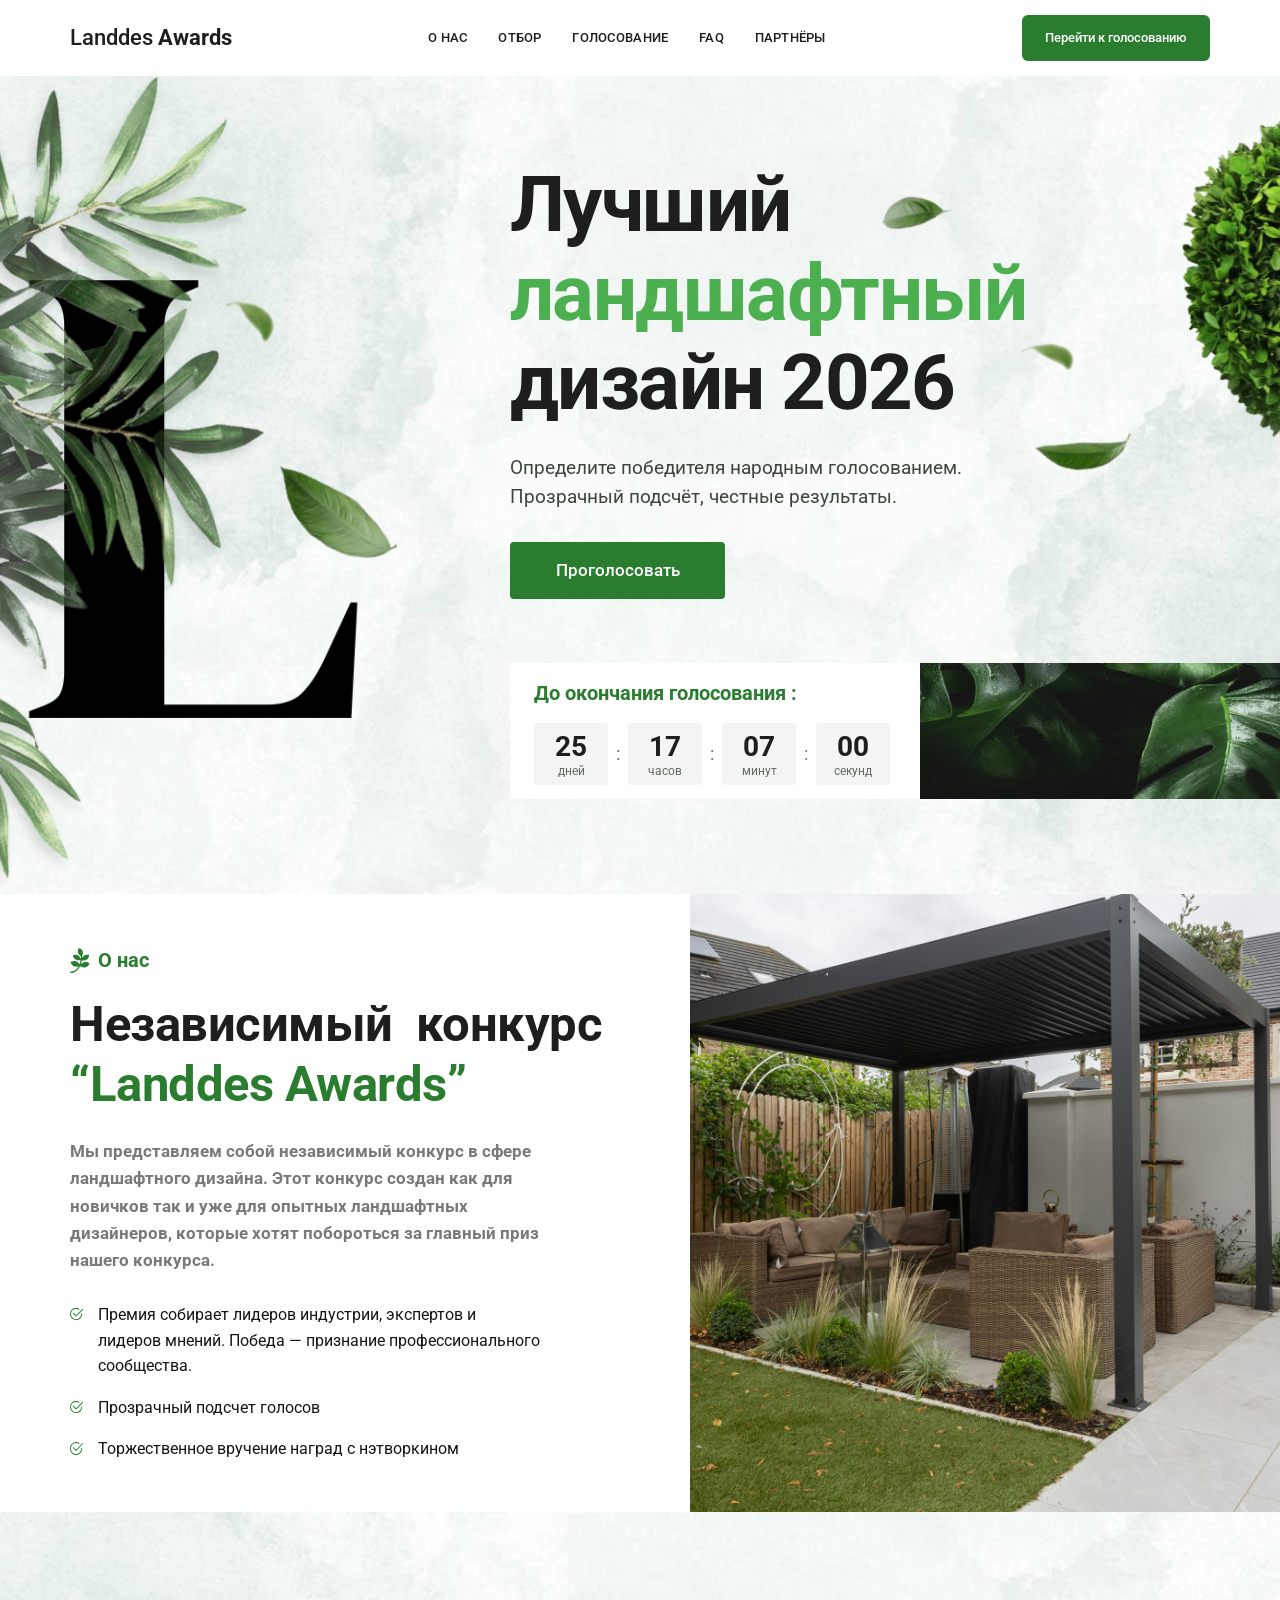
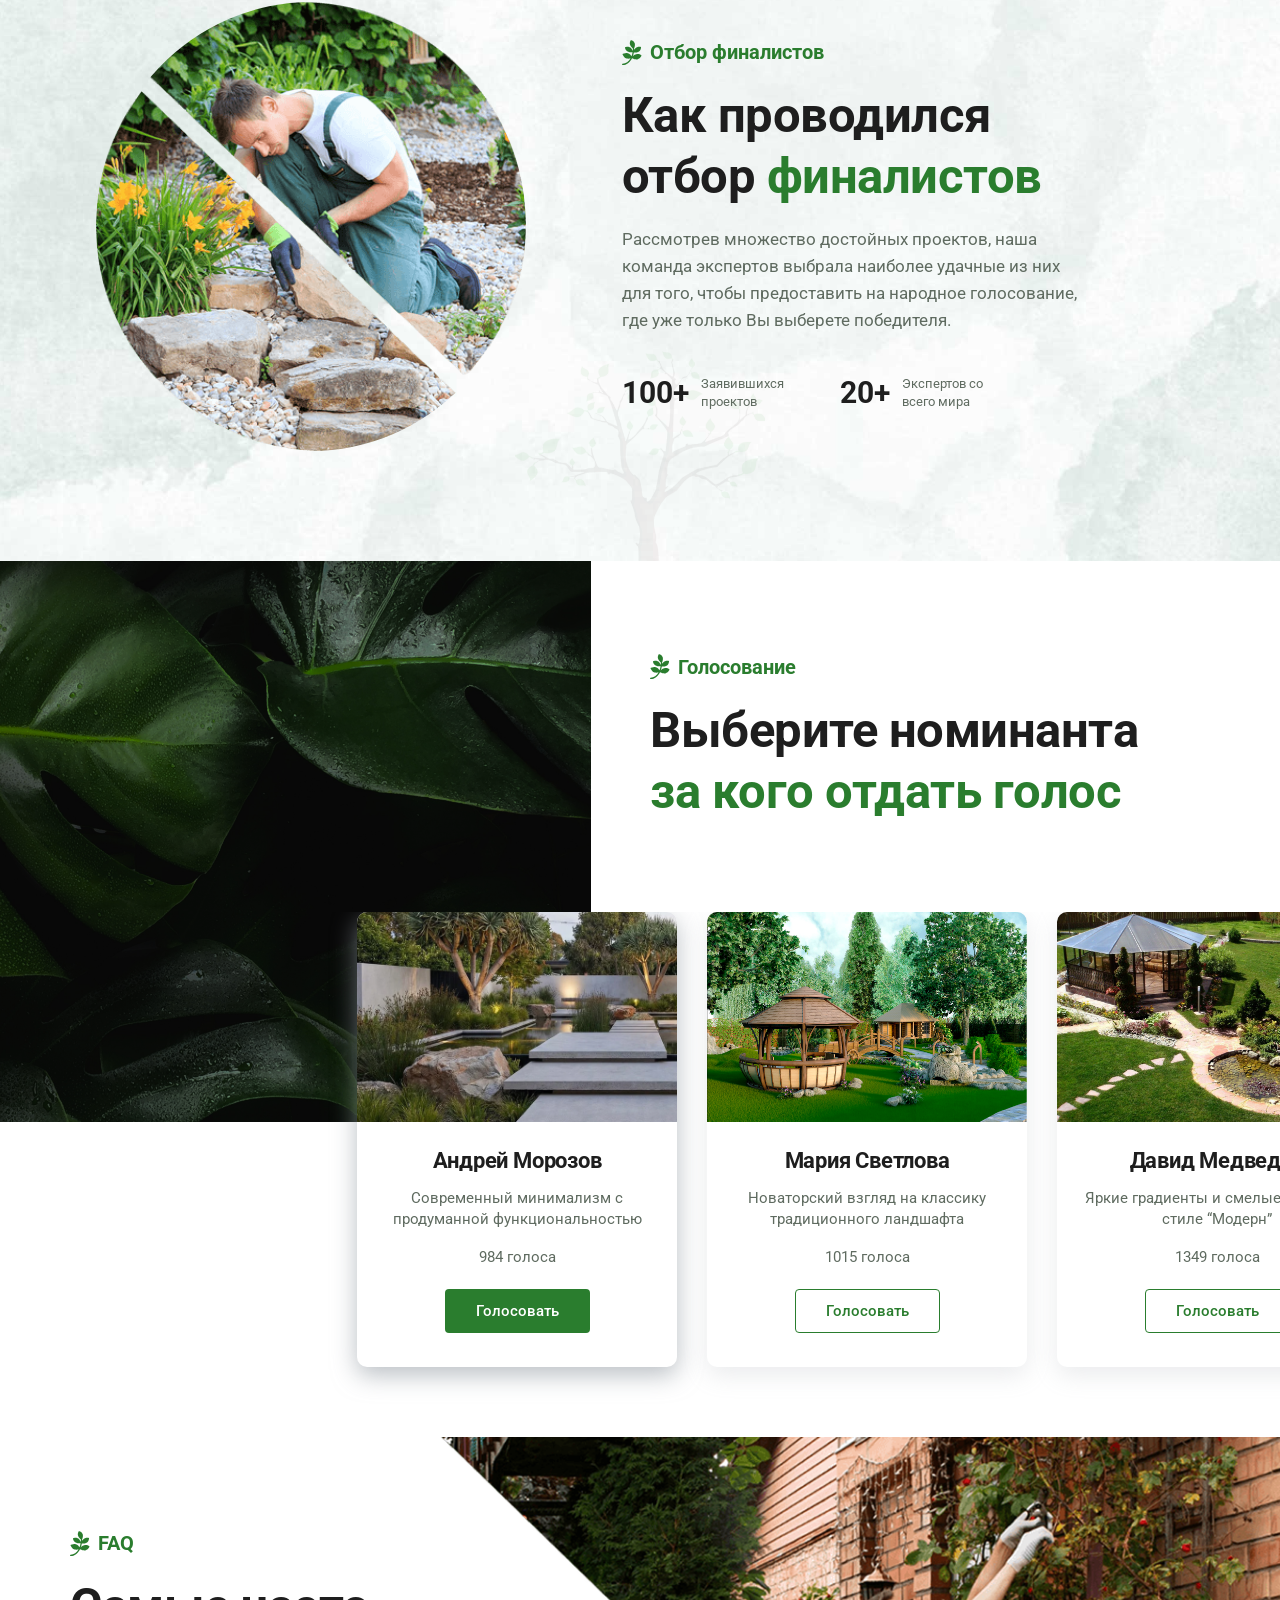
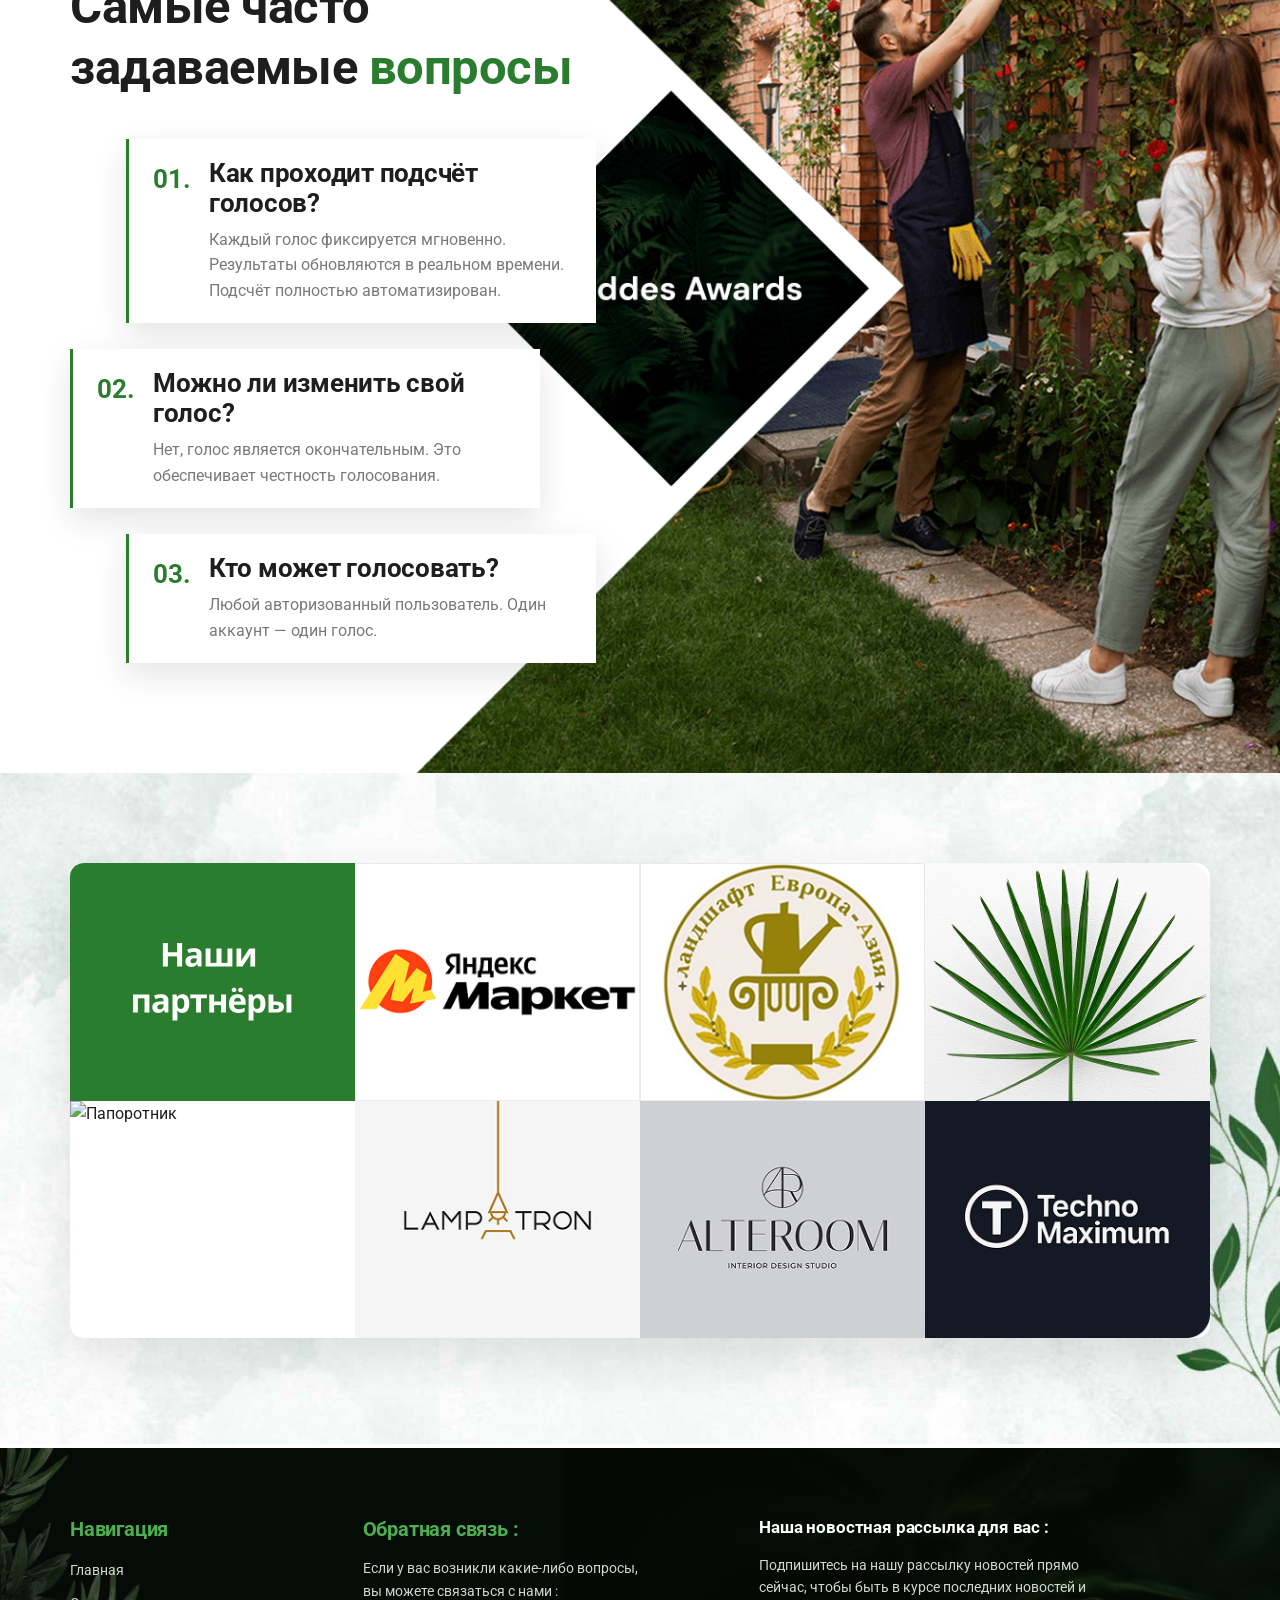
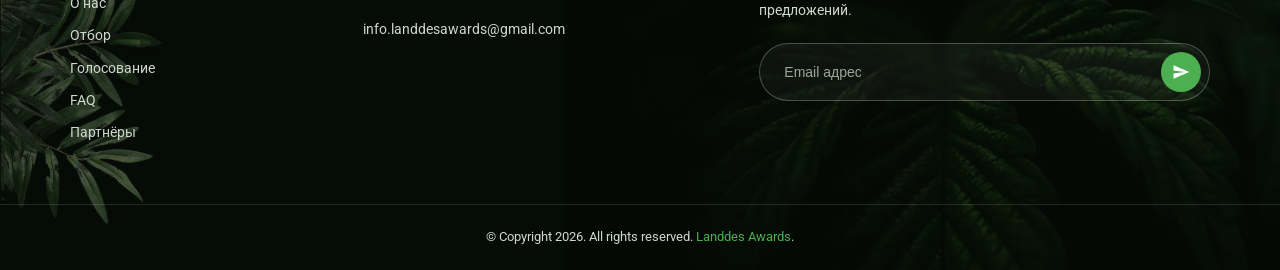
==== index.html @ a13f9a9d "build 2" ====
<!DOCTYPE html><html  lang="ru"><head><meta charset="utf-8"><meta name="viewport" content="width=device-width, initial-scale=1"><title>Landdes Awards — Лучший ландшафтный дизайн 2026</title><script type="importmap">{"imports":{"#entry":"/_nuxt/BQQz75aR.js"}}</script><style>.header[data-v-dc4923e3]{z-index:20;background:#fff;position:sticky;top:0}.header__inner[data-v-dc4923e3]{justify-content:space-between;align-items:center;gap:32px;height:76px;display:flex}.logo[data-v-dc4923e3]{white-space:nowrap;font-family:Roboto,sans-serif;font-size:clamp(18px,2vw,22px);font-weight:500}.logo b[data-v-dc4923e3]{font-weight:700}.nav[data-v-dc4923e3]{text-transform:uppercase;letter-spacing:.02em;gap:clamp(16px,2.4vw,34px);font-family:Roboto,sans-serif;font-size:13px;font-weight:500;display:flex}.nav a[data-v-dc4923e3]:hover{color:var(--green)}.header__cta[data-v-dc4923e3]{white-space:nowrap;padding:12px 22px;font-size:13px}.burger[data-v-dc4923e3]{cursor:pointer;background:0 0;border:none;flex-direction:column;justify-content:center;gap:5px;width:40px;height:40px;padding:0;display:none}.burger__bar[data-v-dc4923e3]{background:var(--dark);width:24px;height:2px;margin-inline:auto;transition:transform .2s,opacity .2s}.burger__bar--open[data-v-dc4923e3]{transform:translateY(7px)rotate(45deg)}.burger__bar--open-2[data-v-dc4923e3]{transform:translateY(-7px)rotate(-45deg)}.burger__bar--hidden[data-v-dc4923e3]{opacity:0}.mobile-nav[data-v-dc4923e3]{border-top:1px solid var(--line);background:#fff;padding:16px 0 24px;box-shadow:0 18px 30px #18281a1a}.mobile-nav .container[data-v-dc4923e3]{gap:14px;font-family:Roboto,sans-serif;font-size:15px;font-weight:500;display:grid}.mobile-nav .btn[data-v-dc4923e3]{justify-self:start;margin-top:6px}@media (width<=1100px){.nav[data-v-dc4923e3]{display:none}.burger[data-v-dc4923e3]{display:flex}}@media (width<=700px){.header__cta[data-v-dc4923e3]{display:none}.header__inner[data-v-dc4923e3]{gap:12px;height:64px}}@media (width>=1101px){.mobile-nav[data-v-dc4923e3]{display:none!important}}</style><style>.hero[data-v-5b3c4f36]{--hero-offset:500px}.hero>.container[data-v-5b3c4f36]{background:url(/images/background-home.png) 50%/cover no-repeat;padding-top:84px;padding-bottom:95px;position:relative}@media (width<=990px){.hero>.container[data-v-5b3c4f36]{background:url(/images/background-home-mobile.png) 100%/cover no-repeat}}@media (width<=680px){.hero>.container[data-v-5b3c4f36]{background:url(/images/background-home-mobile-2.png) 100%/cover no-repeat}}@media (width<=610px){.hero>.container[data-v-5b3c4f36]{background:url(/images/sources/background-white.jpg) 100%/cover no-repeat}}.hero>.container[data-v-5b3c4f36]:after,.hero>.container[data-v-5b3c4f36]:before{content:"";width:50px;height:100%;position:absolute;top:0;bottom:0}@media (width<=1440px){.hero>.container[data-v-5b3c4f36]:after,.hero>.container[data-v-5b3c4f36]:before{display:none}}.hero>.container[data-v-5b3c4f36]:before{background:linear-gradient(90deg,#fff 0,#fff0);left:0}.hero>.container[data-v-5b3c4f36]:after{background:linear-gradient(270deg,#fff 0,#fff0);right:0}.hero-holder[data-v-5b3c4f36]{flex-flow:column;justify-content:flex-start;align-items:flex-end;gap:24px;display:flex}.hero-holder .hero__inner[data-v-5b3c4f36]{width:100%;max-width:735px}@media (width<=1280px){.hero-holder .hero__inner[data-v-5b3c4f36]{max-width:700px}}@media (width<=1100px){.hero-holder .hero__inner[data-v-5b3c4f36]{max-width:660px}}@media (width<=990px){.hero-holder .hero__inner[data-v-5b3c4f36]{max-width:none}}.hero-holder .container--flush[data-v-5b3c4f36]{width:100%;max-width:805px;right:calc(var(--gutter)*-1);position:relative}@media (width<=1280px){.hero-holder .container--flush[data-v-5b3c4f36]{max-width:770px}}@media (width<=1200px){.hero-holder .container--flush[data-v-5b3c4f36]{right:calc(var(--gutter)*-1)}}@media (width<=1100px){.hero-holder .container--flush[data-v-5b3c4f36]{max-width:700px}}@media (width<=990px){.hero-holder .container--flush[data-v-5b3c4f36]{max-width:none}}.hero__content[data-v-5b3c4f36]{text-align:left}.hero__title[data-v-5b3c4f36]{letter-spacing:-.02em;font-size:clamp(38px,6.1vw,88px);font-weight:700;line-height:1.14}.hero__title span[data-v-5b3c4f36]{color:var(--green-light)}.hero__text[data-v-5b3c4f36]{color:#3c463d;margin-top:26px;font-size:19px;line-height:1.55}.hero__content .btn[data-v-5b3c4f36]{border-radius:4px;min-width:215px;margin-top:30px;padding:14px 30px;font-size:17px}.timer[data-v-5b3c4f36]{align-items:stretch;gap:0;margin-top:40px;display:flex;overflow:hidden}.timer__card[data-v-5b3c4f36]{background:#fff;flex:1;padding:14px 24px}.timer__title[data-v-5b3c4f36]{color:var(--green);font-family:Roboto,sans-serif;font-size:20px;font-weight:700}.timer__values[data-v-5b3c4f36]{gap:8px;margin-top:14px}.timer__unit[data-v-5b3c4f36],.timer__values[data-v-5b3c4f36]{align-items:center;display:flex}.timer__unit[data-v-5b3c4f36]{background:#f4f4f4;border-radius:4px;flex-direction:column;min-width:74px;padding:6px 10px 8px}.timer__number[data-v-5b3c4f36]{font-family:Roboto,sans-serif;font-size:28px;font-weight:700;line-height:1.3}.timer__label[data-v-5b3c4f36]{color:var(--muted);font-size:12px;line-height:1}.timer__colon[data-v-5b3c4f36]{color:var(--muted);font-size:18px}.timer__image[data-v-5b3c4f36]{background:url(/images/background-timer.png) 50%/contain no-repeat;min-width:360px}@media (width<=900px){.timer__image[data-v-5b3c4f36]{max-width:100%}}@media (width<=600px){.timer__image[data-v-5b3c4f36]{display:none}}@media (width<=1100px){.hero[data-v-5b3c4f36]{--hero-offset:0px}}@media (width<=900px){.hero[data-v-5b3c4f36]{padding-bottom:40px}.hero__text[data-v-5b3c4f36]{font-size:16px}}@media (width<=600px){.hero__content .btn[data-v-5b3c4f36],.hero__text[data-v-5b3c4f36],.hero__title[data-v-5b3c4f36]{text-align:left}.hero__text br[data-v-5b3c4f36]{display:none}.timer__card[data-v-5b3c4f36]{padding:18px 16px}.timer__values[data-v-5b3c4f36]{gap:6px}.timer__unit[data-v-5b3c4f36]{flex:1;min-width:0;padding:8px 4px}.timer__number[data-v-5b3c4f36]{font-size:18px}.timer__label[data-v-5b3c4f36]{font-size:10px}}</style><style>.about[data-v-9ba22b28]{background:#fff}.about__content[data-v-9ba22b28]{padding:50px 0}.about__inner[data-v-9ba22b28]{grid-template-columns:1fr 1fr;align-items:stretch;gap:30px;padding-right:0;display:grid}.about__text[data-v-9ba22b28]{color:#797979;margin-top:22px;font-size:17px;font-weight:700}.about__list[data-v-9ba22b28]{gap:16px;margin-top:28px;display:grid}.about__list[data-v-9ba22b28],.about__text[data-v-9ba22b28]{padding-right:120px}.about__list li[data-v-9ba22b28]{color:#151515;grid-template-columns:18px 1fr;gap:10px;font-size:16px;display:grid}.about__list img[data-v-9ba22b28]{width:14px;margin-top:6px}.about__media img[data-v-9ba22b28]{-o-object-fit:cover;object-fit:cover;width:100%;height:100%}@media (width<=900px){.about__inner[data-v-9ba22b28]{padding-right:var(--gutter);grid-template-columns:1fr;gap:0}.about__content[data-v-9ba22b28]{padding-top:0}.about__list li[data-v-9ba22b28],.about__text[data-v-9ba22b28]{max-width:none}.about__list[data-v-9ba22b28],.about__text[data-v-9ba22b28]{padding-right:0}.about__media[data-v-9ba22b28]{margin:0 calc(var(--gutter)*-1)}.about__media img[data-v-9ba22b28]{max-height:320px}}</style><style>.selection[data-v-3a606032]{background:url(/images/background-home-2.png) 50%/cover no-repeat;padding:90px 0 110px}.selection__inner[data-v-3a606032]{grid-template-columns:.9fr 1.1fr;align-items:center;gap:70px;display:grid}.selection__media img[data-v-3a606032]{border-radius:50%;width:100%;max-width:430px;margin-inline:auto}@media (width<=900px){.selection__media img[data-v-3a606032]{display:none}}.stats[data-v-3a606032]{gap:56px;margin-top:34px;display:flex}.stat[data-v-3a606032]{align-items:center;gap:12px;display:flex}.stat__value[data-v-3a606032]{font-family:Roboto,sans-serif;font-size:30px;font-weight:700}.stat__label[data-v-3a606032]{color:var(--muted);font-size:13px;line-height:1.35}@media (width<=900px){.selection[data-v-3a606032]{padding:50px 0}.selection__inner[data-v-3a606032]{grid-template-columns:1fr;gap:0}.selection__media img[data-v-3a606032]{max-width:320px}}@media (width<=600px){.stats[data-v-3a606032]{flex-direction:column;gap:18px}}</style><style>.voting[data-v-464b6d8e]{--overlap:210px;--card-width:320px;background:#fff}.voting__head[data-v-464b6d8e]{padding:90px var(--gutter) 90px 50.8%;flex-direction:column;justify-content:center;min-height:330px;display:flex;position:relative}.voting__media[data-v-464b6d8e]{width:46.2%;height:calc(100% + var(--overlap));background:url(/images/leaves.png) 50%/cover no-repeat;position:absolute;top:0;left:0}.slider[data-v-464b6d8e]{z-index:1;position:relative}.slider__track[data-v-464b6d8e]{padding-inline:calc(50% - var(--card-width)/2);scroll-snap-type:x mandatory;scrollbar-width:none;overscroll-behavior-x:contain;align-items:flex-start;gap:30px;padding-bottom:70px;display:flex;overflow-x:auto}.slider__track[data-v-464b6d8e]::-webkit-scrollbar{display:none}.card[data-v-464b6d8e]{flex:0 0 var(--card-width);scroll-snap-align:center;cursor:pointer;background:#fff;border-radius:10px;flex-direction:column;transition:box-shadow .3s;display:flex;overflow:hidden;box-shadow:0 8px 24px #959da533}.card--current[data-v-464b6d8e]{cursor:default;box-shadow:0 8px 24px #959da5a6}.card--voted[data-v-464b6d8e]{outline:2px solid var(--green);outline-offset:-2px}.card__image[data-v-464b6d8e]{width:100%;height:var(--overlap);-o-object-fit:cover;object-fit:cover}.card__body[data-v-464b6d8e]{text-align:center;flex-direction:column;flex:1;align-items:center;gap:14px;padding:26px 24px 34px;display:flex}.card__name[data-v-464b6d8e]{font-size:22px;font-weight:700}.card__description[data-v-464b6d8e]{line-height:1.45}.card__description[data-v-464b6d8e],.card__votes[data-v-464b6d8e]{color:var(--muted);font-size:15px}.card__votes[data-v-464b6d8e]{margin-top:auto}.card .btn[data-v-464b6d8e]{border-radius:4px;margin-top:6px;padding:12px 30px;font-size:15px}.card .btn[data-v-464b6d8e]:disabled{opacity:.5;cursor:not-allowed}@media (width<=900px){.voting[data-v-464b6d8e]{--overlap:0px;--card-width:min(320px, 82vw);padding-bottom:0}.voting__head[data-v-464b6d8e]{min-height:0;padding:0 0 28px}.voting__media[data-v-464b6d8e]{width:100%;height:320px;position:static}.voting__intro[data-v-464b6d8e]{padding:28px var(--gutter) 0}.card__image[data-v-464b6d8e]{height:210px}}@media (prefers-reduced-motion:reduce){.card[data-v-464b6d8e]{transition:none}}</style><style>.faq[data-v-1c8bd1ee]{background:#fff;padding:90px 0 110px;position:relative;overflow:hidden}.faq__image[data-v-1c8bd1ee]{-o-object-fit:cover;object-fit:cover;height:100%;position:absolute;top:0;right:0}.faq__inner[data-v-1c8bd1ee]{z-index:1;position:relative}.faq__content[data-v-1c8bd1ee]{max-width:620px}.faq__list[data-v-1c8bd1ee]{gap:26px;margin-top:40px;display:grid}.faq__item[data-v-1c8bd1ee]{border-left:3px solid var(--green);background:#fff;grid-template-columns:44px 1fr;gap:12px;max-width:470px;padding:20px 24px;display:grid;box-shadow:0 12px 30px #18281a1f}.faq__number[data-v-1c8bd1ee]{color:var(--green);font-family:Roboto,sans-serif}.faq__number[data-v-1c8bd1ee],.faq__question[data-v-1c8bd1ee]{font-size:26px;font-weight:700}.faq__answer[data-v-1c8bd1ee]{color:#797979;margin-top:8px;font-size:16px}@media (width<=1100px){.faq[data-v-1c8bd1ee]{padding-top:0;padding-bottom:70px}.faq__image[data-v-1c8bd1ee]{display:none}.faq__content[data-v-1c8bd1ee],.faq__item[data-v-1c8bd1ee]{max-width:none}.faq__item[data-v-1c8bd1ee]{margin-left:0!important}}@media (width<=600px){.faq__item[data-v-1c8bd1ee]{grid-template-columns:34px 1fr;padding:16px 18px}}</style><style>.partners[data-v-606c5801]{background:url(/images/background-home-3.png) 50%/cover no-repeat;padding:90px 0 110px}.partners__grid[data-v-606c5801]{background:var(--line);border-radius:14px;grid-template-columns:repeat(4,1fr);display:grid;overflow:hidden;box-shadow:0 18px 50px #18281a1f}.partners__cell[data-v-606c5801]{aspect-ratio:6/5;background:#fff;justify-content:center;align-items:center;display:flex}.partners__cell--logo img[data-v-606c5801]{-o-object-fit:contain;object-fit:contain;width:100%;height:100%}.partners__cell--dark img[data-v-606c5801],.partners__cell--photo img[data-v-606c5801]{-o-object-fit:cover;object-fit:cover;width:100%;height:100%}.partners__cell--title[data-v-606c5801]{background:var(--green);padding:24px}.partners__cell--title img[data-v-606c5801]{-o-object-fit:contain;object-fit:contain;width:auto;max-width:100%;max-height:60%}@media (width<=900px){.partners[data-v-606c5801]{padding:64px 0 70px}.partners__grid[data-v-606c5801]{grid-template-columns:repeat(2,1fr)}}@media (width<=480px){.partners__cell[data-v-606c5801]{aspect-ratio:4/3}}</style><style>.footer[data-v-b96eca60]{color:#e7ece7;background:#101510 url(/images/background-dark.jpg) 50%/cover no-repeat;position:relative}.footer[data-v-b96eca60]:before{content:"";background:#090e09a6;position:absolute;inset:0}.footer[data-v-b96eca60]>*{position:relative}.footer__inner[data-v-b96eca60]{padding:70px var(--gutter) 60px;grid-template-columns:.7fr 1fr 1.3fr;gap:50px;display:grid}.footer__title[data-v-b96eca60]{color:var(--green-light);font-size:20px;font-weight:700}.footer__title--light[data-v-b96eca60]{color:#fff;font-size:17px}.footer__nav[data-v-b96eca60]{color:#cfd8cf;gap:10px;margin-top:18px;font-size:14px;display:grid}.footer__nav a[data-v-b96eca60]:hover{color:var(--green-light)}.footer__text[data-v-b96eca60]{max-width:46ch}.footer__mail[data-v-b96eca60],.footer__text[data-v-b96eca60]{color:#cfd8cf;margin-top:16px;font-size:14px}.footer__mail[data-v-b96eca60]{display:inline-block}.subscribe[data-v-b96eca60]{background:#ffffff0a;border:1px solid #ffffff40;border-radius:999px;align-items:center;gap:10px;max-width:520px;margin-top:22px;padding:8px 8px 8px 22px;display:flex}.subscribe input[data-v-b96eca60]{color:#fff;background:0 0;border:none;outline:none;flex:1;font-size:14px}.subscribe input[data-v-b96eca60]::placeholder{color:#9aa79a}.subscribe button[data-v-b96eca60]{background:var(--green-light);color:#fff;cursor:pointer;border:none;border-radius:50%;place-items:center;width:40px;height:40px;display:grid}.subscribe__done[data-v-b96eca60]{color:var(--green-light);margin-top:10px;font-size:13px}.footer__bottom[data-v-b96eca60]{text-align:center;color:#cfd8cf;border-top:1px solid #ffffff1f;padding:22px 0;font-size:13px}.footer__bottom span[data-v-b96eca60]{color:var(--green-light)}@media (width<=1100px){.footer__inner[data-v-b96eca60]{grid-template-columns:1fr 1fr;gap:40px}.footer-subscribe[data-v-b96eca60]{grid-column:1/3}.footer-subscribe form[data-v-b96eca60],.footer-subscribe p[data-v-b96eca60]{max-width:none}}@media (width<=900px){.footer__inner[data-v-b96eca60]{grid-template-columns:1fr;gap:32px}.footer__text[data-v-b96eca60]{max-width:none}.footer__text br[data-v-b96eca60]{display:none}}@media (width<=600px){.subscribe[data-v-b96eca60]{padding-left:16px}.footer__mail[data-v-b96eca60]{word-break:break-all}}</style><link rel="stylesheet" href="/_nuxt/entry.EcX6cOQs.css" crossorigin><link rel="preload" as="fetch" crossorigin="anonymous" href="/_payload.json?_b=9a06eee6-d10e-4f73-b62c-2b2a1539cd68"><link rel="modulepreload" as="script" crossorigin href="/_nuxt/BQQz75aR.js"><link rel="modulepreload" as="script" crossorigin href="/_nuxt/Dq4jYd32.js"><link rel="modulepreload" as="script" crossorigin href="/_nuxt/DKOKXO7L.js"><link rel="modulepreload" as="script" crossorigin href="/_nuxt/jAQB5YOQ.js"><script type="module" src="/_nuxt/BQQz75aR.js" crossorigin></script><link rel="prefetch" as="script" crossorigin href="/_nuxt/DcgBJ-4U.js"><link rel="prefetch" as="script" crossorigin href="/_nuxt/CgiiPdsq.js"><meta name="description" content="Независимый конкурс в сфере ландшафтного дизайна. Определите победителя народным голосованием."></head><body><div id="__nuxt"><div><header class="header" data-v-dc4923e3><div class="container header__inner" data-v-dc4923e3><a class="logo" href="#top" data-v-dc4923e3>Landdes <b data-v-dc4923e3>Awards</b></a><nav class="nav" data-v-dc4923e3><!--[--><a href="#about" data-v-dc4923e3>О нас</a><a href="#selection" data-v-dc4923e3>Отбор</a><a href="#voting" data-v-dc4923e3>Голосование</a><a href="#faq" data-v-dc4923e3>FAQ</a><a href="#partners" data-v-dc4923e3>Партнёры</a><!--]--></nav><a class="btn btn--primary header__cta" href="#voting" data-v-dc4923e3>Перейти к голосованию</a><button class="burger" type="button" aria-expanded="false" aria-label="Меню" data-v-dc4923e3><span class="burger__bar" data-v-dc4923e3></span><span class="burger__bar" data-v-dc4923e3></span><span class="burger__bar" data-v-dc4923e3></span></button></div><nav class="mobile-nav" style="display:none;" data-v-dc4923e3><div class="container" data-v-dc4923e3><!--[--><a href="#about" data-v-dc4923e3>О нас</a><a href="#selection" data-v-dc4923e3>Отбор</a><a href="#voting" data-v-dc4923e3>Голосование</a><a href="#faq" data-v-dc4923e3>FAQ</a><a href="#partners" data-v-dc4923e3>Партнёры</a><!--]--><a class="btn btn--primary" href="#voting" data-v-dc4923e3> Перейти к голосованию </a></div></nav></header><main><section id="top" class="hero" data-v-5b3c4f36><div class="container" data-v-5b3c4f36><div class="hero-holder" data-v-5b3c4f36><div class="hero__inner" data-v-5b3c4f36><div class="hero__content" data-v-5b3c4f36><h1 class="hero__title" data-v-5b3c4f36> Лучший<br data-v-5b3c4f36><span data-v-5b3c4f36>ландшафтный</span><br data-v-5b3c4f36> дизайн 2026 </h1><p class="hero__text" data-v-5b3c4f36> Определите победителя народным голосованием.<br data-v-5b3c4f36> Прозрачный подсчёт, честные результаты. </p><a class="btn btn--primary" href="#voting" data-v-5b3c4f36>Проголосовать</a></div></div><div class="container--flush" data-v-5b3c4f36><div class="timer" data-v-5b3c4f36><div class="timer__card" data-v-5b3c4f36><p class="timer__title" data-v-5b3c4f36>До окончания голосования :</p><div class="timer__values" data-v-5b3c4f36><div class="timer__unit" data-v-5b3c4f36><span class="timer__number" data-v-5b3c4f36>00</span><span class="timer__label" data-v-5b3c4f36>дней</span></div><span class="timer__colon" data-v-5b3c4f36>:</span><div class="timer__unit" data-v-5b3c4f36><span class="timer__number" data-v-5b3c4f36>00</span><span class="timer__label" data-v-5b3c4f36>часов</span></div><span class="timer__colon" data-v-5b3c4f36>:</span><div class="timer__unit" data-v-5b3c4f36><span class="timer__number" data-v-5b3c4f36>00</span><span class="timer__label" data-v-5b3c4f36>минут</span></div><span class="timer__colon" data-v-5b3c4f36>:</span><div class="timer__unit" data-v-5b3c4f36><span class="timer__number" data-v-5b3c4f36>00</span><span class="timer__label" data-v-5b3c4f36>секунд</span></div></div></div><div class="timer__image" data-v-5b3c4f36></div></div></div></div></div></section><section id="about" class="about" data-v-9ba22b28><div class="container about__inner" data-v-9ba22b28><div class="about__content" data-v-9ba22b28><span class="eyebrow" data-v-9ba22b28><img src="/images/icons/branch.svg" alt="" data-v-9ba22b28> О нас </span><h2 class="section-title" data-v-9ba22b28> Независимый  конкурс<br data-v-9ba22b28><span data-v-9ba22b28>“Landdes Awards”</span></h2><p class="about__text" data-v-9ba22b28> Мы представляем собой независимый конкурс в сфере ландшафтного дизайна. Этот конкурс создан как для новичков так и уже для опытных ландшафтных дизайнеров, которые хотят побороться за главный приз нашего конкурса. </p><ul class="about__list" data-v-9ba22b28><!--[--><li data-v-9ba22b28><img src="/images/icons/check.svg" alt="" data-v-9ba22b28><span data-v-9ba22b28>Премия собирает лидеров индустрии, экспертов и лидеров мнений. Победа — признание профессионального сообщества.</span></li><li data-v-9ba22b28><img src="/images/icons/check.svg" alt="" data-v-9ba22b28><span data-v-9ba22b28>Прозрачный подсчет голосов</span></li><li data-v-9ba22b28><img src="/images/icons/check.svg" alt="" data-v-9ba22b28><span data-v-9ba22b28>Торжественное вручение наград с нэтворкином</span></li><!--]--></ul></div><div class="about__media" data-v-9ba22b28><img src="/images/landscape-1.png" alt="Ландшафтный проект с перголой" data-v-9ba22b28></div></div></section><section id="selection" class="selection" data-v-3a606032><div class="container selection__inner" data-v-3a606032><div class="selection__media" data-v-3a606032><img src="/images/man-working.png" alt="Ландшафтный дизайнер за работой" data-v-3a606032></div><div class="selection__content" data-v-3a606032><span class="eyebrow" data-v-3a606032><img src="/images/icons/branch.svg" alt="" data-v-3a606032> Отбор финалистов </span><h2 class="section-title" data-v-3a606032> Как проводился<br data-v-3a606032> отбор <span data-v-3a606032>финалистов</span></h2><p class="lead" data-v-3a606032> Рассмотрев множество достойных проектов, наша команда экспертов выбрала наиболее удачные из них для того, чтобы предоставить на народное голосование, где уже только Вы выберете победителя. </p><div class="stats" data-v-3a606032><div class="stat" data-v-3a606032><span class="stat__value" data-v-3a606032>100+</span><span class="stat__label" data-v-3a606032>Заявившихся<br data-v-3a606032>проектов</span></div><div class="stat" data-v-3a606032><span class="stat__value" data-v-3a606032>20+</span><span class="stat__label" data-v-3a606032>Экспертов со<br data-v-3a606032>всего мира</span></div></div></div></div></section><section id="voting" class="voting" data-v-464b6d8e><div class="voting__head" data-v-464b6d8e><div class="voting__media" data-v-464b6d8e></div><div class="voting__intro" data-v-464b6d8e><span class="eyebrow" data-v-464b6d8e><img src="/images/icons/branch.svg" alt="" data-v-464b6d8e> Голосование </span><h2 class="section-title" data-v-464b6d8e> Выберите номинанта<br data-v-464b6d8e><span data-v-464b6d8e>за кого отдать голос</span></h2></div></div><div class="slider" data-v-464b6d8e><div class="slider__track" data-v-464b6d8e><!--[--><article class="card" data-v-464b6d8e><img class="card__image" src="/images/slider/3.png" alt="Андрей Морозов" data-v-464b6d8e><div class="card__body" data-v-464b6d8e><h3 class="card__name" data-v-464b6d8e>Андрей Морозов</h3><p class="card__description" data-v-464b6d8e>Современный минимализм с продуманной функциональностью</p><p class="card__votes" data-v-464b6d8e>984 голоса</p><button class="btn--outline btn" type="button" data-v-464b6d8e>Голосовать</button></div></article><article class="card" data-v-464b6d8e><img class="card__image" src="/images/slider/4.png" alt="Мария Светлова" data-v-464b6d8e><div class="card__body" data-v-464b6d8e><h3 class="card__name" data-v-464b6d8e>Мария Светлова</h3><p class="card__description" data-v-464b6d8e>Новаторский взгляд на классику традиционного ландшафта</p><p class="card__votes" data-v-464b6d8e>1015 голоса</p><button class="btn--outline btn" type="button" data-v-464b6d8e>Голосовать</button></div></article><article class="card--current card" data-v-464b6d8e><img class="card__image" src="/images/slider/1.png" alt="Давид Медведев" data-v-464b6d8e><div class="card__body" data-v-464b6d8e><h3 class="card__name" data-v-464b6d8e>Давид Медведев</h3><p class="card__description" data-v-464b6d8e>Яркие градиенты и смелые формы в стиле “Модерн”</p><p class="card__votes" data-v-464b6d8e>1349 голоса</p><button class="btn--primary btn" type="button" data-v-464b6d8e>Голосовать</button></div></article><article class="card" data-v-464b6d8e><img class="card__image" src="/images/slider/2.png" alt="Ольга Мазур" data-v-464b6d8e><div class="card__body" data-v-464b6d8e><h3 class="card__name" data-v-464b6d8e>Ольга Мазур</h3><p class="card__description" data-v-464b6d8e>Классический скандинавский стиль с элементами модерна</p><p class="card__votes" data-v-464b6d8e>1089 голоса</p><button class="btn--outline btn" type="button" data-v-464b6d8e>Голосовать</button></div></article><article class="card" data-v-464b6d8e><img class="card__image" src="/images/slider/3.png" alt="Фёдор Белов" data-v-464b6d8e><div class="card__body" data-v-464b6d8e><h3 class="card__name" data-v-464b6d8e>Фёдор Белов</h3><p class="card__description" data-v-464b6d8e>Премиальный подход с акцентом на хвойные композиции</p><p class="card__votes" data-v-464b6d8e>1737 голоса</p><button class="btn--outline btn" type="button" data-v-464b6d8e>Голосовать</button></div></article><!--]--></div></div></section><section id="faq" class="faq" data-v-1c8bd1ee><img class="faq__image" src="/images/landscape-2.png" alt="Участники конкурса в саду" data-v-1c8bd1ee><div class="container faq__inner" data-v-1c8bd1ee><div class="faq__content" data-v-1c8bd1ee><span class="eyebrow" data-v-1c8bd1ee><img src="/images/icons/branch.svg" alt="" data-v-1c8bd1ee> FAQ </span><h2 class="section-title" data-v-1c8bd1ee> Самые часто<br data-v-1c8bd1ee> задаваемые <span data-v-1c8bd1ee>вопросы</span></h2><div class="faq__list" data-v-1c8bd1ee><!--[--><article class="faq__item" style="margin-left:56px;" data-v-1c8bd1ee><span class="faq__number" data-v-1c8bd1ee>01.</span><div data-v-1c8bd1ee><h3 class="faq__question" data-v-1c8bd1ee>Как проходит подсчёт голосов?</h3><p class="faq__answer" data-v-1c8bd1ee>Каждый голос фиксируется мгновенно. Результаты обновляются в реальном времени. Подсчёт полностью автоматизирован.</p></div></article><article class="faq__item" style="margin-left:0;" data-v-1c8bd1ee><span class="faq__number" data-v-1c8bd1ee>02.</span><div data-v-1c8bd1ee><h3 class="faq__question" data-v-1c8bd1ee>Можно ли изменить свой голос?</h3><p class="faq__answer" data-v-1c8bd1ee>Нет, голос является окончательным. Это обеспечивает честность голосования.</p></div></article><article class="faq__item" style="margin-left:56px;" data-v-1c8bd1ee><span class="faq__number" data-v-1c8bd1ee>03.</span><div data-v-1c8bd1ee><h3 class="faq__question" data-v-1c8bd1ee>Кто может голосовать?</h3><p class="faq__answer" data-v-1c8bd1ee>Любой авторизованный пользователь. Один аккаунт — один голос.</p></div></article><!--]--></div></div></div></section><section id="partners" class="partners" data-v-606c5801><div class="container" data-v-606c5801><div class="partners__grid" data-v-606c5801><!--[--><div class="partners__cell--title partners__cell" data-v-606c5801><img src="/images/partners/our-partners.png" alt="Наши партнёры" loading="lazy" data-v-606c5801></div><div class="partners__cell--logo partners__cell" data-v-606c5801><img src="/images/partners/yandex.png" alt="Яндекс Маркет" loading="lazy" data-v-606c5801></div><div class="partners__cell--logo partners__cell" data-v-606c5801><img src="/images/partners/landscape-asia.png" alt="Ландшафт Европа-Азия" loading="lazy" data-v-606c5801></div><div class="partners__cell--photo partners__cell" data-v-606c5801><img src="/images/partners/branch.png" alt="Пальмовый лист" loading="lazy" data-v-606c5801></div><div class="partners__cell--photo partners__cell" data-v-606c5801><img src="/images/partners/bush.jpg" alt="Папоротник" loading="lazy" data-v-606c5801></div><div class="partners__cell--logo partners__cell" data-v-606c5801><img src="/images/partners/lamptron.png" alt="LAMPTRON" loading="lazy" data-v-606c5801></div><div class="partners__cell--logo partners__cell" data-v-606c5801><img src="/images/partners/alteroom.png" alt="ALTEROOM" loading="lazy" data-v-606c5801></div><div class="partners__cell--logo partners__cell--dark partners__cell" data-v-606c5801><img src="/images/partners/techno-maximum.png" alt="Techno Maximum" loading="lazy" data-v-606c5801></div><!--]--></div></div></section></main><footer class="footer" data-v-b96eca60><div class="container footer__inner" data-v-b96eca60><div data-v-b96eca60><h3 class="footer__title" data-v-b96eca60>Навигация</h3><ul class="footer__nav" data-v-b96eca60><!--[--><li data-v-b96eca60><a href="#top" data-v-b96eca60>Главная</a></li><li data-v-b96eca60><a href="#about" data-v-b96eca60>О нас</a></li><li data-v-b96eca60><a href="#selection" data-v-b96eca60>Отбор</a></li><li data-v-b96eca60><a href="#voting" data-v-b96eca60>Голосование</a></li><li data-v-b96eca60><a href="#faq" data-v-b96eca60>FAQ</a></li><li data-v-b96eca60><a href="#partners" data-v-b96eca60>Партнёры</a></li><!--]--></ul></div><div data-v-b96eca60><h3 class="footer__title" data-v-b96eca60>Обратная связь :</h3><p class="footer__text" data-v-b96eca60> Если у вас возникли какие-либо вопросы,<br data-v-b96eca60> вы можете связаться с нами : </p><a class="footer__mail" href="mailto:info.landdesawards@gmail.com" data-v-b96eca60> info.landdesawards@gmail.com </a></div><div class="footer-subscribe" data-v-b96eca60><h3 class="footer__title footer__title--light" data-v-b96eca60>Наша новостная рассылка для вас :</h3><p class="footer__text" data-v-b96eca60> Подпишитесь на нашу рассылку новостей прямо сейчас, чтобы быть в курсе последних новостей и предложений. </p><form class="subscribe" data-v-b96eca60><input value="" type="email" placeholder="Email адрес" aria-label="Email адрес" data-v-b96eca60><button type="submit" aria-label="Подписаться" data-v-b96eca60><svg viewBox="0 0 24 24" width="18" height="18" fill="currentColor" data-v-b96eca60><path d="M2 21l21-9L2 3v7l15 2-15 2v7z" data-v-b96eca60></path></svg></button></form><!----></div></div><div class="footer__bottom" data-v-b96eca60> © Copyright 2026. All rights reserved. <span data-v-b96eca60>Landdes Awards</span>. </div></footer></div></div><div id="teleports"></div><script>window.__NUXT__={};window.__NUXT__.config={public:{},app:{baseURL:"/",buildId:"9a06eee6-d10e-4f73-b62c-2b2a1539cd68",buildAssetsDir:"/_nuxt/",cdnURL:""}}</script><script type="application/json" data-nuxt-data="nuxt-app" data-ssr="true" id="__NUXT_DATA__" data-src="/_payload.json?_b=9a06eee6-d10e-4f73-b62c-2b2a1539cd68">[{"state":1,"once":3,"_errors":4,"serverRendered":6,"path":7,"prerenderedAt":8},["Reactive",2],{},["Set"],["ShallowReactive",5],{},true,"\u002F",1787325636078]</script></body></html>
---- _nuxt/entry.EcX6cOQs.css ----
@import "https://fonts.googleapis.com/css2?family=Roboto:wght@300;400;500;700;900&display=swap";:root{--green:#2a7d2e;--green-light:#4caf50;--dark:#1e1e1e;--muted:#5f6b60;--line:#e4eae5;--container:1440px;--gutter:70px;--radius:12px}*,:after,:before{box-sizing:border-box}html{scroll-behavior:smooth}body{color:var(--dark);background:#fff;font-size:16px;line-height:1.6}body,h1,h2,h3,h4{margin:0;font-family:Roboto,system-ui,sans-serif}h1,h2,h3,h4{letter-spacing:-.01em;line-height:1.15}p{margin:0}a{color:inherit;text-decoration:none}img{max-width:100%;display:block}ul{margin:0;padding:0;list-style:none}.container{width:100%;max-width:var(--container);padding-inline:var(--gutter);margin-inline:auto}.container--flush{padding-inline:0}.btn{cursor:pointer;border:1px solid #0000;border-radius:6px;justify-content:center;align-items:center;gap:8px;padding:12px 26px;font-family:Roboto,sans-serif;font-size:15px;font-weight:500;transition:background-color .2s,color .2s,border-color .2s;display:inline-flex}.btn--primary{background:var(--green);color:#fff}.btn--primary:hover{background:#22682a}.btn--outline{color:var(--green);border-color:var(--green);background:#fff}.btn--outline:hover{background:var(--green);color:#fff}.section{padding:96px 0;position:relative}.eyebrow{color:var(--green);align-items:center;gap:8px;font-family:Roboto,sans-serif;font-size:20px;font-weight:700;display:inline-flex}.eyebrow img{width:20px}.section-title{margin-top:14px;font-size:clamp(30px,3.8vw,54px);font-weight:700;line-height:1.25}.section-title span{color:var(--green)}.lead{color:var(--muted);max-width:46ch;margin-top:18px;font-size:17px}@media (width<=1200px){:root{--gutter:40px}}@media (width<=900px){:root{--gutter:24px}.section{padding:64px 0}.lead{max-width:none}}@media (width<=600px){:root{--gutter:16px}body{font-size:15px}.section{padding:48px 0}.btn{padding:12px 20px;font-size:14px}}
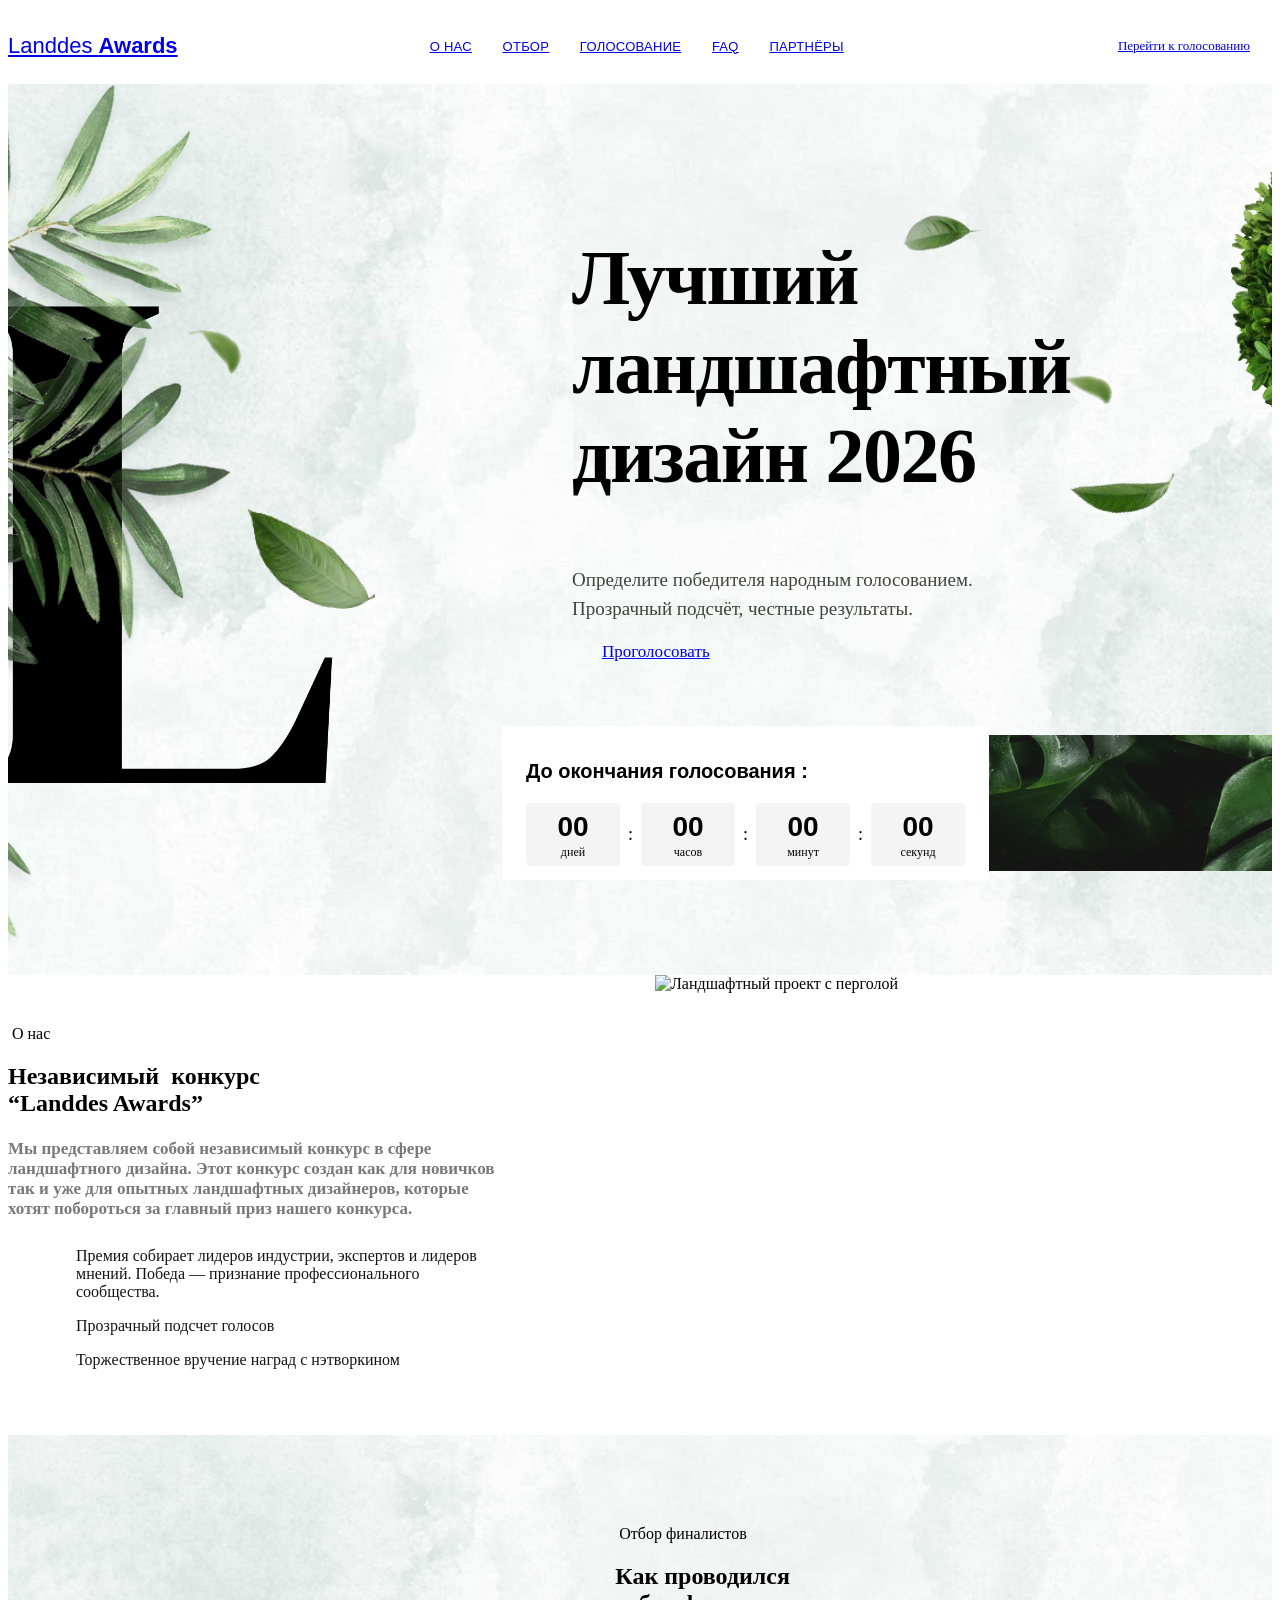
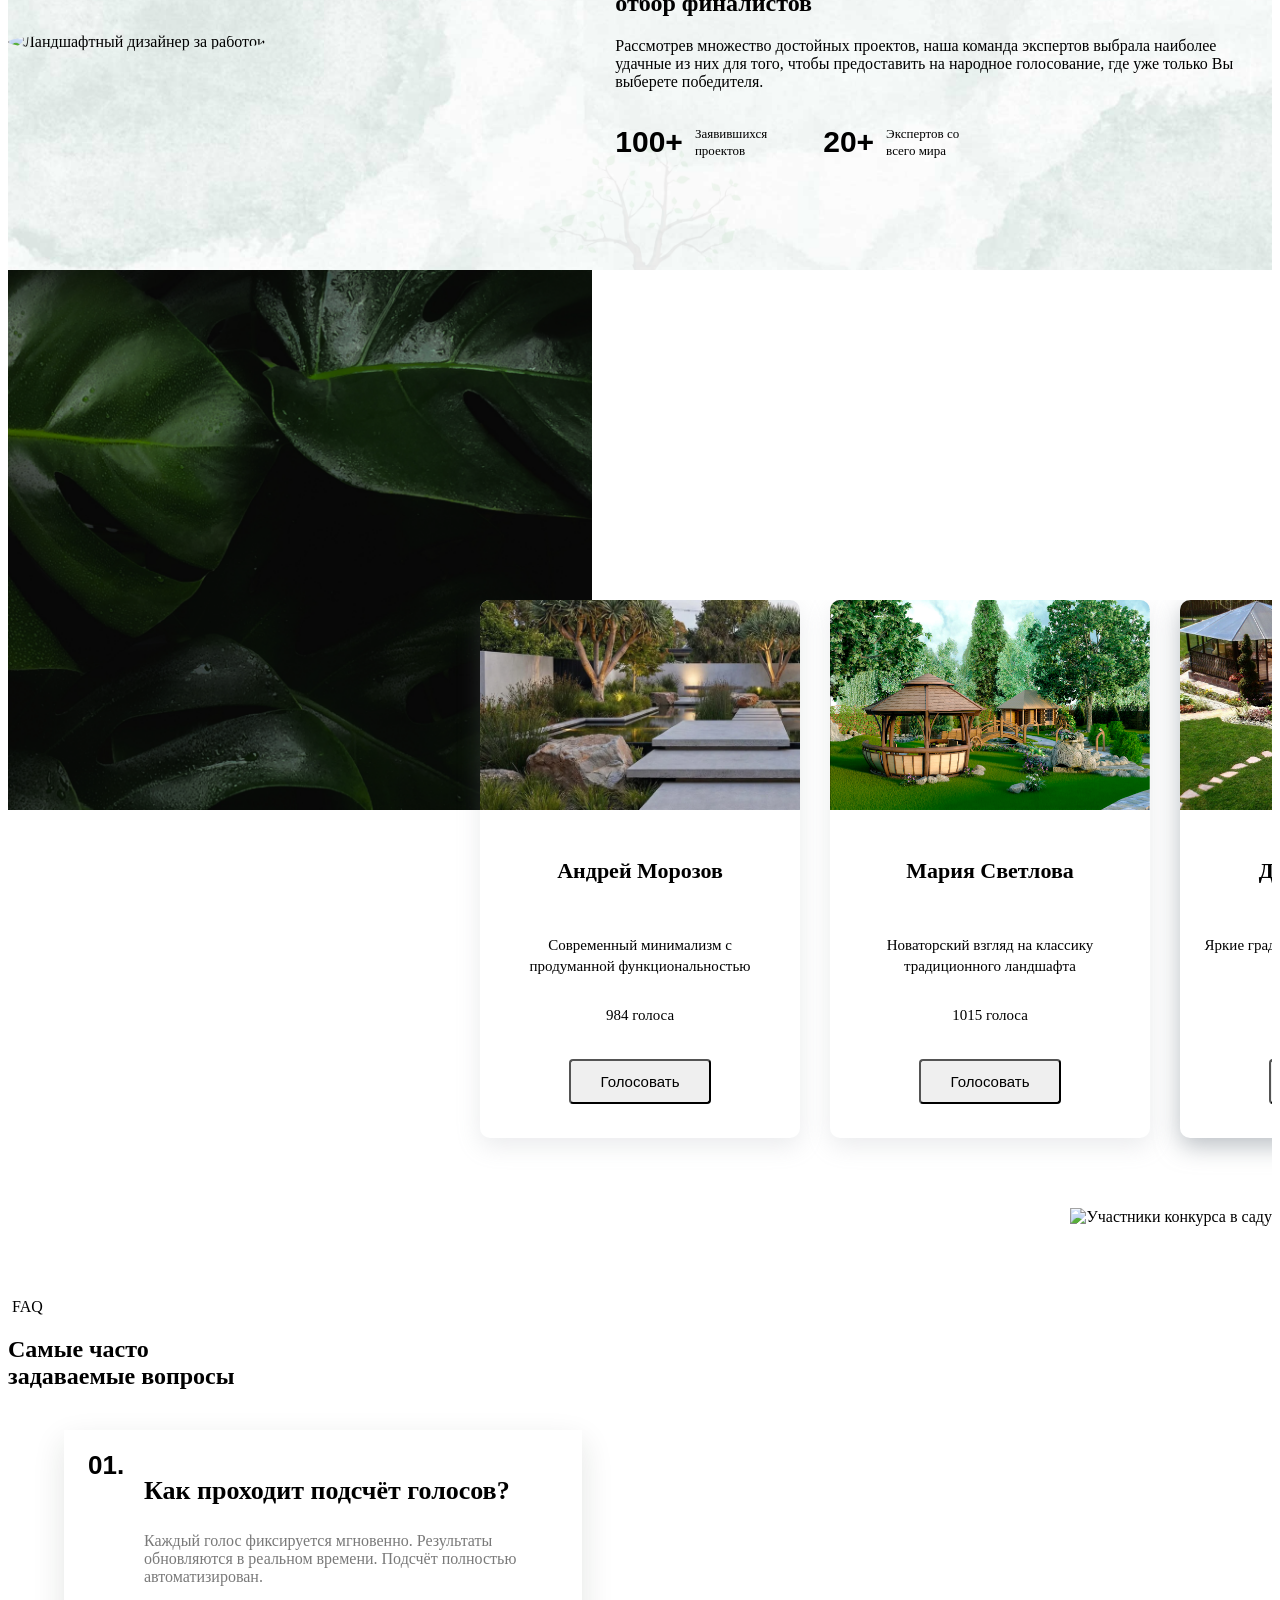
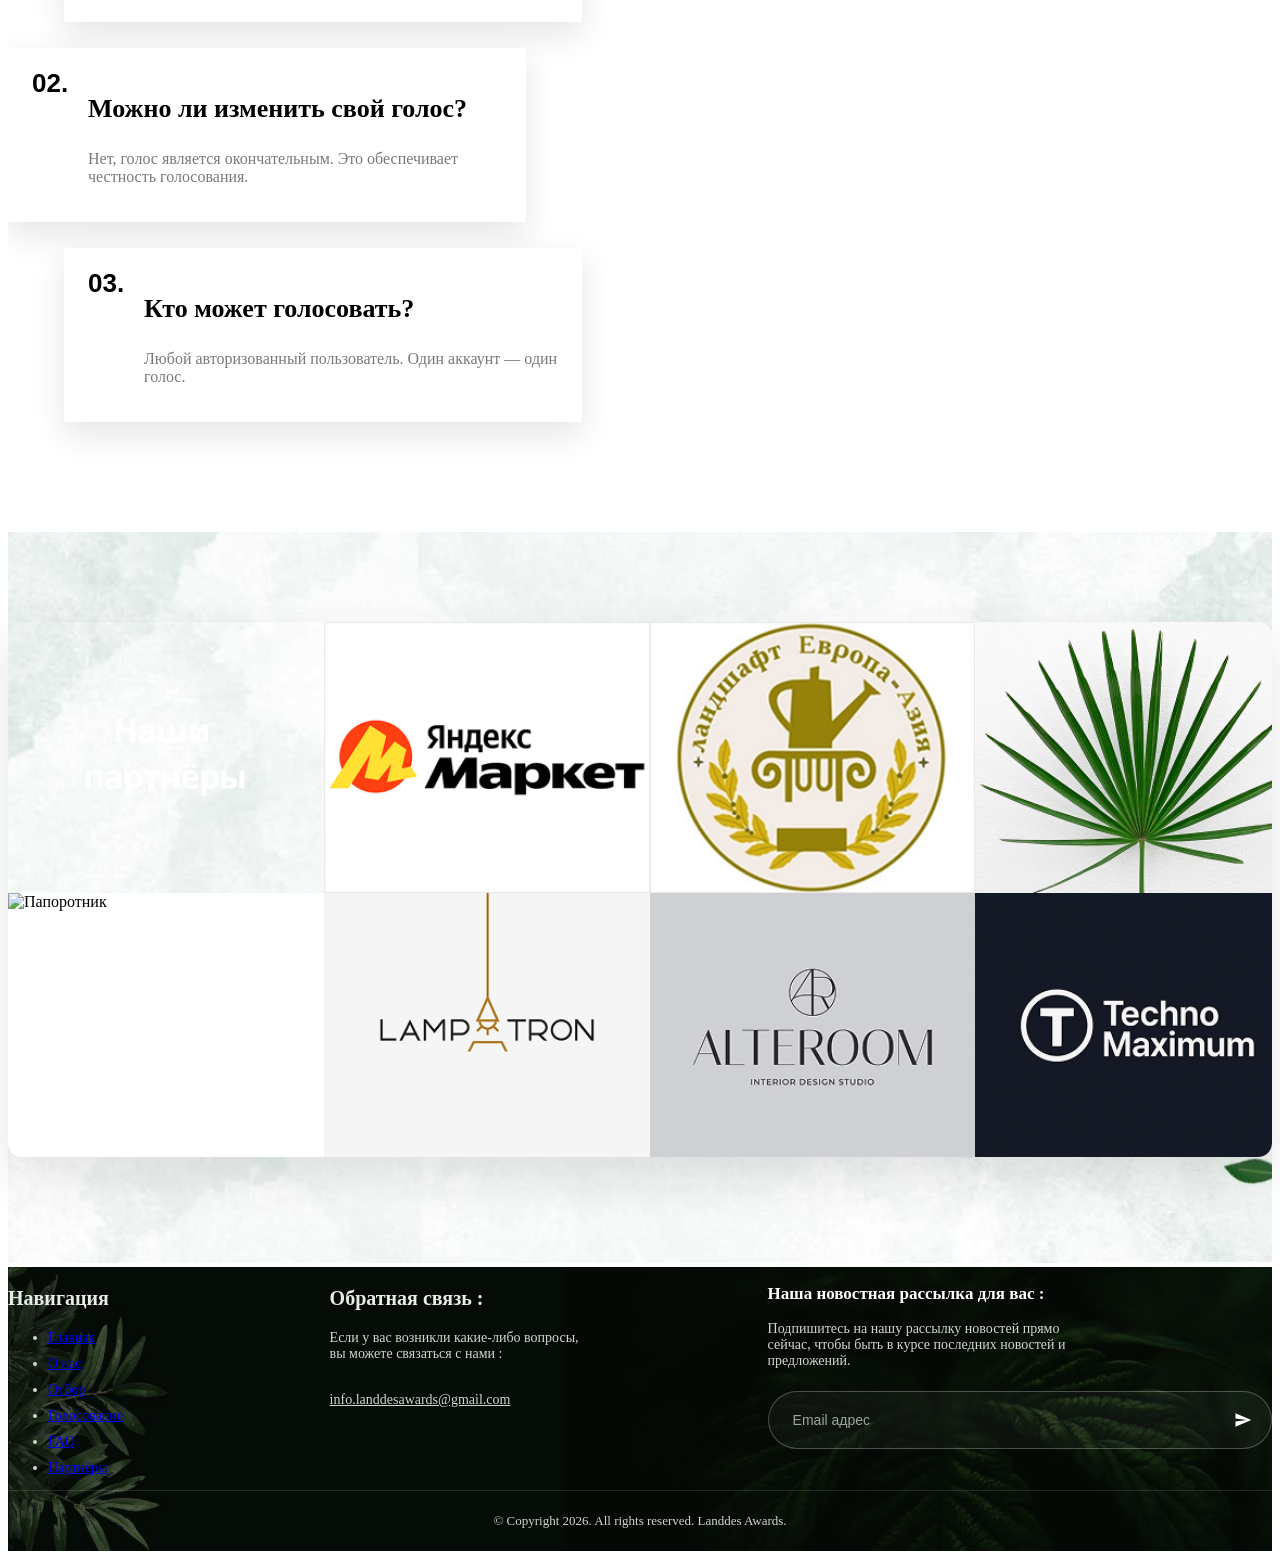
==== commit 926e57fd: "build_3" ====
--- a/index.html
+++ b/index.html
@@ -1 +1 @@
-<!DOCTYPE html><html  lang="ru"><head><meta charset="utf-8"><meta name="viewport" content="width=device-width, initial-scale=1"><title>Landdes Awards — Лучший ландшафтный дизайн 2026</title><script type="importmap">{"imports":{"#entry":"/_nuxt/BQQz75aR.js"}}</script><style>.header[data-v-dc4923e3]{z-index:20;background:#fff;position:sticky;top:0}.header__inner[data-v-dc4923e3]{justify-content:space-between;align-items:center;gap:32px;height:76px;display:flex}.logo[data-v-dc4923e3]{white-space:nowrap;font-family:Roboto,sans-serif;font-size:clamp(18px,2vw,22px);font-weight:500}.logo b[data-v-dc4923e3]{font-weight:700}.nav[data-v-dc4923e3]{text-transform:uppercase;letter-spacing:.02em;gap:clamp(16px,2.4vw,34px);font-family:Roboto,sans-serif;font-size:13px;font-weight:500;display:flex}.nav a[data-v-dc4923e3]:hover{color:var(--green)}.header__cta[data-v-dc4923e3]{white-space:nowrap;padding:12px 22px;font-size:13px}.burger[data-v-dc4923e3]{cursor:pointer;background:0 0;border:none;flex-direction:column;justify-content:center;gap:5px;width:40px;height:40px;padding:0;display:none}.burger__bar[data-v-dc4923e3]{background:var(--dark);width:24px;height:2px;margin-inline:auto;transition:transform .2s,opacity .2s}.burger__bar--open[data-v-dc4923e3]{transform:translateY(7px)rotate(45deg)}.burger__bar--open-2[data-v-dc4923e3]{transform:translateY(-7px)rotate(-45deg)}.burger__bar--hidden[data-v-dc4923e3]{opacity:0}.mobile-nav[data-v-dc4923e3]{border-top:1px solid var(--line);background:#fff;padding:16px 0 24px;box-shadow:0 18px 30px #18281a1a}.mobile-nav .container[data-v-dc4923e3]{gap:14px;font-family:Roboto,sans-serif;font-size:15px;font-weight:500;display:grid}.mobile-nav .btn[data-v-dc4923e3]{justify-self:start;margin-top:6px}@media (width<=1100px){.nav[data-v-dc4923e3]{display:none}.burger[data-v-dc4923e3]{display:flex}}@media (width<=700px){.header__cta[data-v-dc4923e3]{display:none}.header__inner[data-v-dc4923e3]{gap:12px;height:64px}}@media (width>=1101px){.mobile-nav[data-v-dc4923e3]{display:none!important}}</style><style>.hero[data-v-5b3c4f36]{--hero-offset:500px}.hero>.container[data-v-5b3c4f36]{background:url(/images/background-home.png) 50%/cover no-repeat;padding-top:84px;padding-bottom:95px;position:relative}@media (width<=990px){.hero>.container[data-v-5b3c4f36]{background:url(/images/background-home-mobile.png) 100%/cover no-repeat}}@media (width<=680px){.hero>.container[data-v-5b3c4f36]{background:url(/images/background-home-mobile-2.png) 100%/cover no-repeat}}@media (width<=610px){.hero>.container[data-v-5b3c4f36]{background:url(/images/sources/background-white.jpg) 100%/cover no-repeat}}.hero>.container[data-v-5b3c4f36]:after,.hero>.container[data-v-5b3c4f36]:before{content:"";width:50px;height:100%;position:absolute;top:0;bottom:0}@media (width<=1440px){.hero>.container[data-v-5b3c4f36]:after,.hero>.container[data-v-5b3c4f36]:before{display:none}}.hero>.container[data-v-5b3c4f36]:before{background:linear-gradient(90deg,#fff 0,#fff0);left:0}.hero>.container[data-v-5b3c4f36]:after{background:linear-gradient(270deg,#fff 0,#fff0);right:0}.hero-holder[data-v-5b3c4f36]{flex-flow:column;justify-content:flex-start;align-items:flex-end;gap:24px;display:flex}.hero-holder .hero__inner[data-v-5b3c4f36]{width:100%;max-width:735px}@media (width<=1280px){.hero-holder .hero__inner[data-v-5b3c4f36]{max-width:700px}}@media (width<=1100px){.hero-holder .hero__inner[data-v-5b3c4f36]{max-width:660px}}@media (width<=990px){.hero-holder .hero__inner[data-v-5b3c4f36]{max-width:none}}.hero-holder .container--flush[data-v-5b3c4f36]{width:100%;max-width:805px;right:calc(var(--gutter)*-1);position:relative}@media (width<=1280px){.hero-holder .container--flush[data-v-5b3c4f36]{max-width:770px}}@media (width<=1200px){.hero-holder .container--flush[data-v-5b3c4f36]{right:calc(var(--gutter)*-1)}}@media (width<=1100px){.hero-holder .container--flush[data-v-5b3c4f36]{max-width:700px}}@media (width<=990px){.hero-holder .container--flush[data-v-5b3c4f36]{max-width:none}}.hero__content[data-v-5b3c4f36]{text-align:left}.hero__title[data-v-5b3c4f36]{letter-spacing:-.02em;font-size:clamp(38px,6.1vw,88px);font-weight:700;line-height:1.14}.hero__title span[data-v-5b3c4f36]{color:var(--green-light)}.hero__text[data-v-5b3c4f36]{color:#3c463d;margin-top:26px;font-size:19px;line-height:1.55}.hero__content .btn[data-v-5b3c4f36]{border-radius:4px;min-width:215px;margin-top:30px;padding:14px 30px;font-size:17px}.timer[data-v-5b3c4f36]{align-items:stretch;gap:0;margin-top:40px;display:flex;overflow:hidden}.timer__card[data-v-5b3c4f36]{background:#fff;flex:1;padding:14px 24px}.timer__title[data-v-5b3c4f36]{color:var(--green);font-family:Roboto,sans-serif;font-size:20px;font-weight:700}.timer__values[data-v-5b3c4f36]{gap:8px;margin-top:14px}.timer__unit[data-v-5b3c4f36],.timer__values[data-v-5b3c4f36]{align-items:center;display:flex}.timer__unit[data-v-5b3c4f36]{background:#f4f4f4;border-radius:4px;flex-direction:column;min-width:74px;padding:6px 10px 8px}.timer__number[data-v-5b3c4f36]{font-family:Roboto,sans-serif;font-size:28px;font-weight:700;line-height:1.3}.timer__label[data-v-5b3c4f36]{color:var(--muted);font-size:12px;line-height:1}.timer__colon[data-v-5b3c4f36]{color:var(--muted);font-size:18px}.timer__image[data-v-5b3c4f36]{background:url(/images/background-timer.png) 50%/contain no-repeat;min-width:360px}@media (width<=900px){.timer__image[data-v-5b3c4f36]{max-width:100%}}@media (width<=600px){.timer__image[data-v-5b3c4f36]{display:none}}@media (width<=1100px){.hero[data-v-5b3c4f36]{--hero-offset:0px}}@media (width<=900px){.hero[data-v-5b3c4f36]{padding-bottom:40px}.hero__text[data-v-5b3c4f36]{font-size:16px}}@media (width<=600px){.hero__content .btn[data-v-5b3c4f36],.hero__text[data-v-5b3c4f36],.hero__title[data-v-5b3c4f36]{text-align:left}.hero__text br[data-v-5b3c4f36]{display:none}.timer__card[data-v-5b3c4f36]{padding:18px 16px}.timer__values[data-v-5b3c4f36]{gap:6px}.timer__unit[data-v-5b3c4f36]{flex:1;min-width:0;padding:8px 4px}.timer__number[data-v-5b3c4f36]{font-size:18px}.timer__label[data-v-5b3c4f36]{font-size:10px}}</style><style>.about[data-v-9ba22b28]{background:#fff}.about__content[data-v-9ba22b28]{padding:50px 0}.about__inner[data-v-9ba22b28]{grid-template-columns:1fr 1fr;align-items:stretch;gap:30px;padding-right:0;display:grid}.about__text[data-v-9ba22b28]{color:#797979;margin-top:22px;font-size:17px;font-weight:700}.about__list[data-v-9ba22b28]{gap:16px;margin-top:28px;display:grid}.about__list[data-v-9ba22b28],.about__text[data-v-9ba22b28]{padding-right:120px}.about__list li[data-v-9ba22b28]{color:#151515;grid-template-columns:18px 1fr;gap:10px;font-size:16px;display:grid}.about__list img[data-v-9ba22b28]{width:14px;margin-top:6px}.about__media img[data-v-9ba22b28]{-o-object-fit:cover;object-fit:cover;width:100%;height:100%}@media (width<=900px){.about__inner[data-v-9ba22b28]{padding-right:var(--gutter);grid-template-columns:1fr;gap:0}.about__content[data-v-9ba22b28]{padding-top:0}.about__list li[data-v-9ba22b28],.about__text[data-v-9ba22b28]{max-width:none}.about__list[data-v-9ba22b28],.about__text[data-v-9ba22b28]{padding-right:0}.about__media[data-v-9ba22b28]{margin:0 calc(var(--gutter)*-1)}.about__media img[data-v-9ba22b28]{max-height:320px}}</style><style>.selection[data-v-3a606032]{background:url(/images/background-home-2.png) 50%/cover no-repeat;padding:90px 0 110px}.selection__inner[data-v-3a606032]{grid-template-columns:.9fr 1.1fr;align-items:center;gap:70px;display:grid}.selection__media img[data-v-3a606032]{border-radius:50%;width:100%;max-width:430px;margin-inline:auto}@media (width<=900px){.selection__media img[data-v-3a606032]{display:none}}.stats[data-v-3a606032]{gap:56px;margin-top:34px;display:flex}.stat[data-v-3a606032]{align-items:center;gap:12px;display:flex}.stat__value[data-v-3a606032]{font-family:Roboto,sans-serif;font-size:30px;font-weight:700}.stat__label[data-v-3a606032]{color:var(--muted);font-size:13px;line-height:1.35}@media (width<=900px){.selection[data-v-3a606032]{padding:50px 0}.selection__inner[data-v-3a606032]{grid-template-columns:1fr;gap:0}.selection__media img[data-v-3a606032]{max-width:320px}}@media (width<=600px){.stats[data-v-3a606032]{flex-direction:column;gap:18px}}</style><style>.voting[data-v-464b6d8e]{--overlap:210px;--card-width:320px;background:#fff}.voting__head[data-v-464b6d8e]{padding:90px var(--gutter) 90px 50.8%;flex-direction:column;justify-content:center;min-height:330px;display:flex;position:relative}.voting__media[data-v-464b6d8e]{width:46.2%;height:calc(100% + var(--overlap));background:url(/images/leaves.png) 50%/cover no-repeat;position:absolute;top:0;left:0}.slider[data-v-464b6d8e]{z-index:1;position:relative}.slider__track[data-v-464b6d8e]{padding-inline:calc(50% - var(--card-width)/2);scroll-snap-type:x mandatory;scrollbar-width:none;overscroll-behavior-x:contain;align-items:flex-start;gap:30px;padding-bottom:70px;display:flex;overflow-x:auto}.slider__track[data-v-464b6d8e]::-webkit-scrollbar{display:none}.card[data-v-464b6d8e]{flex:0 0 var(--card-width);scroll-snap-align:center;cursor:pointer;background:#fff;border-radius:10px;flex-direction:column;transition:box-shadow .3s;display:flex;overflow:hidden;box-shadow:0 8px 24px #959da533}.card--current[data-v-464b6d8e]{cursor:default;box-shadow:0 8px 24px #959da5a6}.card--voted[data-v-464b6d8e]{outline:2px solid var(--green);outline-offset:-2px}.card__image[data-v-464b6d8e]{width:100%;height:var(--overlap);-o-object-fit:cover;object-fit:cover}.card__body[data-v-464b6d8e]{text-align:center;flex-direction:column;flex:1;align-items:center;gap:14px;padding:26px 24px 34px;display:flex}.card__name[data-v-464b6d8e]{font-size:22px;font-weight:700}.card__description[data-v-464b6d8e]{line-height:1.45}.card__description[data-v-464b6d8e],.card__votes[data-v-464b6d8e]{color:var(--muted);font-size:15px}.card__votes[data-v-464b6d8e]{margin-top:auto}.card .btn[data-v-464b6d8e]{border-radius:4px;margin-top:6px;padding:12px 30px;font-size:15px}.card .btn[data-v-464b6d8e]:disabled{opacity:.5;cursor:not-allowed}@media (width<=900px){.voting[data-v-464b6d8e]{--overlap:0px;--card-width:min(320px, 82vw);padding-bottom:0}.voting__head[data-v-464b6d8e]{min-height:0;padding:0 0 28px}.voting__media[data-v-464b6d8e]{width:100%;height:320px;position:static}.voting__intro[data-v-464b6d8e]{padding:28px var(--gutter) 0}.card__image[data-v-464b6d8e]{height:210px}}@media (prefers-reduced-motion:reduce){.card[data-v-464b6d8e]{transition:none}}</style><style>.faq[data-v-1c8bd1ee]{background:#fff;padding:90px 0 110px;position:relative;overflow:hidden}.faq__image[data-v-1c8bd1ee]{-o-object-fit:cover;object-fit:cover;height:100%;position:absolute;top:0;right:0}.faq__inner[data-v-1c8bd1ee]{z-index:1;position:relative}.faq__content[data-v-1c8bd1ee]{max-width:620px}.faq__list[data-v-1c8bd1ee]{gap:26px;margin-top:40px;display:grid}.faq__item[data-v-1c8bd1ee]{border-left:3px solid var(--green);background:#fff;grid-template-columns:44px 1fr;gap:12px;max-width:470px;padding:20px 24px;display:grid;box-shadow:0 12px 30px #18281a1f}.faq__number[data-v-1c8bd1ee]{color:var(--green);font-family:Roboto,sans-serif}.faq__number[data-v-1c8bd1ee],.faq__question[data-v-1c8bd1ee]{font-size:26px;font-weight:700}.faq__answer[data-v-1c8bd1ee]{color:#797979;margin-top:8px;font-size:16px}@media (width<=1100px){.faq[data-v-1c8bd1ee]{padding-top:0;padding-bottom:70px}.faq__image[data-v-1c8bd1ee]{display:none}.faq__content[data-v-1c8bd1ee],.faq__item[data-v-1c8bd1ee]{max-width:none}.faq__item[data-v-1c8bd1ee]{margin-left:0!important}}@media (width<=600px){.faq__item[data-v-1c8bd1ee]{grid-template-columns:34px 1fr;padding:16px 18px}}</style><style>.partners[data-v-606c5801]{background:url(/images/background-home-3.png) 50%/cover no-repeat;padding:90px 0 110px}.partners__grid[data-v-606c5801]{background:var(--line);border-radius:14px;grid-template-columns:repeat(4,1fr);display:grid;overflow:hidden;box-shadow:0 18px 50px #18281a1f}.partners__cell[data-v-606c5801]{aspect-ratio:6/5;background:#fff;justify-content:center;align-items:center;display:flex}.partners__cell--logo img[data-v-606c5801]{-o-object-fit:contain;object-fit:contain;width:100%;height:100%}.partners__cell--dark img[data-v-606c5801],.partners__cell--photo img[data-v-606c5801]{-o-object-fit:cover;object-fit:cover;width:100%;height:100%}.partners__cell--title[data-v-606c5801]{background:var(--green);padding:24px}.partners__cell--title img[data-v-606c5801]{-o-object-fit:contain;object-fit:contain;width:auto;max-width:100%;max-height:60%}@media (width<=900px){.partners[data-v-606c5801]{padding:64px 0 70px}.partners__grid[data-v-606c5801]{grid-template-columns:repeat(2,1fr)}}@media (width<=480px){.partners__cell[data-v-606c5801]{aspect-ratio:4/3}}</style><style>.footer[data-v-b96eca60]{color:#e7ece7;background:#101510 url(/images/background-dark.jpg) 50%/cover no-repeat;position:relative}.footer[data-v-b96eca60]:before{content:"";background:#090e09a6;position:absolute;inset:0}.footer[data-v-b96eca60]>*{position:relative}.footer__inner[data-v-b96eca60]{padding:70px var(--gutter) 60px;grid-template-columns:.7fr 1fr 1.3fr;gap:50px;display:grid}.footer__title[data-v-b96eca60]{color:var(--green-light);font-size:20px;font-weight:700}.footer__title--light[data-v-b96eca60]{color:#fff;font-size:17px}.footer__nav[data-v-b96eca60]{color:#cfd8cf;gap:10px;margin-top:18px;font-size:14px;display:grid}.footer__nav a[data-v-b96eca60]:hover{color:var(--green-light)}.footer__text[data-v-b96eca60]{max-width:46ch}.footer__mail[data-v-b96eca60],.footer__text[data-v-b96eca60]{color:#cfd8cf;margin-top:16px;font-size:14px}.footer__mail[data-v-b96eca60]{display:inline-block}.subscribe[data-v-b96eca60]{background:#ffffff0a;border:1px solid #ffffff40;border-radius:999px;align-items:center;gap:10px;max-width:520px;margin-top:22px;padding:8px 8px 8px 22px;display:flex}.subscribe input[data-v-b96eca60]{color:#fff;background:0 0;border:none;outline:none;flex:1;font-size:14px}.subscribe input[data-v-b96eca60]::placeholder{color:#9aa79a}.subscribe button[data-v-b96eca60]{background:var(--green-light);color:#fff;cursor:pointer;border:none;border-radius:50%;place-items:center;width:40px;height:40px;display:grid}.subscribe__done[data-v-b96eca60]{color:var(--green-light);margin-top:10px;font-size:13px}.footer__bottom[data-v-b96eca60]{text-align:center;color:#cfd8cf;border-top:1px solid #ffffff1f;padding:22px 0;font-size:13px}.footer__bottom span[data-v-b96eca60]{color:var(--green-light)}@media (width<=1100px){.footer__inner[data-v-b96eca60]{grid-template-columns:1fr 1fr;gap:40px}.footer-subscribe[data-v-b96eca60]{grid-column:1/3}.footer-subscribe form[data-v-b96eca60],.footer-subscribe p[data-v-b96eca60]{max-width:none}}@media (width<=900px){.footer__inner[data-v-b96eca60]{grid-template-columns:1fr;gap:32px}.footer__text[data-v-b96eca60]{max-width:none}.footer__text br[data-v-b96eca60]{display:none}}@media (width<=600px){.subscribe[data-v-b96eca60]{padding-left:16px}.footer__mail[data-v-b96eca60]{word-break:break-all}}</style><link rel="stylesheet" href="/_nuxt/entry.EcX6cOQs.css" crossorigin><link rel="preload" as="fetch" crossorigin="anonymous" href="/_payload.json?_b=9a06eee6-d10e-4f73-b62c-2b2a1539cd68"><link rel="modulepreload" as="script" crossorigin href="/_nuxt/BQQz75aR.js"><link rel="modulepreload" as="script" crossorigin href="/_nuxt/Dq4jYd32.js"><link rel="modulepreload" as="script" crossorigin href="/_nuxt/DKOKXO7L.js"><link rel="modulepreload" as="script" crossorigin href="/_nuxt/jAQB5YOQ.js"><script type="module" src="/_nuxt/BQQz75aR.js" crossorigin></script><link rel="prefetch" as="script" crossorigin href="/_nuxt/DcgBJ-4U.js"><link rel="prefetch" as="script" crossorigin href="/_nuxt/CgiiPdsq.js"><meta name="description" content="Независимый конкурс в сфере ландшафтного дизайна. Определите победителя народным голосованием."></head><body><div id="__nuxt"><div><header class="header" data-v-dc4923e3><div class="container header__inner" data-v-dc4923e3><a class="logo" href="#top" data-v-dc4923e3>Landdes <b data-v-dc4923e3>Awards</b></a><nav class="nav" data-v-dc4923e3><!--[--><a href="#about" data-v-dc4923e3>О нас</a><a href="#selection" data-v-dc4923e3>Отбор</a><a href="#voting" data-v-dc4923e3>Голосование</a><a href="#faq" data-v-dc4923e3>FAQ</a><a href="#partners" data-v-dc4923e3>Партнёры</a><!--]--></nav><a class="btn btn--primary header__cta" href="#voting" data-v-dc4923e3>Перейти к голосованию</a><button class="burger" type="button" aria-expanded="false" aria-label="Меню" data-v-dc4923e3><span class="burger__bar" data-v-dc4923e3></span><span class="burger__bar" data-v-dc4923e3></span><span class="burger__bar" data-v-dc4923e3></span></button></div><nav class="mobile-nav" style="display:none;" data-v-dc4923e3><div class="container" data-v-dc4923e3><!--[--><a href="#about" data-v-dc4923e3>О нас</a><a href="#selection" data-v-dc4923e3>Отбор</a><a href="#voting" data-v-dc4923e3>Голосование</a><a href="#faq" data-v-dc4923e3>FAQ</a><a href="#partners" data-v-dc4923e3>Партнёры</a><!--]--><a class="btn btn--primary" href="#voting" data-v-dc4923e3> Перейти к голосованию </a></div></nav></header><main><section id="top" class="hero" data-v-5b3c4f36><div class="container" data-v-5b3c4f36><div class="hero-holder" data-v-5b3c4f36><div class="hero__inner" data-v-5b3c4f36><div class="hero__content" data-v-5b3c4f36><h1 class="hero__title" data-v-5b3c4f36> Лучший<br data-v-5b3c4f36><span data-v-5b3c4f36>ландшафтный</span><br data-v-5b3c4f36> дизайн 2026 </h1><p class="hero__text" data-v-5b3c4f36> Определите победителя народным голосованием.<br data-v-5b3c4f36> Прозрачный подсчёт, честные результаты. </p><a class="btn btn--primary" href="#voting" data-v-5b3c4f36>Проголосовать</a></div></div><div class="container--flush" data-v-5b3c4f36><div class="timer" data-v-5b3c4f36><div class="timer__card" data-v-5b3c4f36><p class="timer__title" data-v-5b3c4f36>До окончания голосования :</p><div class="timer__values" data-v-5b3c4f36><div class="timer__unit" data-v-5b3c4f36><span class="timer__number" data-v-5b3c4f36>00</span><span class="timer__label" data-v-5b3c4f36>дней</span></div><span class="timer__colon" data-v-5b3c4f36>:</span><div class="timer__unit" data-v-5b3c4f36><span class="timer__number" data-v-5b3c4f36>00</span><span class="timer__label" data-v-5b3c4f36>часов</span></div><span class="timer__colon" data-v-5b3c4f36>:</span><div class="timer__unit" data-v-5b3c4f36><span class="timer__number" data-v-5b3c4f36>00</span><span class="timer__label" data-v-5b3c4f36>минут</span></div><span class="timer__colon" data-v-5b3c4f36>:</span><div class="timer__unit" data-v-5b3c4f36><span class="timer__number" data-v-5b3c4f36>00</span><span class="timer__label" data-v-5b3c4f36>секунд</span></div></div></div><div class="timer__image" data-v-5b3c4f36></div></div></div></div></div></section><section id="about" class="about" data-v-9ba22b28><div class="container about__inner" data-v-9ba22b28><div class="about__content" data-v-9ba22b28><span class="eyebrow" data-v-9ba22b28><img src="/images/icons/branch.svg" alt="" data-v-9ba22b28> О нас </span><h2 class="section-title" data-v-9ba22b28> Независимый  конкурс<br data-v-9ba22b28><span data-v-9ba22b28>“Landdes Awards”</span></h2><p class="about__text" data-v-9ba22b28> Мы представляем собой независимый конкурс в сфере ландшафтного дизайна. Этот конкурс создан как для новичков так и уже для опытных ландшафтных дизайнеров, которые хотят побороться за главный приз нашего конкурса. </p><ul class="about__list" data-v-9ba22b28><!--[--><li data-v-9ba22b28><img src="/images/icons/check.svg" alt="" data-v-9ba22b28><span data-v-9ba22b28>Премия собирает лидеров индустрии, экспертов и лидеров мнений. Победа — признание профессионального сообщества.</span></li><li data-v-9ba22b28><img src="/images/icons/check.svg" alt="" data-v-9ba22b28><span data-v-9ba22b28>Прозрачный подсчет голосов</span></li><li data-v-9ba22b28><img src="/images/icons/check.svg" alt="" data-v-9ba22b28><span data-v-9ba22b28>Торжественное вручение наград с нэтворкином</span></li><!--]--></ul></div><div class="about__media" data-v-9ba22b28><img src="/images/landscape-1.png" alt="Ландшафтный проект с перголой" data-v-9ba22b28></div></div></section><section id="selection" class="selection" data-v-3a606032><div class="container selection__inner" data-v-3a606032><div class="selection__media" data-v-3a606032><img src="/images/man-working.png" alt="Ландшафтный дизайнер за работой" data-v-3a606032></div><div class="selection__content" data-v-3a606032><span class="eyebrow" data-v-3a606032><img src="/images/icons/branch.svg" alt="" data-v-3a606032> Отбор финалистов </span><h2 class="section-title" data-v-3a606032> Как проводился<br data-v-3a606032> отбор <span data-v-3a606032>финалистов</span></h2><p class="lead" data-v-3a606032> Рассмотрев множество достойных проектов, наша команда экспертов выбрала наиболее удачные из них для того, чтобы предоставить на народное голосование, где уже только Вы выберете победителя. </p><div class="stats" data-v-3a606032><div class="stat" data-v-3a606032><span class="stat__value" data-v-3a606032>100+</span><span class="stat__label" data-v-3a606032>Заявившихся<br data-v-3a606032>проектов</span></div><div class="stat" data-v-3a606032><span class="stat__value" data-v-3a606032>20+</span><span class="stat__label" data-v-3a606032>Экспертов со<br data-v-3a606032>всего мира</span></div></div></div></div></section><section id="voting" class="voting" data-v-464b6d8e><div class="voting__head" data-v-464b6d8e><div class="voting__media" data-v-464b6d8e></div><div class="voting__intro" data-v-464b6d8e><span class="eyebrow" data-v-464b6d8e><img src="/images/icons/branch.svg" alt="" data-v-464b6d8e> Голосование </span><h2 class="section-title" data-v-464b6d8e> Выберите номинанта<br data-v-464b6d8e><span data-v-464b6d8e>за кого отдать голос</span></h2></div></div><div class="slider" data-v-464b6d8e><div class="slider__track" data-v-464b6d8e><!--[--><article class="card" data-v-464b6d8e><img class="card__image" src="/images/slider/3.png" alt="Андрей Морозов" data-v-464b6d8e><div class="card__body" data-v-464b6d8e><h3 class="card__name" data-v-464b6d8e>Андрей Морозов</h3><p class="card__description" data-v-464b6d8e>Современный минимализм с продуманной функциональностью</p><p class="card__votes" data-v-464b6d8e>984 голоса</p><button class="btn--outline btn" type="button" data-v-464b6d8e>Голосовать</button></div></article><article class="card" data-v-464b6d8e><img class="card__image" src="/images/slider/4.png" alt="Мария Светлова" data-v-464b6d8e><div class="card__body" data-v-464b6d8e><h3 class="card__name" data-v-464b6d8e>Мария Светлова</h3><p class="card__description" data-v-464b6d8e>Новаторский взгляд на классику традиционного ландшафта</p><p class="card__votes" data-v-464b6d8e>1015 голоса</p><button class="btn--outline btn" type="button" data-v-464b6d8e>Голосовать</button></div></article><article class="card--current card" data-v-464b6d8e><img class="card__image" src="/images/slider/1.png" alt="Давид Медведев" data-v-464b6d8e><div class="card__body" data-v-464b6d8e><h3 class="card__name" data-v-464b6d8e>Давид Медведев</h3><p class="card__description" data-v-464b6d8e>Яркие градиенты и смелые формы в стиле “Модерн”</p><p class="card__votes" data-v-464b6d8e>1349 голоса</p><button class="btn--primary btn" type="button" data-v-464b6d8e>Голосовать</button></div></article><article class="card" data-v-464b6d8e><img class="card__image" src="/images/slider/2.png" alt="Ольга Мазур" data-v-464b6d8e><div class="card__body" data-v-464b6d8e><h3 class="card__name" data-v-464b6d8e>Ольга Мазур</h3><p class="card__description" data-v-464b6d8e>Классический скандинавский стиль с элементами модерна</p><p class="card__votes" data-v-464b6d8e>1089 голоса</p><button class="btn--outline btn" type="button" data-v-464b6d8e>Голосовать</button></div></article><article class="card" data-v-464b6d8e><img class="card__image" src="/images/slider/3.png" alt="Фёдор Белов" data-v-464b6d8e><div class="card__body" data-v-464b6d8e><h3 class="card__name" data-v-464b6d8e>Фёдор Белов</h3><p class="card__description" data-v-464b6d8e>Премиальный подход с акцентом на хвойные композиции</p><p class="card__votes" data-v-464b6d8e>1737 голоса</p><button class="btn--outline btn" type="button" data-v-464b6d8e>Голосовать</button></div></article><!--]--></div></div></section><section id="faq" class="faq" data-v-1c8bd1ee><img class="faq__image" src="/images/landscape-2.png" alt="Участники конкурса в саду" data-v-1c8bd1ee><div class="container faq__inner" data-v-1c8bd1ee><div class="faq__content" data-v-1c8bd1ee><span class="eyebrow" data-v-1c8bd1ee><img src="/images/icons/branch.svg" alt="" data-v-1c8bd1ee> FAQ </span><h2 class="section-title" data-v-1c8bd1ee> Самые часто<br data-v-1c8bd1ee> задаваемые <span data-v-1c8bd1ee>вопросы</span></h2><div class="faq__list" data-v-1c8bd1ee><!--[--><article class="faq__item" style="margin-left:56px;" data-v-1c8bd1ee><span class="faq__number" data-v-1c8bd1ee>01.</span><div data-v-1c8bd1ee><h3 class="faq__question" data-v-1c8bd1ee>Как проходит подсчёт голосов?</h3><p class="faq__answer" data-v-1c8bd1ee>Каждый голос фиксируется мгновенно. Результаты обновляются в реальном времени. Подсчёт полностью автоматизирован.</p></div></article><article class="faq__item" style="margin-left:0;" data-v-1c8bd1ee><span class="faq__number" data-v-1c8bd1ee>02.</span><div data-v-1c8bd1ee><h3 class="faq__question" data-v-1c8bd1ee>Можно ли изменить свой голос?</h3><p class="faq__answer" data-v-1c8bd1ee>Нет, голос является окончательным. Это обеспечивает честность голосования.</p></div></article><article class="faq__item" style="margin-left:56px;" data-v-1c8bd1ee><span class="faq__number" data-v-1c8bd1ee>03.</span><div data-v-1c8bd1ee><h3 class="faq__question" data-v-1c8bd1ee>Кто может голосовать?</h3><p class="faq__answer" data-v-1c8bd1ee>Любой авторизованный пользователь. Один аккаунт — один голос.</p></div></article><!--]--></div></div></div></section><section id="partners" class="partners" data-v-606c5801><div class="container" data-v-606c5801><div class="partners__grid" data-v-606c5801><!--[--><div class="partners__cell--title partners__cell" data-v-606c5801><img src="/images/partners/our-partners.png" alt="Наши партнёры" loading="lazy" data-v-606c5801></div><div class="partners__cell--logo partners__cell" data-v-606c5801><img src="/images/partners/yandex.png" alt="Яндекс Маркет" loading="lazy" data-v-606c5801></div><div class="partners__cell--logo partners__cell" data-v-606c5801><img src="/images/partners/landscape-asia.png" alt="Ландшафт Европа-Азия" loading="lazy" data-v-606c5801></div><div class="partners__cell--photo partners__cell" data-v-606c5801><img src="/images/partners/branch.png" alt="Пальмовый лист" loading="lazy" data-v-606c5801></div><div class="partners__cell--photo partners__cell" data-v-606c5801><img src="/images/partners/bush.jpg" alt="Папоротник" loading="lazy" data-v-606c5801></div><div class="partners__cell--logo partners__cell" data-v-606c5801><img src="/images/partners/lamptron.png" alt="LAMPTRON" loading="lazy" data-v-606c5801></div><div class="partners__cell--logo partners__cell" data-v-606c5801><img src="/images/partners/alteroom.png" alt="ALTEROOM" loading="lazy" data-v-606c5801></div><div class="partners__cell--logo partners__cell--dark partners__cell" data-v-606c5801><img src="/images/partners/techno-maximum.png" alt="Techno Maximum" loading="lazy" data-v-606c5801></div><!--]--></div></div></section></main><footer class="footer" data-v-b96eca60><div class="container footer__inner" data-v-b96eca60><div data-v-b96eca60><h3 class="footer__title" data-v-b96eca60>Навигация</h3><ul class="footer__nav" data-v-b96eca60><!--[--><li data-v-b96eca60><a href="#top" data-v-b96eca60>Главная</a></li><li data-v-b96eca60><a href="#about" data-v-b96eca60>О нас</a></li><li data-v-b96eca60><a href="#selection" data-v-b96eca60>Отбор</a></li><li data-v-b96eca60><a href="#voting" data-v-b96eca60>Голосование</a></li><li data-v-b96eca60><a href="#faq" data-v-b96eca60>FAQ</a></li><li data-v-b96eca60><a href="#partners" data-v-b96eca60>Партнёры</a></li><!--]--></ul></div><div data-v-b96eca60><h3 class="footer__title" data-v-b96eca60>Обратная связь :</h3><p class="footer__text" data-v-b96eca60> Если у вас возникли какие-либо вопросы,<br data-v-b96eca60> вы можете связаться с нами : </p><a class="footer__mail" href="mailto:info.landdesawards@gmail.com" data-v-b96eca60> info.landdesawards@gmail.com </a></div><div class="footer-subscribe" data-v-b96eca60><h3 class="footer__title footer__title--light" data-v-b96eca60>Наша новостная рассылка для вас :</h3><p class="footer__text" data-v-b96eca60> Подпишитесь на нашу рассылку новостей прямо сейчас, чтобы быть в курсе последних новостей и предложений. </p><form class="subscribe" data-v-b96eca60><input value="" type="email" placeholder="Email адрес" aria-label="Email адрес" data-v-b96eca60><button type="submit" aria-label="Подписаться" data-v-b96eca60><svg viewBox="0 0 24 24" width="18" height="18" fill="currentColor" data-v-b96eca60><path d="M2 21l21-9L2 3v7l15 2-15 2v7z" data-v-b96eca60></path></svg></button></form><!----></div></div><div class="footer__bottom" data-v-b96eca60> © Copyright 2026. All rights reserved. <span data-v-b96eca60>Landdes Awards</span>. </div></footer></div></div><div id="teleports"></div><script>window.__NUXT__={};window.__NUXT__.config={public:{},app:{baseURL:"/",buildId:"9a06eee6-d10e-4f73-b62c-2b2a1539cd68",buildAssetsDir:"/_nuxt/",cdnURL:""}}</script><script type="application/json" data-nuxt-data="nuxt-app" data-ssr="true" id="__NUXT_DATA__" data-src="/_payload.json?_b=9a06eee6-d10e-4f73-b62c-2b2a1539cd68">[{"state":1,"once":3,"_errors":4,"serverRendered":6,"path":7,"prerenderedAt":8},["Reactive",2],{},["Set"],["ShallowReactive",5],{},true,"\u002F",1787325636078]</script></body></html>+<!DOCTYPE html><html  lang="ru"><head><meta charset="utf-8"><meta name="viewport" content="width=device-width, initial-scale=1"><title>Landdes Awards — Лучший ландшафтный дизайн 2026</title><script type="importmap">{"imports":{"#entry":"/landscape_preview/_nuxt/BQQz75aR.js"}}</script><style>.header[data-v-dc4923e3]{z-index:20;background:#fff;position:sticky;top:0}.header__inner[data-v-dc4923e3]{justify-content:space-between;align-items:center;gap:32px;height:76px;display:flex}.logo[data-v-dc4923e3]{white-space:nowrap;font-family:Roboto,sans-serif;font-size:clamp(18px,2vw,22px);font-weight:500}.logo b[data-v-dc4923e3]{font-weight:700}.nav[data-v-dc4923e3]{text-transform:uppercase;letter-spacing:.02em;gap:clamp(16px,2.4vw,34px);font-family:Roboto,sans-serif;font-size:13px;font-weight:500;display:flex}.nav a[data-v-dc4923e3]:hover{color:var(--green)}.header__cta[data-v-dc4923e3]{white-space:nowrap;padding:12px 22px;font-size:13px}.burger[data-v-dc4923e3]{cursor:pointer;background:0 0;border:none;flex-direction:column;justify-content:center;gap:5px;width:40px;height:40px;padding:0;display:none}.burger__bar[data-v-dc4923e3]{background:var(--dark);width:24px;height:2px;margin-inline:auto;transition:transform .2s,opacity .2s}.burger__bar--open[data-v-dc4923e3]{transform:translateY(7px)rotate(45deg)}.burger__bar--open-2[data-v-dc4923e3]{transform:translateY(-7px)rotate(-45deg)}.burger__bar--hidden[data-v-dc4923e3]{opacity:0}.mobile-nav[data-v-dc4923e3]{border-top:1px solid var(--line);background:#fff;padding:16px 0 24px;box-shadow:0 18px 30px #18281a1a}.mobile-nav .container[data-v-dc4923e3]{gap:14px;font-family:Roboto,sans-serif;font-size:15px;font-weight:500;display:grid}.mobile-nav .btn[data-v-dc4923e3]{justify-self:start;margin-top:6px}@media (width<=1100px){.nav[data-v-dc4923e3]{display:none}.burger[data-v-dc4923e3]{display:flex}}@media (width<=700px){.header__cta[data-v-dc4923e3]{display:none}.header__inner[data-v-dc4923e3]{gap:12px;height:64px}}@media (width>=1101px){.mobile-nav[data-v-dc4923e3]{display:none!important}}</style><style>.hero[data-v-5b3c4f36]{--hero-offset:500px}.hero>.container[data-v-5b3c4f36]{background:url(/images/background-home.png) 50%/cover no-repeat;padding-top:84px;padding-bottom:95px;position:relative}@media (width<=990px){.hero>.container[data-v-5b3c4f36]{background:url(/images/background-home-mobile.png) 100%/cover no-repeat}}@media (width<=680px){.hero>.container[data-v-5b3c4f36]{background:url(/images/background-home-mobile-2.png) 100%/cover no-repeat}}@media (width<=610px){.hero>.container[data-v-5b3c4f36]{background:url(/images/sources/background-white.jpg) 100%/cover no-repeat}}.hero>.container[data-v-5b3c4f36]:after,.hero>.container[data-v-5b3c4f36]:before{content:"";width:50px;height:100%;position:absolute;top:0;bottom:0}@media (width<=1440px){.hero>.container[data-v-5b3c4f36]:after,.hero>.container[data-v-5b3c4f36]:before{display:none}}.hero>.container[data-v-5b3c4f36]:before{background:linear-gradient(90deg,#fff 0,#fff0);left:0}.hero>.container[data-v-5b3c4f36]:after{background:linear-gradient(270deg,#fff 0,#fff0);right:0}.hero-holder[data-v-5b3c4f36]{flex-flow:column;justify-content:flex-start;align-items:flex-end;gap:24px;display:flex}.hero-holder .hero__inner[data-v-5b3c4f36]{width:100%;max-width:735px}@media (width<=1280px){.hero-holder .hero__inner[data-v-5b3c4f36]{max-width:700px}}@media (width<=1100px){.hero-holder .hero__inner[data-v-5b3c4f36]{max-width:660px}}@media (width<=990px){.hero-holder .hero__inner[data-v-5b3c4f36]{max-width:none}}.hero-holder .container--flush[data-v-5b3c4f36]{width:100%;max-width:805px;right:calc(var(--gutter)*-1);position:relative}@media (width<=1280px){.hero-holder .container--flush[data-v-5b3c4f36]{max-width:770px}}@media (width<=1200px){.hero-holder .container--flush[data-v-5b3c4f36]{right:calc(var(--gutter)*-1)}}@media (width<=1100px){.hero-holder .container--flush[data-v-5b3c4f36]{max-width:700px}}@media (width<=990px){.hero-holder .container--flush[data-v-5b3c4f36]{max-width:none}}.hero__content[data-v-5b3c4f36]{text-align:left}.hero__title[data-v-5b3c4f36]{letter-spacing:-.02em;font-size:clamp(38px,6.1vw,88px);font-weight:700;line-height:1.14}.hero__title span[data-v-5b3c4f36]{color:var(--green-light)}.hero__text[data-v-5b3c4f36]{color:#3c463d;margin-top:26px;font-size:19px;line-height:1.55}.hero__content .btn[data-v-5b3c4f36]{border-radius:4px;min-width:215px;margin-top:30px;padding:14px 30px;font-size:17px}.timer[data-v-5b3c4f36]{align-items:stretch;gap:0;margin-top:40px;display:flex;overflow:hidden}.timer__card[data-v-5b3c4f36]{background:#fff;flex:1;padding:14px 24px}.timer__title[data-v-5b3c4f36]{color:var(--green);font-family:Roboto,sans-serif;font-size:20px;font-weight:700}.timer__values[data-v-5b3c4f36]{gap:8px;margin-top:14px}.timer__unit[data-v-5b3c4f36],.timer__values[data-v-5b3c4f36]{align-items:center;display:flex}.timer__unit[data-v-5b3c4f36]{background:#f4f4f4;border-radius:4px;flex-direction:column;min-width:74px;padding:6px 10px 8px}.timer__number[data-v-5b3c4f36]{font-family:Roboto,sans-serif;font-size:28px;font-weight:700;line-height:1.3}.timer__label[data-v-5b3c4f36]{color:var(--muted);font-size:12px;line-height:1}.timer__colon[data-v-5b3c4f36]{color:var(--muted);font-size:18px}.timer__image[data-v-5b3c4f36]{background:url(/images/background-timer.png) 50%/contain no-repeat;min-width:360px}@media (width<=900px){.timer__image[data-v-5b3c4f36]{max-width:100%}}@media (width<=600px){.timer__image[data-v-5b3c4f36]{display:none}}@media (width<=1100px){.hero[data-v-5b3c4f36]{--hero-offset:0px}}@media (width<=900px){.hero[data-v-5b3c4f36]{padding-bottom:40px}.hero__text[data-v-5b3c4f36]{font-size:16px}}@media (width<=600px){.hero__content .btn[data-v-5b3c4f36],.hero__text[data-v-5b3c4f36],.hero__title[data-v-5b3c4f36]{text-align:left}.hero__text br[data-v-5b3c4f36]{display:none}.timer__card[data-v-5b3c4f36]{padding:18px 16px}.timer__values[data-v-5b3c4f36]{gap:6px}.timer__unit[data-v-5b3c4f36]{flex:1;min-width:0;padding:8px 4px}.timer__number[data-v-5b3c4f36]{font-size:18px}.timer__label[data-v-5b3c4f36]{font-size:10px}}</style><style>.about[data-v-9ba22b28]{background:#fff}.about__content[data-v-9ba22b28]{padding:50px 0}.about__inner[data-v-9ba22b28]{grid-template-columns:1fr 1fr;align-items:stretch;gap:30px;padding-right:0;display:grid}.about__text[data-v-9ba22b28]{color:#797979;margin-top:22px;font-size:17px;font-weight:700}.about__list[data-v-9ba22b28]{gap:16px;margin-top:28px;display:grid}.about__list[data-v-9ba22b28],.about__text[data-v-9ba22b28]{padding-right:120px}.about__list li[data-v-9ba22b28]{color:#151515;grid-template-columns:18px 1fr;gap:10px;font-size:16px;display:grid}.about__list img[data-v-9ba22b28]{width:14px;margin-top:6px}.about__media img[data-v-9ba22b28]{-o-object-fit:cover;object-fit:cover;width:100%;height:100%}@media (width<=900px){.about__inner[data-v-9ba22b28]{padding-right:var(--gutter);grid-template-columns:1fr;gap:0}.about__content[data-v-9ba22b28]{padding-top:0}.about__list li[data-v-9ba22b28],.about__text[data-v-9ba22b28]{max-width:none}.about__list[data-v-9ba22b28],.about__text[data-v-9ba22b28]{padding-right:0}.about__media[data-v-9ba22b28]{margin:0 calc(var(--gutter)*-1)}.about__media img[data-v-9ba22b28]{max-height:320px}}</style><style>.selection[data-v-3a606032]{background:url(/images/background-home-2.png) 50%/cover no-repeat;padding:90px 0 110px}.selection__inner[data-v-3a606032]{grid-template-columns:.9fr 1.1fr;align-items:center;gap:70px;display:grid}.selection__media img[data-v-3a606032]{border-radius:50%;width:100%;max-width:430px;margin-inline:auto}@media (width<=900px){.selection__media img[data-v-3a606032]{display:none}}.stats[data-v-3a606032]{gap:56px;margin-top:34px;display:flex}.stat[data-v-3a606032]{align-items:center;gap:12px;display:flex}.stat__value[data-v-3a606032]{font-family:Roboto,sans-serif;font-size:30px;font-weight:700}.stat__label[data-v-3a606032]{color:var(--muted);font-size:13px;line-height:1.35}@media (width<=900px){.selection[data-v-3a606032]{padding:50px 0}.selection__inner[data-v-3a606032]{grid-template-columns:1fr;gap:0}.selection__media img[data-v-3a606032]{max-width:320px}}@media (width<=600px){.stats[data-v-3a606032]{flex-direction:column;gap:18px}}</style><style>.voting[data-v-464b6d8e]{--overlap:210px;--card-width:320px;background:#fff}.voting__head[data-v-464b6d8e]{padding:90px var(--gutter) 90px 50.8%;flex-direction:column;justify-content:center;min-height:330px;display:flex;position:relative}.voting__media[data-v-464b6d8e]{width:46.2%;height:calc(100% + var(--overlap));background:url(/images/leaves.png) 50%/cover no-repeat;position:absolute;top:0;left:0}.slider[data-v-464b6d8e]{z-index:1;position:relative}.slider__track[data-v-464b6d8e]{padding-inline:calc(50% - var(--card-width)/2);scroll-snap-type:x mandatory;scrollbar-width:none;overscroll-behavior-x:contain;align-items:flex-start;gap:30px;padding-bottom:70px;display:flex;overflow-x:auto}.slider__track[data-v-464b6d8e]::-webkit-scrollbar{display:none}.card[data-v-464b6d8e]{flex:0 0 var(--card-width);scroll-snap-align:center;cursor:pointer;background:#fff;border-radius:10px;flex-direction:column;transition:box-shadow .3s;display:flex;overflow:hidden;box-shadow:0 8px 24px #959da533}.card--current[data-v-464b6d8e]{cursor:default;box-shadow:0 8px 24px #959da5a6}.card--voted[data-v-464b6d8e]{outline:2px solid var(--green);outline-offset:-2px}.card__image[data-v-464b6d8e]{width:100%;height:var(--overlap);-o-object-fit:cover;object-fit:cover}.card__body[data-v-464b6d8e]{text-align:center;flex-direction:column;flex:1;align-items:center;gap:14px;padding:26px 24px 34px;display:flex}.card__name[data-v-464b6d8e]{font-size:22px;font-weight:700}.card__description[data-v-464b6d8e]{line-height:1.45}.card__description[data-v-464b6d8e],.card__votes[data-v-464b6d8e]{color:var(--muted);font-size:15px}.card__votes[data-v-464b6d8e]{margin-top:auto}.card .btn[data-v-464b6d8e]{border-radius:4px;margin-top:6px;padding:12px 30px;font-size:15px}.card .btn[data-v-464b6d8e]:disabled{opacity:.5;cursor:not-allowed}@media (width<=900px){.voting[data-v-464b6d8e]{--overlap:0px;--card-width:min(320px, 82vw);padding-bottom:0}.voting__head[data-v-464b6d8e]{min-height:0;padding:0 0 28px}.voting__media[data-v-464b6d8e]{width:100%;height:320px;position:static}.voting__intro[data-v-464b6d8e]{padding:28px var(--gutter) 0}.card__image[data-v-464b6d8e]{height:210px}}@media (prefers-reduced-motion:reduce){.card[data-v-464b6d8e]{transition:none}}</style><style>.faq[data-v-1c8bd1ee]{background:#fff;padding:90px 0 110px;position:relative;overflow:hidden}.faq__image[data-v-1c8bd1ee]{-o-object-fit:cover;object-fit:cover;height:100%;position:absolute;top:0;right:0}.faq__inner[data-v-1c8bd1ee]{z-index:1;position:relative}.faq__content[data-v-1c8bd1ee]{max-width:620px}.faq__list[data-v-1c8bd1ee]{gap:26px;margin-top:40px;display:grid}.faq__item[data-v-1c8bd1ee]{border-left:3px solid var(--green);background:#fff;grid-template-columns:44px 1fr;gap:12px;max-width:470px;padding:20px 24px;display:grid;box-shadow:0 12px 30px #18281a1f}.faq__number[data-v-1c8bd1ee]{color:var(--green);font-family:Roboto,sans-serif}.faq__number[data-v-1c8bd1ee],.faq__question[data-v-1c8bd1ee]{font-size:26px;font-weight:700}.faq__answer[data-v-1c8bd1ee]{color:#797979;margin-top:8px;font-size:16px}@media (width<=1100px){.faq[data-v-1c8bd1ee]{padding-top:0;padding-bottom:70px}.faq__image[data-v-1c8bd1ee]{display:none}.faq__content[data-v-1c8bd1ee],.faq__item[data-v-1c8bd1ee]{max-width:none}.faq__item[data-v-1c8bd1ee]{margin-left:0!important}}@media (width<=600px){.faq__item[data-v-1c8bd1ee]{grid-template-columns:34px 1fr;padding:16px 18px}}</style><style>.partners[data-v-606c5801]{background:url(/images/background-home-3.png) 50%/cover no-repeat;padding:90px 0 110px}.partners__grid[data-v-606c5801]{background:var(--line);border-radius:14px;grid-template-columns:repeat(4,1fr);display:grid;overflow:hidden;box-shadow:0 18px 50px #18281a1f}.partners__cell[data-v-606c5801]{aspect-ratio:6/5;background:#fff;justify-content:center;align-items:center;display:flex}.partners__cell--logo img[data-v-606c5801]{-o-object-fit:contain;object-fit:contain;width:100%;height:100%}.partners__cell--dark img[data-v-606c5801],.partners__cell--photo img[data-v-606c5801]{-o-object-fit:cover;object-fit:cover;width:100%;height:100%}.partners__cell--title[data-v-606c5801]{background:var(--green);padding:24px}.partners__cell--title img[data-v-606c5801]{-o-object-fit:contain;object-fit:contain;width:auto;max-width:100%;max-height:60%}@media (width<=900px){.partners[data-v-606c5801]{padding:64px 0 70px}.partners__grid[data-v-606c5801]{grid-template-columns:repeat(2,1fr)}}@media (width<=480px){.partners__cell[data-v-606c5801]{aspect-ratio:4/3}}</style><style>.footer[data-v-b96eca60]{color:#e7ece7;background:#101510 url(/images/background-dark.jpg) 50%/cover no-repeat;position:relative}.footer[data-v-b96eca60]:before{content:"";background:#090e09a6;position:absolute;inset:0}.footer[data-v-b96eca60]>*{position:relative}.footer__inner[data-v-b96eca60]{padding:70px var(--gutter) 60px;grid-template-columns:.7fr 1fr 1.3fr;gap:50px;display:grid}.footer__title[data-v-b96eca60]{color:var(--green-light);font-size:20px;font-weight:700}.footer__title--light[data-v-b96eca60]{color:#fff;font-size:17px}.footer__nav[data-v-b96eca60]{color:#cfd8cf;gap:10px;margin-top:18px;font-size:14px;display:grid}.footer__nav a[data-v-b96eca60]:hover{color:var(--green-light)}.footer__text[data-v-b96eca60]{max-width:46ch}.footer__mail[data-v-b96eca60],.footer__text[data-v-b96eca60]{color:#cfd8cf;margin-top:16px;font-size:14px}.footer__mail[data-v-b96eca60]{display:inline-block}.subscribe[data-v-b96eca60]{background:#ffffff0a;border:1px solid #ffffff40;border-radius:999px;align-items:center;gap:10px;max-width:520px;margin-top:22px;padding:8px 8px 8px 22px;display:flex}.subscribe input[data-v-b96eca60]{color:#fff;background:0 0;border:none;outline:none;flex:1;font-size:14px}.subscribe input[data-v-b96eca60]::placeholder{color:#9aa79a}.subscribe button[data-v-b96eca60]{background:var(--green-light);color:#fff;cursor:pointer;border:none;border-radius:50%;place-items:center;width:40px;height:40px;display:grid}.subscribe__done[data-v-b96eca60]{color:var(--green-light);margin-top:10px;font-size:13px}.footer__bottom[data-v-b96eca60]{text-align:center;color:#cfd8cf;border-top:1px solid #ffffff1f;padding:22px 0;font-size:13px}.footer__bottom span[data-v-b96eca60]{color:var(--green-light)}@media (width<=1100px){.footer__inner[data-v-b96eca60]{grid-template-columns:1fr 1fr;gap:40px}.footer-subscribe[data-v-b96eca60]{grid-column:1/3}.footer-subscribe form[data-v-b96eca60],.footer-subscribe p[data-v-b96eca60]{max-width:none}}@media (width<=900px){.footer__inner[data-v-b96eca60]{grid-template-columns:1fr;gap:32px}.footer__text[data-v-b96eca60]{max-width:none}.footer__text br[data-v-b96eca60]{display:none}}@media (width<=600px){.subscribe[data-v-b96eca60]{padding-left:16px}.footer__mail[data-v-b96eca60]{word-break:break-all}}</style><link rel="stylesheet" href="/landscape_preview/_nuxt/entry.EcX6cOQs.css" crossorigin><link rel="preload" as="fetch" crossorigin="anonymous" href="/landscape_preview/_payload.json?_b=11275106-c9f3-47a9-a45b-8c27ac40d244"><link rel="modulepreload" as="script" crossorigin href="/landscape_preview/_nuxt/BQQz75aR.js"><link rel="modulepreload" as="script" crossorigin href="/landscape_preview/_nuxt/Dq4jYd32.js"><link rel="modulepreload" as="script" crossorigin href="/landscape_preview/_nuxt/DKOKXO7L.js"><link rel="modulepreload" as="script" crossorigin href="/landscape_preview/_nuxt/jAQB5YOQ.js"><script type="module" src="/landscape_preview/_nuxt/BQQz75aR.js" crossorigin></script><link rel="prefetch" as="script" crossorigin href="/landscape_preview/_nuxt/DcgBJ-4U.js"><link rel="prefetch" as="script" crossorigin href="/landscape_preview/_nuxt/CgiiPdsq.js"><meta name="description" content="Независимый конкурс в сфере ландшафтного дизайна. Определите победителя народным голосованием."></head><body><div id="__nuxt"><div><header class="header" data-v-dc4923e3><div class="container header__inner" data-v-dc4923e3><a class="logo" href="#top" data-v-dc4923e3>Landdes <b data-v-dc4923e3>Awards</b></a><nav class="nav" data-v-dc4923e3><!--[--><a href="#about" data-v-dc4923e3>О нас</a><a href="#selection" data-v-dc4923e3>Отбор</a><a href="#voting" data-v-dc4923e3>Голосование</a><a href="#faq" data-v-dc4923e3>FAQ</a><a href="#partners" data-v-dc4923e3>Партнёры</a><!--]--></nav><a class="btn btn--primary header__cta" href="#voting" data-v-dc4923e3>Перейти к голосованию</a><button class="burger" type="button" aria-expanded="false" aria-label="Меню" data-v-dc4923e3><span class="burger__bar" data-v-dc4923e3></span><span class="burger__bar" data-v-dc4923e3></span><span class="burger__bar" data-v-dc4923e3></span></button></div><nav class="mobile-nav" style="display:none;" data-v-dc4923e3><div class="container" data-v-dc4923e3><!--[--><a href="#about" data-v-dc4923e3>О нас</a><a href="#selection" data-v-dc4923e3>Отбор</a><a href="#voting" data-v-dc4923e3>Голосование</a><a href="#faq" data-v-dc4923e3>FAQ</a><a href="#partners" data-v-dc4923e3>Партнёры</a><!--]--><a class="btn btn--primary" href="#voting" data-v-dc4923e3> Перейти к голосованию </a></div></nav></header><main><section id="top" class="hero" data-v-5b3c4f36><div class="container" data-v-5b3c4f36><div class="hero-holder" data-v-5b3c4f36><div class="hero__inner" data-v-5b3c4f36><div class="hero__content" data-v-5b3c4f36><h1 class="hero__title" data-v-5b3c4f36> Лучший<br data-v-5b3c4f36><span data-v-5b3c4f36>ландшафтный</span><br data-v-5b3c4f36> дизайн 2026 </h1><p class="hero__text" data-v-5b3c4f36> Определите победителя народным голосованием.<br data-v-5b3c4f36> Прозрачный подсчёт, честные результаты. </p><a class="btn btn--primary" href="#voting" data-v-5b3c4f36>Проголосовать</a></div></div><div class="container--flush" data-v-5b3c4f36><div class="timer" data-v-5b3c4f36><div class="timer__card" data-v-5b3c4f36><p class="timer__title" data-v-5b3c4f36>До окончания голосования :</p><div class="timer__values" data-v-5b3c4f36><div class="timer__unit" data-v-5b3c4f36><span class="timer__number" data-v-5b3c4f36>00</span><span class="timer__label" data-v-5b3c4f36>дней</span></div><span class="timer__colon" data-v-5b3c4f36>:</span><div class="timer__unit" data-v-5b3c4f36><span class="timer__number" data-v-5b3c4f36>00</span><span class="timer__label" data-v-5b3c4f36>часов</span></div><span class="timer__colon" data-v-5b3c4f36>:</span><div class="timer__unit" data-v-5b3c4f36><span class="timer__number" data-v-5b3c4f36>00</span><span class="timer__label" data-v-5b3c4f36>минут</span></div><span class="timer__colon" data-v-5b3c4f36>:</span><div class="timer__unit" data-v-5b3c4f36><span class="timer__number" data-v-5b3c4f36>00</span><span class="timer__label" data-v-5b3c4f36>секунд</span></div></div></div><div class="timer__image" data-v-5b3c4f36></div></div></div></div></div></section><section id="about" class="about" data-v-9ba22b28><div class="container about__inner" data-v-9ba22b28><div class="about__content" data-v-9ba22b28><span class="eyebrow" data-v-9ba22b28><img src="/landscape_preview/images/icons/branch.svg" alt="" data-v-9ba22b28> О нас </span><h2 class="section-title" data-v-9ba22b28> Независимый  конкурс<br data-v-9ba22b28><span data-v-9ba22b28>“Landdes Awards”</span></h2><p class="about__text" data-v-9ba22b28> Мы представляем собой независимый конкурс в сфере ландшафтного дизайна. Этот конкурс создан как для новичков так и уже для опытных ландшафтных дизайнеров, которые хотят побороться за главный приз нашего конкурса. </p><ul class="about__list" data-v-9ba22b28><!--[--><li data-v-9ba22b28><img src="/landscape_preview/images/icons/check.svg" alt="" data-v-9ba22b28><span data-v-9ba22b28>Премия собирает лидеров индустрии, экспертов и лидеров мнений. Победа — признание профессионального сообщества.</span></li><li data-v-9ba22b28><img src="/landscape_preview/images/icons/check.svg" alt="" data-v-9ba22b28><span data-v-9ba22b28>Прозрачный подсчет голосов</span></li><li data-v-9ba22b28><img src="/landscape_preview/images/icons/check.svg" alt="" data-v-9ba22b28><span data-v-9ba22b28>Торжественное вручение наград с нэтворкином</span></li><!--]--></ul></div><div class="about__media" data-v-9ba22b28><img src="/landscape_preview/images/landscape-1.png" alt="Ландшафтный проект с перголой" data-v-9ba22b28></div></div></section><section id="selection" class="selection" data-v-3a606032><div class="container selection__inner" data-v-3a606032><div class="selection__media" data-v-3a606032><img src="/landscape_preview/images/man-working.png" alt="Ландшафтный дизайнер за работой" data-v-3a606032></div><div class="selection__content" data-v-3a606032><span class="eyebrow" data-v-3a606032><img src="/landscape_preview/images/icons/branch.svg" alt="" data-v-3a606032> Отбор финалистов </span><h2 class="section-title" data-v-3a606032> Как проводился<br data-v-3a606032> отбор <span data-v-3a606032>финалистов</span></h2><p class="lead" data-v-3a606032> Рассмотрев множество достойных проектов, наша команда экспертов выбрала наиболее удачные из них для того, чтобы предоставить на народное голосование, где уже только Вы выберете победителя. </p><div class="stats" data-v-3a606032><div class="stat" data-v-3a606032><span class="stat__value" data-v-3a606032>100+</span><span class="stat__label" data-v-3a606032>Заявившихся<br data-v-3a606032>проектов</span></div><div class="stat" data-v-3a606032><span class="stat__value" data-v-3a606032>20+</span><span class="stat__label" data-v-3a606032>Экспертов со<br data-v-3a606032>всего мира</span></div></div></div></div></section><section id="voting" class="voting" data-v-464b6d8e><div class="voting__head" data-v-464b6d8e><div class="voting__media" data-v-464b6d8e></div><div class="voting__intro" data-v-464b6d8e><span class="eyebrow" data-v-464b6d8e><img src="/landscape_preview/images/icons/branch.svg" alt="" data-v-464b6d8e> Голосование </span><h2 class="section-title" data-v-464b6d8e> Выберите номинанта<br data-v-464b6d8e><span data-v-464b6d8e>за кого отдать голос</span></h2></div></div><div class="slider" data-v-464b6d8e><div class="slider__track" data-v-464b6d8e><!--[--><article class="card" data-v-464b6d8e><img class="card__image" src="/images/slider/3.png" alt="Андрей Морозов" data-v-464b6d8e><div class="card__body" data-v-464b6d8e><h3 class="card__name" data-v-464b6d8e>Андрей Морозов</h3><p class="card__description" data-v-464b6d8e>Современный минимализм с продуманной функциональностью</p><p class="card__votes" data-v-464b6d8e>984 голоса</p><button class="btn--outline btn" type="button" data-v-464b6d8e>Голосовать</button></div></article><article class="card" data-v-464b6d8e><img class="card__image" src="/images/slider/4.png" alt="Мария Светлова" data-v-464b6d8e><div class="card__body" data-v-464b6d8e><h3 class="card__name" data-v-464b6d8e>Мария Светлова</h3><p class="card__description" data-v-464b6d8e>Новаторский взгляд на классику традиционного ландшафта</p><p class="card__votes" data-v-464b6d8e>1015 голоса</p><button class="btn--outline btn" type="button" data-v-464b6d8e>Голосовать</button></div></article><article class="card--current card" data-v-464b6d8e><img class="card__image" src="/images/slider/1.png" alt="Давид Медведев" data-v-464b6d8e><div class="card__body" data-v-464b6d8e><h3 class="card__name" data-v-464b6d8e>Давид Медведев</h3><p class="card__description" data-v-464b6d8e>Яркие градиенты и смелые формы в стиле “Модерн”</p><p class="card__votes" data-v-464b6d8e>1349 голоса</p><button class="btn--primary btn" type="button" data-v-464b6d8e>Голосовать</button></div></article><article class="card" data-v-464b6d8e><img class="card__image" src="/images/slider/2.png" alt="Ольга Мазур" data-v-464b6d8e><div class="card__body" data-v-464b6d8e><h3 class="card__name" data-v-464b6d8e>Ольга Мазур</h3><p class="card__description" data-v-464b6d8e>Классический скандинавский стиль с элементами модерна</p><p class="card__votes" data-v-464b6d8e>1089 голоса</p><button class="btn--outline btn" type="button" data-v-464b6d8e>Голосовать</button></div></article><article class="card" data-v-464b6d8e><img class="card__image" src="/images/slider/3.png" alt="Фёдор Белов" data-v-464b6d8e><div class="card__body" data-v-464b6d8e><h3 class="card__name" data-v-464b6d8e>Фёдор Белов</h3><p class="card__description" data-v-464b6d8e>Премиальный подход с акцентом на хвойные композиции</p><p class="card__votes" data-v-464b6d8e>1737 голоса</p><button class="btn--outline btn" type="button" data-v-464b6d8e>Голосовать</button></div></article><!--]--></div></div></section><section id="faq" class="faq" data-v-1c8bd1ee><img class="faq__image" src="/landscape_preview/images/landscape-2.png" alt="Участники конкурса в саду" data-v-1c8bd1ee><div class="container faq__inner" data-v-1c8bd1ee><div class="faq__content" data-v-1c8bd1ee><span class="eyebrow" data-v-1c8bd1ee><img src="/landscape_preview/images/icons/branch.svg" alt="" data-v-1c8bd1ee> FAQ </span><h2 class="section-title" data-v-1c8bd1ee> Самые часто<br data-v-1c8bd1ee> задаваемые <span data-v-1c8bd1ee>вопросы</span></h2><div class="faq__list" data-v-1c8bd1ee><!--[--><article class="faq__item" style="margin-left:56px;" data-v-1c8bd1ee><span class="faq__number" data-v-1c8bd1ee>01.</span><div data-v-1c8bd1ee><h3 class="faq__question" data-v-1c8bd1ee>Как проходит подсчёт голосов?</h3><p class="faq__answer" data-v-1c8bd1ee>Каждый голос фиксируется мгновенно. Результаты обновляются в реальном времени. Подсчёт полностью автоматизирован.</p></div></article><article class="faq__item" style="margin-left:0;" data-v-1c8bd1ee><span class="faq__number" data-v-1c8bd1ee>02.</span><div data-v-1c8bd1ee><h3 class="faq__question" data-v-1c8bd1ee>Можно ли изменить свой голос?</h3><p class="faq__answer" data-v-1c8bd1ee>Нет, голос является окончательным. Это обеспечивает честность голосования.</p></div></article><article class="faq__item" style="margin-left:56px;" data-v-1c8bd1ee><span class="faq__number" data-v-1c8bd1ee>03.</span><div data-v-1c8bd1ee><h3 class="faq__question" data-v-1c8bd1ee>Кто может голосовать?</h3><p class="faq__answer" data-v-1c8bd1ee>Любой авторизованный пользователь. Один аккаунт — один голос.</p></div></article><!--]--></div></div></div></section><section id="partners" class="partners" data-v-606c5801><div class="container" data-v-606c5801><div class="partners__grid" data-v-606c5801><!--[--><div class="partners__cell--title partners__cell" data-v-606c5801><img src="/images/partners/our-partners.png" alt="Наши партнёры" loading="lazy" data-v-606c5801></div><div class="partners__cell--logo partners__cell" data-v-606c5801><img src="/images/partners/yandex.png" alt="Яндекс Маркет" loading="lazy" data-v-606c5801></div><div class="partners__cell--logo partners__cell" data-v-606c5801><img src="/images/partners/landscape-asia.png" alt="Ландшафт Европа-Азия" loading="lazy" data-v-606c5801></div><div class="partners__cell--photo partners__cell" data-v-606c5801><img src="/images/partners/branch.png" alt="Пальмовый лист" loading="lazy" data-v-606c5801></div><div class="partners__cell--photo partners__cell" data-v-606c5801><img src="/images/partners/bush.jpg" alt="Папоротник" loading="lazy" data-v-606c5801></div><div class="partners__cell--logo partners__cell" data-v-606c5801><img src="/images/partners/lamptron.png" alt="LAMPTRON" loading="lazy" data-v-606c5801></div><div class="partners__cell--logo partners__cell" data-v-606c5801><img src="/images/partners/alteroom.png" alt="ALTEROOM" loading="lazy" data-v-606c5801></div><div class="partners__cell--logo partners__cell--dark partners__cell" data-v-606c5801><img src="/images/partners/techno-maximum.png" alt="Techno Maximum" loading="lazy" data-v-606c5801></div><!--]--></div></div></section></main><footer class="footer" data-v-b96eca60><div class="container footer__inner" data-v-b96eca60><div data-v-b96eca60><h3 class="footer__title" data-v-b96eca60>Навигация</h3><ul class="footer__nav" data-v-b96eca60><!--[--><li data-v-b96eca60><a href="#top" data-v-b96eca60>Главная</a></li><li data-v-b96eca60><a href="#about" data-v-b96eca60>О нас</a></li><li data-v-b96eca60><a href="#selection" data-v-b96eca60>Отбор</a></li><li data-v-b96eca60><a href="#voting" data-v-b96eca60>Голосование</a></li><li data-v-b96eca60><a href="#faq" data-v-b96eca60>FAQ</a></li><li data-v-b96eca60><a href="#partners" data-v-b96eca60>Партнёры</a></li><!--]--></ul></div><div data-v-b96eca60><h3 class="footer__title" data-v-b96eca60>Обратная связь :</h3><p class="footer__text" data-v-b96eca60> Если у вас возникли какие-либо вопросы,<br data-v-b96eca60> вы можете связаться с нами : </p><a class="footer__mail" href="mailto:info.landdesawards@gmail.com" data-v-b96eca60> info.landdesawards@gmail.com </a></div><div class="footer-subscribe" data-v-b96eca60><h3 class="footer__title footer__title--light" data-v-b96eca60>Наша новостная рассылка для вас :</h3><p class="footer__text" data-v-b96eca60> Подпишитесь на нашу рассылку новостей прямо сейчас, чтобы быть в курсе последних новостей и предложений. </p><form class="subscribe" data-v-b96eca60><input value="" type="email" placeholder="Email адрес" aria-label="Email адрес" data-v-b96eca60><button type="submit" aria-label="Подписаться" data-v-b96eca60><svg viewBox="0 0 24 24" width="18" height="18" fill="currentColor" data-v-b96eca60><path d="M2 21l21-9L2 3v7l15 2-15 2v7z" data-v-b96eca60></path></svg></button></form><!----></div></div><div class="footer__bottom" data-v-b96eca60> © Copyright 2026. All rights reserved. <span data-v-b96eca60>Landdes Awards</span>. </div></footer></div></div><div id="teleports"></div><script>window.__NUXT__={};window.__NUXT__.config={public:{},app:{baseURL:"/landscape_preview",buildId:"11275106-c9f3-47a9-a45b-8c27ac40d244",buildAssetsDir:"/_nuxt/",cdnURL:""}}</script><script type="application/json" data-nuxt-data="nuxt-app" data-ssr="true" id="__NUXT_DATA__" data-src="/landscape_preview/_payload.json?_b=11275106-c9f3-47a9-a45b-8c27ac40d244">[{"state":1,"once":3,"_errors":4,"serverRendered":6,"path":7,"prerenderedAt":8},["Reactive",2],{},["Set"],["ShallowReactive",5],{},true,"\u002F",1787326136516]</script></body></html>
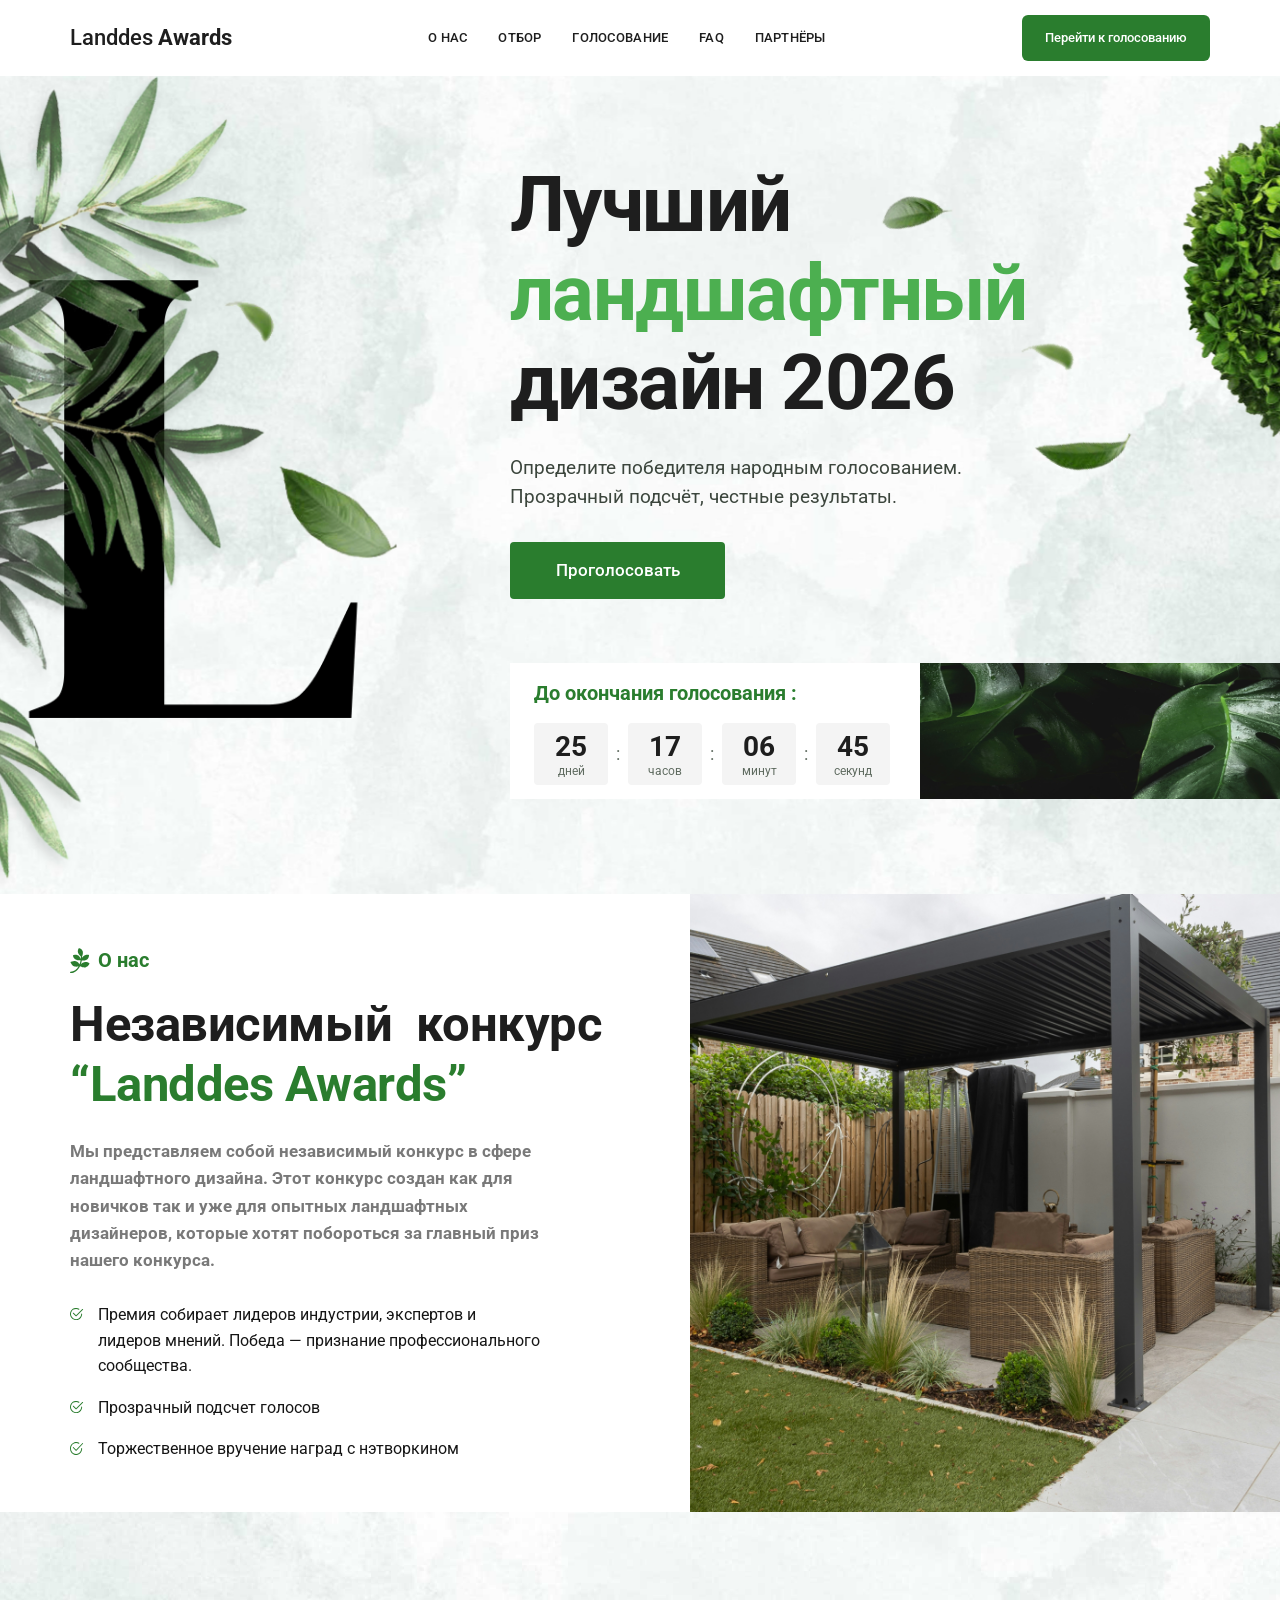
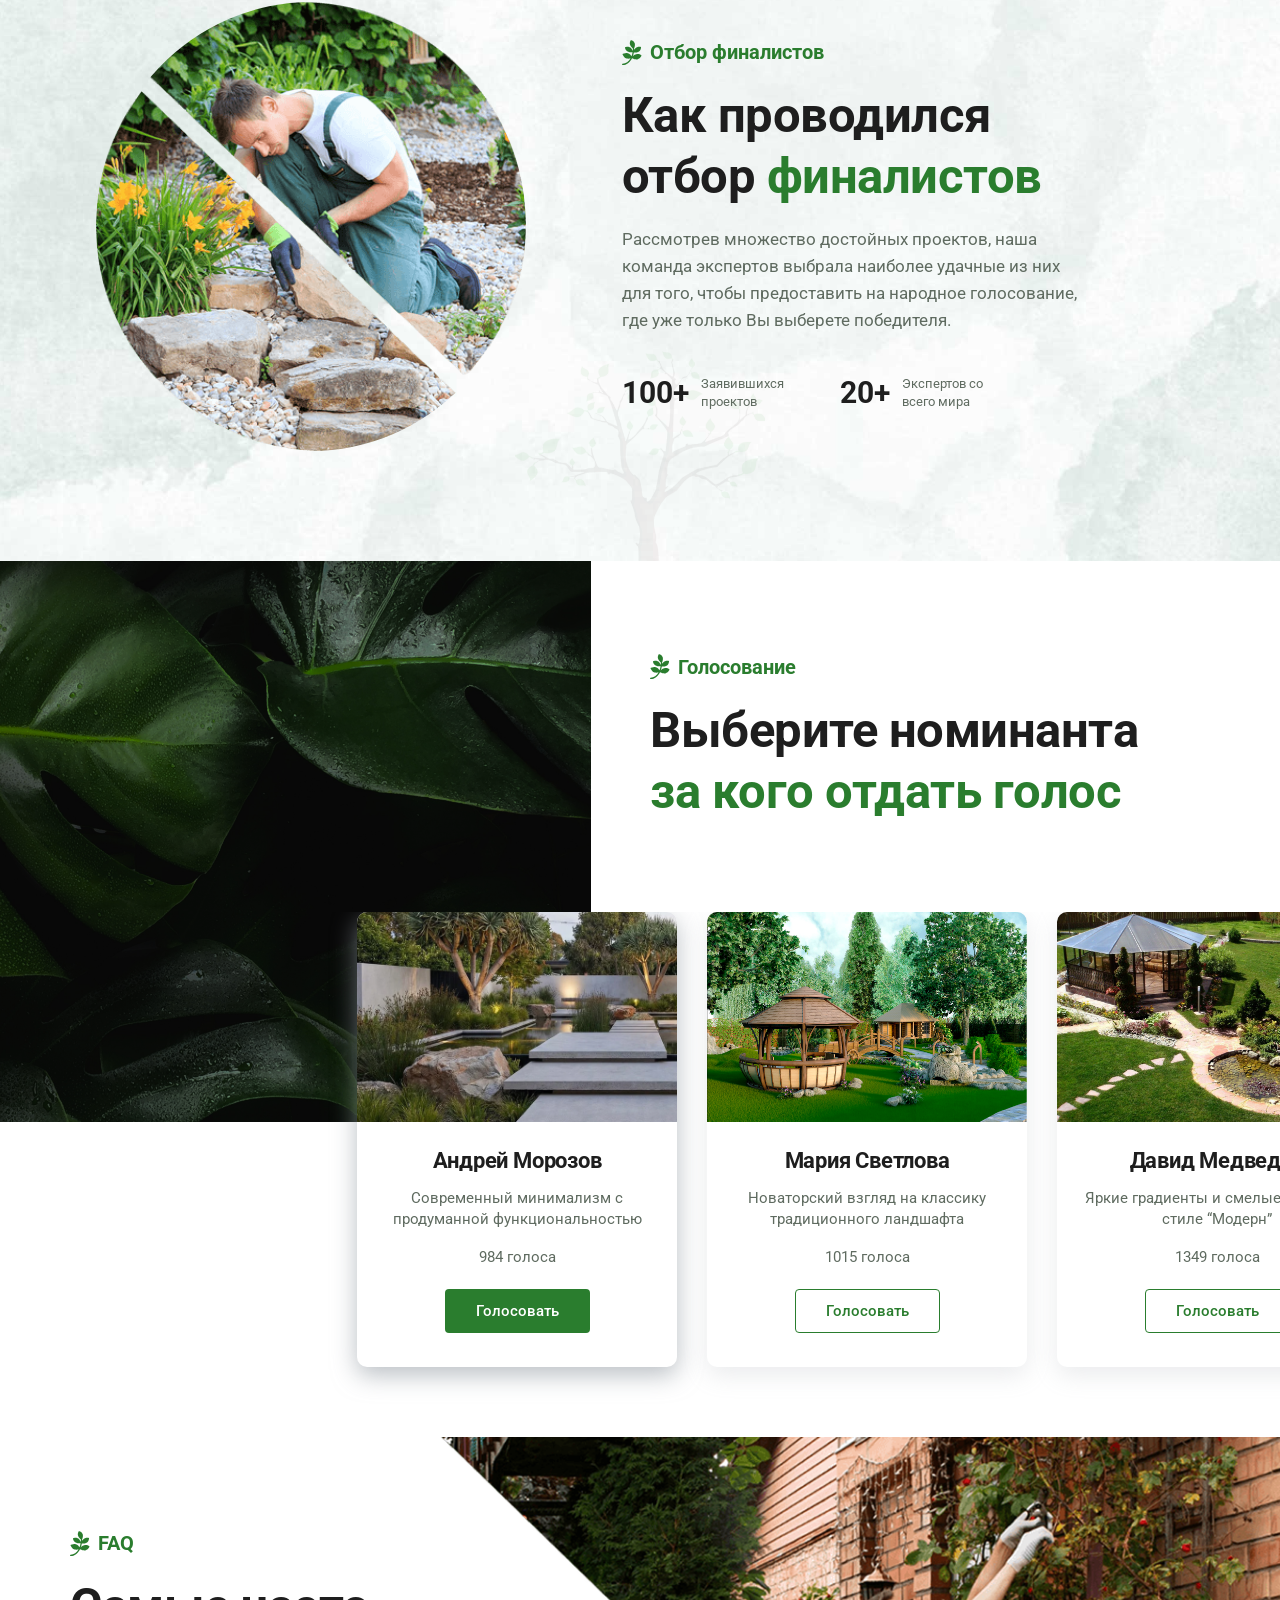
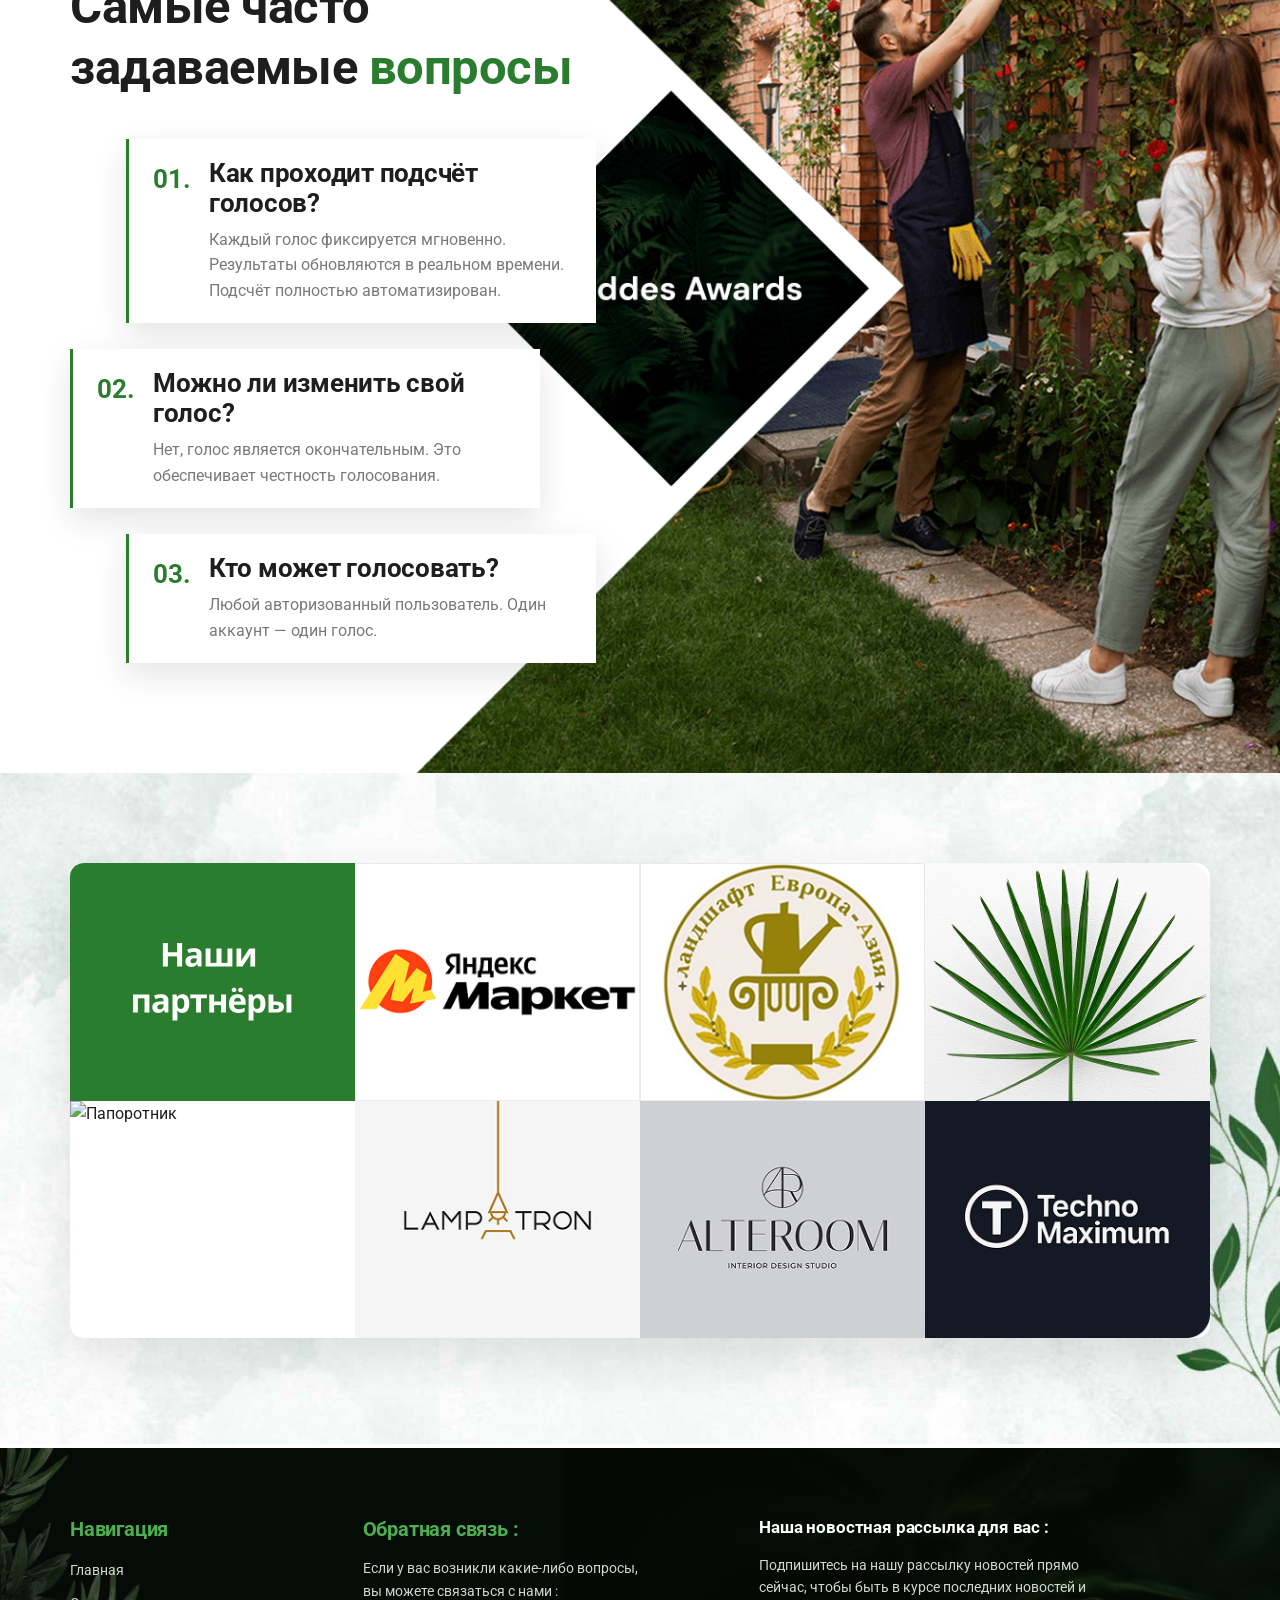
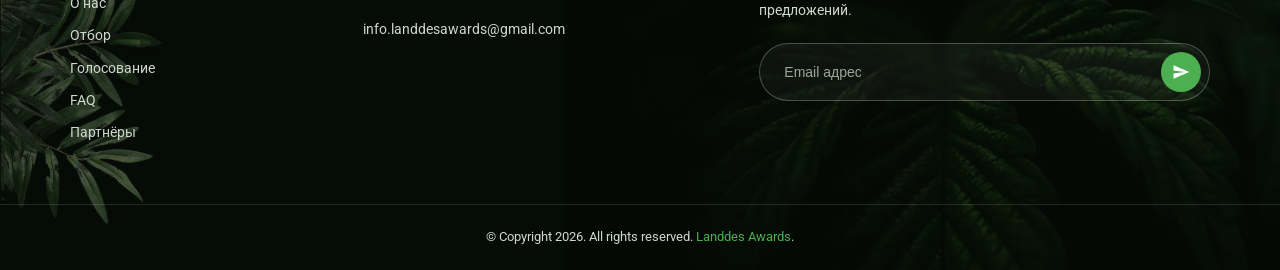
==== commit efbd7858: "build_4" ====
--- a/index.html
+++ b/index.html
@@ -1 +1 @@
-<!DOCTYPE html><html  lang="ru"><head><meta charset="utf-8"><meta name="viewport" content="width=device-width, initial-scale=1"><title>Landdes Awards — Лучший ландшафтный дизайн 2026</title><script type="importmap">{"imports":{"#entry":"/landscape_preview/_nuxt/BQQz75aR.js"}}</script><style>.header[data-v-dc4923e3]{z-index:20;background:#fff;position:sticky;top:0}.header__inner[data-v-dc4923e3]{justify-content:space-between;align-items:center;gap:32px;height:76px;display:flex}.logo[data-v-dc4923e3]{white-space:nowrap;font-family:Roboto,sans-serif;font-size:clamp(18px,2vw,22px);font-weight:500}.logo b[data-v-dc4923e3]{font-weight:700}.nav[data-v-dc4923e3]{text-transform:uppercase;letter-spacing:.02em;gap:clamp(16px,2.4vw,34px);font-family:Roboto,sans-serif;font-size:13px;font-weight:500;display:flex}.nav a[data-v-dc4923e3]:hover{color:var(--green)}.header__cta[data-v-dc4923e3]{white-space:nowrap;padding:12px 22px;font-size:13px}.burger[data-v-dc4923e3]{cursor:pointer;background:0 0;border:none;flex-direction:column;justify-content:center;gap:5px;width:40px;height:40px;padding:0;display:none}.burger__bar[data-v-dc4923e3]{background:var(--dark);width:24px;height:2px;margin-inline:auto;transition:transform .2s,opacity .2s}.burger__bar--open[data-v-dc4923e3]{transform:translateY(7px)rotate(45deg)}.burger__bar--open-2[data-v-dc4923e3]{transform:translateY(-7px)rotate(-45deg)}.burger__bar--hidden[data-v-dc4923e3]{opacity:0}.mobile-nav[data-v-dc4923e3]{border-top:1px solid var(--line);background:#fff;padding:16px 0 24px;box-shadow:0 18px 30px #18281a1a}.mobile-nav .container[data-v-dc4923e3]{gap:14px;font-family:Roboto,sans-serif;font-size:15px;font-weight:500;display:grid}.mobile-nav .btn[data-v-dc4923e3]{justify-self:start;margin-top:6px}@media (width<=1100px){.nav[data-v-dc4923e3]{display:none}.burger[data-v-dc4923e3]{display:flex}}@media (width<=700px){.header__cta[data-v-dc4923e3]{display:none}.header__inner[data-v-dc4923e3]{gap:12px;height:64px}}@media (width>=1101px){.mobile-nav[data-v-dc4923e3]{display:none!important}}</style><style>.hero[data-v-5b3c4f36]{--hero-offset:500px}.hero>.container[data-v-5b3c4f36]{background:url(/images/background-home.png) 50%/cover no-repeat;padding-top:84px;padding-bottom:95px;position:relative}@media (width<=990px){.hero>.container[data-v-5b3c4f36]{background:url(/images/background-home-mobile.png) 100%/cover no-repeat}}@media (width<=680px){.hero>.container[data-v-5b3c4f36]{background:url(/images/background-home-mobile-2.png) 100%/cover no-repeat}}@media (width<=610px){.hero>.container[data-v-5b3c4f36]{background:url(/images/sources/background-white.jpg) 100%/cover no-repeat}}.hero>.container[data-v-5b3c4f36]:after,.hero>.container[data-v-5b3c4f36]:before{content:"";width:50px;height:100%;position:absolute;top:0;bottom:0}@media (width<=1440px){.hero>.container[data-v-5b3c4f36]:after,.hero>.container[data-v-5b3c4f36]:before{display:none}}.hero>.container[data-v-5b3c4f36]:before{background:linear-gradient(90deg,#fff 0,#fff0);left:0}.hero>.container[data-v-5b3c4f36]:after{background:linear-gradient(270deg,#fff 0,#fff0);right:0}.hero-holder[data-v-5b3c4f36]{flex-flow:column;justify-content:flex-start;align-items:flex-end;gap:24px;display:flex}.hero-holder .hero__inner[data-v-5b3c4f36]{width:100%;max-width:735px}@media (width<=1280px){.hero-holder .hero__inner[data-v-5b3c4f36]{max-width:700px}}@media (width<=1100px){.hero-holder .hero__inner[data-v-5b3c4f36]{max-width:660px}}@media (width<=990px){.hero-holder .hero__inner[data-v-5b3c4f36]{max-width:none}}.hero-holder .container--flush[data-v-5b3c4f36]{width:100%;max-width:805px;right:calc(var(--gutter)*-1);position:relative}@media (width<=1280px){.hero-holder .container--flush[data-v-5b3c4f36]{max-width:770px}}@media (width<=1200px){.hero-holder .container--flush[data-v-5b3c4f36]{right:calc(var(--gutter)*-1)}}@media (width<=1100px){.hero-holder .container--flush[data-v-5b3c4f36]{max-width:700px}}@media (width<=990px){.hero-holder .container--flush[data-v-5b3c4f36]{max-width:none}}.hero__content[data-v-5b3c4f36]{text-align:left}.hero__title[data-v-5b3c4f36]{letter-spacing:-.02em;font-size:clamp(38px,6.1vw,88px);font-weight:700;line-height:1.14}.hero__title span[data-v-5b3c4f36]{color:var(--green-light)}.hero__text[data-v-5b3c4f36]{color:#3c463d;margin-top:26px;font-size:19px;line-height:1.55}.hero__content .btn[data-v-5b3c4f36]{border-radius:4px;min-width:215px;margin-top:30px;padding:14px 30px;font-size:17px}.timer[data-v-5b3c4f36]{align-items:stretch;gap:0;margin-top:40px;display:flex;overflow:hidden}.timer__card[data-v-5b3c4f36]{background:#fff;flex:1;padding:14px 24px}.timer__title[data-v-5b3c4f36]{color:var(--green);font-family:Roboto,sans-serif;font-size:20px;font-weight:700}.timer__values[data-v-5b3c4f36]{gap:8px;margin-top:14px}.timer__unit[data-v-5b3c4f36],.timer__values[data-v-5b3c4f36]{align-items:center;display:flex}.timer__unit[data-v-5b3c4f36]{background:#f4f4f4;border-radius:4px;flex-direction:column;min-width:74px;padding:6px 10px 8px}.timer__number[data-v-5b3c4f36]{font-family:Roboto,sans-serif;font-size:28px;font-weight:700;line-height:1.3}.timer__label[data-v-5b3c4f36]{color:var(--muted);font-size:12px;line-height:1}.timer__colon[data-v-5b3c4f36]{color:var(--muted);font-size:18px}.timer__image[data-v-5b3c4f36]{background:url(/images/background-timer.png) 50%/contain no-repeat;min-width:360px}@media (width<=900px){.timer__image[data-v-5b3c4f36]{max-width:100%}}@media (width<=600px){.timer__image[data-v-5b3c4f36]{display:none}}@media (width<=1100px){.hero[data-v-5b3c4f36]{--hero-offset:0px}}@media (width<=900px){.hero[data-v-5b3c4f36]{padding-bottom:40px}.hero__text[data-v-5b3c4f36]{font-size:16px}}@media (width<=600px){.hero__content .btn[data-v-5b3c4f36],.hero__text[data-v-5b3c4f36],.hero__title[data-v-5b3c4f36]{text-align:left}.hero__text br[data-v-5b3c4f36]{display:none}.timer__card[data-v-5b3c4f36]{padding:18px 16px}.timer__values[data-v-5b3c4f36]{gap:6px}.timer__unit[data-v-5b3c4f36]{flex:1;min-width:0;padding:8px 4px}.timer__number[data-v-5b3c4f36]{font-size:18px}.timer__label[data-v-5b3c4f36]{font-size:10px}}</style><style>.about[data-v-9ba22b28]{background:#fff}.about__content[data-v-9ba22b28]{padding:50px 0}.about__inner[data-v-9ba22b28]{grid-template-columns:1fr 1fr;align-items:stretch;gap:30px;padding-right:0;display:grid}.about__text[data-v-9ba22b28]{color:#797979;margin-top:22px;font-size:17px;font-weight:700}.about__list[data-v-9ba22b28]{gap:16px;margin-top:28px;display:grid}.about__list[data-v-9ba22b28],.about__text[data-v-9ba22b28]{padding-right:120px}.about__list li[data-v-9ba22b28]{color:#151515;grid-template-columns:18px 1fr;gap:10px;font-size:16px;display:grid}.about__list img[data-v-9ba22b28]{width:14px;margin-top:6px}.about__media img[data-v-9ba22b28]{-o-object-fit:cover;object-fit:cover;width:100%;height:100%}@media (width<=900px){.about__inner[data-v-9ba22b28]{padding-right:var(--gutter);grid-template-columns:1fr;gap:0}.about__content[data-v-9ba22b28]{padding-top:0}.about__list li[data-v-9ba22b28],.about__text[data-v-9ba22b28]{max-width:none}.about__list[data-v-9ba22b28],.about__text[data-v-9ba22b28]{padding-right:0}.about__media[data-v-9ba22b28]{margin:0 calc(var(--gutter)*-1)}.about__media img[data-v-9ba22b28]{max-height:320px}}</style><style>.selection[data-v-3a606032]{background:url(/images/background-home-2.png) 50%/cover no-repeat;padding:90px 0 110px}.selection__inner[data-v-3a606032]{grid-template-columns:.9fr 1.1fr;align-items:center;gap:70px;display:grid}.selection__media img[data-v-3a606032]{border-radius:50%;width:100%;max-width:430px;margin-inline:auto}@media (width<=900px){.selection__media img[data-v-3a606032]{display:none}}.stats[data-v-3a606032]{gap:56px;margin-top:34px;display:flex}.stat[data-v-3a606032]{align-items:center;gap:12px;display:flex}.stat__value[data-v-3a606032]{font-family:Roboto,sans-serif;font-size:30px;font-weight:700}.stat__label[data-v-3a606032]{color:var(--muted);font-size:13px;line-height:1.35}@media (width<=900px){.selection[data-v-3a606032]{padding:50px 0}.selection__inner[data-v-3a606032]{grid-template-columns:1fr;gap:0}.selection__media img[data-v-3a606032]{max-width:320px}}@media (width<=600px){.stats[data-v-3a606032]{flex-direction:column;gap:18px}}</style><style>.voting[data-v-464b6d8e]{--overlap:210px;--card-width:320px;background:#fff}.voting__head[data-v-464b6d8e]{padding:90px var(--gutter) 90px 50.8%;flex-direction:column;justify-content:center;min-height:330px;display:flex;position:relative}.voting__media[data-v-464b6d8e]{width:46.2%;height:calc(100% + var(--overlap));background:url(/images/leaves.png) 50%/cover no-repeat;position:absolute;top:0;left:0}.slider[data-v-464b6d8e]{z-index:1;position:relative}.slider__track[data-v-464b6d8e]{padding-inline:calc(50% - var(--card-width)/2);scroll-snap-type:x mandatory;scrollbar-width:none;overscroll-behavior-x:contain;align-items:flex-start;gap:30px;padding-bottom:70px;display:flex;overflow-x:auto}.slider__track[data-v-464b6d8e]::-webkit-scrollbar{display:none}.card[data-v-464b6d8e]{flex:0 0 var(--card-width);scroll-snap-align:center;cursor:pointer;background:#fff;border-radius:10px;flex-direction:column;transition:box-shadow .3s;display:flex;overflow:hidden;box-shadow:0 8px 24px #959da533}.card--current[data-v-464b6d8e]{cursor:default;box-shadow:0 8px 24px #959da5a6}.card--voted[data-v-464b6d8e]{outline:2px solid var(--green);outline-offset:-2px}.card__image[data-v-464b6d8e]{width:100%;height:var(--overlap);-o-object-fit:cover;object-fit:cover}.card__body[data-v-464b6d8e]{text-align:center;flex-direction:column;flex:1;align-items:center;gap:14px;padding:26px 24px 34px;display:flex}.card__name[data-v-464b6d8e]{font-size:22px;font-weight:700}.card__description[data-v-464b6d8e]{line-height:1.45}.card__description[data-v-464b6d8e],.card__votes[data-v-464b6d8e]{color:var(--muted);font-size:15px}.card__votes[data-v-464b6d8e]{margin-top:auto}.card .btn[data-v-464b6d8e]{border-radius:4px;margin-top:6px;padding:12px 30px;font-size:15px}.card .btn[data-v-464b6d8e]:disabled{opacity:.5;cursor:not-allowed}@media (width<=900px){.voting[data-v-464b6d8e]{--overlap:0px;--card-width:min(320px, 82vw);padding-bottom:0}.voting__head[data-v-464b6d8e]{min-height:0;padding:0 0 28px}.voting__media[data-v-464b6d8e]{width:100%;height:320px;position:static}.voting__intro[data-v-464b6d8e]{padding:28px var(--gutter) 0}.card__image[data-v-464b6d8e]{height:210px}}@media (prefers-reduced-motion:reduce){.card[data-v-464b6d8e]{transition:none}}</style><style>.faq[data-v-1c8bd1ee]{background:#fff;padding:90px 0 110px;position:relative;overflow:hidden}.faq__image[data-v-1c8bd1ee]{-o-object-fit:cover;object-fit:cover;height:100%;position:absolute;top:0;right:0}.faq__inner[data-v-1c8bd1ee]{z-index:1;position:relative}.faq__content[data-v-1c8bd1ee]{max-width:620px}.faq__list[data-v-1c8bd1ee]{gap:26px;margin-top:40px;display:grid}.faq__item[data-v-1c8bd1ee]{border-left:3px solid var(--green);background:#fff;grid-template-columns:44px 1fr;gap:12px;max-width:470px;padding:20px 24px;display:grid;box-shadow:0 12px 30px #18281a1f}.faq__number[data-v-1c8bd1ee]{color:var(--green);font-family:Roboto,sans-serif}.faq__number[data-v-1c8bd1ee],.faq__question[data-v-1c8bd1ee]{font-size:26px;font-weight:700}.faq__answer[data-v-1c8bd1ee]{color:#797979;margin-top:8px;font-size:16px}@media (width<=1100px){.faq[data-v-1c8bd1ee]{padding-top:0;padding-bottom:70px}.faq__image[data-v-1c8bd1ee]{display:none}.faq__content[data-v-1c8bd1ee],.faq__item[data-v-1c8bd1ee]{max-width:none}.faq__item[data-v-1c8bd1ee]{margin-left:0!important}}@media (width<=600px){.faq__item[data-v-1c8bd1ee]{grid-template-columns:34px 1fr;padding:16px 18px}}</style><style>.partners[data-v-606c5801]{background:url(/images/background-home-3.png) 50%/cover no-repeat;padding:90px 0 110px}.partners__grid[data-v-606c5801]{background:var(--line);border-radius:14px;grid-template-columns:repeat(4,1fr);display:grid;overflow:hidden;box-shadow:0 18px 50px #18281a1f}.partners__cell[data-v-606c5801]{aspect-ratio:6/5;background:#fff;justify-content:center;align-items:center;display:flex}.partners__cell--logo img[data-v-606c5801]{-o-object-fit:contain;object-fit:contain;width:100%;height:100%}.partners__cell--dark img[data-v-606c5801],.partners__cell--photo img[data-v-606c5801]{-o-object-fit:cover;object-fit:cover;width:100%;height:100%}.partners__cell--title[data-v-606c5801]{background:var(--green);padding:24px}.partners__cell--title img[data-v-606c5801]{-o-object-fit:contain;object-fit:contain;width:auto;max-width:100%;max-height:60%}@media (width<=900px){.partners[data-v-606c5801]{padding:64px 0 70px}.partners__grid[data-v-606c5801]{grid-template-columns:repeat(2,1fr)}}@media (width<=480px){.partners__cell[data-v-606c5801]{aspect-ratio:4/3}}</style><style>.footer[data-v-b96eca60]{color:#e7ece7;background:#101510 url(/images/background-dark.jpg) 50%/cover no-repeat;position:relative}.footer[data-v-b96eca60]:before{content:"";background:#090e09a6;position:absolute;inset:0}.footer[data-v-b96eca60]>*{position:relative}.footer__inner[data-v-b96eca60]{padding:70px var(--gutter) 60px;grid-template-columns:.7fr 1fr 1.3fr;gap:50px;display:grid}.footer__title[data-v-b96eca60]{color:var(--green-light);font-size:20px;font-weight:700}.footer__title--light[data-v-b96eca60]{color:#fff;font-size:17px}.footer__nav[data-v-b96eca60]{color:#cfd8cf;gap:10px;margin-top:18px;font-size:14px;display:grid}.footer__nav a[data-v-b96eca60]:hover{color:var(--green-light)}.footer__text[data-v-b96eca60]{max-width:46ch}.footer__mail[data-v-b96eca60],.footer__text[data-v-b96eca60]{color:#cfd8cf;margin-top:16px;font-size:14px}.footer__mail[data-v-b96eca60]{display:inline-block}.subscribe[data-v-b96eca60]{background:#ffffff0a;border:1px solid #ffffff40;border-radius:999px;align-items:center;gap:10px;max-width:520px;margin-top:22px;padding:8px 8px 8px 22px;display:flex}.subscribe input[data-v-b96eca60]{color:#fff;background:0 0;border:none;outline:none;flex:1;font-size:14px}.subscribe input[data-v-b96eca60]::placeholder{color:#9aa79a}.subscribe button[data-v-b96eca60]{background:var(--green-light);color:#fff;cursor:pointer;border:none;border-radius:50%;place-items:center;width:40px;height:40px;display:grid}.subscribe__done[data-v-b96eca60]{color:var(--green-light);margin-top:10px;font-size:13px}.footer__bottom[data-v-b96eca60]{text-align:center;color:#cfd8cf;border-top:1px solid #ffffff1f;padding:22px 0;font-size:13px}.footer__bottom span[data-v-b96eca60]{color:var(--green-light)}@media (width<=1100px){.footer__inner[data-v-b96eca60]{grid-template-columns:1fr 1fr;gap:40px}.footer-subscribe[data-v-b96eca60]{grid-column:1/3}.footer-subscribe form[data-v-b96eca60],.footer-subscribe p[data-v-b96eca60]{max-width:none}}@media (width<=900px){.footer__inner[data-v-b96eca60]{grid-template-columns:1fr;gap:32px}.footer__text[data-v-b96eca60]{max-width:none}.footer__text br[data-v-b96eca60]{display:none}}@media (width<=600px){.subscribe[data-v-b96eca60]{padding-left:16px}.footer__mail[data-v-b96eca60]{word-break:break-all}}</style><link rel="stylesheet" href="/landscape_preview/_nuxt/entry.EcX6cOQs.css" crossorigin><link rel="preload" as="fetch" crossorigin="anonymous" href="/landscape_preview/_payload.json?_b=11275106-c9f3-47a9-a45b-8c27ac40d244"><link rel="modulepreload" as="script" crossorigin href="/landscape_preview/_nuxt/BQQz75aR.js"><link rel="modulepreload" as="script" crossorigin href="/landscape_preview/_nuxt/Dq4jYd32.js"><link rel="modulepreload" as="script" crossorigin href="/landscape_preview/_nuxt/DKOKXO7L.js"><link rel="modulepreload" as="script" crossorigin href="/landscape_preview/_nuxt/jAQB5YOQ.js"><script type="module" src="/landscape_preview/_nuxt/BQQz75aR.js" crossorigin></script><link rel="prefetch" as="script" crossorigin href="/landscape_preview/_nuxt/DcgBJ-4U.js"><link rel="prefetch" as="script" crossorigin href="/landscape_preview/_nuxt/CgiiPdsq.js"><meta name="description" content="Независимый конкурс в сфере ландшафтного дизайна. Определите победителя народным голосованием."></head><body><div id="__nuxt"><div><header class="header" data-v-dc4923e3><div class="container header__inner" data-v-dc4923e3><a class="logo" href="#top" data-v-dc4923e3>Landdes <b data-v-dc4923e3>Awards</b></a><nav class="nav" data-v-dc4923e3><!--[--><a href="#about" data-v-dc4923e3>О нас</a><a href="#selection" data-v-dc4923e3>Отбор</a><a href="#voting" data-v-dc4923e3>Голосование</a><a href="#faq" data-v-dc4923e3>FAQ</a><a href="#partners" data-v-dc4923e3>Партнёры</a><!--]--></nav><a class="btn btn--primary header__cta" href="#voting" data-v-dc4923e3>Перейти к голосованию</a><button class="burger" type="button" aria-expanded="false" aria-label="Меню" data-v-dc4923e3><span class="burger__bar" data-v-dc4923e3></span><span class="burger__bar" data-v-dc4923e3></span><span class="burger__bar" data-v-dc4923e3></span></button></div><nav class="mobile-nav" style="display:none;" data-v-dc4923e3><div class="container" data-v-dc4923e3><!--[--><a href="#about" data-v-dc4923e3>О нас</a><a href="#selection" data-v-dc4923e3>Отбор</a><a href="#voting" data-v-dc4923e3>Голосование</a><a href="#faq" data-v-dc4923e3>FAQ</a><a href="#partners" data-v-dc4923e3>Партнёры</a><!--]--><a class="btn btn--primary" href="#voting" data-v-dc4923e3> Перейти к голосованию </a></div></nav></header><main><section id="top" class="hero" data-v-5b3c4f36><div class="container" data-v-5b3c4f36><div class="hero-holder" data-v-5b3c4f36><div class="hero__inner" data-v-5b3c4f36><div class="hero__content" data-v-5b3c4f36><h1 class="hero__title" data-v-5b3c4f36> Лучший<br data-v-5b3c4f36><span data-v-5b3c4f36>ландшафтный</span><br data-v-5b3c4f36> дизайн 2026 </h1><p class="hero__text" data-v-5b3c4f36> Определите победителя народным голосованием.<br data-v-5b3c4f36> Прозрачный подсчёт, честные результаты. </p><a class="btn btn--primary" href="#voting" data-v-5b3c4f36>Проголосовать</a></div></div><div class="container--flush" data-v-5b3c4f36><div class="timer" data-v-5b3c4f36><div class="timer__card" data-v-5b3c4f36><p class="timer__title" data-v-5b3c4f36>До окончания голосования :</p><div class="timer__values" data-v-5b3c4f36><div class="timer__unit" data-v-5b3c4f36><span class="timer__number" data-v-5b3c4f36>00</span><span class="timer__label" data-v-5b3c4f36>дней</span></div><span class="timer__colon" data-v-5b3c4f36>:</span><div class="timer__unit" data-v-5b3c4f36><span class="timer__number" data-v-5b3c4f36>00</span><span class="timer__label" data-v-5b3c4f36>часов</span></div><span class="timer__colon" data-v-5b3c4f36>:</span><div class="timer__unit" data-v-5b3c4f36><span class="timer__number" data-v-5b3c4f36>00</span><span class="timer__label" data-v-5b3c4f36>минут</span></div><span class="timer__colon" data-v-5b3c4f36>:</span><div class="timer__unit" data-v-5b3c4f36><span class="timer__number" data-v-5b3c4f36>00</span><span class="timer__label" data-v-5b3c4f36>секунд</span></div></div></div><div class="timer__image" data-v-5b3c4f36></div></div></div></div></div></section><section id="about" class="about" data-v-9ba22b28><div class="container about__inner" data-v-9ba22b28><div class="about__content" data-v-9ba22b28><span class="eyebrow" data-v-9ba22b28><img src="/landscape_preview/images/icons/branch.svg" alt="" data-v-9ba22b28> О нас </span><h2 class="section-title" data-v-9ba22b28> Независимый  конкурс<br data-v-9ba22b28><span data-v-9ba22b28>“Landdes Awards”</span></h2><p class="about__text" data-v-9ba22b28> Мы представляем собой независимый конкурс в сфере ландшафтного дизайна. Этот конкурс создан как для новичков так и уже для опытных ландшафтных дизайнеров, которые хотят побороться за главный приз нашего конкурса. </p><ul class="about__list" data-v-9ba22b28><!--[--><li data-v-9ba22b28><img src="/landscape_preview/images/icons/check.svg" alt="" data-v-9ba22b28><span data-v-9ba22b28>Премия собирает лидеров индустрии, экспертов и лидеров мнений. Победа — признание профессионального сообщества.</span></li><li data-v-9ba22b28><img src="/landscape_preview/images/icons/check.svg" alt="" data-v-9ba22b28><span data-v-9ba22b28>Прозрачный подсчет голосов</span></li><li data-v-9ba22b28><img src="/landscape_preview/images/icons/check.svg" alt="" data-v-9ba22b28><span data-v-9ba22b28>Торжественное вручение наград с нэтворкином</span></li><!--]--></ul></div><div class="about__media" data-v-9ba22b28><img src="/landscape_preview/images/landscape-1.png" alt="Ландшафтный проект с перголой" data-v-9ba22b28></div></div></section><section id="selection" class="selection" data-v-3a606032><div class="container selection__inner" data-v-3a606032><div class="selection__media" data-v-3a606032><img src="/landscape_preview/images/man-working.png" alt="Ландшафтный дизайнер за работой" data-v-3a606032></div><div class="selection__content" data-v-3a606032><span class="eyebrow" data-v-3a606032><img src="/landscape_preview/images/icons/branch.svg" alt="" data-v-3a606032> Отбор финалистов </span><h2 class="section-title" data-v-3a606032> Как проводился<br data-v-3a606032> отбор <span data-v-3a606032>финалистов</span></h2><p class="lead" data-v-3a606032> Рассмотрев множество достойных проектов, наша команда экспертов выбрала наиболее удачные из них для того, чтобы предоставить на народное голосование, где уже только Вы выберете победителя. </p><div class="stats" data-v-3a606032><div class="stat" data-v-3a606032><span class="stat__value" data-v-3a606032>100+</span><span class="stat__label" data-v-3a606032>Заявившихся<br data-v-3a606032>проектов</span></div><div class="stat" data-v-3a606032><span class="stat__value" data-v-3a606032>20+</span><span class="stat__label" data-v-3a606032>Экспертов со<br data-v-3a606032>всего мира</span></div></div></div></div></section><section id="voting" class="voting" data-v-464b6d8e><div class="voting__head" data-v-464b6d8e><div class="voting__media" data-v-464b6d8e></div><div class="voting__intro" data-v-464b6d8e><span class="eyebrow" data-v-464b6d8e><img src="/landscape_preview/images/icons/branch.svg" alt="" data-v-464b6d8e> Голосование </span><h2 class="section-title" data-v-464b6d8e> Выберите номинанта<br data-v-464b6d8e><span data-v-464b6d8e>за кого отдать голос</span></h2></div></div><div class="slider" data-v-464b6d8e><div class="slider__track" data-v-464b6d8e><!--[--><article class="card" data-v-464b6d8e><img class="card__image" src="/images/slider/3.png" alt="Андрей Морозов" data-v-464b6d8e><div class="card__body" data-v-464b6d8e><h3 class="card__name" data-v-464b6d8e>Андрей Морозов</h3><p class="card__description" data-v-464b6d8e>Современный минимализм с продуманной функциональностью</p><p class="card__votes" data-v-464b6d8e>984 голоса</p><button class="btn--outline btn" type="button" data-v-464b6d8e>Голосовать</button></div></article><article class="card" data-v-464b6d8e><img class="card__image" src="/images/slider/4.png" alt="Мария Светлова" data-v-464b6d8e><div class="card__body" data-v-464b6d8e><h3 class="card__name" data-v-464b6d8e>Мария Светлова</h3><p class="card__description" data-v-464b6d8e>Новаторский взгляд на классику традиционного ландшафта</p><p class="card__votes" data-v-464b6d8e>1015 голоса</p><button class="btn--outline btn" type="button" data-v-464b6d8e>Голосовать</button></div></article><article class="card--current card" data-v-464b6d8e><img class="card__image" src="/images/slider/1.png" alt="Давид Медведев" data-v-464b6d8e><div class="card__body" data-v-464b6d8e><h3 class="card__name" data-v-464b6d8e>Давид Медведев</h3><p class="card__description" data-v-464b6d8e>Яркие градиенты и смелые формы в стиле “Модерн”</p><p class="card__votes" data-v-464b6d8e>1349 голоса</p><button class="btn--primary btn" type="button" data-v-464b6d8e>Голосовать</button></div></article><article class="card" data-v-464b6d8e><img class="card__image" src="/images/slider/2.png" alt="Ольга Мазур" data-v-464b6d8e><div class="card__body" data-v-464b6d8e><h3 class="card__name" data-v-464b6d8e>Ольга Мазур</h3><p class="card__description" data-v-464b6d8e>Классический скандинавский стиль с элементами модерна</p><p class="card__votes" data-v-464b6d8e>1089 голоса</p><button class="btn--outline btn" type="button" data-v-464b6d8e>Голосовать</button></div></article><article class="card" data-v-464b6d8e><img class="card__image" src="/images/slider/3.png" alt="Фёдор Белов" data-v-464b6d8e><div class="card__body" data-v-464b6d8e><h3 class="card__name" data-v-464b6d8e>Фёдор Белов</h3><p class="card__description" data-v-464b6d8e>Премиальный подход с акцентом на хвойные композиции</p><p class="card__votes" data-v-464b6d8e>1737 голоса</p><button class="btn--outline btn" type="button" data-v-464b6d8e>Голосовать</button></div></article><!--]--></div></div></section><section id="faq" class="faq" data-v-1c8bd1ee><img class="faq__image" src="/landscape_preview/images/landscape-2.png" alt="Участники конкурса в саду" data-v-1c8bd1ee><div class="container faq__inner" data-v-1c8bd1ee><div class="faq__content" data-v-1c8bd1ee><span class="eyebrow" data-v-1c8bd1ee><img src="/landscape_preview/images/icons/branch.svg" alt="" data-v-1c8bd1ee> FAQ </span><h2 class="section-title" data-v-1c8bd1ee> Самые часто<br data-v-1c8bd1ee> задаваемые <span data-v-1c8bd1ee>вопросы</span></h2><div class="faq__list" data-v-1c8bd1ee><!--[--><article class="faq__item" style="margin-left:56px;" data-v-1c8bd1ee><span class="faq__number" data-v-1c8bd1ee>01.</span><div data-v-1c8bd1ee><h3 class="faq__question" data-v-1c8bd1ee>Как проходит подсчёт голосов?</h3><p class="faq__answer" data-v-1c8bd1ee>Каждый голос фиксируется мгновенно. Результаты обновляются в реальном времени. Подсчёт полностью автоматизирован.</p></div></article><article class="faq__item" style="margin-left:0;" data-v-1c8bd1ee><span class="faq__number" data-v-1c8bd1ee>02.</span><div data-v-1c8bd1ee><h3 class="faq__question" data-v-1c8bd1ee>Можно ли изменить свой голос?</h3><p class="faq__answer" data-v-1c8bd1ee>Нет, голос является окончательным. Это обеспечивает честность голосования.</p></div></article><article class="faq__item" style="margin-left:56px;" data-v-1c8bd1ee><span class="faq__number" data-v-1c8bd1ee>03.</span><div data-v-1c8bd1ee><h3 class="faq__question" data-v-1c8bd1ee>Кто может голосовать?</h3><p class="faq__answer" data-v-1c8bd1ee>Любой авторизованный пользователь. Один аккаунт — один голос.</p></div></article><!--]--></div></div></div></section><section id="partners" class="partners" data-v-606c5801><div class="container" data-v-606c5801><div class="partners__grid" data-v-606c5801><!--[--><div class="partners__cell--title partners__cell" data-v-606c5801><img src="/images/partners/our-partners.png" alt="Наши партнёры" loading="lazy" data-v-606c5801></div><div class="partners__cell--logo partners__cell" data-v-606c5801><img src="/images/partners/yandex.png" alt="Яндекс Маркет" loading="lazy" data-v-606c5801></div><div class="partners__cell--logo partners__cell" data-v-606c5801><img src="/images/partners/landscape-asia.png" alt="Ландшафт Европа-Азия" loading="lazy" data-v-606c5801></div><div class="partners__cell--photo partners__cell" data-v-606c5801><img src="/images/partners/branch.png" alt="Пальмовый лист" loading="lazy" data-v-606c5801></div><div class="partners__cell--photo partners__cell" data-v-606c5801><img src="/images/partners/bush.jpg" alt="Папоротник" loading="lazy" data-v-606c5801></div><div class="partners__cell--logo partners__cell" data-v-606c5801><img src="/images/partners/lamptron.png" alt="LAMPTRON" loading="lazy" data-v-606c5801></div><div class="partners__cell--logo partners__cell" data-v-606c5801><img src="/images/partners/alteroom.png" alt="ALTEROOM" loading="lazy" data-v-606c5801></div><div class="partners__cell--logo partners__cell--dark partners__cell" data-v-606c5801><img src="/images/partners/techno-maximum.png" alt="Techno Maximum" loading="lazy" data-v-606c5801></div><!--]--></div></div></section></main><footer class="footer" data-v-b96eca60><div class="container footer__inner" data-v-b96eca60><div data-v-b96eca60><h3 class="footer__title" data-v-b96eca60>Навигация</h3><ul class="footer__nav" data-v-b96eca60><!--[--><li data-v-b96eca60><a href="#top" data-v-b96eca60>Главная</a></li><li data-v-b96eca60><a href="#about" data-v-b96eca60>О нас</a></li><li data-v-b96eca60><a href="#selection" data-v-b96eca60>Отбор</a></li><li data-v-b96eca60><a href="#voting" data-v-b96eca60>Голосование</a></li><li data-v-b96eca60><a href="#faq" data-v-b96eca60>FAQ</a></li><li data-v-b96eca60><a href="#partners" data-v-b96eca60>Партнёры</a></li><!--]--></ul></div><div data-v-b96eca60><h3 class="footer__title" data-v-b96eca60>Обратная связь :</h3><p class="footer__text" data-v-b96eca60> Если у вас возникли какие-либо вопросы,<br data-v-b96eca60> вы можете связаться с нами : </p><a class="footer__mail" href="mailto:info.landdesawards@gmail.com" data-v-b96eca60> info.landdesawards@gmail.com </a></div><div class="footer-subscribe" data-v-b96eca60><h3 class="footer__title footer__title--light" data-v-b96eca60>Наша новостная рассылка для вас :</h3><p class="footer__text" data-v-b96eca60> Подпишитесь на нашу рассылку новостей прямо сейчас, чтобы быть в курсе последних новостей и предложений. </p><form class="subscribe" data-v-b96eca60><input value="" type="email" placeholder="Email адрес" aria-label="Email адрес" data-v-b96eca60><button type="submit" aria-label="Подписаться" data-v-b96eca60><svg viewBox="0 0 24 24" width="18" height="18" fill="currentColor" data-v-b96eca60><path d="M2 21l21-9L2 3v7l15 2-15 2v7z" data-v-b96eca60></path></svg></button></form><!----></div></div><div class="footer__bottom" data-v-b96eca60> © Copyright 2026. All rights reserved. <span data-v-b96eca60>Landdes Awards</span>. </div></footer></div></div><div id="teleports"></div><script>window.__NUXT__={};window.__NUXT__.config={public:{},app:{baseURL:"/landscape_preview",buildId:"11275106-c9f3-47a9-a45b-8c27ac40d244",buildAssetsDir:"/_nuxt/",cdnURL:""}}</script><script type="application/json" data-nuxt-data="nuxt-app" data-ssr="true" id="__NUXT_DATA__" data-src="/landscape_preview/_payload.json?_b=11275106-c9f3-47a9-a45b-8c27ac40d244">[{"state":1,"once":3,"_errors":4,"serverRendered":6,"path":7,"prerenderedAt":8},["Reactive",2],{},["Set"],["ShallowReactive",5],{},true,"\u002F",1787326136516]</script></body></html>+<!DOCTYPE html><html  lang="ru"><head><meta charset="utf-8"><meta name="viewport" content="width=device-width, initial-scale=1"><title>Landdes Awards — Лучший ландшафтный дизайн 2026</title><script type="importmap">{"imports":{"#entry":"/_nuxt/BQQz75aR.js"}}</script><style>.header[data-v-dc4923e3]{z-index:20;background:#fff;position:sticky;top:0}.header__inner[data-v-dc4923e3]{justify-content:space-between;align-items:center;gap:32px;height:76px;display:flex}.logo[data-v-dc4923e3]{white-space:nowrap;font-family:Roboto,sans-serif;font-size:clamp(18px,2vw,22px);font-weight:500}.logo b[data-v-dc4923e3]{font-weight:700}.nav[data-v-dc4923e3]{text-transform:uppercase;letter-spacing:.02em;gap:clamp(16px,2.4vw,34px);font-family:Roboto,sans-serif;font-size:13px;font-weight:500;display:flex}.nav a[data-v-dc4923e3]:hover{color:var(--green)}.header__cta[data-v-dc4923e3]{white-space:nowrap;padding:12px 22px;font-size:13px}.burger[data-v-dc4923e3]{cursor:pointer;background:0 0;border:none;flex-direction:column;justify-content:center;gap:5px;width:40px;height:40px;padding:0;display:none}.burger__bar[data-v-dc4923e3]{background:var(--dark);width:24px;height:2px;margin-inline:auto;transition:transform .2s,opacity .2s}.burger__bar--open[data-v-dc4923e3]{transform:translateY(7px)rotate(45deg)}.burger__bar--open-2[data-v-dc4923e3]{transform:translateY(-7px)rotate(-45deg)}.burger__bar--hidden[data-v-dc4923e3]{opacity:0}.mobile-nav[data-v-dc4923e3]{border-top:1px solid var(--line);background:#fff;padding:16px 0 24px;box-shadow:0 18px 30px #18281a1a}.mobile-nav .container[data-v-dc4923e3]{gap:14px;font-family:Roboto,sans-serif;font-size:15px;font-weight:500;display:grid}.mobile-nav .btn[data-v-dc4923e3]{justify-self:start;margin-top:6px}@media (width<=1100px){.nav[data-v-dc4923e3]{display:none}.burger[data-v-dc4923e3]{display:flex}}@media (width<=700px){.header__cta[data-v-dc4923e3]{display:none}.header__inner[data-v-dc4923e3]{gap:12px;height:64px}}@media (width>=1101px){.mobile-nav[data-v-dc4923e3]{display:none!important}}</style><style>.hero[data-v-5b3c4f36]{--hero-offset:500px}.hero>.container[data-v-5b3c4f36]{background:url(/images/background-home.png) 50%/cover no-repeat;padding-top:84px;padding-bottom:95px;position:relative}@media (width<=990px){.hero>.container[data-v-5b3c4f36]{background:url(/images/background-home-mobile.png) 100%/cover no-repeat}}@media (width<=680px){.hero>.container[data-v-5b3c4f36]{background:url(/images/background-home-mobile-2.png) 100%/cover no-repeat}}@media (width<=610px){.hero>.container[data-v-5b3c4f36]{background:url(/images/sources/background-white.jpg) 100%/cover no-repeat}}.hero>.container[data-v-5b3c4f36]:after,.hero>.container[data-v-5b3c4f36]:before{content:"";width:50px;height:100%;position:absolute;top:0;bottom:0}@media (width<=1440px){.hero>.container[data-v-5b3c4f36]:after,.hero>.container[data-v-5b3c4f36]:before{display:none}}.hero>.container[data-v-5b3c4f36]:before{background:linear-gradient(90deg,#fff 0,#fff0);left:0}.hero>.container[data-v-5b3c4f36]:after{background:linear-gradient(270deg,#fff 0,#fff0);right:0}.hero-holder[data-v-5b3c4f36]{flex-flow:column;justify-content:flex-start;align-items:flex-end;gap:24px;display:flex}.hero-holder .hero__inner[data-v-5b3c4f36]{width:100%;max-width:735px}@media (width<=1280px){.hero-holder .hero__inner[data-v-5b3c4f36]{max-width:700px}}@media (width<=1100px){.hero-holder .hero__inner[data-v-5b3c4f36]{max-width:660px}}@media (width<=990px){.hero-holder .hero__inner[data-v-5b3c4f36]{max-width:none}}.hero-holder .container--flush[data-v-5b3c4f36]{width:100%;max-width:805px;right:calc(var(--gutter)*-1);position:relative}@media (width<=1280px){.hero-holder .container--flush[data-v-5b3c4f36]{max-width:770px}}@media (width<=1200px){.hero-holder .container--flush[data-v-5b3c4f36]{right:calc(var(--gutter)*-1)}}@media (width<=1100px){.hero-holder .container--flush[data-v-5b3c4f36]{max-width:700px}}@media (width<=990px){.hero-holder .container--flush[data-v-5b3c4f36]{max-width:none}}.hero__content[data-v-5b3c4f36]{text-align:left}.hero__title[data-v-5b3c4f36]{letter-spacing:-.02em;font-size:clamp(38px,6.1vw,88px);font-weight:700;line-height:1.14}.hero__title span[data-v-5b3c4f36]{color:var(--green-light)}.hero__text[data-v-5b3c4f36]{color:#3c463d;margin-top:26px;font-size:19px;line-height:1.55}.hero__content .btn[data-v-5b3c4f36]{border-radius:4px;min-width:215px;margin-top:30px;padding:14px 30px;font-size:17px}.timer[data-v-5b3c4f36]{align-items:stretch;gap:0;margin-top:40px;display:flex;overflow:hidden}.timer__card[data-v-5b3c4f36]{background:#fff;flex:1;padding:14px 24px}.timer__title[data-v-5b3c4f36]{color:var(--green);font-family:Roboto,sans-serif;font-size:20px;font-weight:700}.timer__values[data-v-5b3c4f36]{gap:8px;margin-top:14px}.timer__unit[data-v-5b3c4f36],.timer__values[data-v-5b3c4f36]{align-items:center;display:flex}.timer__unit[data-v-5b3c4f36]{background:#f4f4f4;border-radius:4px;flex-direction:column;min-width:74px;padding:6px 10px 8px}.timer__number[data-v-5b3c4f36]{font-family:Roboto,sans-serif;font-size:28px;font-weight:700;line-height:1.3}.timer__label[data-v-5b3c4f36]{color:var(--muted);font-size:12px;line-height:1}.timer__colon[data-v-5b3c4f36]{color:var(--muted);font-size:18px}.timer__image[data-v-5b3c4f36]{background:url(/images/background-timer.png) 50%/contain no-repeat;min-width:360px}@media (width<=900px){.timer__image[data-v-5b3c4f36]{max-width:100%}}@media (width<=600px){.timer__image[data-v-5b3c4f36]{display:none}}@media (width<=1100px){.hero[data-v-5b3c4f36]{--hero-offset:0px}}@media (width<=900px){.hero[data-v-5b3c4f36]{padding-bottom:40px}.hero__text[data-v-5b3c4f36]{font-size:16px}}@media (width<=600px){.hero__content .btn[data-v-5b3c4f36],.hero__text[data-v-5b3c4f36],.hero__title[data-v-5b3c4f36]{text-align:left}.hero__text br[data-v-5b3c4f36]{display:none}.timer__card[data-v-5b3c4f36]{padding:18px 16px}.timer__values[data-v-5b3c4f36]{gap:6px}.timer__unit[data-v-5b3c4f36]{flex:1;min-width:0;padding:8px 4px}.timer__number[data-v-5b3c4f36]{font-size:18px}.timer__label[data-v-5b3c4f36]{font-size:10px}}</style><style>.about[data-v-9ba22b28]{background:#fff}.about__content[data-v-9ba22b28]{padding:50px 0}.about__inner[data-v-9ba22b28]{grid-template-columns:1fr 1fr;align-items:stretch;gap:30px;padding-right:0;display:grid}.about__text[data-v-9ba22b28]{color:#797979;margin-top:22px;font-size:17px;font-weight:700}.about__list[data-v-9ba22b28]{gap:16px;margin-top:28px;display:grid}.about__list[data-v-9ba22b28],.about__text[data-v-9ba22b28]{padding-right:120px}.about__list li[data-v-9ba22b28]{color:#151515;grid-template-columns:18px 1fr;gap:10px;font-size:16px;display:grid}.about__list img[data-v-9ba22b28]{width:14px;margin-top:6px}.about__media img[data-v-9ba22b28]{-o-object-fit:cover;object-fit:cover;width:100%;height:100%}@media (width<=900px){.about__inner[data-v-9ba22b28]{padding-right:var(--gutter);grid-template-columns:1fr;gap:0}.about__content[data-v-9ba22b28]{padding-top:0}.about__list li[data-v-9ba22b28],.about__text[data-v-9ba22b28]{max-width:none}.about__list[data-v-9ba22b28],.about__text[data-v-9ba22b28]{padding-right:0}.about__media[data-v-9ba22b28]{margin:0 calc(var(--gutter)*-1)}.about__media img[data-v-9ba22b28]{max-height:320px}}</style><style>.selection[data-v-3a606032]{background:url(/images/background-home-2.png) 50%/cover no-repeat;padding:90px 0 110px}.selection__inner[data-v-3a606032]{grid-template-columns:.9fr 1.1fr;align-items:center;gap:70px;display:grid}.selection__media img[data-v-3a606032]{border-radius:50%;width:100%;max-width:430px;margin-inline:auto}@media (width<=900px){.selection__media img[data-v-3a606032]{display:none}}.stats[data-v-3a606032]{gap:56px;margin-top:34px;display:flex}.stat[data-v-3a606032]{align-items:center;gap:12px;display:flex}.stat__value[data-v-3a606032]{font-family:Roboto,sans-serif;font-size:30px;font-weight:700}.stat__label[data-v-3a606032]{color:var(--muted);font-size:13px;line-height:1.35}@media (width<=900px){.selection[data-v-3a606032]{padding:50px 0}.selection__inner[data-v-3a606032]{grid-template-columns:1fr;gap:0}.selection__media img[data-v-3a606032]{max-width:320px}}@media (width<=600px){.stats[data-v-3a606032]{flex-direction:column;gap:18px}}</style><style>.voting[data-v-464b6d8e]{--overlap:210px;--card-width:320px;background:#fff}.voting__head[data-v-464b6d8e]{padding:90px var(--gutter) 90px 50.8%;flex-direction:column;justify-content:center;min-height:330px;display:flex;position:relative}.voting__media[data-v-464b6d8e]{width:46.2%;height:calc(100% + var(--overlap));background:url(/images/leaves.png) 50%/cover no-repeat;position:absolute;top:0;left:0}.slider[data-v-464b6d8e]{z-index:1;position:relative}.slider__track[data-v-464b6d8e]{padding-inline:calc(50% - var(--card-width)/2);scroll-snap-type:x mandatory;scrollbar-width:none;overscroll-behavior-x:contain;align-items:flex-start;gap:30px;padding-bottom:70px;display:flex;overflow-x:auto}.slider__track[data-v-464b6d8e]::-webkit-scrollbar{display:none}.card[data-v-464b6d8e]{flex:0 0 var(--card-width);scroll-snap-align:center;cursor:pointer;background:#fff;border-radius:10px;flex-direction:column;transition:box-shadow .3s;display:flex;overflow:hidden;box-shadow:0 8px 24px #959da533}.card--current[data-v-464b6d8e]{cursor:default;box-shadow:0 8px 24px #959da5a6}.card--voted[data-v-464b6d8e]{outline:2px solid var(--green);outline-offset:-2px}.card__image[data-v-464b6d8e]{width:100%;height:var(--overlap);-o-object-fit:cover;object-fit:cover}.card__body[data-v-464b6d8e]{text-align:center;flex-direction:column;flex:1;align-items:center;gap:14px;padding:26px 24px 34px;display:flex}.card__name[data-v-464b6d8e]{font-size:22px;font-weight:700}.card__description[data-v-464b6d8e]{line-height:1.45}.card__description[data-v-464b6d8e],.card__votes[data-v-464b6d8e]{color:var(--muted);font-size:15px}.card__votes[data-v-464b6d8e]{margin-top:auto}.card .btn[data-v-464b6d8e]{border-radius:4px;margin-top:6px;padding:12px 30px;font-size:15px}.card .btn[data-v-464b6d8e]:disabled{opacity:.5;cursor:not-allowed}@media (width<=900px){.voting[data-v-464b6d8e]{--overlap:0px;--card-width:min(320px, 82vw);padding-bottom:0}.voting__head[data-v-464b6d8e]{min-height:0;padding:0 0 28px}.voting__media[data-v-464b6d8e]{width:100%;height:320px;position:static}.voting__intro[data-v-464b6d8e]{padding:28px var(--gutter) 0}.card__image[data-v-464b6d8e]{height:210px}}@media (prefers-reduced-motion:reduce){.card[data-v-464b6d8e]{transition:none}}</style><style>.faq[data-v-1c8bd1ee]{background:#fff;padding:90px 0 110px;position:relative;overflow:hidden}.faq__image[data-v-1c8bd1ee]{-o-object-fit:cover;object-fit:cover;height:100%;position:absolute;top:0;right:0}.faq__inner[data-v-1c8bd1ee]{z-index:1;position:relative}.faq__content[data-v-1c8bd1ee]{max-width:620px}.faq__list[data-v-1c8bd1ee]{gap:26px;margin-top:40px;display:grid}.faq__item[data-v-1c8bd1ee]{border-left:3px solid var(--green);background:#fff;grid-template-columns:44px 1fr;gap:12px;max-width:470px;padding:20px 24px;display:grid;box-shadow:0 12px 30px #18281a1f}.faq__number[data-v-1c8bd1ee]{color:var(--green);font-family:Roboto,sans-serif}.faq__number[data-v-1c8bd1ee],.faq__question[data-v-1c8bd1ee]{font-size:26px;font-weight:700}.faq__answer[data-v-1c8bd1ee]{color:#797979;margin-top:8px;font-size:16px}@media (width<=1100px){.faq[data-v-1c8bd1ee]{padding-top:0;padding-bottom:70px}.faq__image[data-v-1c8bd1ee]{display:none}.faq__content[data-v-1c8bd1ee],.faq__item[data-v-1c8bd1ee]{max-width:none}.faq__item[data-v-1c8bd1ee]{margin-left:0!important}}@media (width<=600px){.faq__item[data-v-1c8bd1ee]{grid-template-columns:34px 1fr;padding:16px 18px}}</style><style>.partners[data-v-606c5801]{background:url(/images/background-home-3.png) 50%/cover no-repeat;padding:90px 0 110px}.partners__grid[data-v-606c5801]{background:var(--line);border-radius:14px;grid-template-columns:repeat(4,1fr);display:grid;overflow:hidden;box-shadow:0 18px 50px #18281a1f}.partners__cell[data-v-606c5801]{aspect-ratio:6/5;background:#fff;justify-content:center;align-items:center;display:flex}.partners__cell--logo img[data-v-606c5801]{-o-object-fit:contain;object-fit:contain;width:100%;height:100%}.partners__cell--dark img[data-v-606c5801],.partners__cell--photo img[data-v-606c5801]{-o-object-fit:cover;object-fit:cover;width:100%;height:100%}.partners__cell--title[data-v-606c5801]{background:var(--green);padding:24px}.partners__cell--title img[data-v-606c5801]{-o-object-fit:contain;object-fit:contain;width:auto;max-width:100%;max-height:60%}@media (width<=900px){.partners[data-v-606c5801]{padding:64px 0 70px}.partners__grid[data-v-606c5801]{grid-template-columns:repeat(2,1fr)}}@media (width<=480px){.partners__cell[data-v-606c5801]{aspect-ratio:4/3}}</style><style>.footer[data-v-b96eca60]{color:#e7ece7;background:#101510 url(/images/background-dark.jpg) 50%/cover no-repeat;position:relative}.footer[data-v-b96eca60]:before{content:"";background:#090e09a6;position:absolute;inset:0}.footer[data-v-b96eca60]>*{position:relative}.footer__inner[data-v-b96eca60]{padding:70px var(--gutter) 60px;grid-template-columns:.7fr 1fr 1.3fr;gap:50px;display:grid}.footer__title[data-v-b96eca60]{color:var(--green-light);font-size:20px;font-weight:700}.footer__title--light[data-v-b96eca60]{color:#fff;font-size:17px}.footer__nav[data-v-b96eca60]{color:#cfd8cf;gap:10px;margin-top:18px;font-size:14px;display:grid}.footer__nav a[data-v-b96eca60]:hover{color:var(--green-light)}.footer__text[data-v-b96eca60]{max-width:46ch}.footer__mail[data-v-b96eca60],.footer__text[data-v-b96eca60]{color:#cfd8cf;margin-top:16px;font-size:14px}.footer__mail[data-v-b96eca60]{display:inline-block}.subscribe[data-v-b96eca60]{background:#ffffff0a;border:1px solid #ffffff40;border-radius:999px;align-items:center;gap:10px;max-width:520px;margin-top:22px;padding:8px 8px 8px 22px;display:flex}.subscribe input[data-v-b96eca60]{color:#fff;background:0 0;border:none;outline:none;flex:1;font-size:14px}.subscribe input[data-v-b96eca60]::placeholder{color:#9aa79a}.subscribe button[data-v-b96eca60]{background:var(--green-light);color:#fff;cursor:pointer;border:none;border-radius:50%;place-items:center;width:40px;height:40px;display:grid}.subscribe__done[data-v-b96eca60]{color:var(--green-light);margin-top:10px;font-size:13px}.footer__bottom[data-v-b96eca60]{text-align:center;color:#cfd8cf;border-top:1px solid #ffffff1f;padding:22px 0;font-size:13px}.footer__bottom span[data-v-b96eca60]{color:var(--green-light)}@media (width<=1100px){.footer__inner[data-v-b96eca60]{grid-template-columns:1fr 1fr;gap:40px}.footer-subscribe[data-v-b96eca60]{grid-column:1/3}.footer-subscribe form[data-v-b96eca60],.footer-subscribe p[data-v-b96eca60]{max-width:none}}@media (width<=900px){.footer__inner[data-v-b96eca60]{grid-template-columns:1fr;gap:32px}.footer__text[data-v-b96eca60]{max-width:none}.footer__text br[data-v-b96eca60]{display:none}}@media (width<=600px){.subscribe[data-v-b96eca60]{padding-left:16px}.footer__mail[data-v-b96eca60]{word-break:break-all}}</style><link rel="stylesheet" href="/_nuxt/entry.EcX6cOQs.css" crossorigin><link rel="preload" as="fetch" crossorigin="anonymous" href="/_payload.json?_b=34cde119-3c7c-41f9-afae-27bebb7071be"><link rel="modulepreload" as="script" crossorigin href="/_nuxt/BQQz75aR.js"><link rel="modulepreload" as="script" crossorigin href="/_nuxt/Dq4jYd32.js"><link rel="modulepreload" as="script" crossorigin href="/_nuxt/DKOKXO7L.js"><link rel="modulepreload" as="script" crossorigin href="/_nuxt/jAQB5YOQ.js"><script type="module" src="/_nuxt/BQQz75aR.js" crossorigin></script><link rel="prefetch" as="script" crossorigin href="/_nuxt/DcgBJ-4U.js"><link rel="prefetch" as="script" crossorigin href="/_nuxt/CgiiPdsq.js"><meta name="description" content="Независимый конкурс в сфере ландшафтного дизайна. Определите победителя народным голосованием."></head><body><div id="__nuxt"><div><header class="header" data-v-dc4923e3><div class="container header__inner" data-v-dc4923e3><a class="logo" href="#top" data-v-dc4923e3>Landdes <b data-v-dc4923e3>Awards</b></a><nav class="nav" data-v-dc4923e3><!--[--><a href="#about" data-v-dc4923e3>О нас</a><a href="#selection" data-v-dc4923e3>Отбор</a><a href="#voting" data-v-dc4923e3>Голосование</a><a href="#faq" data-v-dc4923e3>FAQ</a><a href="#partners" data-v-dc4923e3>Партнёры</a><!--]--></nav><a class="btn btn--primary header__cta" href="#voting" data-v-dc4923e3>Перейти к голосованию</a><button class="burger" type="button" aria-expanded="false" aria-label="Меню" data-v-dc4923e3><span class="burger__bar" data-v-dc4923e3></span><span class="burger__bar" data-v-dc4923e3></span><span class="burger__bar" data-v-dc4923e3></span></button></div><nav class="mobile-nav" style="display:none;" data-v-dc4923e3><div class="container" data-v-dc4923e3><!--[--><a href="#about" data-v-dc4923e3>О нас</a><a href="#selection" data-v-dc4923e3>Отбор</a><a href="#voting" data-v-dc4923e3>Голосование</a><a href="#faq" data-v-dc4923e3>FAQ</a><a href="#partners" data-v-dc4923e3>Партнёры</a><!--]--><a class="btn btn--primary" href="#voting" data-v-dc4923e3> Перейти к голосованию </a></div></nav></header><main><section id="top" class="hero" data-v-5b3c4f36><div class="container" data-v-5b3c4f36><div class="hero-holder" data-v-5b3c4f36><div class="hero__inner" data-v-5b3c4f36><div class="hero__content" data-v-5b3c4f36><h1 class="hero__title" data-v-5b3c4f36> Лучший<br data-v-5b3c4f36><span data-v-5b3c4f36>ландшафтный</span><br data-v-5b3c4f36> дизайн 2026 </h1><p class="hero__text" data-v-5b3c4f36> Определите победителя народным голосованием.<br data-v-5b3c4f36> Прозрачный подсчёт, честные результаты. </p><a class="btn btn--primary" href="#voting" data-v-5b3c4f36>Проголосовать</a></div></div><div class="container--flush" data-v-5b3c4f36><div class="timer" data-v-5b3c4f36><div class="timer__card" data-v-5b3c4f36><p class="timer__title" data-v-5b3c4f36>До окончания голосования :</p><div class="timer__values" data-v-5b3c4f36><div class="timer__unit" data-v-5b3c4f36><span class="timer__number" data-v-5b3c4f36>00</span><span class="timer__label" data-v-5b3c4f36>дней</span></div><span class="timer__colon" data-v-5b3c4f36>:</span><div class="timer__unit" data-v-5b3c4f36><span class="timer__number" data-v-5b3c4f36>00</span><span class="timer__label" data-v-5b3c4f36>часов</span></div><span class="timer__colon" data-v-5b3c4f36>:</span><div class="timer__unit" data-v-5b3c4f36><span class="timer__number" data-v-5b3c4f36>00</span><span class="timer__label" data-v-5b3c4f36>минут</span></div><span class="timer__colon" data-v-5b3c4f36>:</span><div class="timer__unit" data-v-5b3c4f36><span class="timer__number" data-v-5b3c4f36>00</span><span class="timer__label" data-v-5b3c4f36>секунд</span></div></div></div><div class="timer__image" data-v-5b3c4f36></div></div></div></div></div></section><section id="about" class="about" data-v-9ba22b28><div class="container about__inner" data-v-9ba22b28><div class="about__content" data-v-9ba22b28><span class="eyebrow" data-v-9ba22b28><img src="/images/icons/branch.svg" alt="" data-v-9ba22b28> О нас </span><h2 class="section-title" data-v-9ba22b28> Независимый  конкурс<br data-v-9ba22b28><span data-v-9ba22b28>“Landdes Awards”</span></h2><p class="about__text" data-v-9ba22b28> Мы представляем собой независимый конкурс в сфере ландшафтного дизайна. Этот конкурс создан как для новичков так и уже для опытных ландшафтных дизайнеров, которые хотят побороться за главный приз нашего конкурса. </p><ul class="about__list" data-v-9ba22b28><!--[--><li data-v-9ba22b28><img src="/images/icons/check.svg" alt="" data-v-9ba22b28><span data-v-9ba22b28>Премия собирает лидеров индустрии, экспертов и лидеров мнений. Победа — признание профессионального сообщества.</span></li><li data-v-9ba22b28><img src="/images/icons/check.svg" alt="" data-v-9ba22b28><span data-v-9ba22b28>Прозрачный подсчет голосов</span></li><li data-v-9ba22b28><img src="/images/icons/check.svg" alt="" data-v-9ba22b28><span data-v-9ba22b28>Торжественное вручение наград с нэтворкином</span></li><!--]--></ul></div><div class="about__media" data-v-9ba22b28><img src="/images/landscape-1.png" alt="Ландшафтный проект с перголой" data-v-9ba22b28></div></div></section><section id="selection" class="selection" data-v-3a606032><div class="container selection__inner" data-v-3a606032><div class="selection__media" data-v-3a606032><img src="/images/man-working.png" alt="Ландшафтный дизайнер за работой" data-v-3a606032></div><div class="selection__content" data-v-3a606032><span class="eyebrow" data-v-3a606032><img src="/images/icons/branch.svg" alt="" data-v-3a606032> Отбор финалистов </span><h2 class="section-title" data-v-3a606032> Как проводился<br data-v-3a606032> отбор <span data-v-3a606032>финалистов</span></h2><p class="lead" data-v-3a606032> Рассмотрев множество достойных проектов, наша команда экспертов выбрала наиболее удачные из них для того, чтобы предоставить на народное голосование, где уже только Вы выберете победителя. </p><div class="stats" data-v-3a606032><div class="stat" data-v-3a606032><span class="stat__value" data-v-3a606032>100+</span><span class="stat__label" data-v-3a606032>Заявившихся<br data-v-3a606032>проектов</span></div><div class="stat" data-v-3a606032><span class="stat__value" data-v-3a606032>20+</span><span class="stat__label" data-v-3a606032>Экспертов со<br data-v-3a606032>всего мира</span></div></div></div></div></section><section id="voting" class="voting" data-v-464b6d8e><div class="voting__head" data-v-464b6d8e><div class="voting__media" data-v-464b6d8e></div><div class="voting__intro" data-v-464b6d8e><span class="eyebrow" data-v-464b6d8e><img src="/images/icons/branch.svg" alt="" data-v-464b6d8e> Голосование </span><h2 class="section-title" data-v-464b6d8e> Выберите номинанта<br data-v-464b6d8e><span data-v-464b6d8e>за кого отдать голос</span></h2></div></div><div class="slider" data-v-464b6d8e><div class="slider__track" data-v-464b6d8e><!--[--><article class="card" data-v-464b6d8e><img class="card__image" src="/images/slider/3.png" alt="Андрей Морозов" data-v-464b6d8e><div class="card__body" data-v-464b6d8e><h3 class="card__name" data-v-464b6d8e>Андрей Морозов</h3><p class="card__description" data-v-464b6d8e>Современный минимализм с продуманной функциональностью</p><p class="card__votes" data-v-464b6d8e>984 голоса</p><button class="btn--outline btn" type="button" data-v-464b6d8e>Голосовать</button></div></article><article class="card" data-v-464b6d8e><img class="card__image" src="/images/slider/4.png" alt="Мария Светлова" data-v-464b6d8e><div class="card__body" data-v-464b6d8e><h3 class="card__name" data-v-464b6d8e>Мария Светлова</h3><p class="card__description" data-v-464b6d8e>Новаторский взгляд на классику традиционного ландшафта</p><p class="card__votes" data-v-464b6d8e>1015 голоса</p><button class="btn--outline btn" type="button" data-v-464b6d8e>Голосовать</button></div></article><article class="card--current card" data-v-464b6d8e><img class="card__image" src="/images/slider/1.png" alt="Давид Медведев" data-v-464b6d8e><div class="card__body" data-v-464b6d8e><h3 class="card__name" data-v-464b6d8e>Давид Медведев</h3><p class="card__description" data-v-464b6d8e>Яркие градиенты и смелые формы в стиле “Модерн”</p><p class="card__votes" data-v-464b6d8e>1349 голоса</p><button class="btn--primary btn" type="button" data-v-464b6d8e>Голосовать</button></div></article><article class="card" data-v-464b6d8e><img class="card__image" src="/images/slider/2.png" alt="Ольга Мазур" data-v-464b6d8e><div class="card__body" data-v-464b6d8e><h3 class="card__name" data-v-464b6d8e>Ольга Мазур</h3><p class="card__description" data-v-464b6d8e>Классический скандинавский стиль с элементами модерна</p><p class="card__votes" data-v-464b6d8e>1089 голоса</p><button class="btn--outline btn" type="button" data-v-464b6d8e>Голосовать</button></div></article><article class="card" data-v-464b6d8e><img class="card__image" src="/images/slider/3.png" alt="Фёдор Белов" data-v-464b6d8e><div class="card__body" data-v-464b6d8e><h3 class="card__name" data-v-464b6d8e>Фёдор Белов</h3><p class="card__description" data-v-464b6d8e>Премиальный подход с акцентом на хвойные композиции</p><p class="card__votes" data-v-464b6d8e>1737 голоса</p><button class="btn--outline btn" type="button" data-v-464b6d8e>Голосовать</button></div></article><!--]--></div></div></section><section id="faq" class="faq" data-v-1c8bd1ee><img class="faq__image" src="/images/landscape-2.png" alt="Участники конкурса в саду" data-v-1c8bd1ee><div class="container faq__inner" data-v-1c8bd1ee><div class="faq__content" data-v-1c8bd1ee><span class="eyebrow" data-v-1c8bd1ee><img src="/images/icons/branch.svg" alt="" data-v-1c8bd1ee> FAQ </span><h2 class="section-title" data-v-1c8bd1ee> Самые часто<br data-v-1c8bd1ee> задаваемые <span data-v-1c8bd1ee>вопросы</span></h2><div class="faq__list" data-v-1c8bd1ee><!--[--><article class="faq__item" style="margin-left:56px;" data-v-1c8bd1ee><span class="faq__number" data-v-1c8bd1ee>01.</span><div data-v-1c8bd1ee><h3 class="faq__question" data-v-1c8bd1ee>Как проходит подсчёт голосов?</h3><p class="faq__answer" data-v-1c8bd1ee>Каждый голос фиксируется мгновенно. Результаты обновляются в реальном времени. Подсчёт полностью автоматизирован.</p></div></article><article class="faq__item" style="margin-left:0;" data-v-1c8bd1ee><span class="faq__number" data-v-1c8bd1ee>02.</span><div data-v-1c8bd1ee><h3 class="faq__question" data-v-1c8bd1ee>Можно ли изменить свой голос?</h3><p class="faq__answer" data-v-1c8bd1ee>Нет, голос является окончательным. Это обеспечивает честность голосования.</p></div></article><article class="faq__item" style="margin-left:56px;" data-v-1c8bd1ee><span class="faq__number" data-v-1c8bd1ee>03.</span><div data-v-1c8bd1ee><h3 class="faq__question" data-v-1c8bd1ee>Кто может голосовать?</h3><p class="faq__answer" data-v-1c8bd1ee>Любой авторизованный пользователь. Один аккаунт — один голос.</p></div></article><!--]--></div></div></div></section><section id="partners" class="partners" data-v-606c5801><div class="container" data-v-606c5801><div class="partners__grid" data-v-606c5801><!--[--><div class="partners__cell--title partners__cell" data-v-606c5801><img src="/images/partners/our-partners.png" alt="Наши партнёры" loading="lazy" data-v-606c5801></div><div class="partners__cell--logo partners__cell" data-v-606c5801><img src="/images/partners/yandex.png" alt="Яндекс Маркет" loading="lazy" data-v-606c5801></div><div class="partners__cell--logo partners__cell" data-v-606c5801><img src="/images/partners/landscape-asia.png" alt="Ландшафт Европа-Азия" loading="lazy" data-v-606c5801></div><div class="partners__cell--photo partners__cell" data-v-606c5801><img src="/images/partners/branch.png" alt="Пальмовый лист" loading="lazy" data-v-606c5801></div><div class="partners__cell--photo partners__cell" data-v-606c5801><img src="/images/partners/bush.jpg" alt="Папоротник" loading="lazy" data-v-606c5801></div><div class="partners__cell--logo partners__cell" data-v-606c5801><img src="/images/partners/lamptron.png" alt="LAMPTRON" loading="lazy" data-v-606c5801></div><div class="partners__cell--logo partners__cell" data-v-606c5801><img src="/images/partners/alteroom.png" alt="ALTEROOM" loading="lazy" data-v-606c5801></div><div class="partners__cell--logo partners__cell--dark partners__cell" data-v-606c5801><img src="/images/partners/techno-maximum.png" alt="Techno Maximum" loading="lazy" data-v-606c5801></div><!--]--></div></div></section></main><footer class="footer" data-v-b96eca60><div class="container footer__inner" data-v-b96eca60><div data-v-b96eca60><h3 class="footer__title" data-v-b96eca60>Навигация</h3><ul class="footer__nav" data-v-b96eca60><!--[--><li data-v-b96eca60><a href="#top" data-v-b96eca60>Главная</a></li><li data-v-b96eca60><a href="#about" data-v-b96eca60>О нас</a></li><li data-v-b96eca60><a href="#selection" data-v-b96eca60>Отбор</a></li><li data-v-b96eca60><a href="#voting" data-v-b96eca60>Голосование</a></li><li data-v-b96eca60><a href="#faq" data-v-b96eca60>FAQ</a></li><li data-v-b96eca60><a href="#partners" data-v-b96eca60>Партнёры</a></li><!--]--></ul></div><div data-v-b96eca60><h3 class="footer__title" data-v-b96eca60>Обратная связь :</h3><p class="footer__text" data-v-b96eca60> Если у вас возникли какие-либо вопросы,<br data-v-b96eca60> вы можете связаться с нами : </p><a class="footer__mail" href="mailto:info.landdesawards@gmail.com" data-v-b96eca60> info.landdesawards@gmail.com </a></div><div class="footer-subscribe" data-v-b96eca60><h3 class="footer__title footer__title--light" data-v-b96eca60>Наша новостная рассылка для вас :</h3><p class="footer__text" data-v-b96eca60> Подпишитесь на нашу рассылку новостей прямо сейчас, чтобы быть в курсе последних новостей и предложений. </p><form class="subscribe" data-v-b96eca60><input value="" type="email" placeholder="Email адрес" aria-label="Email адрес" data-v-b96eca60><button type="submit" aria-label="Подписаться" data-v-b96eca60><svg viewBox="0 0 24 24" width="18" height="18" fill="currentColor" data-v-b96eca60><path d="M2 21l21-9L2 3v7l15 2-15 2v7z" data-v-b96eca60></path></svg></button></form><!----></div></div><div class="footer__bottom" data-v-b96eca60> © Copyright 2026. All rights reserved. <span data-v-b96eca60>Landdes Awards</span>. </div></footer></div></div><div id="teleports"></div><script>window.__NUXT__={};window.__NUXT__.config={public:{},app:{baseURL:"/",buildId:"34cde119-3c7c-41f9-afae-27bebb7071be",buildAssetsDir:"/_nuxt/",cdnURL:""}}</script><script type="application/json" data-nuxt-data="nuxt-app" data-ssr="true" id="__NUXT_DATA__" data-src="/_payload.json?_b=34cde119-3c7c-41f9-afae-27bebb7071be">[{"state":1,"once":3,"_errors":4,"serverRendered":6,"path":7,"prerenderedAt":8},["Reactive",2],{},["Set"],["ShallowReactive",5],{},true,"\u002F",1787326282667]</script></body></html>
--- a/_nuxt/entry.EcX6cOQs.css
+++ b/_nuxt/entry.EcX6cOQs.css
@@ -0,0 +1 @@
+@import "https://fonts.googleapis.com/css2?family=Roboto:wght@300;400;500;700;900&display=swap";:root{--green:#2a7d2e;--green-light:#4caf50;--dark:#1e1e1e;--muted:#5f6b60;--line:#e4eae5;--container:1440px;--gutter:70px;--radius:12px}*,:after,:before{box-sizing:border-box}html{scroll-behavior:smooth}body{color:var(--dark);background:#fff;font-size:16px;line-height:1.6}body,h1,h2,h3,h4{margin:0;font-family:Roboto,system-ui,sans-serif}h1,h2,h3,h4{letter-spacing:-.01em;line-height:1.15}p{margin:0}a{color:inherit;text-decoration:none}img{max-width:100%;display:block}ul{margin:0;padding:0;list-style:none}.container{width:100%;max-width:var(--container);padding-inline:var(--gutter);margin-inline:auto}.container--flush{padding-inline:0}.btn{cursor:pointer;border:1px solid #0000;border-radius:6px;justify-content:center;align-items:center;gap:8px;padding:12px 26px;font-family:Roboto,sans-serif;font-size:15px;font-weight:500;transition:background-color .2s,color .2s,border-color .2s;display:inline-flex}.btn--primary{background:var(--green);color:#fff}.btn--primary:hover{background:#22682a}.btn--outline{color:var(--green);border-color:var(--green);background:#fff}.btn--outline:hover{background:var(--green);color:#fff}.section{padding:96px 0;position:relative}.eyebrow{color:var(--green);align-items:center;gap:8px;font-family:Roboto,sans-serif;font-size:20px;font-weight:700;display:inline-flex}.eyebrow img{width:20px}.section-title{margin-top:14px;font-size:clamp(30px,3.8vw,54px);font-weight:700;line-height:1.25}.section-title span{color:var(--green)}.lead{color:var(--muted);max-width:46ch;margin-top:18px;font-size:17px}@media (width<=1200px){:root{--gutter:40px}}@media (width<=900px){:root{--gutter:24px}.section{padding:64px 0}.lead{max-width:none}}@media (width<=600px){:root{--gutter:16px}body{font-size:15px}.section{padding:48px 0}.btn{padding:12px 20px;font-size:14px}}
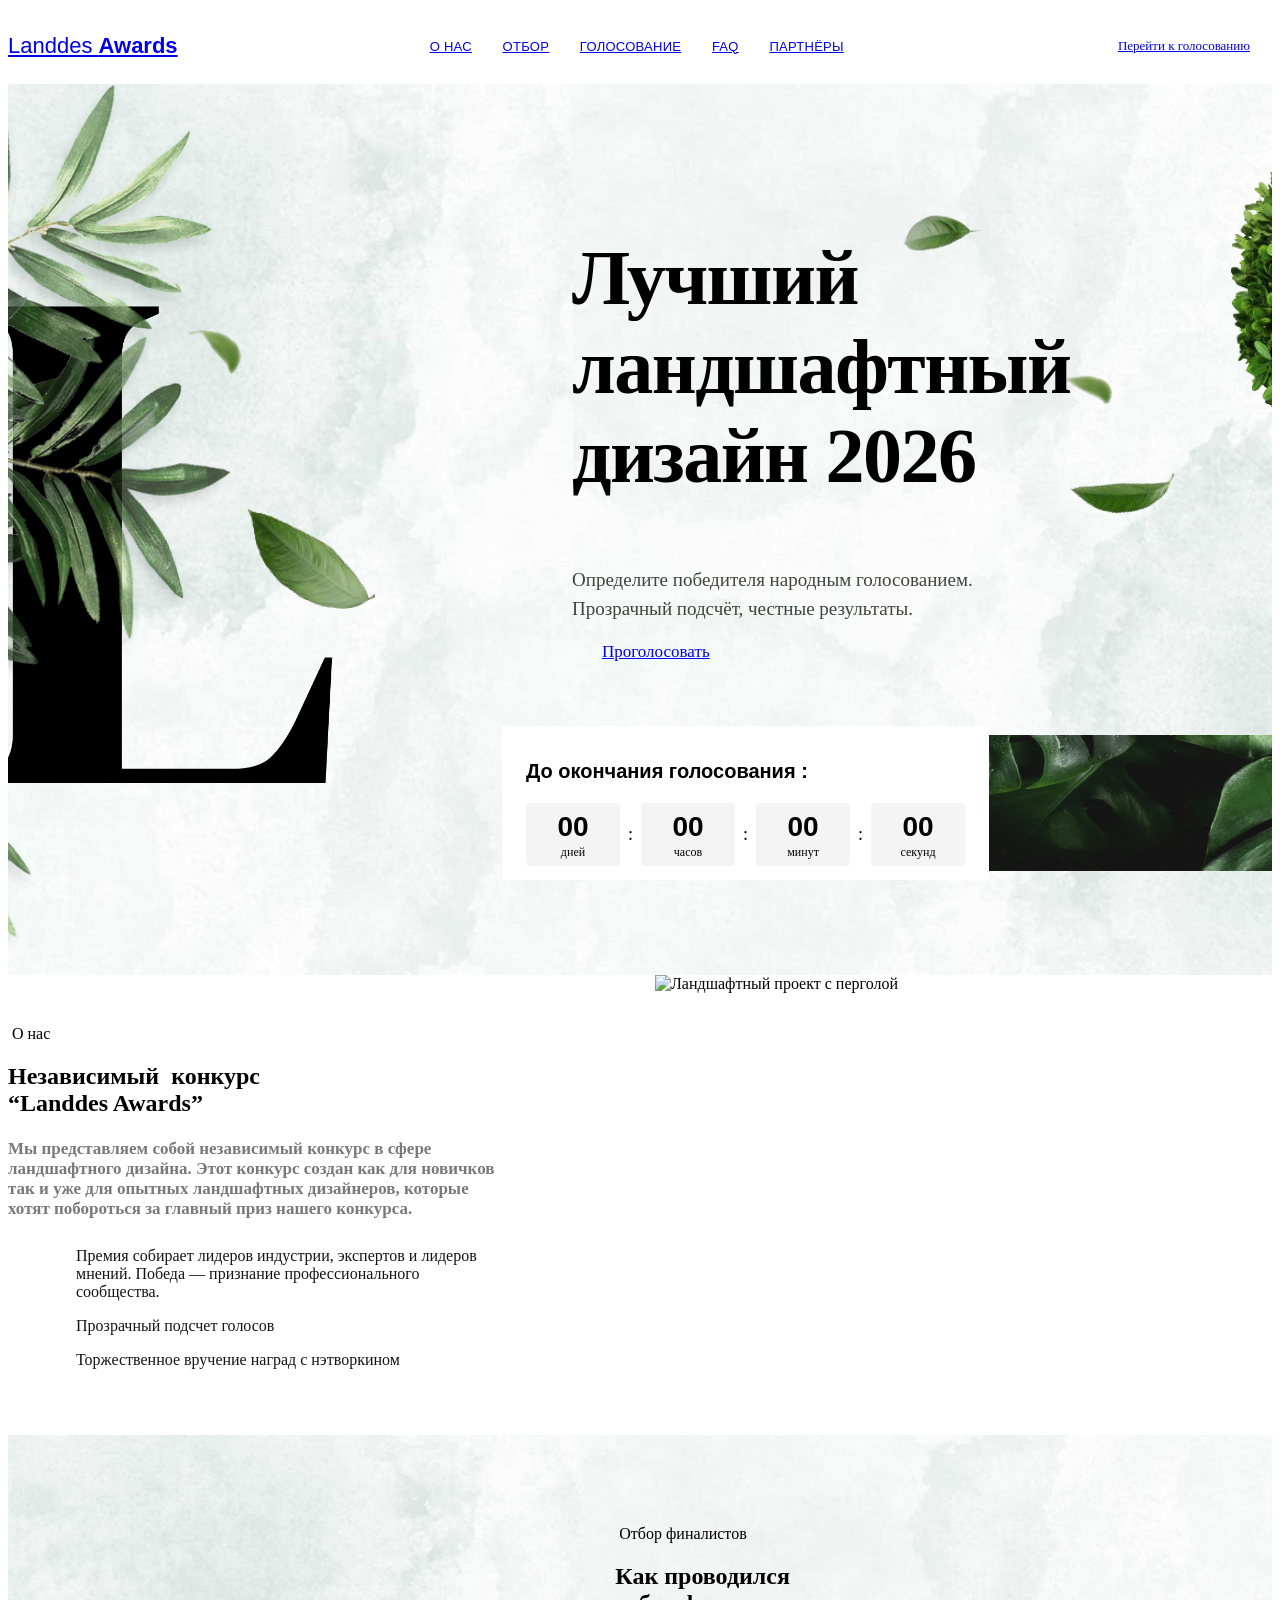
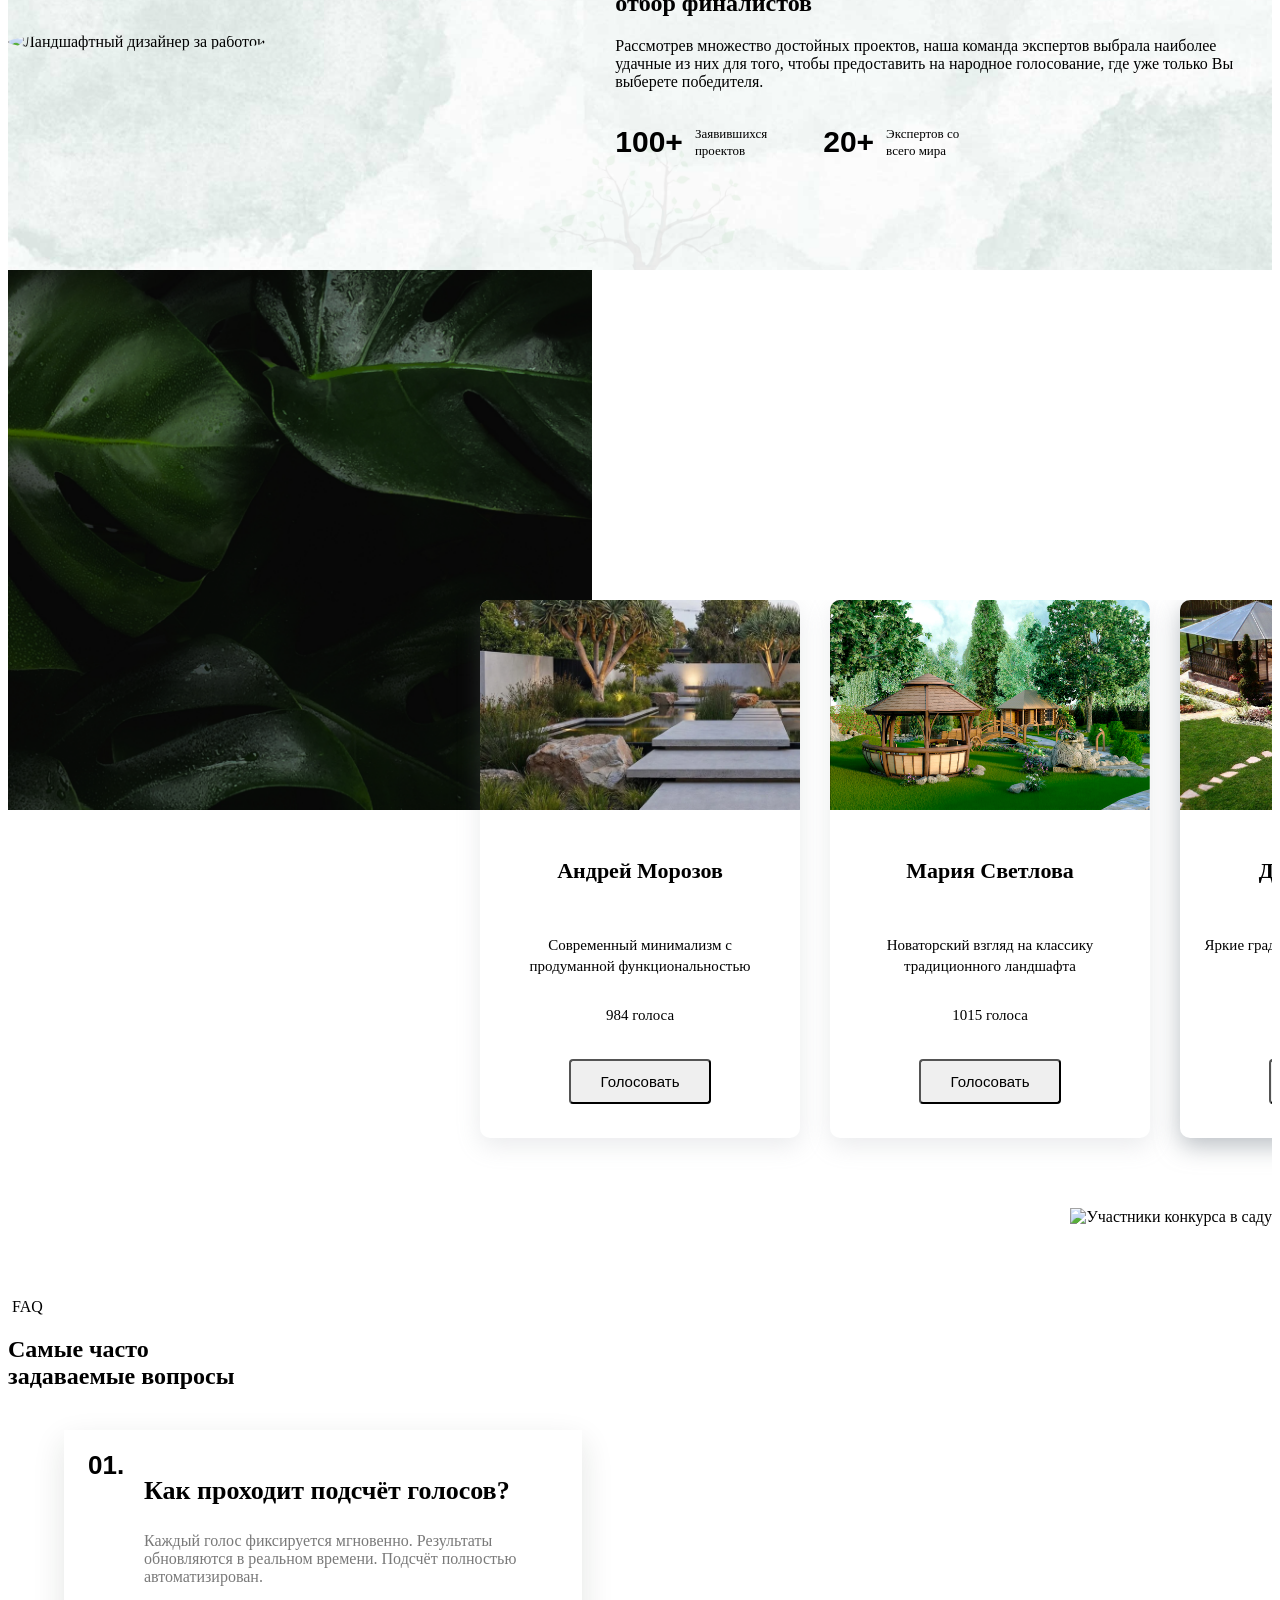
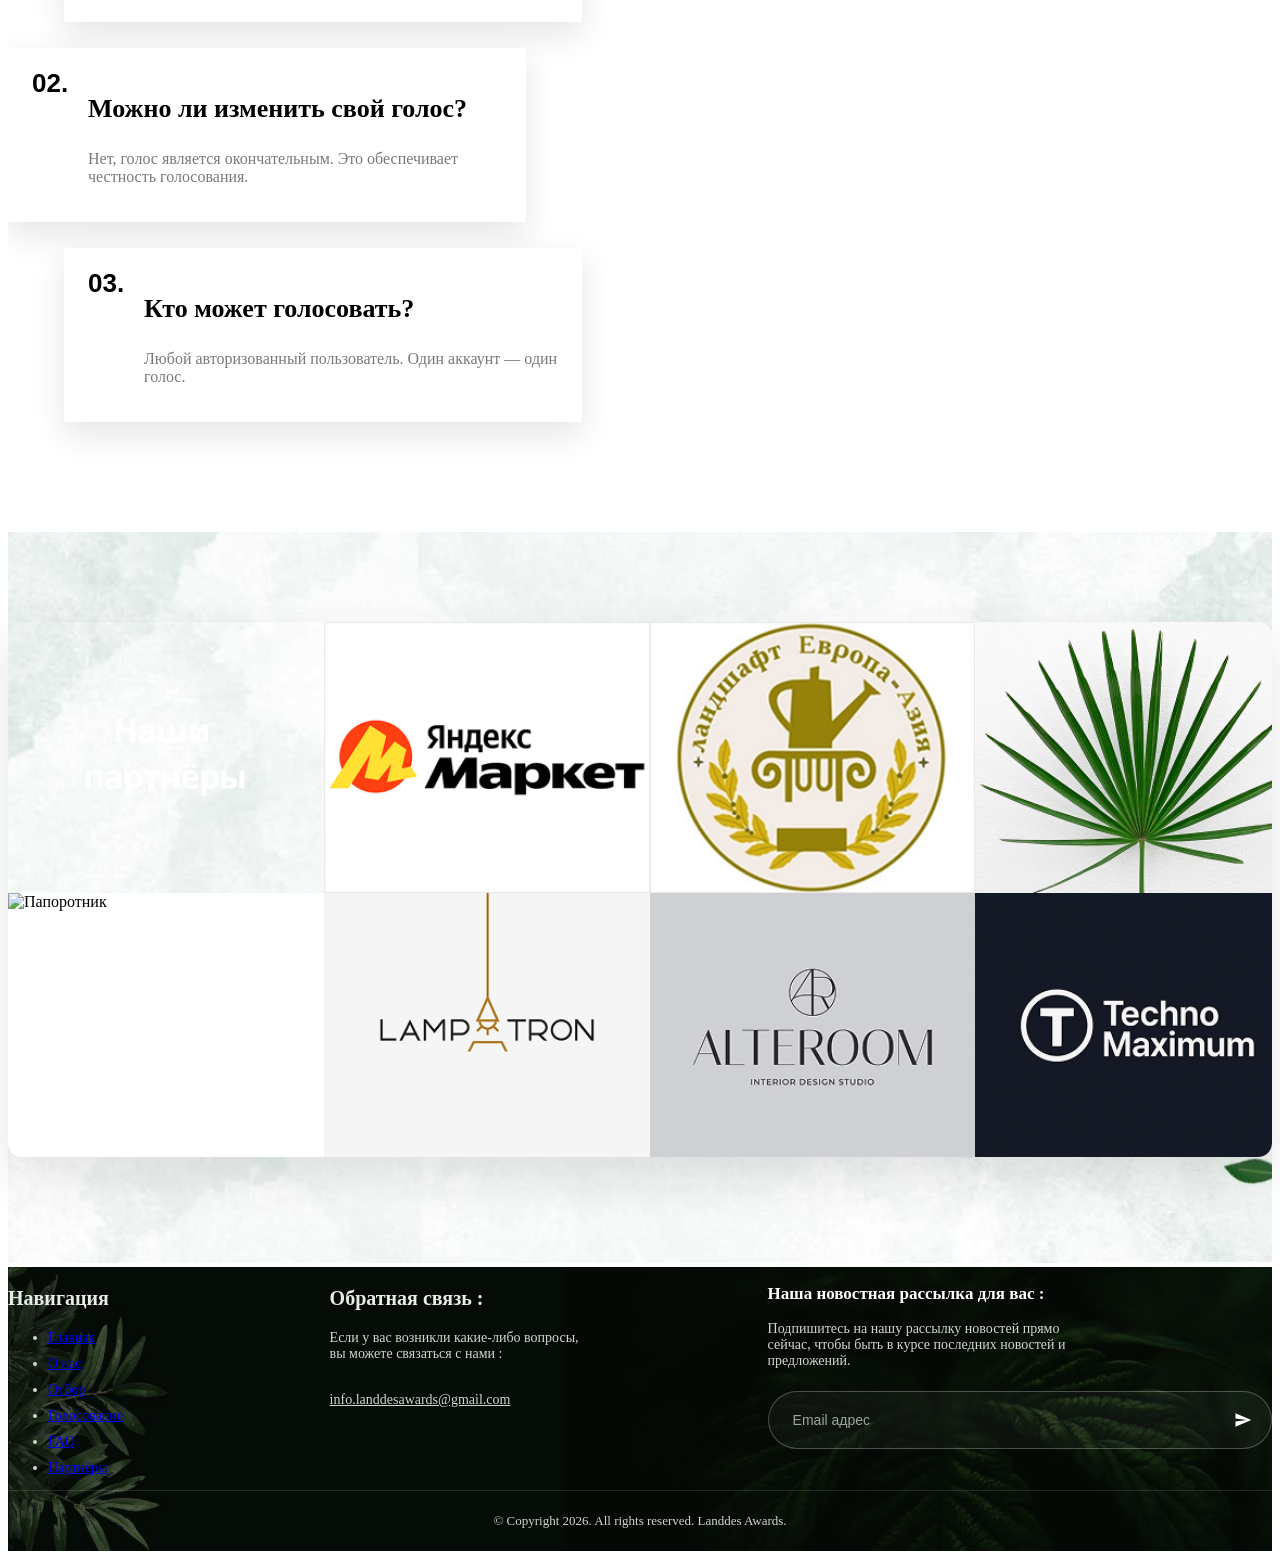
==== commit fa779722: "build_5" ====
--- a/index.html
+++ b/index.html
@@ -1 +1 @@
-<!DOCTYPE html><html  lang="ru"><head><meta charset="utf-8"><meta name="viewport" content="width=device-width, initial-scale=1"><title>Landdes Awards — Лучший ландшафтный дизайн 2026</title><script type="importmap">{"imports":{"#entry":"/_nuxt/BQQz75aR.js"}}</script><style>.header[data-v-dc4923e3]{z-index:20;background:#fff;position:sticky;top:0}.header__inner[data-v-dc4923e3]{justify-content:space-between;align-items:center;gap:32px;height:76px;display:flex}.logo[data-v-dc4923e3]{white-space:nowrap;font-family:Roboto,sans-serif;font-size:clamp(18px,2vw,22px);font-weight:500}.logo b[data-v-dc4923e3]{font-weight:700}.nav[data-v-dc4923e3]{text-transform:uppercase;letter-spacing:.02em;gap:clamp(16px,2.4vw,34px);font-family:Roboto,sans-serif;font-size:13px;font-weight:500;display:flex}.nav a[data-v-dc4923e3]:hover{color:var(--green)}.header__cta[data-v-dc4923e3]{white-space:nowrap;padding:12px 22px;font-size:13px}.burger[data-v-dc4923e3]{cursor:pointer;background:0 0;border:none;flex-direction:column;justify-content:center;gap:5px;width:40px;height:40px;padding:0;display:none}.burger__bar[data-v-dc4923e3]{background:var(--dark);width:24px;height:2px;margin-inline:auto;transition:transform .2s,opacity .2s}.burger__bar--open[data-v-dc4923e3]{transform:translateY(7px)rotate(45deg)}.burger__bar--open-2[data-v-dc4923e3]{transform:translateY(-7px)rotate(-45deg)}.burger__bar--hidden[data-v-dc4923e3]{opacity:0}.mobile-nav[data-v-dc4923e3]{border-top:1px solid var(--line);background:#fff;padding:16px 0 24px;box-shadow:0 18px 30px #18281a1a}.mobile-nav .container[data-v-dc4923e3]{gap:14px;font-family:Roboto,sans-serif;font-size:15px;font-weight:500;display:grid}.mobile-nav .btn[data-v-dc4923e3]{justify-self:start;margin-top:6px}@media (width<=1100px){.nav[data-v-dc4923e3]{display:none}.burger[data-v-dc4923e3]{display:flex}}@media (width<=700px){.header__cta[data-v-dc4923e3]{display:none}.header__inner[data-v-dc4923e3]{gap:12px;height:64px}}@media (width>=1101px){.mobile-nav[data-v-dc4923e3]{display:none!important}}</style><style>.hero[data-v-5b3c4f36]{--hero-offset:500px}.hero>.container[data-v-5b3c4f36]{background:url(/images/background-home.png) 50%/cover no-repeat;padding-top:84px;padding-bottom:95px;position:relative}@media (width<=990px){.hero>.container[data-v-5b3c4f36]{background:url(/images/background-home-mobile.png) 100%/cover no-repeat}}@media (width<=680px){.hero>.container[data-v-5b3c4f36]{background:url(/images/background-home-mobile-2.png) 100%/cover no-repeat}}@media (width<=610px){.hero>.container[data-v-5b3c4f36]{background:url(/images/sources/background-white.jpg) 100%/cover no-repeat}}.hero>.container[data-v-5b3c4f36]:after,.hero>.container[data-v-5b3c4f36]:before{content:"";width:50px;height:100%;position:absolute;top:0;bottom:0}@media (width<=1440px){.hero>.container[data-v-5b3c4f36]:after,.hero>.container[data-v-5b3c4f36]:before{display:none}}.hero>.container[data-v-5b3c4f36]:before{background:linear-gradient(90deg,#fff 0,#fff0);left:0}.hero>.container[data-v-5b3c4f36]:after{background:linear-gradient(270deg,#fff 0,#fff0);right:0}.hero-holder[data-v-5b3c4f36]{flex-flow:column;justify-content:flex-start;align-items:flex-end;gap:24px;display:flex}.hero-holder .hero__inner[data-v-5b3c4f36]{width:100%;max-width:735px}@media (width<=1280px){.hero-holder .hero__inner[data-v-5b3c4f36]{max-width:700px}}@media (width<=1100px){.hero-holder .hero__inner[data-v-5b3c4f36]{max-width:660px}}@media (width<=990px){.hero-holder .hero__inner[data-v-5b3c4f36]{max-width:none}}.hero-holder .container--flush[data-v-5b3c4f36]{width:100%;max-width:805px;right:calc(var(--gutter)*-1);position:relative}@media (width<=1280px){.hero-holder .container--flush[data-v-5b3c4f36]{max-width:770px}}@media (width<=1200px){.hero-holder .container--flush[data-v-5b3c4f36]{right:calc(var(--gutter)*-1)}}@media (width<=1100px){.hero-holder .container--flush[data-v-5b3c4f36]{max-width:700px}}@media (width<=990px){.hero-holder .container--flush[data-v-5b3c4f36]{max-width:none}}.hero__content[data-v-5b3c4f36]{text-align:left}.hero__title[data-v-5b3c4f36]{letter-spacing:-.02em;font-size:clamp(38px,6.1vw,88px);font-weight:700;line-height:1.14}.hero__title span[data-v-5b3c4f36]{color:var(--green-light)}.hero__text[data-v-5b3c4f36]{color:#3c463d;margin-top:26px;font-size:19px;line-height:1.55}.hero__content .btn[data-v-5b3c4f36]{border-radius:4px;min-width:215px;margin-top:30px;padding:14px 30px;font-size:17px}.timer[data-v-5b3c4f36]{align-items:stretch;gap:0;margin-top:40px;display:flex;overflow:hidden}.timer__card[data-v-5b3c4f36]{background:#fff;flex:1;padding:14px 24px}.timer__title[data-v-5b3c4f36]{color:var(--green);font-family:Roboto,sans-serif;font-size:20px;font-weight:700}.timer__values[data-v-5b3c4f36]{gap:8px;margin-top:14px}.timer__unit[data-v-5b3c4f36],.timer__values[data-v-5b3c4f36]{align-items:center;display:flex}.timer__unit[data-v-5b3c4f36]{background:#f4f4f4;border-radius:4px;flex-direction:column;min-width:74px;padding:6px 10px 8px}.timer__number[data-v-5b3c4f36]{font-family:Roboto,sans-serif;font-size:28px;font-weight:700;line-height:1.3}.timer__label[data-v-5b3c4f36]{color:var(--muted);font-size:12px;line-height:1}.timer__colon[data-v-5b3c4f36]{color:var(--muted);font-size:18px}.timer__image[data-v-5b3c4f36]{background:url(/images/background-timer.png) 50%/contain no-repeat;min-width:360px}@media (width<=900px){.timer__image[data-v-5b3c4f36]{max-width:100%}}@media (width<=600px){.timer__image[data-v-5b3c4f36]{display:none}}@media (width<=1100px){.hero[data-v-5b3c4f36]{--hero-offset:0px}}@media (width<=900px){.hero[data-v-5b3c4f36]{padding-bottom:40px}.hero__text[data-v-5b3c4f36]{font-size:16px}}@media (width<=600px){.hero__content .btn[data-v-5b3c4f36],.hero__text[data-v-5b3c4f36],.hero__title[data-v-5b3c4f36]{text-align:left}.hero__text br[data-v-5b3c4f36]{display:none}.timer__card[data-v-5b3c4f36]{padding:18px 16px}.timer__values[data-v-5b3c4f36]{gap:6px}.timer__unit[data-v-5b3c4f36]{flex:1;min-width:0;padding:8px 4px}.timer__number[data-v-5b3c4f36]{font-size:18px}.timer__label[data-v-5b3c4f36]{font-size:10px}}</style><style>.about[data-v-9ba22b28]{background:#fff}.about__content[data-v-9ba22b28]{padding:50px 0}.about__inner[data-v-9ba22b28]{grid-template-columns:1fr 1fr;align-items:stretch;gap:30px;padding-right:0;display:grid}.about__text[data-v-9ba22b28]{color:#797979;margin-top:22px;font-size:17px;font-weight:700}.about__list[data-v-9ba22b28]{gap:16px;margin-top:28px;display:grid}.about__list[data-v-9ba22b28],.about__text[data-v-9ba22b28]{padding-right:120px}.about__list li[data-v-9ba22b28]{color:#151515;grid-template-columns:18px 1fr;gap:10px;font-size:16px;display:grid}.about__list img[data-v-9ba22b28]{width:14px;margin-top:6px}.about__media img[data-v-9ba22b28]{-o-object-fit:cover;object-fit:cover;width:100%;height:100%}@media (width<=900px){.about__inner[data-v-9ba22b28]{padding-right:var(--gutter);grid-template-columns:1fr;gap:0}.about__content[data-v-9ba22b28]{padding-top:0}.about__list li[data-v-9ba22b28],.about__text[data-v-9ba22b28]{max-width:none}.about__list[data-v-9ba22b28],.about__text[data-v-9ba22b28]{padding-right:0}.about__media[data-v-9ba22b28]{margin:0 calc(var(--gutter)*-1)}.about__media img[data-v-9ba22b28]{max-height:320px}}</style><style>.selection[data-v-3a606032]{background:url(/images/background-home-2.png) 50%/cover no-repeat;padding:90px 0 110px}.selection__inner[data-v-3a606032]{grid-template-columns:.9fr 1.1fr;align-items:center;gap:70px;display:grid}.selection__media img[data-v-3a606032]{border-radius:50%;width:100%;max-width:430px;margin-inline:auto}@media (width<=900px){.selection__media img[data-v-3a606032]{display:none}}.stats[data-v-3a606032]{gap:56px;margin-top:34px;display:flex}.stat[data-v-3a606032]{align-items:center;gap:12px;display:flex}.stat__value[data-v-3a606032]{font-family:Roboto,sans-serif;font-size:30px;font-weight:700}.stat__label[data-v-3a606032]{color:var(--muted);font-size:13px;line-height:1.35}@media (width<=900px){.selection[data-v-3a606032]{padding:50px 0}.selection__inner[data-v-3a606032]{grid-template-columns:1fr;gap:0}.selection__media img[data-v-3a606032]{max-width:320px}}@media (width<=600px){.stats[data-v-3a606032]{flex-direction:column;gap:18px}}</style><style>.voting[data-v-464b6d8e]{--overlap:210px;--card-width:320px;background:#fff}.voting__head[data-v-464b6d8e]{padding:90px var(--gutter) 90px 50.8%;flex-direction:column;justify-content:center;min-height:330px;display:flex;position:relative}.voting__media[data-v-464b6d8e]{width:46.2%;height:calc(100% + var(--overlap));background:url(/images/leaves.png) 50%/cover no-repeat;position:absolute;top:0;left:0}.slider[data-v-464b6d8e]{z-index:1;position:relative}.slider__track[data-v-464b6d8e]{padding-inline:calc(50% - var(--card-width)/2);scroll-snap-type:x mandatory;scrollbar-width:none;overscroll-behavior-x:contain;align-items:flex-start;gap:30px;padding-bottom:70px;display:flex;overflow-x:auto}.slider__track[data-v-464b6d8e]::-webkit-scrollbar{display:none}.card[data-v-464b6d8e]{flex:0 0 var(--card-width);scroll-snap-align:center;cursor:pointer;background:#fff;border-radius:10px;flex-direction:column;transition:box-shadow .3s;display:flex;overflow:hidden;box-shadow:0 8px 24px #959da533}.card--current[data-v-464b6d8e]{cursor:default;box-shadow:0 8px 24px #959da5a6}.card--voted[data-v-464b6d8e]{outline:2px solid var(--green);outline-offset:-2px}.card__image[data-v-464b6d8e]{width:100%;height:var(--overlap);-o-object-fit:cover;object-fit:cover}.card__body[data-v-464b6d8e]{text-align:center;flex-direction:column;flex:1;align-items:center;gap:14px;padding:26px 24px 34px;display:flex}.card__name[data-v-464b6d8e]{font-size:22px;font-weight:700}.card__description[data-v-464b6d8e]{line-height:1.45}.card__description[data-v-464b6d8e],.card__votes[data-v-464b6d8e]{color:var(--muted);font-size:15px}.card__votes[data-v-464b6d8e]{margin-top:auto}.card .btn[data-v-464b6d8e]{border-radius:4px;margin-top:6px;padding:12px 30px;font-size:15px}.card .btn[data-v-464b6d8e]:disabled{opacity:.5;cursor:not-allowed}@media (width<=900px){.voting[data-v-464b6d8e]{--overlap:0px;--card-width:min(320px, 82vw);padding-bottom:0}.voting__head[data-v-464b6d8e]{min-height:0;padding:0 0 28px}.voting__media[data-v-464b6d8e]{width:100%;height:320px;position:static}.voting__intro[data-v-464b6d8e]{padding:28px var(--gutter) 0}.card__image[data-v-464b6d8e]{height:210px}}@media (prefers-reduced-motion:reduce){.card[data-v-464b6d8e]{transition:none}}</style><style>.faq[data-v-1c8bd1ee]{background:#fff;padding:90px 0 110px;position:relative;overflow:hidden}.faq__image[data-v-1c8bd1ee]{-o-object-fit:cover;object-fit:cover;height:100%;position:absolute;top:0;right:0}.faq__inner[data-v-1c8bd1ee]{z-index:1;position:relative}.faq__content[data-v-1c8bd1ee]{max-width:620px}.faq__list[data-v-1c8bd1ee]{gap:26px;margin-top:40px;display:grid}.faq__item[data-v-1c8bd1ee]{border-left:3px solid var(--green);background:#fff;grid-template-columns:44px 1fr;gap:12px;max-width:470px;padding:20px 24px;display:grid;box-shadow:0 12px 30px #18281a1f}.faq__number[data-v-1c8bd1ee]{color:var(--green);font-family:Roboto,sans-serif}.faq__number[data-v-1c8bd1ee],.faq__question[data-v-1c8bd1ee]{font-size:26px;font-weight:700}.faq__answer[data-v-1c8bd1ee]{color:#797979;margin-top:8px;font-size:16px}@media (width<=1100px){.faq[data-v-1c8bd1ee]{padding-top:0;padding-bottom:70px}.faq__image[data-v-1c8bd1ee]{display:none}.faq__content[data-v-1c8bd1ee],.faq__item[data-v-1c8bd1ee]{max-width:none}.faq__item[data-v-1c8bd1ee]{margin-left:0!important}}@media (width<=600px){.faq__item[data-v-1c8bd1ee]{grid-template-columns:34px 1fr;padding:16px 18px}}</style><style>.partners[data-v-606c5801]{background:url(/images/background-home-3.png) 50%/cover no-repeat;padding:90px 0 110px}.partners__grid[data-v-606c5801]{background:var(--line);border-radius:14px;grid-template-columns:repeat(4,1fr);display:grid;overflow:hidden;box-shadow:0 18px 50px #18281a1f}.partners__cell[data-v-606c5801]{aspect-ratio:6/5;background:#fff;justify-content:center;align-items:center;display:flex}.partners__cell--logo img[data-v-606c5801]{-o-object-fit:contain;object-fit:contain;width:100%;height:100%}.partners__cell--dark img[data-v-606c5801],.partners__cell--photo img[data-v-606c5801]{-o-object-fit:cover;object-fit:cover;width:100%;height:100%}.partners__cell--title[data-v-606c5801]{background:var(--green);padding:24px}.partners__cell--title img[data-v-606c5801]{-o-object-fit:contain;object-fit:contain;width:auto;max-width:100%;max-height:60%}@media (width<=900px){.partners[data-v-606c5801]{padding:64px 0 70px}.partners__grid[data-v-606c5801]{grid-template-columns:repeat(2,1fr)}}@media (width<=480px){.partners__cell[data-v-606c5801]{aspect-ratio:4/3}}</style><style>.footer[data-v-b96eca60]{color:#e7ece7;background:#101510 url(/images/background-dark.jpg) 50%/cover no-repeat;position:relative}.footer[data-v-b96eca60]:before{content:"";background:#090e09a6;position:absolute;inset:0}.footer[data-v-b96eca60]>*{position:relative}.footer__inner[data-v-b96eca60]{padding:70px var(--gutter) 60px;grid-template-columns:.7fr 1fr 1.3fr;gap:50px;display:grid}.footer__title[data-v-b96eca60]{color:var(--green-light);font-size:20px;font-weight:700}.footer__title--light[data-v-b96eca60]{color:#fff;font-size:17px}.footer__nav[data-v-b96eca60]{color:#cfd8cf;gap:10px;margin-top:18px;font-size:14px;display:grid}.footer__nav a[data-v-b96eca60]:hover{color:var(--green-light)}.footer__text[data-v-b96eca60]{max-width:46ch}.footer__mail[data-v-b96eca60],.footer__text[data-v-b96eca60]{color:#cfd8cf;margin-top:16px;font-size:14px}.footer__mail[data-v-b96eca60]{display:inline-block}.subscribe[data-v-b96eca60]{background:#ffffff0a;border:1px solid #ffffff40;border-radius:999px;align-items:center;gap:10px;max-width:520px;margin-top:22px;padding:8px 8px 8px 22px;display:flex}.subscribe input[data-v-b96eca60]{color:#fff;background:0 0;border:none;outline:none;flex:1;font-size:14px}.subscribe input[data-v-b96eca60]::placeholder{color:#9aa79a}.subscribe button[data-v-b96eca60]{background:var(--green-light);color:#fff;cursor:pointer;border:none;border-radius:50%;place-items:center;width:40px;height:40px;display:grid}.subscribe__done[data-v-b96eca60]{color:var(--green-light);margin-top:10px;font-size:13px}.footer__bottom[data-v-b96eca60]{text-align:center;color:#cfd8cf;border-top:1px solid #ffffff1f;padding:22px 0;font-size:13px}.footer__bottom span[data-v-b96eca60]{color:var(--green-light)}@media (width<=1100px){.footer__inner[data-v-b96eca60]{grid-template-columns:1fr 1fr;gap:40px}.footer-subscribe[data-v-b96eca60]{grid-column:1/3}.footer-subscribe form[data-v-b96eca60],.footer-subscribe p[data-v-b96eca60]{max-width:none}}@media (width<=900px){.footer__inner[data-v-b96eca60]{grid-template-columns:1fr;gap:32px}.footer__text[data-v-b96eca60]{max-width:none}.footer__text br[data-v-b96eca60]{display:none}}@media (width<=600px){.subscribe[data-v-b96eca60]{padding-left:16px}.footer__mail[data-v-b96eca60]{word-break:break-all}}</style><link rel="stylesheet" href="/_nuxt/entry.EcX6cOQs.css" crossorigin><link rel="preload" as="fetch" crossorigin="anonymous" href="/_payload.json?_b=34cde119-3c7c-41f9-afae-27bebb7071be"><link rel="modulepreload" as="script" crossorigin href="/_nuxt/BQQz75aR.js"><link rel="modulepreload" as="script" crossorigin href="/_nuxt/Dq4jYd32.js"><link rel="modulepreload" as="script" crossorigin href="/_nuxt/DKOKXO7L.js"><link rel="modulepreload" as="script" crossorigin href="/_nuxt/jAQB5YOQ.js"><script type="module" src="/_nuxt/BQQz75aR.js" crossorigin></script><link rel="prefetch" as="script" crossorigin href="/_nuxt/DcgBJ-4U.js"><link rel="prefetch" as="script" crossorigin href="/_nuxt/CgiiPdsq.js"><meta name="description" content="Независимый конкурс в сфере ландшафтного дизайна. Определите победителя народным голосованием."></head><body><div id="__nuxt"><div><header class="header" data-v-dc4923e3><div class="container header__inner" data-v-dc4923e3><a class="logo" href="#top" data-v-dc4923e3>Landdes <b data-v-dc4923e3>Awards</b></a><nav class="nav" data-v-dc4923e3><!--[--><a href="#about" data-v-dc4923e3>О нас</a><a href="#selection" data-v-dc4923e3>Отбор</a><a href="#voting" data-v-dc4923e3>Голосование</a><a href="#faq" data-v-dc4923e3>FAQ</a><a href="#partners" data-v-dc4923e3>Партнёры</a><!--]--></nav><a class="btn btn--primary header__cta" href="#voting" data-v-dc4923e3>Перейти к голосованию</a><button class="burger" type="button" aria-expanded="false" aria-label="Меню" data-v-dc4923e3><span class="burger__bar" data-v-dc4923e3></span><span class="burger__bar" data-v-dc4923e3></span><span class="burger__bar" data-v-dc4923e3></span></button></div><nav class="mobile-nav" style="display:none;" data-v-dc4923e3><div class="container" data-v-dc4923e3><!--[--><a href="#about" data-v-dc4923e3>О нас</a><a href="#selection" data-v-dc4923e3>Отбор</a><a href="#voting" data-v-dc4923e3>Голосование</a><a href="#faq" data-v-dc4923e3>FAQ</a><a href="#partners" data-v-dc4923e3>Партнёры</a><!--]--><a class="btn btn--primary" href="#voting" data-v-dc4923e3> Перейти к голосованию </a></div></nav></header><main><section id="top" class="hero" data-v-5b3c4f36><div class="container" data-v-5b3c4f36><div class="hero-holder" data-v-5b3c4f36><div class="hero__inner" data-v-5b3c4f36><div class="hero__content" data-v-5b3c4f36><h1 class="hero__title" data-v-5b3c4f36> Лучший<br data-v-5b3c4f36><span data-v-5b3c4f36>ландшафтный</span><br data-v-5b3c4f36> дизайн 2026 </h1><p class="hero__text" data-v-5b3c4f36> Определите победителя народным голосованием.<br data-v-5b3c4f36> Прозрачный подсчёт, честные результаты. </p><a class="btn btn--primary" href="#voting" data-v-5b3c4f36>Проголосовать</a></div></div><div class="container--flush" data-v-5b3c4f36><div class="timer" data-v-5b3c4f36><div class="timer__card" data-v-5b3c4f36><p class="timer__title" data-v-5b3c4f36>До окончания голосования :</p><div class="timer__values" data-v-5b3c4f36><div class="timer__unit" data-v-5b3c4f36><span class="timer__number" data-v-5b3c4f36>00</span><span class="timer__label" data-v-5b3c4f36>дней</span></div><span class="timer__colon" data-v-5b3c4f36>:</span><div class="timer__unit" data-v-5b3c4f36><span class="timer__number" data-v-5b3c4f36>00</span><span class="timer__label" data-v-5b3c4f36>часов</span></div><span class="timer__colon" data-v-5b3c4f36>:</span><div class="timer__unit" data-v-5b3c4f36><span class="timer__number" data-v-5b3c4f36>00</span><span class="timer__label" data-v-5b3c4f36>минут</span></div><span class="timer__colon" data-v-5b3c4f36>:</span><div class="timer__unit" data-v-5b3c4f36><span class="timer__number" data-v-5b3c4f36>00</span><span class="timer__label" data-v-5b3c4f36>секунд</span></div></div></div><div class="timer__image" data-v-5b3c4f36></div></div></div></div></div></section><section id="about" class="about" data-v-9ba22b28><div class="container about__inner" data-v-9ba22b28><div class="about__content" data-v-9ba22b28><span class="eyebrow" data-v-9ba22b28><img src="/images/icons/branch.svg" alt="" data-v-9ba22b28> О нас </span><h2 class="section-title" data-v-9ba22b28> Независимый  конкурс<br data-v-9ba22b28><span data-v-9ba22b28>“Landdes Awards”</span></h2><p class="about__text" data-v-9ba22b28> Мы представляем собой независимый конкурс в сфере ландшафтного дизайна. Этот конкурс создан как для новичков так и уже для опытных ландшафтных дизайнеров, которые хотят побороться за главный приз нашего конкурса. </p><ul class="about__list" data-v-9ba22b28><!--[--><li data-v-9ba22b28><img src="/images/icons/check.svg" alt="" data-v-9ba22b28><span data-v-9ba22b28>Премия собирает лидеров индустрии, экспертов и лидеров мнений. Победа — признание профессионального сообщества.</span></li><li data-v-9ba22b28><img src="/images/icons/check.svg" alt="" data-v-9ba22b28><span data-v-9ba22b28>Прозрачный подсчет голосов</span></li><li data-v-9ba22b28><img src="/images/icons/check.svg" alt="" data-v-9ba22b28><span data-v-9ba22b28>Торжественное вручение наград с нэтворкином</span></li><!--]--></ul></div><div class="about__media" data-v-9ba22b28><img src="/images/landscape-1.png" alt="Ландшафтный проект с перголой" data-v-9ba22b28></div></div></section><section id="selection" class="selection" data-v-3a606032><div class="container selection__inner" data-v-3a606032><div class="selection__media" data-v-3a606032><img src="/images/man-working.png" alt="Ландшафтный дизайнер за работой" data-v-3a606032></div><div class="selection__content" data-v-3a606032><span class="eyebrow" data-v-3a606032><img src="/images/icons/branch.svg" alt="" data-v-3a606032> Отбор финалистов </span><h2 class="section-title" data-v-3a606032> Как проводился<br data-v-3a606032> отбор <span data-v-3a606032>финалистов</span></h2><p class="lead" data-v-3a606032> Рассмотрев множество достойных проектов, наша команда экспертов выбрала наиболее удачные из них для того, чтобы предоставить на народное голосование, где уже только Вы выберете победителя. </p><div class="stats" data-v-3a606032><div class="stat" data-v-3a606032><span class="stat__value" data-v-3a606032>100+</span><span class="stat__label" data-v-3a606032>Заявившихся<br data-v-3a606032>проектов</span></div><div class="stat" data-v-3a606032><span class="stat__value" data-v-3a606032>20+</span><span class="stat__label" data-v-3a606032>Экспертов со<br data-v-3a606032>всего мира</span></div></div></div></div></section><section id="voting" class="voting" data-v-464b6d8e><div class="voting__head" data-v-464b6d8e><div class="voting__media" data-v-464b6d8e></div><div class="voting__intro" data-v-464b6d8e><span class="eyebrow" data-v-464b6d8e><img src="/images/icons/branch.svg" alt="" data-v-464b6d8e> Голосование </span><h2 class="section-title" data-v-464b6d8e> Выберите номинанта<br data-v-464b6d8e><span data-v-464b6d8e>за кого отдать голос</span></h2></div></div><div class="slider" data-v-464b6d8e><div class="slider__track" data-v-464b6d8e><!--[--><article class="card" data-v-464b6d8e><img class="card__image" src="/images/slider/3.png" alt="Андрей Морозов" data-v-464b6d8e><div class="card__body" data-v-464b6d8e><h3 class="card__name" data-v-464b6d8e>Андрей Морозов</h3><p class="card__description" data-v-464b6d8e>Современный минимализм с продуманной функциональностью</p><p class="card__votes" data-v-464b6d8e>984 голоса</p><button class="btn--outline btn" type="button" data-v-464b6d8e>Голосовать</button></div></article><article class="card" data-v-464b6d8e><img class="card__image" src="/images/slider/4.png" alt="Мария Светлова" data-v-464b6d8e><div class="card__body" data-v-464b6d8e><h3 class="card__name" data-v-464b6d8e>Мария Светлова</h3><p class="card__description" data-v-464b6d8e>Новаторский взгляд на классику традиционного ландшафта</p><p class="card__votes" data-v-464b6d8e>1015 голоса</p><button class="btn--outline btn" type="button" data-v-464b6d8e>Голосовать</button></div></article><article class="card--current card" data-v-464b6d8e><img class="card__image" src="/images/slider/1.png" alt="Давид Медведев" data-v-464b6d8e><div class="card__body" data-v-464b6d8e><h3 class="card__name" data-v-464b6d8e>Давид Медведев</h3><p class="card__description" data-v-464b6d8e>Яркие градиенты и смелые формы в стиле “Модерн”</p><p class="card__votes" data-v-464b6d8e>1349 голоса</p><button class="btn--primary btn" type="button" data-v-464b6d8e>Голосовать</button></div></article><article class="card" data-v-464b6d8e><img class="card__image" src="/images/slider/2.png" alt="Ольга Мазур" data-v-464b6d8e><div class="card__body" data-v-464b6d8e><h3 class="card__name" data-v-464b6d8e>Ольга Мазур</h3><p class="card__description" data-v-464b6d8e>Классический скандинавский стиль с элементами модерна</p><p class="card__votes" data-v-464b6d8e>1089 голоса</p><button class="btn--outline btn" type="button" data-v-464b6d8e>Голосовать</button></div></article><article class="card" data-v-464b6d8e><img class="card__image" src="/images/slider/3.png" alt="Фёдор Белов" data-v-464b6d8e><div class="card__body" data-v-464b6d8e><h3 class="card__name" data-v-464b6d8e>Фёдор Белов</h3><p class="card__description" data-v-464b6d8e>Премиальный подход с акцентом на хвойные композиции</p><p class="card__votes" data-v-464b6d8e>1737 голоса</p><button class="btn--outline btn" type="button" data-v-464b6d8e>Голосовать</button></div></article><!--]--></div></div></section><section id="faq" class="faq" data-v-1c8bd1ee><img class="faq__image" src="/images/landscape-2.png" alt="Участники конкурса в саду" data-v-1c8bd1ee><div class="container faq__inner" data-v-1c8bd1ee><div class="faq__content" data-v-1c8bd1ee><span class="eyebrow" data-v-1c8bd1ee><img src="/images/icons/branch.svg" alt="" data-v-1c8bd1ee> FAQ </span><h2 class="section-title" data-v-1c8bd1ee> Самые часто<br data-v-1c8bd1ee> задаваемые <span data-v-1c8bd1ee>вопросы</span></h2><div class="faq__list" data-v-1c8bd1ee><!--[--><article class="faq__item" style="margin-left:56px;" data-v-1c8bd1ee><span class="faq__number" data-v-1c8bd1ee>01.</span><div data-v-1c8bd1ee><h3 class="faq__question" data-v-1c8bd1ee>Как проходит подсчёт голосов?</h3><p class="faq__answer" data-v-1c8bd1ee>Каждый голос фиксируется мгновенно. Результаты обновляются в реальном времени. Подсчёт полностью автоматизирован.</p></div></article><article class="faq__item" style="margin-left:0;" data-v-1c8bd1ee><span class="faq__number" data-v-1c8bd1ee>02.</span><div data-v-1c8bd1ee><h3 class="faq__question" data-v-1c8bd1ee>Можно ли изменить свой голос?</h3><p class="faq__answer" data-v-1c8bd1ee>Нет, голос является окончательным. Это обеспечивает честность голосования.</p></div></article><article class="faq__item" style="margin-left:56px;" data-v-1c8bd1ee><span class="faq__number" data-v-1c8bd1ee>03.</span><div data-v-1c8bd1ee><h3 class="faq__question" data-v-1c8bd1ee>Кто может голосовать?</h3><p class="faq__answer" data-v-1c8bd1ee>Любой авторизованный пользователь. Один аккаунт — один голос.</p></div></article><!--]--></div></div></div></section><section id="partners" class="partners" data-v-606c5801><div class="container" data-v-606c5801><div class="partners__grid" data-v-606c5801><!--[--><div class="partners__cell--title partners__cell" data-v-606c5801><img src="/images/partners/our-partners.png" alt="Наши партнёры" loading="lazy" data-v-606c5801></div><div class="partners__cell--logo partners__cell" data-v-606c5801><img src="/images/partners/yandex.png" alt="Яндекс Маркет" loading="lazy" data-v-606c5801></div><div class="partners__cell--logo partners__cell" data-v-606c5801><img src="/images/partners/landscape-asia.png" alt="Ландшафт Европа-Азия" loading="lazy" data-v-606c5801></div><div class="partners__cell--photo partners__cell" data-v-606c5801><img src="/images/partners/branch.png" alt="Пальмовый лист" loading="lazy" data-v-606c5801></div><div class="partners__cell--photo partners__cell" data-v-606c5801><img src="/images/partners/bush.jpg" alt="Папоротник" loading="lazy" data-v-606c5801></div><div class="partners__cell--logo partners__cell" data-v-606c5801><img src="/images/partners/lamptron.png" alt="LAMPTRON" loading="lazy" data-v-606c5801></div><div class="partners__cell--logo partners__cell" data-v-606c5801><img src="/images/partners/alteroom.png" alt="ALTEROOM" loading="lazy" data-v-606c5801></div><div class="partners__cell--logo partners__cell--dark partners__cell" data-v-606c5801><img src="/images/partners/techno-maximum.png" alt="Techno Maximum" loading="lazy" data-v-606c5801></div><!--]--></div></div></section></main><footer class="footer" data-v-b96eca60><div class="container footer__inner" data-v-b96eca60><div data-v-b96eca60><h3 class="footer__title" data-v-b96eca60>Навигация</h3><ul class="footer__nav" data-v-b96eca60><!--[--><li data-v-b96eca60><a href="#top" data-v-b96eca60>Главная</a></li><li data-v-b96eca60><a href="#about" data-v-b96eca60>О нас</a></li><li data-v-b96eca60><a href="#selection" data-v-b96eca60>Отбор</a></li><li data-v-b96eca60><a href="#voting" data-v-b96eca60>Голосование</a></li><li data-v-b96eca60><a href="#faq" data-v-b96eca60>FAQ</a></li><li data-v-b96eca60><a href="#partners" data-v-b96eca60>Партнёры</a></li><!--]--></ul></div><div data-v-b96eca60><h3 class="footer__title" data-v-b96eca60>Обратная связь :</h3><p class="footer__text" data-v-b96eca60> Если у вас возникли какие-либо вопросы,<br data-v-b96eca60> вы можете связаться с нами : </p><a class="footer__mail" href="mailto:info.landdesawards@gmail.com" data-v-b96eca60> info.landdesawards@gmail.com </a></div><div class="footer-subscribe" data-v-b96eca60><h3 class="footer__title footer__title--light" data-v-b96eca60>Наша новостная рассылка для вас :</h3><p class="footer__text" data-v-b96eca60> Подпишитесь на нашу рассылку новостей прямо сейчас, чтобы быть в курсе последних новостей и предложений. </p><form class="subscribe" data-v-b96eca60><input value="" type="email" placeholder="Email адрес" aria-label="Email адрес" data-v-b96eca60><button type="submit" aria-label="Подписаться" data-v-b96eca60><svg viewBox="0 0 24 24" width="18" height="18" fill="currentColor" data-v-b96eca60><path d="M2 21l21-9L2 3v7l15 2-15 2v7z" data-v-b96eca60></path></svg></button></form><!----></div></div><div class="footer__bottom" data-v-b96eca60> © Copyright 2026. All rights reserved. <span data-v-b96eca60>Landdes Awards</span>. </div></footer></div></div><div id="teleports"></div><script>window.__NUXT__={};window.__NUXT__.config={public:{},app:{baseURL:"/",buildId:"34cde119-3c7c-41f9-afae-27bebb7071be",buildAssetsDir:"/_nuxt/",cdnURL:""}}</script><script type="application/json" data-nuxt-data="nuxt-app" data-ssr="true" id="__NUXT_DATA__" data-src="/_payload.json?_b=34cde119-3c7c-41f9-afae-27bebb7071be">[{"state":1,"once":3,"_errors":4,"serverRendered":6,"path":7,"prerenderedAt":8},["Reactive",2],{},["Set"],["ShallowReactive",5],{},true,"\u002F",1787326282667]</script></body></html>+<!DOCTYPE html><html  lang="ru"><head><meta charset="utf-8"><meta name="viewport" content="width=device-width, initial-scale=1"><title>Landdes Awards — Лучший ландшафтный дизайн 2026</title><script type="importmap">{"imports":{"#entry":"/landscape_preview/_nuxt/BQQz75aR.js"}}</script><style>.header[data-v-dc4923e3]{z-index:20;background:#fff;position:sticky;top:0}.header__inner[data-v-dc4923e3]{justify-content:space-between;align-items:center;gap:32px;height:76px;display:flex}.logo[data-v-dc4923e3]{white-space:nowrap;font-family:Roboto,sans-serif;font-size:clamp(18px,2vw,22px);font-weight:500}.logo b[data-v-dc4923e3]{font-weight:700}.nav[data-v-dc4923e3]{text-transform:uppercase;letter-spacing:.02em;gap:clamp(16px,2.4vw,34px);font-family:Roboto,sans-serif;font-size:13px;font-weight:500;display:flex}.nav a[data-v-dc4923e3]:hover{color:var(--green)}.header__cta[data-v-dc4923e3]{white-space:nowrap;padding:12px 22px;font-size:13px}.burger[data-v-dc4923e3]{cursor:pointer;background:0 0;border:none;flex-direction:column;justify-content:center;gap:5px;width:40px;height:40px;padding:0;display:none}.burger__bar[data-v-dc4923e3]{background:var(--dark);width:24px;height:2px;margin-inline:auto;transition:transform .2s,opacity .2s}.burger__bar--open[data-v-dc4923e3]{transform:translateY(7px)rotate(45deg)}.burger__bar--open-2[data-v-dc4923e3]{transform:translateY(-7px)rotate(-45deg)}.burger__bar--hidden[data-v-dc4923e3]{opacity:0}.mobile-nav[data-v-dc4923e3]{border-top:1px solid var(--line);background:#fff;padding:16px 0 24px;box-shadow:0 18px 30px #18281a1a}.mobile-nav .container[data-v-dc4923e3]{gap:14px;font-family:Roboto,sans-serif;font-size:15px;font-weight:500;display:grid}.mobile-nav .btn[data-v-dc4923e3]{justify-self:start;margin-top:6px}@media (width<=1100px){.nav[data-v-dc4923e3]{display:none}.burger[data-v-dc4923e3]{display:flex}}@media (width<=700px){.header__cta[data-v-dc4923e3]{display:none}.header__inner[data-v-dc4923e3]{gap:12px;height:64px}}@media (width>=1101px){.mobile-nav[data-v-dc4923e3]{display:none!important}}</style><style>.hero[data-v-5b3c4f36]{--hero-offset:500px}.hero>.container[data-v-5b3c4f36]{background:url(/images/background-home.png) 50%/cover no-repeat;padding-top:84px;padding-bottom:95px;position:relative}@media (width<=990px){.hero>.container[data-v-5b3c4f36]{background:url(/images/background-home-mobile.png) 100%/cover no-repeat}}@media (width<=680px){.hero>.container[data-v-5b3c4f36]{background:url(/images/background-home-mobile-2.png) 100%/cover no-repeat}}@media (width<=610px){.hero>.container[data-v-5b3c4f36]{background:url(/images/sources/background-white.jpg) 100%/cover no-repeat}}.hero>.container[data-v-5b3c4f36]:after,.hero>.container[data-v-5b3c4f36]:before{content:"";width:50px;height:100%;position:absolute;top:0;bottom:0}@media (width<=1440px){.hero>.container[data-v-5b3c4f36]:after,.hero>.container[data-v-5b3c4f36]:before{display:none}}.hero>.container[data-v-5b3c4f36]:before{background:linear-gradient(90deg,#fff 0,#fff0);left:0}.hero>.container[data-v-5b3c4f36]:after{background:linear-gradient(270deg,#fff 0,#fff0);right:0}.hero-holder[data-v-5b3c4f36]{flex-flow:column;justify-content:flex-start;align-items:flex-end;gap:24px;display:flex}.hero-holder .hero__inner[data-v-5b3c4f36]{width:100%;max-width:735px}@media (width<=1280px){.hero-holder .hero__inner[data-v-5b3c4f36]{max-width:700px}}@media (width<=1100px){.hero-holder .hero__inner[data-v-5b3c4f36]{max-width:660px}}@media (width<=990px){.hero-holder .hero__inner[data-v-5b3c4f36]{max-width:none}}.hero-holder .container--flush[data-v-5b3c4f36]{width:100%;max-width:805px;right:calc(var(--gutter)*-1);position:relative}@media (width<=1280px){.hero-holder .container--flush[data-v-5b3c4f36]{max-width:770px}}@media (width<=1200px){.hero-holder .container--flush[data-v-5b3c4f36]{right:calc(var(--gutter)*-1)}}@media (width<=1100px){.hero-holder .container--flush[data-v-5b3c4f36]{max-width:700px}}@media (width<=990px){.hero-holder .container--flush[data-v-5b3c4f36]{max-width:none}}.hero__content[data-v-5b3c4f36]{text-align:left}.hero__title[data-v-5b3c4f36]{letter-spacing:-.02em;font-size:clamp(38px,6.1vw,88px);font-weight:700;line-height:1.14}.hero__title span[data-v-5b3c4f36]{color:var(--green-light)}.hero__text[data-v-5b3c4f36]{color:#3c463d;margin-top:26px;font-size:19px;line-height:1.55}.hero__content .btn[data-v-5b3c4f36]{border-radius:4px;min-width:215px;margin-top:30px;padding:14px 30px;font-size:17px}.timer[data-v-5b3c4f36]{align-items:stretch;gap:0;margin-top:40px;display:flex;overflow:hidden}.timer__card[data-v-5b3c4f36]{background:#fff;flex:1;padding:14px 24px}.timer__title[data-v-5b3c4f36]{color:var(--green);font-family:Roboto,sans-serif;font-size:20px;font-weight:700}.timer__values[data-v-5b3c4f36]{gap:8px;margin-top:14px}.timer__unit[data-v-5b3c4f36],.timer__values[data-v-5b3c4f36]{align-items:center;display:flex}.timer__unit[data-v-5b3c4f36]{background:#f4f4f4;border-radius:4px;flex-direction:column;min-width:74px;padding:6px 10px 8px}.timer__number[data-v-5b3c4f36]{font-family:Roboto,sans-serif;font-size:28px;font-weight:700;line-height:1.3}.timer__label[data-v-5b3c4f36]{color:var(--muted);font-size:12px;line-height:1}.timer__colon[data-v-5b3c4f36]{color:var(--muted);font-size:18px}.timer__image[data-v-5b3c4f36]{background:url(/images/background-timer.png) 50%/contain no-repeat;min-width:360px}@media (width<=900px){.timer__image[data-v-5b3c4f36]{max-width:100%}}@media (width<=600px){.timer__image[data-v-5b3c4f36]{display:none}}@media (width<=1100px){.hero[data-v-5b3c4f36]{--hero-offset:0px}}@media (width<=900px){.hero[data-v-5b3c4f36]{padding-bottom:40px}.hero__text[data-v-5b3c4f36]{font-size:16px}}@media (width<=600px){.hero__content .btn[data-v-5b3c4f36],.hero__text[data-v-5b3c4f36],.hero__title[data-v-5b3c4f36]{text-align:left}.hero__text br[data-v-5b3c4f36]{display:none}.timer__card[data-v-5b3c4f36]{padding:18px 16px}.timer__values[data-v-5b3c4f36]{gap:6px}.timer__unit[data-v-5b3c4f36]{flex:1;min-width:0;padding:8px 4px}.timer__number[data-v-5b3c4f36]{font-size:18px}.timer__label[data-v-5b3c4f36]{font-size:10px}}</style><style>.about[data-v-9ba22b28]{background:#fff}.about__content[data-v-9ba22b28]{padding:50px 0}.about__inner[data-v-9ba22b28]{grid-template-columns:1fr 1fr;align-items:stretch;gap:30px;padding-right:0;display:grid}.about__text[data-v-9ba22b28]{color:#797979;margin-top:22px;font-size:17px;font-weight:700}.about__list[data-v-9ba22b28]{gap:16px;margin-top:28px;display:grid}.about__list[data-v-9ba22b28],.about__text[data-v-9ba22b28]{padding-right:120px}.about__list li[data-v-9ba22b28]{color:#151515;grid-template-columns:18px 1fr;gap:10px;font-size:16px;display:grid}.about__list img[data-v-9ba22b28]{width:14px;margin-top:6px}.about__media img[data-v-9ba22b28]{-o-object-fit:cover;object-fit:cover;width:100%;height:100%}@media (width<=900px){.about__inner[data-v-9ba22b28]{padding-right:var(--gutter);grid-template-columns:1fr;gap:0}.about__content[data-v-9ba22b28]{padding-top:0}.about__list li[data-v-9ba22b28],.about__text[data-v-9ba22b28]{max-width:none}.about__list[data-v-9ba22b28],.about__text[data-v-9ba22b28]{padding-right:0}.about__media[data-v-9ba22b28]{margin:0 calc(var(--gutter)*-1)}.about__media img[data-v-9ba22b28]{max-height:320px}}</style><style>.selection[data-v-3a606032]{background:url(/images/background-home-2.png) 50%/cover no-repeat;padding:90px 0 110px}.selection__inner[data-v-3a606032]{grid-template-columns:.9fr 1.1fr;align-items:center;gap:70px;display:grid}.selection__media img[data-v-3a606032]{border-radius:50%;width:100%;max-width:430px;margin-inline:auto}@media (width<=900px){.selection__media img[data-v-3a606032]{display:none}}.stats[data-v-3a606032]{gap:56px;margin-top:34px;display:flex}.stat[data-v-3a606032]{align-items:center;gap:12px;display:flex}.stat__value[data-v-3a606032]{font-family:Roboto,sans-serif;font-size:30px;font-weight:700}.stat__label[data-v-3a606032]{color:var(--muted);font-size:13px;line-height:1.35}@media (width<=900px){.selection[data-v-3a606032]{padding:50px 0}.selection__inner[data-v-3a606032]{grid-template-columns:1fr;gap:0}.selection__media img[data-v-3a606032]{max-width:320px}}@media (width<=600px){.stats[data-v-3a606032]{flex-direction:column;gap:18px}}</style><style>.voting[data-v-464b6d8e]{--overlap:210px;--card-width:320px;background:#fff}.voting__head[data-v-464b6d8e]{padding:90px var(--gutter) 90px 50.8%;flex-direction:column;justify-content:center;min-height:330px;display:flex;position:relative}.voting__media[data-v-464b6d8e]{width:46.2%;height:calc(100% + var(--overlap));background:url(/images/leaves.png) 50%/cover no-repeat;position:absolute;top:0;left:0}.slider[data-v-464b6d8e]{z-index:1;position:relative}.slider__track[data-v-464b6d8e]{padding-inline:calc(50% - var(--card-width)/2);scroll-snap-type:x mandatory;scrollbar-width:none;overscroll-behavior-x:contain;align-items:flex-start;gap:30px;padding-bottom:70px;display:flex;overflow-x:auto}.slider__track[data-v-464b6d8e]::-webkit-scrollbar{display:none}.card[data-v-464b6d8e]{flex:0 0 var(--card-width);scroll-snap-align:center;cursor:pointer;background:#fff;border-radius:10px;flex-direction:column;transition:box-shadow .3s;display:flex;overflow:hidden;box-shadow:0 8px 24px #959da533}.card--current[data-v-464b6d8e]{cursor:default;box-shadow:0 8px 24px #959da5a6}.card--voted[data-v-464b6d8e]{outline:2px solid var(--green);outline-offset:-2px}.card__image[data-v-464b6d8e]{width:100%;height:var(--overlap);-o-object-fit:cover;object-fit:cover}.card__body[data-v-464b6d8e]{text-align:center;flex-direction:column;flex:1;align-items:center;gap:14px;padding:26px 24px 34px;display:flex}.card__name[data-v-464b6d8e]{font-size:22px;font-weight:700}.card__description[data-v-464b6d8e]{line-height:1.45}.card__description[data-v-464b6d8e],.card__votes[data-v-464b6d8e]{color:var(--muted);font-size:15px}.card__votes[data-v-464b6d8e]{margin-top:auto}.card .btn[data-v-464b6d8e]{border-radius:4px;margin-top:6px;padding:12px 30px;font-size:15px}.card .btn[data-v-464b6d8e]:disabled{opacity:.5;cursor:not-allowed}@media (width<=900px){.voting[data-v-464b6d8e]{--overlap:0px;--card-width:min(320px, 82vw);padding-bottom:0}.voting__head[data-v-464b6d8e]{min-height:0;padding:0 0 28px}.voting__media[data-v-464b6d8e]{width:100%;height:320px;position:static}.voting__intro[data-v-464b6d8e]{padding:28px var(--gutter) 0}.card__image[data-v-464b6d8e]{height:210px}}@media (prefers-reduced-motion:reduce){.card[data-v-464b6d8e]{transition:none}}</style><style>.faq[data-v-1c8bd1ee]{background:#fff;padding:90px 0 110px;position:relative;overflow:hidden}.faq__image[data-v-1c8bd1ee]{-o-object-fit:cover;object-fit:cover;height:100%;position:absolute;top:0;right:0}.faq__inner[data-v-1c8bd1ee]{z-index:1;position:relative}.faq__content[data-v-1c8bd1ee]{max-width:620px}.faq__list[data-v-1c8bd1ee]{gap:26px;margin-top:40px;display:grid}.faq__item[data-v-1c8bd1ee]{border-left:3px solid var(--green);background:#fff;grid-template-columns:44px 1fr;gap:12px;max-width:470px;padding:20px 24px;display:grid;box-shadow:0 12px 30px #18281a1f}.faq__number[data-v-1c8bd1ee]{color:var(--green);font-family:Roboto,sans-serif}.faq__number[data-v-1c8bd1ee],.faq__question[data-v-1c8bd1ee]{font-size:26px;font-weight:700}.faq__answer[data-v-1c8bd1ee]{color:#797979;margin-top:8px;font-size:16px}@media (width<=1100px){.faq[data-v-1c8bd1ee]{padding-top:0;padding-bottom:70px}.faq__image[data-v-1c8bd1ee]{display:none}.faq__content[data-v-1c8bd1ee],.faq__item[data-v-1c8bd1ee]{max-width:none}.faq__item[data-v-1c8bd1ee]{margin-left:0!important}}@media (width<=600px){.faq__item[data-v-1c8bd1ee]{grid-template-columns:34px 1fr;padding:16px 18px}}</style><style>.partners[data-v-606c5801]{background:url(/images/background-home-3.png) 50%/cover no-repeat;padding:90px 0 110px}.partners__grid[data-v-606c5801]{background:var(--line);border-radius:14px;grid-template-columns:repeat(4,1fr);display:grid;overflow:hidden;box-shadow:0 18px 50px #18281a1f}.partners__cell[data-v-606c5801]{aspect-ratio:6/5;background:#fff;justify-content:center;align-items:center;display:flex}.partners__cell--logo img[data-v-606c5801]{-o-object-fit:contain;object-fit:contain;width:100%;height:100%}.partners__cell--dark img[data-v-606c5801],.partners__cell--photo img[data-v-606c5801]{-o-object-fit:cover;object-fit:cover;width:100%;height:100%}.partners__cell--title[data-v-606c5801]{background:var(--green);padding:24px}.partners__cell--title img[data-v-606c5801]{-o-object-fit:contain;object-fit:contain;width:auto;max-width:100%;max-height:60%}@media (width<=900px){.partners[data-v-606c5801]{padding:64px 0 70px}.partners__grid[data-v-606c5801]{grid-template-columns:repeat(2,1fr)}}@media (width<=480px){.partners__cell[data-v-606c5801]{aspect-ratio:4/3}}</style><style>.footer[data-v-b96eca60]{color:#e7ece7;background:#101510 url(/images/background-dark.jpg) 50%/cover no-repeat;position:relative}.footer[data-v-b96eca60]:before{content:"";background:#090e09a6;position:absolute;inset:0}.footer[data-v-b96eca60]>*{position:relative}.footer__inner[data-v-b96eca60]{padding:70px var(--gutter) 60px;grid-template-columns:.7fr 1fr 1.3fr;gap:50px;display:grid}.footer__title[data-v-b96eca60]{color:var(--green-light);font-size:20px;font-weight:700}.footer__title--light[data-v-b96eca60]{color:#fff;font-size:17px}.footer__nav[data-v-b96eca60]{color:#cfd8cf;gap:10px;margin-top:18px;font-size:14px;display:grid}.footer__nav a[data-v-b96eca60]:hover{color:var(--green-light)}.footer__text[data-v-b96eca60]{max-width:46ch}.footer__mail[data-v-b96eca60],.footer__text[data-v-b96eca60]{color:#cfd8cf;margin-top:16px;font-size:14px}.footer__mail[data-v-b96eca60]{display:inline-block}.subscribe[data-v-b96eca60]{background:#ffffff0a;border:1px solid #ffffff40;border-radius:999px;align-items:center;gap:10px;max-width:520px;margin-top:22px;padding:8px 8px 8px 22px;display:flex}.subscribe input[data-v-b96eca60]{color:#fff;background:0 0;border:none;outline:none;flex:1;font-size:14px}.subscribe input[data-v-b96eca60]::placeholder{color:#9aa79a}.subscribe button[data-v-b96eca60]{background:var(--green-light);color:#fff;cursor:pointer;border:none;border-radius:50%;place-items:center;width:40px;height:40px;display:grid}.subscribe__done[data-v-b96eca60]{color:var(--green-light);margin-top:10px;font-size:13px}.footer__bottom[data-v-b96eca60]{text-align:center;color:#cfd8cf;border-top:1px solid #ffffff1f;padding:22px 0;font-size:13px}.footer__bottom span[data-v-b96eca60]{color:var(--green-light)}@media (width<=1100px){.footer__inner[data-v-b96eca60]{grid-template-columns:1fr 1fr;gap:40px}.footer-subscribe[data-v-b96eca60]{grid-column:1/3}.footer-subscribe form[data-v-b96eca60],.footer-subscribe p[data-v-b96eca60]{max-width:none}}@media (width<=900px){.footer__inner[data-v-b96eca60]{grid-template-columns:1fr;gap:32px}.footer__text[data-v-b96eca60]{max-width:none}.footer__text br[data-v-b96eca60]{display:none}}@media (width<=600px){.subscribe[data-v-b96eca60]{padding-left:16px}.footer__mail[data-v-b96eca60]{word-break:break-all}}</style><link rel="stylesheet" href="/landscape_preview/_nuxt/entry.EcX6cOQs.css" crossorigin><link rel="preload" as="fetch" crossorigin="anonymous" href="/landscape_preview/_payload.json?_b=5382a110-bb6a-43d2-b536-b8ae97a2d44d"><link rel="modulepreload" as="script" crossorigin href="/landscape_preview/_nuxt/BQQz75aR.js"><link rel="modulepreload" as="script" crossorigin href="/landscape_preview/_nuxt/Dq4jYd32.js"><link rel="modulepreload" as="script" crossorigin href="/landscape_preview/_nuxt/DKOKXO7L.js"><link rel="modulepreload" as="script" crossorigin href="/landscape_preview/_nuxt/jAQB5YOQ.js"><script type="module" src="/landscape_preview/_nuxt/BQQz75aR.js" crossorigin></script><link rel="prefetch" as="script" crossorigin href="/landscape_preview/_nuxt/DcgBJ-4U.js"><link rel="prefetch" as="script" crossorigin href="/landscape_preview/_nuxt/CgiiPdsq.js"><meta name="description" content="Независимый конкурс в сфере ландшафтного дизайна. Определите победителя народным голосованием."></head><body><div id="__nuxt"><div><header class="header" data-v-dc4923e3><div class="container header__inner" data-v-dc4923e3><a class="logo" href="#top" data-v-dc4923e3>Landdes <b data-v-dc4923e3>Awards</b></a><nav class="nav" data-v-dc4923e3><!--[--><a href="#about" data-v-dc4923e3>О нас</a><a href="#selection" data-v-dc4923e3>Отбор</a><a href="#voting" data-v-dc4923e3>Голосование</a><a href="#faq" data-v-dc4923e3>FAQ</a><a href="#partners" data-v-dc4923e3>Партнёры</a><!--]--></nav><a class="btn btn--primary header__cta" href="#voting" data-v-dc4923e3>Перейти к голосованию</a><button class="burger" type="button" aria-expanded="false" aria-label="Меню" data-v-dc4923e3><span class="burger__bar" data-v-dc4923e3></span><span class="burger__bar" data-v-dc4923e3></span><span class="burger__bar" data-v-dc4923e3></span></button></div><nav class="mobile-nav" style="display:none;" data-v-dc4923e3><div class="container" data-v-dc4923e3><!--[--><a href="#about" data-v-dc4923e3>О нас</a><a href="#selection" data-v-dc4923e3>Отбор</a><a href="#voting" data-v-dc4923e3>Голосование</a><a href="#faq" data-v-dc4923e3>FAQ</a><a href="#partners" data-v-dc4923e3>Партнёры</a><!--]--><a class="btn btn--primary" href="#voting" data-v-dc4923e3> Перейти к голосованию </a></div></nav></header><main><section id="top" class="hero" data-v-5b3c4f36><div class="container" data-v-5b3c4f36><div class="hero-holder" data-v-5b3c4f36><div class="hero__inner" data-v-5b3c4f36><div class="hero__content" data-v-5b3c4f36><h1 class="hero__title" data-v-5b3c4f36> Лучший<br data-v-5b3c4f36><span data-v-5b3c4f36>ландшафтный</span><br data-v-5b3c4f36> дизайн 2026 </h1><p class="hero__text" data-v-5b3c4f36> Определите победителя народным голосованием.<br data-v-5b3c4f36> Прозрачный подсчёт, честные результаты. </p><a class="btn btn--primary" href="#voting" data-v-5b3c4f36>Проголосовать</a></div></div><div class="container--flush" data-v-5b3c4f36><div class="timer" data-v-5b3c4f36><div class="timer__card" data-v-5b3c4f36><p class="timer__title" data-v-5b3c4f36>До окончания голосования :</p><div class="timer__values" data-v-5b3c4f36><div class="timer__unit" data-v-5b3c4f36><span class="timer__number" data-v-5b3c4f36>00</span><span class="timer__label" data-v-5b3c4f36>дней</span></div><span class="timer__colon" data-v-5b3c4f36>:</span><div class="timer__unit" data-v-5b3c4f36><span class="timer__number" data-v-5b3c4f36>00</span><span class="timer__label" data-v-5b3c4f36>часов</span></div><span class="timer__colon" data-v-5b3c4f36>:</span><div class="timer__unit" data-v-5b3c4f36><span class="timer__number" data-v-5b3c4f36>00</span><span class="timer__label" data-v-5b3c4f36>минут</span></div><span class="timer__colon" data-v-5b3c4f36>:</span><div class="timer__unit" data-v-5b3c4f36><span class="timer__number" data-v-5b3c4f36>00</span><span class="timer__label" data-v-5b3c4f36>секунд</span></div></div></div><div class="timer__image" data-v-5b3c4f36></div></div></div></div></div></section><section id="about" class="about" data-v-9ba22b28><div class="container about__inner" data-v-9ba22b28><div class="about__content" data-v-9ba22b28><span class="eyebrow" data-v-9ba22b28><img src="/landscape_preview/images/icons/branch.svg" alt="" data-v-9ba22b28> О нас </span><h2 class="section-title" data-v-9ba22b28> Независимый  конкурс<br data-v-9ba22b28><span data-v-9ba22b28>“Landdes Awards”</span></h2><p class="about__text" data-v-9ba22b28> Мы представляем собой независимый конкурс в сфере ландшафтного дизайна. Этот конкурс создан как для новичков так и уже для опытных ландшафтных дизайнеров, которые хотят побороться за главный приз нашего конкурса. </p><ul class="about__list" data-v-9ba22b28><!--[--><li data-v-9ba22b28><img src="/landscape_preview/images/icons/check.svg" alt="" data-v-9ba22b28><span data-v-9ba22b28>Премия собирает лидеров индустрии, экспертов и лидеров мнений. Победа — признание профессионального сообщества.</span></li><li data-v-9ba22b28><img src="/landscape_preview/images/icons/check.svg" alt="" data-v-9ba22b28><span data-v-9ba22b28>Прозрачный подсчет голосов</span></li><li data-v-9ba22b28><img src="/landscape_preview/images/icons/check.svg" alt="" data-v-9ba22b28><span data-v-9ba22b28>Торжественное вручение наград с нэтворкином</span></li><!--]--></ul></div><div class="about__media" data-v-9ba22b28><img src="/landscape_preview/images/landscape-1.png" alt="Ландшафтный проект с перголой" data-v-9ba22b28></div></div></section><section id="selection" class="selection" data-v-3a606032><div class="container selection__inner" data-v-3a606032><div class="selection__media" data-v-3a606032><img src="/landscape_preview/images/man-working.png" alt="Ландшафтный дизайнер за работой" data-v-3a606032></div><div class="selection__content" data-v-3a606032><span class="eyebrow" data-v-3a606032><img src="/landscape_preview/images/icons/branch.svg" alt="" data-v-3a606032> Отбор финалистов </span><h2 class="section-title" data-v-3a606032> Как проводился<br data-v-3a606032> отбор <span data-v-3a606032>финалистов</span></h2><p class="lead" data-v-3a606032> Рассмотрев множество достойных проектов, наша команда экспертов выбрала наиболее удачные из них для того, чтобы предоставить на народное голосование, где уже только Вы выберете победителя. </p><div class="stats" data-v-3a606032><div class="stat" data-v-3a606032><span class="stat__value" data-v-3a606032>100+</span><span class="stat__label" data-v-3a606032>Заявившихся<br data-v-3a606032>проектов</span></div><div class="stat" data-v-3a606032><span class="stat__value" data-v-3a606032>20+</span><span class="stat__label" data-v-3a606032>Экспертов со<br data-v-3a606032>всего мира</span></div></div></div></div></section><section id="voting" class="voting" data-v-464b6d8e><div class="voting__head" data-v-464b6d8e><div class="voting__media" data-v-464b6d8e></div><div class="voting__intro" data-v-464b6d8e><span class="eyebrow" data-v-464b6d8e><img src="/landscape_preview/images/icons/branch.svg" alt="" data-v-464b6d8e> Голосование </span><h2 class="section-title" data-v-464b6d8e> Выберите номинанта<br data-v-464b6d8e><span data-v-464b6d8e>за кого отдать голос</span></h2></div></div><div class="slider" data-v-464b6d8e><div class="slider__track" data-v-464b6d8e><!--[--><article class="card" data-v-464b6d8e><img class="card__image" src="/images/slider/3.png" alt="Андрей Морозов" data-v-464b6d8e><div class="card__body" data-v-464b6d8e><h3 class="card__name" data-v-464b6d8e>Андрей Морозов</h3><p class="card__description" data-v-464b6d8e>Современный минимализм с продуманной функциональностью</p><p class="card__votes" data-v-464b6d8e>984 голоса</p><button class="btn--outline btn" type="button" data-v-464b6d8e>Голосовать</button></div></article><article class="card" data-v-464b6d8e><img class="card__image" src="/images/slider/4.png" alt="Мария Светлова" data-v-464b6d8e><div class="card__body" data-v-464b6d8e><h3 class="card__name" data-v-464b6d8e>Мария Светлова</h3><p class="card__description" data-v-464b6d8e>Новаторский взгляд на классику традиционного ландшафта</p><p class="card__votes" data-v-464b6d8e>1015 голоса</p><button class="btn--outline btn" type="button" data-v-464b6d8e>Голосовать</button></div></article><article class="card--current card" data-v-464b6d8e><img class="card__image" src="/images/slider/1.png" alt="Давид Медведев" data-v-464b6d8e><div class="card__body" data-v-464b6d8e><h3 class="card__name" data-v-464b6d8e>Давид Медведев</h3><p class="card__description" data-v-464b6d8e>Яркие градиенты и смелые формы в стиле “Модерн”</p><p class="card__votes" data-v-464b6d8e>1349 голоса</p><button class="btn--primary btn" type="button" data-v-464b6d8e>Голосовать</button></div></article><article class="card" data-v-464b6d8e><img class="card__image" src="/images/slider/2.png" alt="Ольга Мазур" data-v-464b6d8e><div class="card__body" data-v-464b6d8e><h3 class="card__name" data-v-464b6d8e>Ольга Мазур</h3><p class="card__description" data-v-464b6d8e>Классический скандинавский стиль с элементами модерна</p><p class="card__votes" data-v-464b6d8e>1089 голоса</p><button class="btn--outline btn" type="button" data-v-464b6d8e>Голосовать</button></div></article><article class="card" data-v-464b6d8e><img class="card__image" src="/images/slider/3.png" alt="Фёдор Белов" data-v-464b6d8e><div class="card__body" data-v-464b6d8e><h3 class="card__name" data-v-464b6d8e>Фёдор Белов</h3><p class="card__description" data-v-464b6d8e>Премиальный подход с акцентом на хвойные композиции</p><p class="card__votes" data-v-464b6d8e>1737 голоса</p><button class="btn--outline btn" type="button" data-v-464b6d8e>Голосовать</button></div></article><!--]--></div></div></section><section id="faq" class="faq" data-v-1c8bd1ee><img class="faq__image" src="/landscape_preview/images/landscape-2.png" alt="Участники конкурса в саду" data-v-1c8bd1ee><div class="container faq__inner" data-v-1c8bd1ee><div class="faq__content" data-v-1c8bd1ee><span class="eyebrow" data-v-1c8bd1ee><img src="/landscape_preview/images/icons/branch.svg" alt="" data-v-1c8bd1ee> FAQ </span><h2 class="section-title" data-v-1c8bd1ee> Самые часто<br data-v-1c8bd1ee> задаваемые <span data-v-1c8bd1ee>вопросы</span></h2><div class="faq__list" data-v-1c8bd1ee><!--[--><article class="faq__item" style="margin-left:56px;" data-v-1c8bd1ee><span class="faq__number" data-v-1c8bd1ee>01.</span><div data-v-1c8bd1ee><h3 class="faq__question" data-v-1c8bd1ee>Как проходит подсчёт голосов?</h3><p class="faq__answer" data-v-1c8bd1ee>Каждый голос фиксируется мгновенно. Результаты обновляются в реальном времени. Подсчёт полностью автоматизирован.</p></div></article><article class="faq__item" style="margin-left:0;" data-v-1c8bd1ee><span class="faq__number" data-v-1c8bd1ee>02.</span><div data-v-1c8bd1ee><h3 class="faq__question" data-v-1c8bd1ee>Можно ли изменить свой голос?</h3><p class="faq__answer" data-v-1c8bd1ee>Нет, голос является окончательным. Это обеспечивает честность голосования.</p></div></article><article class="faq__item" style="margin-left:56px;" data-v-1c8bd1ee><span class="faq__number" data-v-1c8bd1ee>03.</span><div data-v-1c8bd1ee><h3 class="faq__question" data-v-1c8bd1ee>Кто может голосовать?</h3><p class="faq__answer" data-v-1c8bd1ee>Любой авторизованный пользователь. Один аккаунт — один голос.</p></div></article><!--]--></div></div></div></section><section id="partners" class="partners" data-v-606c5801><div class="container" data-v-606c5801><div class="partners__grid" data-v-606c5801><!--[--><div class="partners__cell--title partners__cell" data-v-606c5801><img src="/images/partners/our-partners.png" alt="Наши партнёры" loading="lazy" data-v-606c5801></div><div class="partners__cell--logo partners__cell" data-v-606c5801><img src="/images/partners/yandex.png" alt="Яндекс Маркет" loading="lazy" data-v-606c5801></div><div class="partners__cell--logo partners__cell" data-v-606c5801><img src="/images/partners/landscape-asia.png" alt="Ландшафт Европа-Азия" loading="lazy" data-v-606c5801></div><div class="partners__cell--photo partners__cell" data-v-606c5801><img src="/images/partners/branch.png" alt="Пальмовый лист" loading="lazy" data-v-606c5801></div><div class="partners__cell--photo partners__cell" data-v-606c5801><img src="/images/partners/bush.jpg" alt="Папоротник" loading="lazy" data-v-606c5801></div><div class="partners__cell--logo partners__cell" data-v-606c5801><img src="/images/partners/lamptron.png" alt="LAMPTRON" loading="lazy" data-v-606c5801></div><div class="partners__cell--logo partners__cell" data-v-606c5801><img src="/images/partners/alteroom.png" alt="ALTEROOM" loading="lazy" data-v-606c5801></div><div class="partners__cell--logo partners__cell--dark partners__cell" data-v-606c5801><img src="/images/partners/techno-maximum.png" alt="Techno Maximum" loading="lazy" data-v-606c5801></div><!--]--></div></div></section></main><footer class="footer" data-v-b96eca60><div class="container footer__inner" data-v-b96eca60><div data-v-b96eca60><h3 class="footer__title" data-v-b96eca60>Навигация</h3><ul class="footer__nav" data-v-b96eca60><!--[--><li data-v-b96eca60><a href="#top" data-v-b96eca60>Главная</a></li><li data-v-b96eca60><a href="#about" data-v-b96eca60>О нас</a></li><li data-v-b96eca60><a href="#selection" data-v-b96eca60>Отбор</a></li><li data-v-b96eca60><a href="#voting" data-v-b96eca60>Голосование</a></li><li data-v-b96eca60><a href="#faq" data-v-b96eca60>FAQ</a></li><li data-v-b96eca60><a href="#partners" data-v-b96eca60>Партнёры</a></li><!--]--></ul></div><div data-v-b96eca60><h3 class="footer__title" data-v-b96eca60>Обратная связь :</h3><p class="footer__text" data-v-b96eca60> Если у вас возникли какие-либо вопросы,<br data-v-b96eca60> вы можете связаться с нами : </p><a class="footer__mail" href="mailto:info.landdesawards@gmail.com" data-v-b96eca60> info.landdesawards@gmail.com </a></div><div class="footer-subscribe" data-v-b96eca60><h3 class="footer__title footer__title--light" data-v-b96eca60>Наша новостная рассылка для вас :</h3><p class="footer__text" data-v-b96eca60> Подпишитесь на нашу рассылку новостей прямо сейчас, чтобы быть в курсе последних новостей и предложений. </p><form class="subscribe" data-v-b96eca60><input value="" type="email" placeholder="Email адрес" aria-label="Email адрес" data-v-b96eca60><button type="submit" aria-label="Подписаться" data-v-b96eca60><svg viewBox="0 0 24 24" width="18" height="18" fill="currentColor" data-v-b96eca60><path d="M2 21l21-9L2 3v7l15 2-15 2v7z" data-v-b96eca60></path></svg></button></form><!----></div></div><div class="footer__bottom" data-v-b96eca60> © Copyright 2026. All rights reserved. <span data-v-b96eca60>Landdes Awards</span>. </div></footer></div></div><div id="teleports"></div><script>window.__NUXT__={};window.__NUXT__.config={public:{},app:{baseURL:"/landscape_preview/",buildId:"5382a110-bb6a-43d2-b536-b8ae97a2d44d",buildAssetsDir:"/_nuxt/",cdnURL:""}}</script><script type="application/json" data-nuxt-data="nuxt-app" data-ssr="true" id="__NUXT_DATA__" data-src="/landscape_preview/_payload.json?_b=5382a110-bb6a-43d2-b536-b8ae97a2d44d">[{"state":1,"once":3,"_errors":4,"serverRendered":6,"path":7,"prerenderedAt":8},["Reactive",2],{},["Set"],["ShallowReactive",5],{},true,"\u002F",1787326490463]</script></body></html>
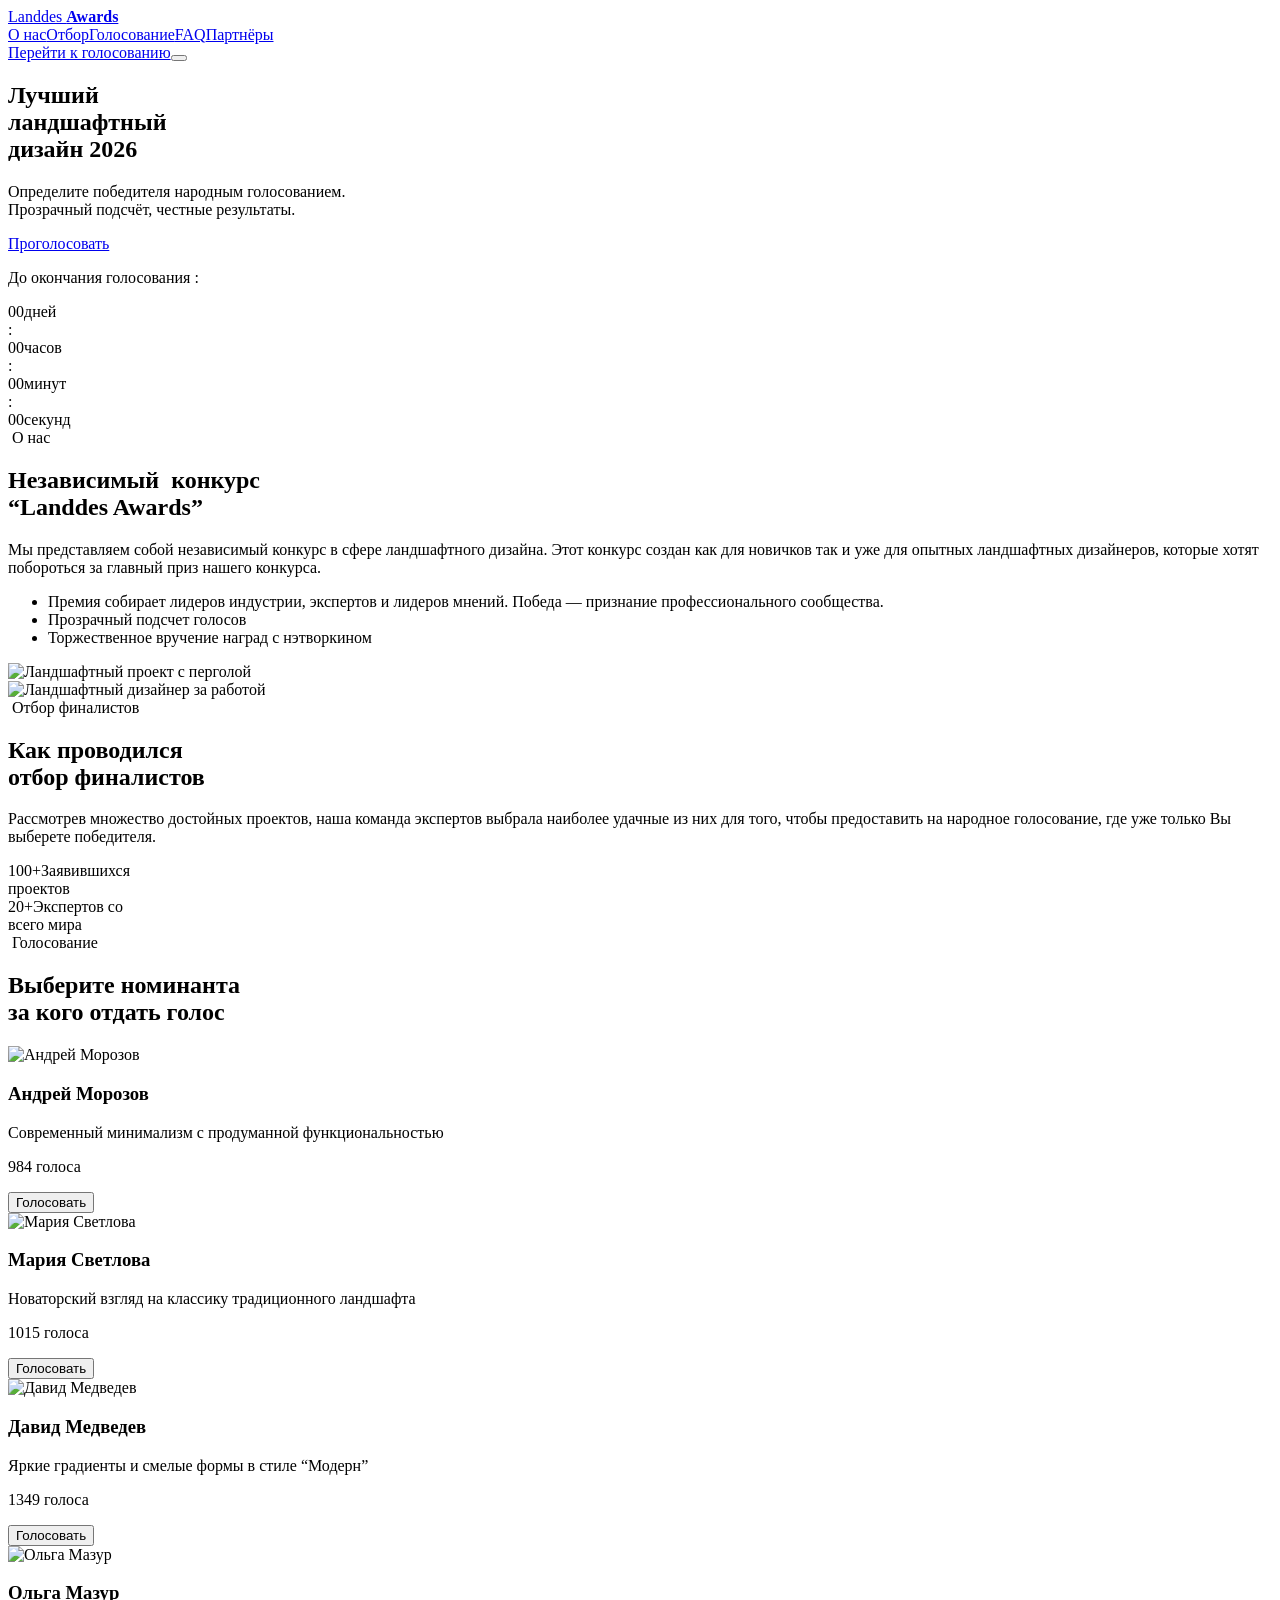
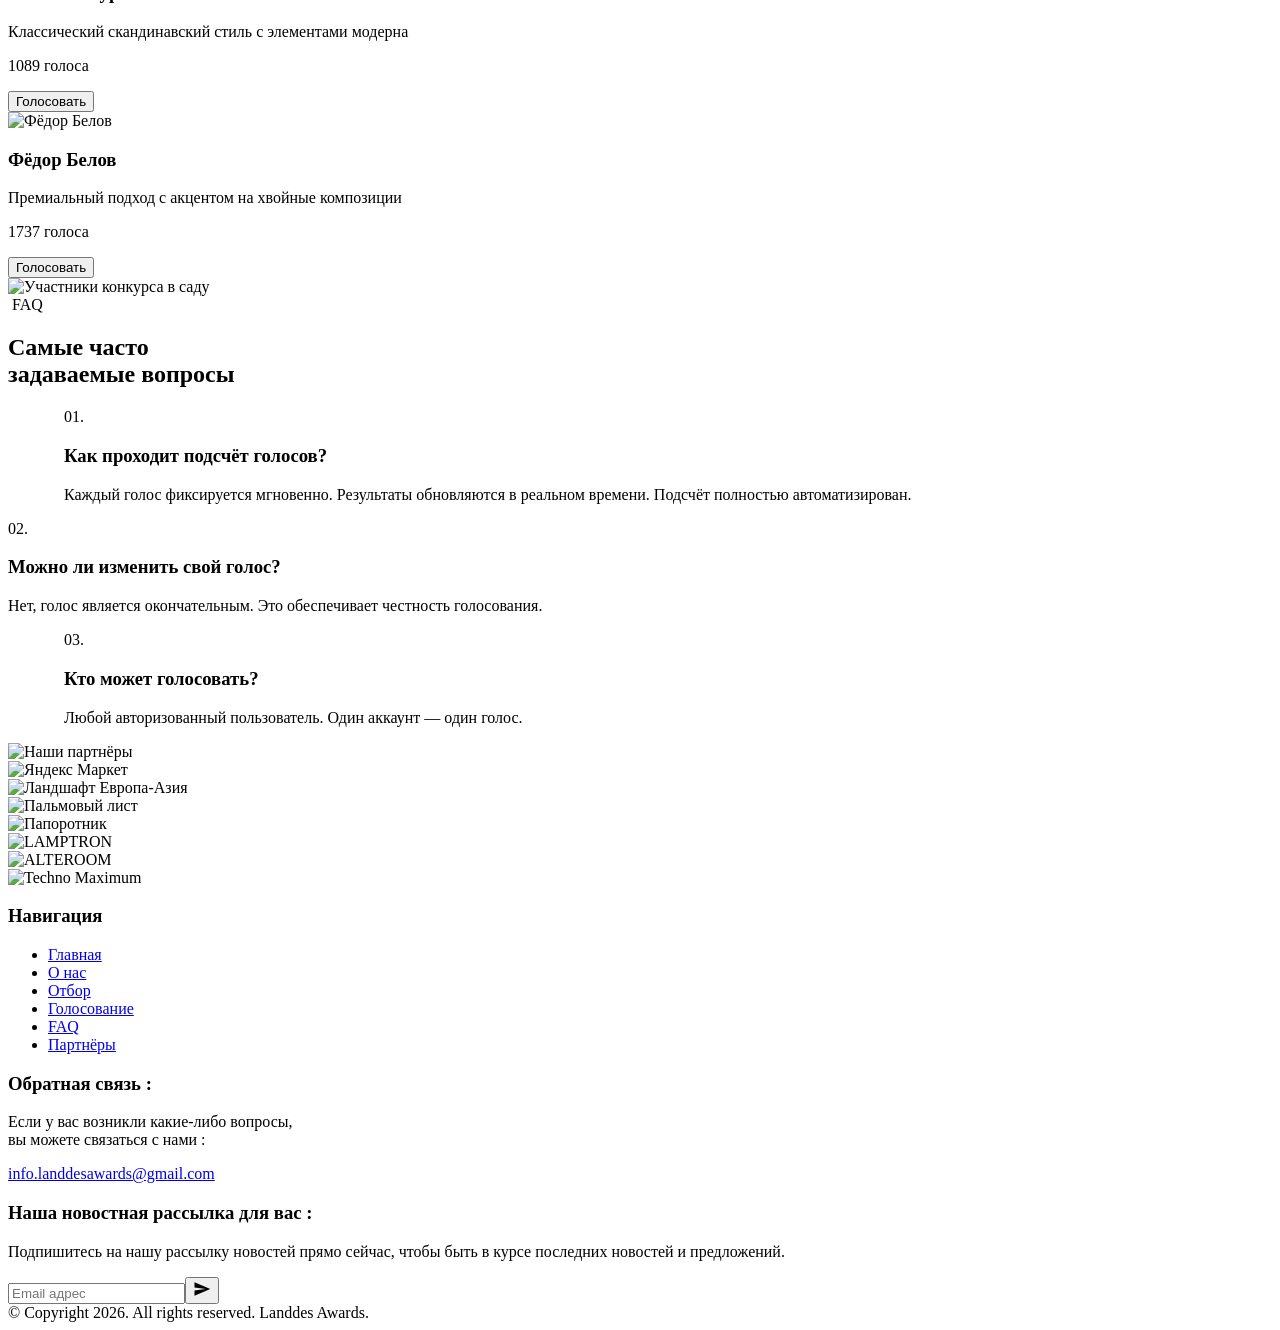
==== commit 9829480a: "new prefix" ====
--- a/index.html
+++ b/index.html
@@ -1 +1 @@
-<!DOCTYPE html><html  lang="ru"><head><meta charset="utf-8"><meta name="viewport" content="width=device-width, initial-scale=1"><title>Landdes Awards — Лучший ландшафтный дизайн 2026</title><script type="importmap">{"imports":{"#entry":"/landscape_preview/_nuxt/BQQz75aR.js"}}</script><style>.header[data-v-dc4923e3]{z-index:20;background:#fff;position:sticky;top:0}.header__inner[data-v-dc4923e3]{justify-content:space-between;align-items:center;gap:32px;height:76px;display:flex}.logo[data-v-dc4923e3]{white-space:nowrap;font-family:Roboto,sans-serif;font-size:clamp(18px,2vw,22px);font-weight:500}.logo b[data-v-dc4923e3]{font-weight:700}.nav[data-v-dc4923e3]{text-transform:uppercase;letter-spacing:.02em;gap:clamp(16px,2.4vw,34px);font-family:Roboto,sans-serif;font-size:13px;font-weight:500;display:flex}.nav a[data-v-dc4923e3]:hover{color:var(--green)}.header__cta[data-v-dc4923e3]{white-space:nowrap;padding:12px 22px;font-size:13px}.burger[data-v-dc4923e3]{cursor:pointer;background:0 0;border:none;flex-direction:column;justify-content:center;gap:5px;width:40px;height:40px;padding:0;display:none}.burger__bar[data-v-dc4923e3]{background:var(--dark);width:24px;height:2px;margin-inline:auto;transition:transform .2s,opacity .2s}.burger__bar--open[data-v-dc4923e3]{transform:translateY(7px)rotate(45deg)}.burger__bar--open-2[data-v-dc4923e3]{transform:translateY(-7px)rotate(-45deg)}.burger__bar--hidden[data-v-dc4923e3]{opacity:0}.mobile-nav[data-v-dc4923e3]{border-top:1px solid var(--line);background:#fff;padding:16px 0 24px;box-shadow:0 18px 30px #18281a1a}.mobile-nav .container[data-v-dc4923e3]{gap:14px;font-family:Roboto,sans-serif;font-size:15px;font-weight:500;display:grid}.mobile-nav .btn[data-v-dc4923e3]{justify-self:start;margin-top:6px}@media (width<=1100px){.nav[data-v-dc4923e3]{display:none}.burger[data-v-dc4923e3]{display:flex}}@media (width<=700px){.header__cta[data-v-dc4923e3]{display:none}.header__inner[data-v-dc4923e3]{gap:12px;height:64px}}@media (width>=1101px){.mobile-nav[data-v-dc4923e3]{display:none!important}}</style><style>.hero[data-v-5b3c4f36]{--hero-offset:500px}.hero>.container[data-v-5b3c4f36]{background:url(/images/background-home.png) 50%/cover no-repeat;padding-top:84px;padding-bottom:95px;position:relative}@media (width<=990px){.hero>.container[data-v-5b3c4f36]{background:url(/images/background-home-mobile.png) 100%/cover no-repeat}}@media (width<=680px){.hero>.container[data-v-5b3c4f36]{background:url(/images/background-home-mobile-2.png) 100%/cover no-repeat}}@media (width<=610px){.hero>.container[data-v-5b3c4f36]{background:url(/images/sources/background-white.jpg) 100%/cover no-repeat}}.hero>.container[data-v-5b3c4f36]:after,.hero>.container[data-v-5b3c4f36]:before{content:"";width:50px;height:100%;position:absolute;top:0;bottom:0}@media (width<=1440px){.hero>.container[data-v-5b3c4f36]:after,.hero>.container[data-v-5b3c4f36]:before{display:none}}.hero>.container[data-v-5b3c4f36]:before{background:linear-gradient(90deg,#fff 0,#fff0);left:0}.hero>.container[data-v-5b3c4f36]:after{background:linear-gradient(270deg,#fff 0,#fff0);right:0}.hero-holder[data-v-5b3c4f36]{flex-flow:column;justify-content:flex-start;align-items:flex-end;gap:24px;display:flex}.hero-holder .hero__inner[data-v-5b3c4f36]{width:100%;max-width:735px}@media (width<=1280px){.hero-holder .hero__inner[data-v-5b3c4f36]{max-width:700px}}@media (width<=1100px){.hero-holder .hero__inner[data-v-5b3c4f36]{max-width:660px}}@media (width<=990px){.hero-holder .hero__inner[data-v-5b3c4f36]{max-width:none}}.hero-holder .container--flush[data-v-5b3c4f36]{width:100%;max-width:805px;right:calc(var(--gutter)*-1);position:relative}@media (width<=1280px){.hero-holder .container--flush[data-v-5b3c4f36]{max-width:770px}}@media (width<=1200px){.hero-holder .container--flush[data-v-5b3c4f36]{right:calc(var(--gutter)*-1)}}@media (width<=1100px){.hero-holder .container--flush[data-v-5b3c4f36]{max-width:700px}}@media (width<=990px){.hero-holder .container--flush[data-v-5b3c4f36]{max-width:none}}.hero__content[data-v-5b3c4f36]{text-align:left}.hero__title[data-v-5b3c4f36]{letter-spacing:-.02em;font-size:clamp(38px,6.1vw,88px);font-weight:700;line-height:1.14}.hero__title span[data-v-5b3c4f36]{color:var(--green-light)}.hero__text[data-v-5b3c4f36]{color:#3c463d;margin-top:26px;font-size:19px;line-height:1.55}.hero__content .btn[data-v-5b3c4f36]{border-radius:4px;min-width:215px;margin-top:30px;padding:14px 30px;font-size:17px}.timer[data-v-5b3c4f36]{align-items:stretch;gap:0;margin-top:40px;display:flex;overflow:hidden}.timer__card[data-v-5b3c4f36]{background:#fff;flex:1;padding:14px 24px}.timer__title[data-v-5b3c4f36]{color:var(--green);font-family:Roboto,sans-serif;font-size:20px;font-weight:700}.timer__values[data-v-5b3c4f36]{gap:8px;margin-top:14px}.timer__unit[data-v-5b3c4f36],.timer__values[data-v-5b3c4f36]{align-items:center;display:flex}.timer__unit[data-v-5b3c4f36]{background:#f4f4f4;border-radius:4px;flex-direction:column;min-width:74px;padding:6px 10px 8px}.timer__number[data-v-5b3c4f36]{font-family:Roboto,sans-serif;font-size:28px;font-weight:700;line-height:1.3}.timer__label[data-v-5b3c4f36]{color:var(--muted);font-size:12px;line-height:1}.timer__colon[data-v-5b3c4f36]{color:var(--muted);font-size:18px}.timer__image[data-v-5b3c4f36]{background:url(/images/background-timer.png) 50%/contain no-repeat;min-width:360px}@media (width<=900px){.timer__image[data-v-5b3c4f36]{max-width:100%}}@media (width<=600px){.timer__image[data-v-5b3c4f36]{display:none}}@media (width<=1100px){.hero[data-v-5b3c4f36]{--hero-offset:0px}}@media (width<=900px){.hero[data-v-5b3c4f36]{padding-bottom:40px}.hero__text[data-v-5b3c4f36]{font-size:16px}}@media (width<=600px){.hero__content .btn[data-v-5b3c4f36],.hero__text[data-v-5b3c4f36],.hero__title[data-v-5b3c4f36]{text-align:left}.hero__text br[data-v-5b3c4f36]{display:none}.timer__card[data-v-5b3c4f36]{padding:18px 16px}.timer__values[data-v-5b3c4f36]{gap:6px}.timer__unit[data-v-5b3c4f36]{flex:1;min-width:0;padding:8px 4px}.timer__number[data-v-5b3c4f36]{font-size:18px}.timer__label[data-v-5b3c4f36]{font-size:10px}}</style><style>.about[data-v-9ba22b28]{background:#fff}.about__content[data-v-9ba22b28]{padding:50px 0}.about__inner[data-v-9ba22b28]{grid-template-columns:1fr 1fr;align-items:stretch;gap:30px;padding-right:0;display:grid}.about__text[data-v-9ba22b28]{color:#797979;margin-top:22px;font-size:17px;font-weight:700}.about__list[data-v-9ba22b28]{gap:16px;margin-top:28px;display:grid}.about__list[data-v-9ba22b28],.about__text[data-v-9ba22b28]{padding-right:120px}.about__list li[data-v-9ba22b28]{color:#151515;grid-template-columns:18px 1fr;gap:10px;font-size:16px;display:grid}.about__list img[data-v-9ba22b28]{width:14px;margin-top:6px}.about__media img[data-v-9ba22b28]{-o-object-fit:cover;object-fit:cover;width:100%;height:100%}@media (width<=900px){.about__inner[data-v-9ba22b28]{padding-right:var(--gutter);grid-template-columns:1fr;gap:0}.about__content[data-v-9ba22b28]{padding-top:0}.about__list li[data-v-9ba22b28],.about__text[data-v-9ba22b28]{max-width:none}.about__list[data-v-9ba22b28],.about__text[data-v-9ba22b28]{padding-right:0}.about__media[data-v-9ba22b28]{margin:0 calc(var(--gutter)*-1)}.about__media img[data-v-9ba22b28]{max-height:320px}}</style><style>.selection[data-v-3a606032]{background:url(/images/background-home-2.png) 50%/cover no-repeat;padding:90px 0 110px}.selection__inner[data-v-3a606032]{grid-template-columns:.9fr 1.1fr;align-items:center;gap:70px;display:grid}.selection__media img[data-v-3a606032]{border-radius:50%;width:100%;max-width:430px;margin-inline:auto}@media (width<=900px){.selection__media img[data-v-3a606032]{display:none}}.stats[data-v-3a606032]{gap:56px;margin-top:34px;display:flex}.stat[data-v-3a606032]{align-items:center;gap:12px;display:flex}.stat__value[data-v-3a606032]{font-family:Roboto,sans-serif;font-size:30px;font-weight:700}.stat__label[data-v-3a606032]{color:var(--muted);font-size:13px;line-height:1.35}@media (width<=900px){.selection[data-v-3a606032]{padding:50px 0}.selection__inner[data-v-3a606032]{grid-template-columns:1fr;gap:0}.selection__media img[data-v-3a606032]{max-width:320px}}@media (width<=600px){.stats[data-v-3a606032]{flex-direction:column;gap:18px}}</style><style>.voting[data-v-464b6d8e]{--overlap:210px;--card-width:320px;background:#fff}.voting__head[data-v-464b6d8e]{padding:90px var(--gutter) 90px 50.8%;flex-direction:column;justify-content:center;min-height:330px;display:flex;position:relative}.voting__media[data-v-464b6d8e]{width:46.2%;height:calc(100% + var(--overlap));background:url(/images/leaves.png) 50%/cover no-repeat;position:absolute;top:0;left:0}.slider[data-v-464b6d8e]{z-index:1;position:relative}.slider__track[data-v-464b6d8e]{padding-inline:calc(50% - var(--card-width)/2);scroll-snap-type:x mandatory;scrollbar-width:none;overscroll-behavior-x:contain;align-items:flex-start;gap:30px;padding-bottom:70px;display:flex;overflow-x:auto}.slider__track[data-v-464b6d8e]::-webkit-scrollbar{display:none}.card[data-v-464b6d8e]{flex:0 0 var(--card-width);scroll-snap-align:center;cursor:pointer;background:#fff;border-radius:10px;flex-direction:column;transition:box-shadow .3s;display:flex;overflow:hidden;box-shadow:0 8px 24px #959da533}.card--current[data-v-464b6d8e]{cursor:default;box-shadow:0 8px 24px #959da5a6}.card--voted[data-v-464b6d8e]{outline:2px solid var(--green);outline-offset:-2px}.card__image[data-v-464b6d8e]{width:100%;height:var(--overlap);-o-object-fit:cover;object-fit:cover}.card__body[data-v-464b6d8e]{text-align:center;flex-direction:column;flex:1;align-items:center;gap:14px;padding:26px 24px 34px;display:flex}.card__name[data-v-464b6d8e]{font-size:22px;font-weight:700}.card__description[data-v-464b6d8e]{line-height:1.45}.card__description[data-v-464b6d8e],.card__votes[data-v-464b6d8e]{color:var(--muted);font-size:15px}.card__votes[data-v-464b6d8e]{margin-top:auto}.card .btn[data-v-464b6d8e]{border-radius:4px;margin-top:6px;padding:12px 30px;font-size:15px}.card .btn[data-v-464b6d8e]:disabled{opacity:.5;cursor:not-allowed}@media (width<=900px){.voting[data-v-464b6d8e]{--overlap:0px;--card-width:min(320px, 82vw);padding-bottom:0}.voting__head[data-v-464b6d8e]{min-height:0;padding:0 0 28px}.voting__media[data-v-464b6d8e]{width:100%;height:320px;position:static}.voting__intro[data-v-464b6d8e]{padding:28px var(--gutter) 0}.card__image[data-v-464b6d8e]{height:210px}}@media (prefers-reduced-motion:reduce){.card[data-v-464b6d8e]{transition:none}}</style><style>.faq[data-v-1c8bd1ee]{background:#fff;padding:90px 0 110px;position:relative;overflow:hidden}.faq__image[data-v-1c8bd1ee]{-o-object-fit:cover;object-fit:cover;height:100%;position:absolute;top:0;right:0}.faq__inner[data-v-1c8bd1ee]{z-index:1;position:relative}.faq__content[data-v-1c8bd1ee]{max-width:620px}.faq__list[data-v-1c8bd1ee]{gap:26px;margin-top:40px;display:grid}.faq__item[data-v-1c8bd1ee]{border-left:3px solid var(--green);background:#fff;grid-template-columns:44px 1fr;gap:12px;max-width:470px;padding:20px 24px;display:grid;box-shadow:0 12px 30px #18281a1f}.faq__number[data-v-1c8bd1ee]{color:var(--green);font-family:Roboto,sans-serif}.faq__number[data-v-1c8bd1ee],.faq__question[data-v-1c8bd1ee]{font-size:26px;font-weight:700}.faq__answer[data-v-1c8bd1ee]{color:#797979;margin-top:8px;font-size:16px}@media (width<=1100px){.faq[data-v-1c8bd1ee]{padding-top:0;padding-bottom:70px}.faq__image[data-v-1c8bd1ee]{display:none}.faq__content[data-v-1c8bd1ee],.faq__item[data-v-1c8bd1ee]{max-width:none}.faq__item[data-v-1c8bd1ee]{margin-left:0!important}}@media (width<=600px){.faq__item[data-v-1c8bd1ee]{grid-template-columns:34px 1fr;padding:16px 18px}}</style><style>.partners[data-v-606c5801]{background:url(/images/background-home-3.png) 50%/cover no-repeat;padding:90px 0 110px}.partners__grid[data-v-606c5801]{background:var(--line);border-radius:14px;grid-template-columns:repeat(4,1fr);display:grid;overflow:hidden;box-shadow:0 18px 50px #18281a1f}.partners__cell[data-v-606c5801]{aspect-ratio:6/5;background:#fff;justify-content:center;align-items:center;display:flex}.partners__cell--logo img[data-v-606c5801]{-o-object-fit:contain;object-fit:contain;width:100%;height:100%}.partners__cell--dark img[data-v-606c5801],.partners__cell--photo img[data-v-606c5801]{-o-object-fit:cover;object-fit:cover;width:100%;height:100%}.partners__cell--title[data-v-606c5801]{background:var(--green);padding:24px}.partners__cell--title img[data-v-606c5801]{-o-object-fit:contain;object-fit:contain;width:auto;max-width:100%;max-height:60%}@media (width<=900px){.partners[data-v-606c5801]{padding:64px 0 70px}.partners__grid[data-v-606c5801]{grid-template-columns:repeat(2,1fr)}}@media (width<=480px){.partners__cell[data-v-606c5801]{aspect-ratio:4/3}}</style><style>.footer[data-v-b96eca60]{color:#e7ece7;background:#101510 url(/images/background-dark.jpg) 50%/cover no-repeat;position:relative}.footer[data-v-b96eca60]:before{content:"";background:#090e09a6;position:absolute;inset:0}.footer[data-v-b96eca60]>*{position:relative}.footer__inner[data-v-b96eca60]{padding:70px var(--gutter) 60px;grid-template-columns:.7fr 1fr 1.3fr;gap:50px;display:grid}.footer__title[data-v-b96eca60]{color:var(--green-light);font-size:20px;font-weight:700}.footer__title--light[data-v-b96eca60]{color:#fff;font-size:17px}.footer__nav[data-v-b96eca60]{color:#cfd8cf;gap:10px;margin-top:18px;font-size:14px;display:grid}.footer__nav a[data-v-b96eca60]:hover{color:var(--green-light)}.footer__text[data-v-b96eca60]{max-width:46ch}.footer__mail[data-v-b96eca60],.footer__text[data-v-b96eca60]{color:#cfd8cf;margin-top:16px;font-size:14px}.footer__mail[data-v-b96eca60]{display:inline-block}.subscribe[data-v-b96eca60]{background:#ffffff0a;border:1px solid #ffffff40;border-radius:999px;align-items:center;gap:10px;max-width:520px;margin-top:22px;padding:8px 8px 8px 22px;display:flex}.subscribe input[data-v-b96eca60]{color:#fff;background:0 0;border:none;outline:none;flex:1;font-size:14px}.subscribe input[data-v-b96eca60]::placeholder{color:#9aa79a}.subscribe button[data-v-b96eca60]{background:var(--green-light);color:#fff;cursor:pointer;border:none;border-radius:50%;place-items:center;width:40px;height:40px;display:grid}.subscribe__done[data-v-b96eca60]{color:var(--green-light);margin-top:10px;font-size:13px}.footer__bottom[data-v-b96eca60]{text-align:center;color:#cfd8cf;border-top:1px solid #ffffff1f;padding:22px 0;font-size:13px}.footer__bottom span[data-v-b96eca60]{color:var(--green-light)}@media (width<=1100px){.footer__inner[data-v-b96eca60]{grid-template-columns:1fr 1fr;gap:40px}.footer-subscribe[data-v-b96eca60]{grid-column:1/3}.footer-subscribe form[data-v-b96eca60],.footer-subscribe p[data-v-b96eca60]{max-width:none}}@media (width<=900px){.footer__inner[data-v-b96eca60]{grid-template-columns:1fr;gap:32px}.footer__text[data-v-b96eca60]{max-width:none}.footer__text br[data-v-b96eca60]{display:none}}@media (width<=600px){.subscribe[data-v-b96eca60]{padding-left:16px}.footer__mail[data-v-b96eca60]{word-break:break-all}}</style><link rel="stylesheet" href="/landscape_preview/_nuxt/entry.EcX6cOQs.css" crossorigin><link rel="preload" as="fetch" crossorigin="anonymous" href="/landscape_preview/_payload.json?_b=5382a110-bb6a-43d2-b536-b8ae97a2d44d"><link rel="modulepreload" as="script" crossorigin href="/landscape_preview/_nuxt/BQQz75aR.js"><link rel="modulepreload" as="script" crossorigin href="/landscape_preview/_nuxt/Dq4jYd32.js"><link rel="modulepreload" as="script" crossorigin href="/landscape_preview/_nuxt/DKOKXO7L.js"><link rel="modulepreload" as="script" crossorigin href="/landscape_preview/_nuxt/jAQB5YOQ.js"><script type="module" src="/landscape_preview/_nuxt/BQQz75aR.js" crossorigin></script><link rel="prefetch" as="script" crossorigin href="/landscape_preview/_nuxt/DcgBJ-4U.js"><link rel="prefetch" as="script" crossorigin href="/landscape_preview/_nuxt/CgiiPdsq.js"><meta name="description" content="Независимый конкурс в сфере ландшафтного дизайна. Определите победителя народным голосованием."></head><body><div id="__nuxt"><div><header class="header" data-v-dc4923e3><div class="container header__inner" data-v-dc4923e3><a class="logo" href="#top" data-v-dc4923e3>Landdes <b data-v-dc4923e3>Awards</b></a><nav class="nav" data-v-dc4923e3><!--[--><a href="#about" data-v-dc4923e3>О нас</a><a href="#selection" data-v-dc4923e3>Отбор</a><a href="#voting" data-v-dc4923e3>Голосование</a><a href="#faq" data-v-dc4923e3>FAQ</a><a href="#partners" data-v-dc4923e3>Партнёры</a><!--]--></nav><a class="btn btn--primary header__cta" href="#voting" data-v-dc4923e3>Перейти к голосованию</a><button class="burger" type="button" aria-expanded="false" aria-label="Меню" data-v-dc4923e3><span class="burger__bar" data-v-dc4923e3></span><span class="burger__bar" data-v-dc4923e3></span><span class="burger__bar" data-v-dc4923e3></span></button></div><nav class="mobile-nav" style="display:none;" data-v-dc4923e3><div class="container" data-v-dc4923e3><!--[--><a href="#about" data-v-dc4923e3>О нас</a><a href="#selection" data-v-dc4923e3>Отбор</a><a href="#voting" data-v-dc4923e3>Голосование</a><a href="#faq" data-v-dc4923e3>FAQ</a><a href="#partners" data-v-dc4923e3>Партнёры</a><!--]--><a class="btn btn--primary" href="#voting" data-v-dc4923e3> Перейти к голосованию </a></div></nav></header><main><section id="top" class="hero" data-v-5b3c4f36><div class="container" data-v-5b3c4f36><div class="hero-holder" data-v-5b3c4f36><div class="hero__inner" data-v-5b3c4f36><div class="hero__content" data-v-5b3c4f36><h1 class="hero__title" data-v-5b3c4f36> Лучший<br data-v-5b3c4f36><span data-v-5b3c4f36>ландшафтный</span><br data-v-5b3c4f36> дизайн 2026 </h1><p class="hero__text" data-v-5b3c4f36> Определите победителя народным голосованием.<br data-v-5b3c4f36> Прозрачный подсчёт, честные результаты. </p><a class="btn btn--primary" href="#voting" data-v-5b3c4f36>Проголосовать</a></div></div><div class="container--flush" data-v-5b3c4f36><div class="timer" data-v-5b3c4f36><div class="timer__card" data-v-5b3c4f36><p class="timer__title" data-v-5b3c4f36>До окончания голосования :</p><div class="timer__values" data-v-5b3c4f36><div class="timer__unit" data-v-5b3c4f36><span class="timer__number" data-v-5b3c4f36>00</span><span class="timer__label" data-v-5b3c4f36>дней</span></div><span class="timer__colon" data-v-5b3c4f36>:</span><div class="timer__unit" data-v-5b3c4f36><span class="timer__number" data-v-5b3c4f36>00</span><span class="timer__label" data-v-5b3c4f36>часов</span></div><span class="timer__colon" data-v-5b3c4f36>:</span><div class="timer__unit" data-v-5b3c4f36><span class="timer__number" data-v-5b3c4f36>00</span><span class="timer__label" data-v-5b3c4f36>минут</span></div><span class="timer__colon" data-v-5b3c4f36>:</span><div class="timer__unit" data-v-5b3c4f36><span class="timer__number" data-v-5b3c4f36>00</span><span class="timer__label" data-v-5b3c4f36>секунд</span></div></div></div><div class="timer__image" data-v-5b3c4f36></div></div></div></div></div></section><section id="about" class="about" data-v-9ba22b28><div class="container about__inner" data-v-9ba22b28><div class="about__content" data-v-9ba22b28><span class="eyebrow" data-v-9ba22b28><img src="/landscape_preview/images/icons/branch.svg" alt="" data-v-9ba22b28> О нас </span><h2 class="section-title" data-v-9ba22b28> Независимый  конкурс<br data-v-9ba22b28><span data-v-9ba22b28>“Landdes Awards”</span></h2><p class="about__text" data-v-9ba22b28> Мы представляем собой независимый конкурс в сфере ландшафтного дизайна. Этот конкурс создан как для новичков так и уже для опытных ландшафтных дизайнеров, которые хотят побороться за главный приз нашего конкурса. </p><ul class="about__list" data-v-9ba22b28><!--[--><li data-v-9ba22b28><img src="/landscape_preview/images/icons/check.svg" alt="" data-v-9ba22b28><span data-v-9ba22b28>Премия собирает лидеров индустрии, экспертов и лидеров мнений. Победа — признание профессионального сообщества.</span></li><li data-v-9ba22b28><img src="/landscape_preview/images/icons/check.svg" alt="" data-v-9ba22b28><span data-v-9ba22b28>Прозрачный подсчет голосов</span></li><li data-v-9ba22b28><img src="/landscape_preview/images/icons/check.svg" alt="" data-v-9ba22b28><span data-v-9ba22b28>Торжественное вручение наград с нэтворкином</span></li><!--]--></ul></div><div class="about__media" data-v-9ba22b28><img src="/landscape_preview/images/landscape-1.png" alt="Ландшафтный проект с перголой" data-v-9ba22b28></div></div></section><section id="selection" class="selection" data-v-3a606032><div class="container selection__inner" data-v-3a606032><div class="selection__media" data-v-3a606032><img src="/landscape_preview/images/man-working.png" alt="Ландшафтный дизайнер за работой" data-v-3a606032></div><div class="selection__content" data-v-3a606032><span class="eyebrow" data-v-3a606032><img src="/landscape_preview/images/icons/branch.svg" alt="" data-v-3a606032> Отбор финалистов </span><h2 class="section-title" data-v-3a606032> Как проводился<br data-v-3a606032> отбор <span data-v-3a606032>финалистов</span></h2><p class="lead" data-v-3a606032> Рассмотрев множество достойных проектов, наша команда экспертов выбрала наиболее удачные из них для того, чтобы предоставить на народное голосование, где уже только Вы выберете победителя. </p><div class="stats" data-v-3a606032><div class="stat" data-v-3a606032><span class="stat__value" data-v-3a606032>100+</span><span class="stat__label" data-v-3a606032>Заявившихся<br data-v-3a606032>проектов</span></div><div class="stat" data-v-3a606032><span class="stat__value" data-v-3a606032>20+</span><span class="stat__label" data-v-3a606032>Экспертов со<br data-v-3a606032>всего мира</span></div></div></div></div></section><section id="voting" class="voting" data-v-464b6d8e><div class="voting__head" data-v-464b6d8e><div class="voting__media" data-v-464b6d8e></div><div class="voting__intro" data-v-464b6d8e><span class="eyebrow" data-v-464b6d8e><img src="/landscape_preview/images/icons/branch.svg" alt="" data-v-464b6d8e> Голосование </span><h2 class="section-title" data-v-464b6d8e> Выберите номинанта<br data-v-464b6d8e><span data-v-464b6d8e>за кого отдать голос</span></h2></div></div><div class="slider" data-v-464b6d8e><div class="slider__track" data-v-464b6d8e><!--[--><article class="card" data-v-464b6d8e><img class="card__image" src="/images/slider/3.png" alt="Андрей Морозов" data-v-464b6d8e><div class="card__body" data-v-464b6d8e><h3 class="card__name" data-v-464b6d8e>Андрей Морозов</h3><p class="card__description" data-v-464b6d8e>Современный минимализм с продуманной функциональностью</p><p class="card__votes" data-v-464b6d8e>984 голоса</p><button class="btn--outline btn" type="button" data-v-464b6d8e>Голосовать</button></div></article><article class="card" data-v-464b6d8e><img class="card__image" src="/images/slider/4.png" alt="Мария Светлова" data-v-464b6d8e><div class="card__body" data-v-464b6d8e><h3 class="card__name" data-v-464b6d8e>Мария Светлова</h3><p class="card__description" data-v-464b6d8e>Новаторский взгляд на классику традиционного ландшафта</p><p class="card__votes" data-v-464b6d8e>1015 голоса</p><button class="btn--outline btn" type="button" data-v-464b6d8e>Голосовать</button></div></article><article class="card--current card" data-v-464b6d8e><img class="card__image" src="/images/slider/1.png" alt="Давид Медведев" data-v-464b6d8e><div class="card__body" data-v-464b6d8e><h3 class="card__name" data-v-464b6d8e>Давид Медведев</h3><p class="card__description" data-v-464b6d8e>Яркие градиенты и смелые формы в стиле “Модерн”</p><p class="card__votes" data-v-464b6d8e>1349 голоса</p><button class="btn--primary btn" type="button" data-v-464b6d8e>Голосовать</button></div></article><article class="card" data-v-464b6d8e><img class="card__image" src="/images/slider/2.png" alt="Ольга Мазур" data-v-464b6d8e><div class="card__body" data-v-464b6d8e><h3 class="card__name" data-v-464b6d8e>Ольга Мазур</h3><p class="card__description" data-v-464b6d8e>Классический скандинавский стиль с элементами модерна</p><p class="card__votes" data-v-464b6d8e>1089 голоса</p><button class="btn--outline btn" type="button" data-v-464b6d8e>Голосовать</button></div></article><article class="card" data-v-464b6d8e><img class="card__image" src="/images/slider/3.png" alt="Фёдор Белов" data-v-464b6d8e><div class="card__body" data-v-464b6d8e><h3 class="card__name" data-v-464b6d8e>Фёдор Белов</h3><p class="card__description" data-v-464b6d8e>Премиальный подход с акцентом на хвойные композиции</p><p class="card__votes" data-v-464b6d8e>1737 голоса</p><button class="btn--outline btn" type="button" data-v-464b6d8e>Голосовать</button></div></article><!--]--></div></div></section><section id="faq" class="faq" data-v-1c8bd1ee><img class="faq__image" src="/landscape_preview/images/landscape-2.png" alt="Участники конкурса в саду" data-v-1c8bd1ee><div class="container faq__inner" data-v-1c8bd1ee><div class="faq__content" data-v-1c8bd1ee><span class="eyebrow" data-v-1c8bd1ee><img src="/landscape_preview/images/icons/branch.svg" alt="" data-v-1c8bd1ee> FAQ </span><h2 class="section-title" data-v-1c8bd1ee> Самые часто<br data-v-1c8bd1ee> задаваемые <span data-v-1c8bd1ee>вопросы</span></h2><div class="faq__list" data-v-1c8bd1ee><!--[--><article class="faq__item" style="margin-left:56px;" data-v-1c8bd1ee><span class="faq__number" data-v-1c8bd1ee>01.</span><div data-v-1c8bd1ee><h3 class="faq__question" data-v-1c8bd1ee>Как проходит подсчёт голосов?</h3><p class="faq__answer" data-v-1c8bd1ee>Каждый голос фиксируется мгновенно. Результаты обновляются в реальном времени. Подсчёт полностью автоматизирован.</p></div></article><article class="faq__item" style="margin-left:0;" data-v-1c8bd1ee><span class="faq__number" data-v-1c8bd1ee>02.</span><div data-v-1c8bd1ee><h3 class="faq__question" data-v-1c8bd1ee>Можно ли изменить свой голос?</h3><p class="faq__answer" data-v-1c8bd1ee>Нет, голос является окончательным. Это обеспечивает честность голосования.</p></div></article><article class="faq__item" style="margin-left:56px;" data-v-1c8bd1ee><span class="faq__number" data-v-1c8bd1ee>03.</span><div data-v-1c8bd1ee><h3 class="faq__question" data-v-1c8bd1ee>Кто может голосовать?</h3><p class="faq__answer" data-v-1c8bd1ee>Любой авторизованный пользователь. Один аккаунт — один голос.</p></div></article><!--]--></div></div></div></section><section id="partners" class="partners" data-v-606c5801><div class="container" data-v-606c5801><div class="partners__grid" data-v-606c5801><!--[--><div class="partners__cell--title partners__cell" data-v-606c5801><img src="/images/partners/our-partners.png" alt="Наши партнёры" loading="lazy" data-v-606c5801></div><div class="partners__cell--logo partners__cell" data-v-606c5801><img src="/images/partners/yandex.png" alt="Яндекс Маркет" loading="lazy" data-v-606c5801></div><div class="partners__cell--logo partners__cell" data-v-606c5801><img src="/images/partners/landscape-asia.png" alt="Ландшафт Европа-Азия" loading="lazy" data-v-606c5801></div><div class="partners__cell--photo partners__cell" data-v-606c5801><img src="/images/partners/branch.png" alt="Пальмовый лист" loading="lazy" data-v-606c5801></div><div class="partners__cell--photo partners__cell" data-v-606c5801><img src="/images/partners/bush.jpg" alt="Папоротник" loading="lazy" data-v-606c5801></div><div class="partners__cell--logo partners__cell" data-v-606c5801><img src="/images/partners/lamptron.png" alt="LAMPTRON" loading="lazy" data-v-606c5801></div><div class="partners__cell--logo partners__cell" data-v-606c5801><img src="/images/partners/alteroom.png" alt="ALTEROOM" loading="lazy" data-v-606c5801></div><div class="partners__cell--logo partners__cell--dark partners__cell" data-v-606c5801><img src="/images/partners/techno-maximum.png" alt="Techno Maximum" loading="lazy" data-v-606c5801></div><!--]--></div></div></section></main><footer class="footer" data-v-b96eca60><div class="container footer__inner" data-v-b96eca60><div data-v-b96eca60><h3 class="footer__title" data-v-b96eca60>Навигация</h3><ul class="footer__nav" data-v-b96eca60><!--[--><li data-v-b96eca60><a href="#top" data-v-b96eca60>Главная</a></li><li data-v-b96eca60><a href="#about" data-v-b96eca60>О нас</a></li><li data-v-b96eca60><a href="#selection" data-v-b96eca60>Отбор</a></li><li data-v-b96eca60><a href="#voting" data-v-b96eca60>Голосование</a></li><li data-v-b96eca60><a href="#faq" data-v-b96eca60>FAQ</a></li><li data-v-b96eca60><a href="#partners" data-v-b96eca60>Партнёры</a></li><!--]--></ul></div><div data-v-b96eca60><h3 class="footer__title" data-v-b96eca60>Обратная связь :</h3><p class="footer__text" data-v-b96eca60> Если у вас возникли какие-либо вопросы,<br data-v-b96eca60> вы можете связаться с нами : </p><a class="footer__mail" href="mailto:info.landdesawards@gmail.com" data-v-b96eca60> info.landdesawards@gmail.com </a></div><div class="footer-subscribe" data-v-b96eca60><h3 class="footer__title footer__title--light" data-v-b96eca60>Наша новостная рассылка для вас :</h3><p class="footer__text" data-v-b96eca60> Подпишитесь на нашу рассылку новостей прямо сейчас, чтобы быть в курсе последних новостей и предложений. </p><form class="subscribe" data-v-b96eca60><input value="" type="email" placeholder="Email адрес" aria-label="Email адрес" data-v-b96eca60><button type="submit" aria-label="Подписаться" data-v-b96eca60><svg viewBox="0 0 24 24" width="18" height="18" fill="currentColor" data-v-b96eca60><path d="M2 21l21-9L2 3v7l15 2-15 2v7z" data-v-b96eca60></path></svg></button></form><!----></div></div><div class="footer__bottom" data-v-b96eca60> © Copyright 2026. All rights reserved. <span data-v-b96eca60>Landdes Awards</span>. </div></footer></div></div><div id="teleports"></div><script>window.__NUXT__={};window.__NUXT__.config={public:{},app:{baseURL:"/landscape_preview/",buildId:"5382a110-bb6a-43d2-b536-b8ae97a2d44d",buildAssetsDir:"/_nuxt/",cdnURL:""}}</script><script type="application/json" data-nuxt-data="nuxt-app" data-ssr="true" id="__NUXT_DATA__" data-src="/landscape_preview/_payload.json?_b=5382a110-bb6a-43d2-b536-b8ae97a2d44d">[{"state":1,"once":3,"_errors":4,"serverRendered":6,"path":7,"prerenderedAt":8},["Reactive",2],{},["Set"],["ShallowReactive",5],{},true,"\u002F",1787326490463]</script></body></html>+<!DOCTYPE html><html  lang="ru"><head><meta charset="utf-8"><meta name="viewport" content="width=device-width, initial-scale=1"><title>Landdes Awards — Лучший ландшафтный дизайн 2026</title><script type="importmap">{"imports":{"#entry":"/landscape_preview/_nuxt/ZBVb3Kaq.js"}}</script><link rel="stylesheet" href="/landscape_preview/_nuxt/entry.EcX6cOQs.css" crossorigin><link rel="stylesheet" href="/landscape_preview/_nuxt/pages.CKCuxFbN.css" crossorigin><link rel="preload" as="fetch" crossorigin="anonymous" href="/landscape_preview/_payload.json?_b=16917b19-0005-4154-9184-4982994cb889"><link rel="modulepreload" as="script" crossorigin href="/landscape_preview/_nuxt/ZBVb3Kaq.js"><link rel="modulepreload" as="script" crossorigin href="/landscape_preview/_nuxt/Dq4jYd32.js"><link rel="modulepreload" as="script" crossorigin href="/landscape_preview/_nuxt/DKOKXO7L.js"><link rel="modulepreload" as="script" crossorigin href="/landscape_preview/_nuxt/DKrX_fvI.js"><script type="module" src="/landscape_preview/_nuxt/ZBVb3Kaq.js" crossorigin></script><link rel="prefetch" as="style" crossorigin href="/landscape_preview/_nuxt/error-404.Bb87HomL.css"><link rel="prefetch" as="script" crossorigin href="/landscape_preview/_nuxt/DcgBJ-4U.js"><link rel="prefetch" as="style" crossorigin href="/landscape_preview/_nuxt/error-500.Bwd7zAaE.css"><link rel="prefetch" as="script" crossorigin href="/landscape_preview/_nuxt/CgiiPdsq.js"><meta name="description" content="Независимый конкурс в сфере ландшафтного дизайна. Определите победителя народным голосованием."></head><body><div id="__nuxt"><div><header class="header" data-v-dc4923e3><div class="container header__inner" data-v-dc4923e3><a class="logo" href="#top" data-v-dc4923e3>Landdes <b data-v-dc4923e3>Awards</b></a><nav class="nav" data-v-dc4923e3><!--[--><a href="#about" data-v-dc4923e3>О нас</a><a href="#selection" data-v-dc4923e3>Отбор</a><a href="#voting" data-v-dc4923e3>Голосование</a><a href="#faq" data-v-dc4923e3>FAQ</a><a href="#partners" data-v-dc4923e3>Партнёры</a><!--]--></nav><a class="btn btn--primary header__cta" href="#voting" data-v-dc4923e3>Перейти к голосованию</a><button class="burger" type="button" aria-expanded="false" aria-label="Меню" data-v-dc4923e3><span class="burger__bar" data-v-dc4923e3></span><span class="burger__bar" data-v-dc4923e3></span><span class="burger__bar" data-v-dc4923e3></span></button></div><nav class="mobile-nav" style="display:none;" data-v-dc4923e3><div class="container" data-v-dc4923e3><!--[--><a href="#about" data-v-dc4923e3>О нас</a><a href="#selection" data-v-dc4923e3>Отбор</a><a href="#voting" data-v-dc4923e3>Голосование</a><a href="#faq" data-v-dc4923e3>FAQ</a><a href="#partners" data-v-dc4923e3>Партнёры</a><!--]--><a class="btn btn--primary" href="#voting" data-v-dc4923e3> Перейти к голосованию </a></div></nav></header><main><section id="top" class="hero" data-v-5b3c4f36><div class="container" data-v-5b3c4f36><div class="hero-holder" data-v-5b3c4f36><div class="hero__inner" data-v-5b3c4f36><div class="hero__content" data-v-5b3c4f36><h1 class="hero__title" data-v-5b3c4f36> Лучший<br data-v-5b3c4f36><span data-v-5b3c4f36>ландшафтный</span><br data-v-5b3c4f36> дизайн 2026 </h1><p class="hero__text" data-v-5b3c4f36> Определите победителя народным голосованием.<br data-v-5b3c4f36> Прозрачный подсчёт, честные результаты. </p><a class="btn btn--primary" href="#voting" data-v-5b3c4f36>Проголосовать</a></div></div><div class="container--flush" data-v-5b3c4f36><div class="timer" data-v-5b3c4f36><div class="timer__card" data-v-5b3c4f36><p class="timer__title" data-v-5b3c4f36>До окончания голосования :</p><div class="timer__values" data-v-5b3c4f36><div class="timer__unit" data-v-5b3c4f36><span class="timer__number" data-v-5b3c4f36>00</span><span class="timer__label" data-v-5b3c4f36>дней</span></div><span class="timer__colon" data-v-5b3c4f36>:</span><div class="timer__unit" data-v-5b3c4f36><span class="timer__number" data-v-5b3c4f36>00</span><span class="timer__label" data-v-5b3c4f36>часов</span></div><span class="timer__colon" data-v-5b3c4f36>:</span><div class="timer__unit" data-v-5b3c4f36><span class="timer__number" data-v-5b3c4f36>00</span><span class="timer__label" data-v-5b3c4f36>минут</span></div><span class="timer__colon" data-v-5b3c4f36>:</span><div class="timer__unit" data-v-5b3c4f36><span class="timer__number" data-v-5b3c4f36>00</span><span class="timer__label" data-v-5b3c4f36>секунд</span></div></div></div><div class="timer__image" data-v-5b3c4f36></div></div></div></div></div></section><section id="about" class="about" data-v-16e4d9f1><div class="container about__inner" data-v-16e4d9f1><div class="about__content" data-v-16e4d9f1><span class="eyebrow" data-v-16e4d9f1><img src="/landscape_preview/images/icons/branch.svg" alt="" data-v-16e4d9f1> О нас </span><h2 class="section-title" data-v-16e4d9f1> Независимый  конкурс<br data-v-16e4d9f1><span data-v-16e4d9f1>“Landdes Awards”</span></h2><p class="about__text" data-v-16e4d9f1> Мы представляем собой независимый конкурс в сфере ландшафтного дизайна. Этот конкурс создан как для новичков так и уже для опытных ландшафтных дизайнеров, которые хотят побороться за главный приз нашего конкурса. </p><ul class="about__list" data-v-16e4d9f1><!--[--><li data-v-16e4d9f1><img src="/landscape_preview/images/icons/check.svg" alt="" data-v-16e4d9f1><span data-v-16e4d9f1>Премия собирает лидеров индустрии, экспертов и лидеров мнений. Победа — признание профессионального сообщества.</span></li><li data-v-16e4d9f1><img src="/landscape_preview/images/icons/check.svg" alt="" data-v-16e4d9f1><span data-v-16e4d9f1>Прозрачный подсчет голосов</span></li><li data-v-16e4d9f1><img src="/landscape_preview/images/icons/check.svg" alt="" data-v-16e4d9f1><span data-v-16e4d9f1>Торжественное вручение наград с нэтворкином</span></li><!--]--></ul></div><div class="about__media" data-v-16e4d9f1><img src="/landscape_preview/images/landscape-1.png" alt="Ландшафтный проект с перголой" data-v-16e4d9f1></div></div></section><section id="selection" class="selection" data-v-c176e6f1><div class="container selection__inner" data-v-c176e6f1><div class="selection__media" data-v-c176e6f1><img src="/landscape_preview/images/man-working.png" alt="Ландшафтный дизайнер за работой" data-v-c176e6f1></div><div class="selection__content" data-v-c176e6f1><span class="eyebrow" data-v-c176e6f1><img src="/landscape_preview/images/icons/branch.svg" alt="" data-v-c176e6f1> Отбор финалистов </span><h2 class="section-title" data-v-c176e6f1> Как проводился<br data-v-c176e6f1> отбор <span data-v-c176e6f1>финалистов</span></h2><p class="lead" data-v-c176e6f1> Рассмотрев множество достойных проектов, наша команда экспертов выбрала наиболее удачные из них для того, чтобы предоставить на народное голосование, где уже только Вы выберете победителя. </p><div class="stats" data-v-c176e6f1><div class="stat" data-v-c176e6f1><span class="stat__value" data-v-c176e6f1>100+</span><span class="stat__label" data-v-c176e6f1>Заявившихся<br data-v-c176e6f1>проектов</span></div><div class="stat" data-v-c176e6f1><span class="stat__value" data-v-c176e6f1>20+</span><span class="stat__label" data-v-c176e6f1>Экспертов со<br data-v-c176e6f1>всего мира</span></div></div></div></div></section><section id="voting" class="voting" data-v-947d0fb6><div class="voting__head" data-v-947d0fb6><div class="voting__media" data-v-947d0fb6></div><div class="voting__intro" data-v-947d0fb6><span class="eyebrow" data-v-947d0fb6><img src="/landscape_preview/images/icons/branch.svg" alt="" data-v-947d0fb6> Голосование </span><h2 class="section-title" data-v-947d0fb6> Выберите номинанта<br data-v-947d0fb6><span data-v-947d0fb6>за кого отдать голос</span></h2></div></div><div class="slider" data-v-947d0fb6><div class="slider__track" data-v-947d0fb6><!--[--><article class="card" data-v-947d0fb6><img class="card__image" src="/landscape_preview/images/slider/3.png" alt="Андрей Морозов" data-v-947d0fb6><div class="card__body" data-v-947d0fb6><h3 class="card__name" data-v-947d0fb6>Андрей Морозов</h3><p class="card__description" data-v-947d0fb6>Современный минимализм с продуманной функциональностью</p><p class="card__votes" data-v-947d0fb6>984 голоса</p><button class="btn--outline btn" type="button" data-v-947d0fb6>Голосовать</button></div></article><article class="card" data-v-947d0fb6><img class="card__image" src="/landscape_preview/images/slider/4.png" alt="Мария Светлова" data-v-947d0fb6><div class="card__body" data-v-947d0fb6><h3 class="card__name" data-v-947d0fb6>Мария Светлова</h3><p class="card__description" data-v-947d0fb6>Новаторский взгляд на классику традиционного ландшафта</p><p class="card__votes" data-v-947d0fb6>1015 голоса</p><button class="btn--outline btn" type="button" data-v-947d0fb6>Голосовать</button></div></article><article class="card--current card" data-v-947d0fb6><img class="card__image" src="/landscape_preview/images/slider/1.png" alt="Давид Медведев" data-v-947d0fb6><div class="card__body" data-v-947d0fb6><h3 class="card__name" data-v-947d0fb6>Давид Медведев</h3><p class="card__description" data-v-947d0fb6>Яркие градиенты и смелые формы в стиле “Модерн”</p><p class="card__votes" data-v-947d0fb6>1349 голоса</p><button class="btn--primary btn" type="button" data-v-947d0fb6>Голосовать</button></div></article><article class="card" data-v-947d0fb6><img class="card__image" src="/landscape_preview/images/slider/2.png" alt="Ольга Мазур" data-v-947d0fb6><div class="card__body" data-v-947d0fb6><h3 class="card__name" data-v-947d0fb6>Ольга Мазур</h3><p class="card__description" data-v-947d0fb6>Классический скандинавский стиль с элементами модерна</p><p class="card__votes" data-v-947d0fb6>1089 голоса</p><button class="btn--outline btn" type="button" data-v-947d0fb6>Голосовать</button></div></article><article class="card" data-v-947d0fb6><img class="card__image" src="/landscape_preview/images/slider/3.png" alt="Фёдор Белов" data-v-947d0fb6><div class="card__body" data-v-947d0fb6><h3 class="card__name" data-v-947d0fb6>Фёдор Белов</h3><p class="card__description" data-v-947d0fb6>Премиальный подход с акцентом на хвойные композиции</p><p class="card__votes" data-v-947d0fb6>1737 голоса</p><button class="btn--outline btn" type="button" data-v-947d0fb6>Голосовать</button></div></article><!--]--></div></div></section><section id="faq" class="faq" data-v-2429d6b2><img class="faq__image" src="/landscape_preview/images/landscape-2.png" alt="Участники конкурса в саду" data-v-2429d6b2><div class="container faq__inner" data-v-2429d6b2><div class="faq__content" data-v-2429d6b2><span class="eyebrow" data-v-2429d6b2><img src="/landscape_preview/images/icons/branch.svg" alt="" data-v-2429d6b2> FAQ </span><h2 class="section-title" data-v-2429d6b2> Самые часто<br data-v-2429d6b2> задаваемые <span data-v-2429d6b2>вопросы</span></h2><div class="faq__list" data-v-2429d6b2><!--[--><article class="faq__item" style="margin-left:56px;" data-v-2429d6b2><span class="faq__number" data-v-2429d6b2>01.</span><div data-v-2429d6b2><h3 class="faq__question" data-v-2429d6b2>Как проходит подсчёт голосов?</h3><p class="faq__answer" data-v-2429d6b2>Каждый голос фиксируется мгновенно. Результаты обновляются в реальном времени. Подсчёт полностью автоматизирован.</p></div></article><article class="faq__item" style="margin-left:0;" data-v-2429d6b2><span class="faq__number" data-v-2429d6b2>02.</span><div data-v-2429d6b2><h3 class="faq__question" data-v-2429d6b2>Можно ли изменить свой голос?</h3><p class="faq__answer" data-v-2429d6b2>Нет, голос является окончательным. Это обеспечивает честность голосования.</p></div></article><article class="faq__item" style="margin-left:56px;" data-v-2429d6b2><span class="faq__number" data-v-2429d6b2>03.</span><div data-v-2429d6b2><h3 class="faq__question" data-v-2429d6b2>Кто может голосовать?</h3><p class="faq__answer" data-v-2429d6b2>Любой авторизованный пользователь. Один аккаунт — один голос.</p></div></article><!--]--></div></div></div></section><section id="partners" class="partners" data-v-71d62a8c><div class="container" data-v-71d62a8c><div class="partners__grid" data-v-71d62a8c><!--[--><div class="partners__cell--title partners__cell" data-v-71d62a8c><img src="/landscape_preview/images/partners/our-partners.png" alt="Наши партнёры" loading="lazy" data-v-71d62a8c></div><div class="partners__cell--logo partners__cell" data-v-71d62a8c><img src="/landscape_preview/images/partners/yandex.png" alt="Яндекс Маркет" loading="lazy" data-v-71d62a8c></div><div class="partners__cell--logo partners__cell" data-v-71d62a8c><img src="/landscape_preview/images/partners/landscape-asia.png" alt="Ландшафт Европа-Азия" loading="lazy" data-v-71d62a8c></div><div class="partners__cell--photo partners__cell" data-v-71d62a8c><img src="/landscape_preview/images/partners/branch.png" alt="Пальмовый лист" loading="lazy" data-v-71d62a8c></div><div class="partners__cell--photo partners__cell" data-v-71d62a8c><img src="/landscape_preview/images/partners/bush.jpg" alt="Папоротник" loading="lazy" data-v-71d62a8c></div><div class="partners__cell--logo partners__cell" data-v-71d62a8c><img src="/landscape_preview/images/partners/lamptron.png" alt="LAMPTRON" loading="lazy" data-v-71d62a8c></div><div class="partners__cell--logo partners__cell" data-v-71d62a8c><img src="/landscape_preview/images/partners/alteroom.png" alt="ALTEROOM" loading="lazy" data-v-71d62a8c></div><div class="partners__cell--logo partners__cell--dark partners__cell" data-v-71d62a8c><img src="/landscape_preview/images/partners/techno-maximum.png" alt="Techno Maximum" loading="lazy" data-v-71d62a8c></div><!--]--></div></div></section></main><footer class="footer" data-v-b96eca60><div class="container footer__inner" data-v-b96eca60><div data-v-b96eca60><h3 class="footer__title" data-v-b96eca60>Навигация</h3><ul class="footer__nav" data-v-b96eca60><!--[--><li data-v-b96eca60><a href="#top" data-v-b96eca60>Главная</a></li><li data-v-b96eca60><a href="#about" data-v-b96eca60>О нас</a></li><li data-v-b96eca60><a href="#selection" data-v-b96eca60>Отбор</a></li><li data-v-b96eca60><a href="#voting" data-v-b96eca60>Голосование</a></li><li data-v-b96eca60><a href="#faq" data-v-b96eca60>FAQ</a></li><li data-v-b96eca60><a href="#partners" data-v-b96eca60>Партнёры</a></li><!--]--></ul></div><div data-v-b96eca60><h3 class="footer__title" data-v-b96eca60>Обратная связь :</h3><p class="footer__text" data-v-b96eca60> Если у вас возникли какие-либо вопросы,<br data-v-b96eca60> вы можете связаться с нами : </p><a class="footer__mail" href="mailto:info.landdesawards@gmail.com" data-v-b96eca60> info.landdesawards@gmail.com </a></div><div class="footer-subscribe" data-v-b96eca60><h3 class="footer__title footer__title--light" data-v-b96eca60>Наша новостная рассылка для вас :</h3><p class="footer__text" data-v-b96eca60> Подпишитесь на нашу рассылку новостей прямо сейчас, чтобы быть в курсе последних новостей и предложений. </p><form class="subscribe" data-v-b96eca60><input value="" type="email" placeholder="Email адрес" aria-label="Email адрес" data-v-b96eca60><button type="submit" aria-label="Подписаться" data-v-b96eca60><svg viewBox="0 0 24 24" width="18" height="18" fill="currentColor" data-v-b96eca60><path d="M2 21l21-9L2 3v7l15 2-15 2v7z" data-v-b96eca60></path></svg></button></form><!----></div></div><div class="footer__bottom" data-v-b96eca60> © Copyright 2026. All rights reserved. <span data-v-b96eca60>Landdes Awards</span>. </div></footer></div></div><div id="teleports"></div><script>window.__NUXT__={};window.__NUXT__.config={public:{},app:{baseURL:"/landscape_preview/",buildId:"16917b19-0005-4154-9184-4982994cb889",buildAssetsDir:"/_nuxt/",cdnURL:""}}</script><script type="application/json" data-nuxt-data="nuxt-app" data-ssr="true" id="__NUXT_DATA__" data-src="/landscape_preview/_payload.json?_b=16917b19-0005-4154-9184-4982994cb889">[{"state":1,"once":3,"_errors":4,"serverRendered":6,"path":7,"prerenderedAt":8},["Reactive",2],{},["Set"],["ShallowReactive",5],{},true,"\u002F",1787330105329]</script></body></html>
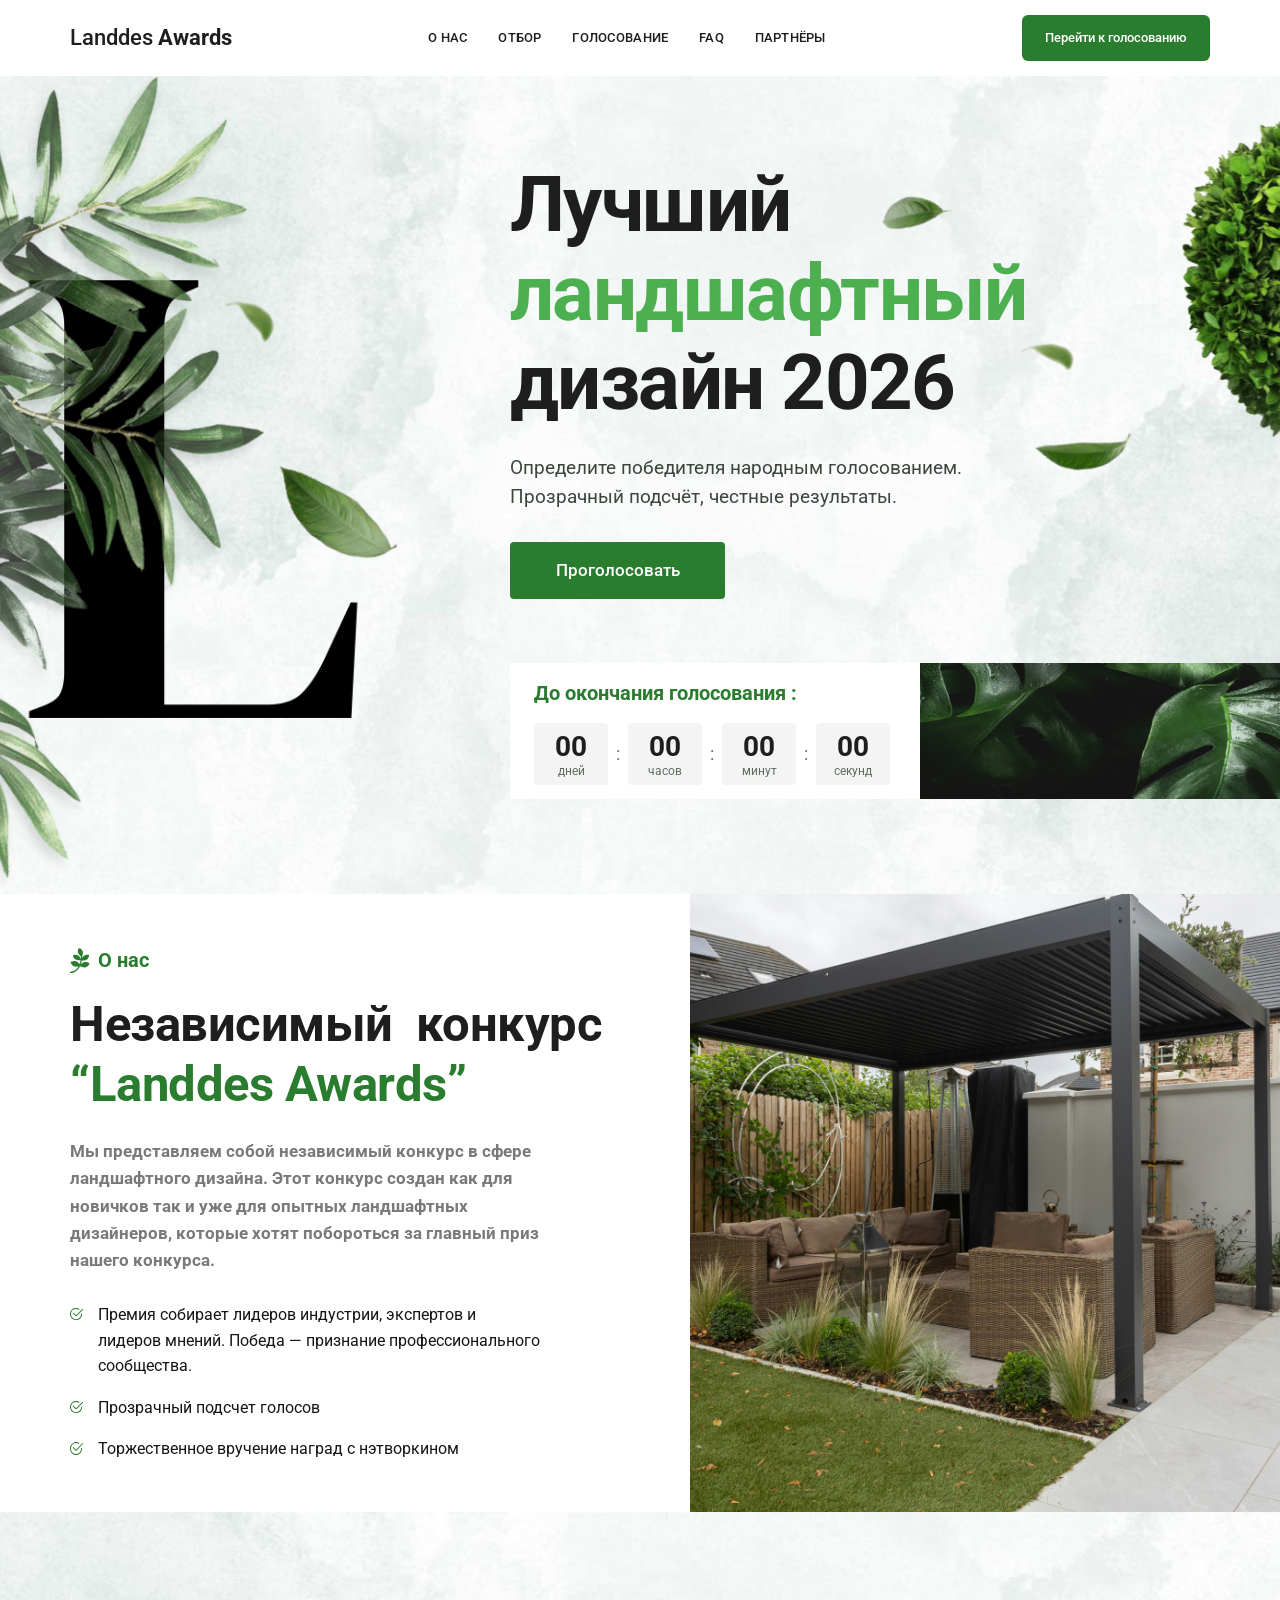
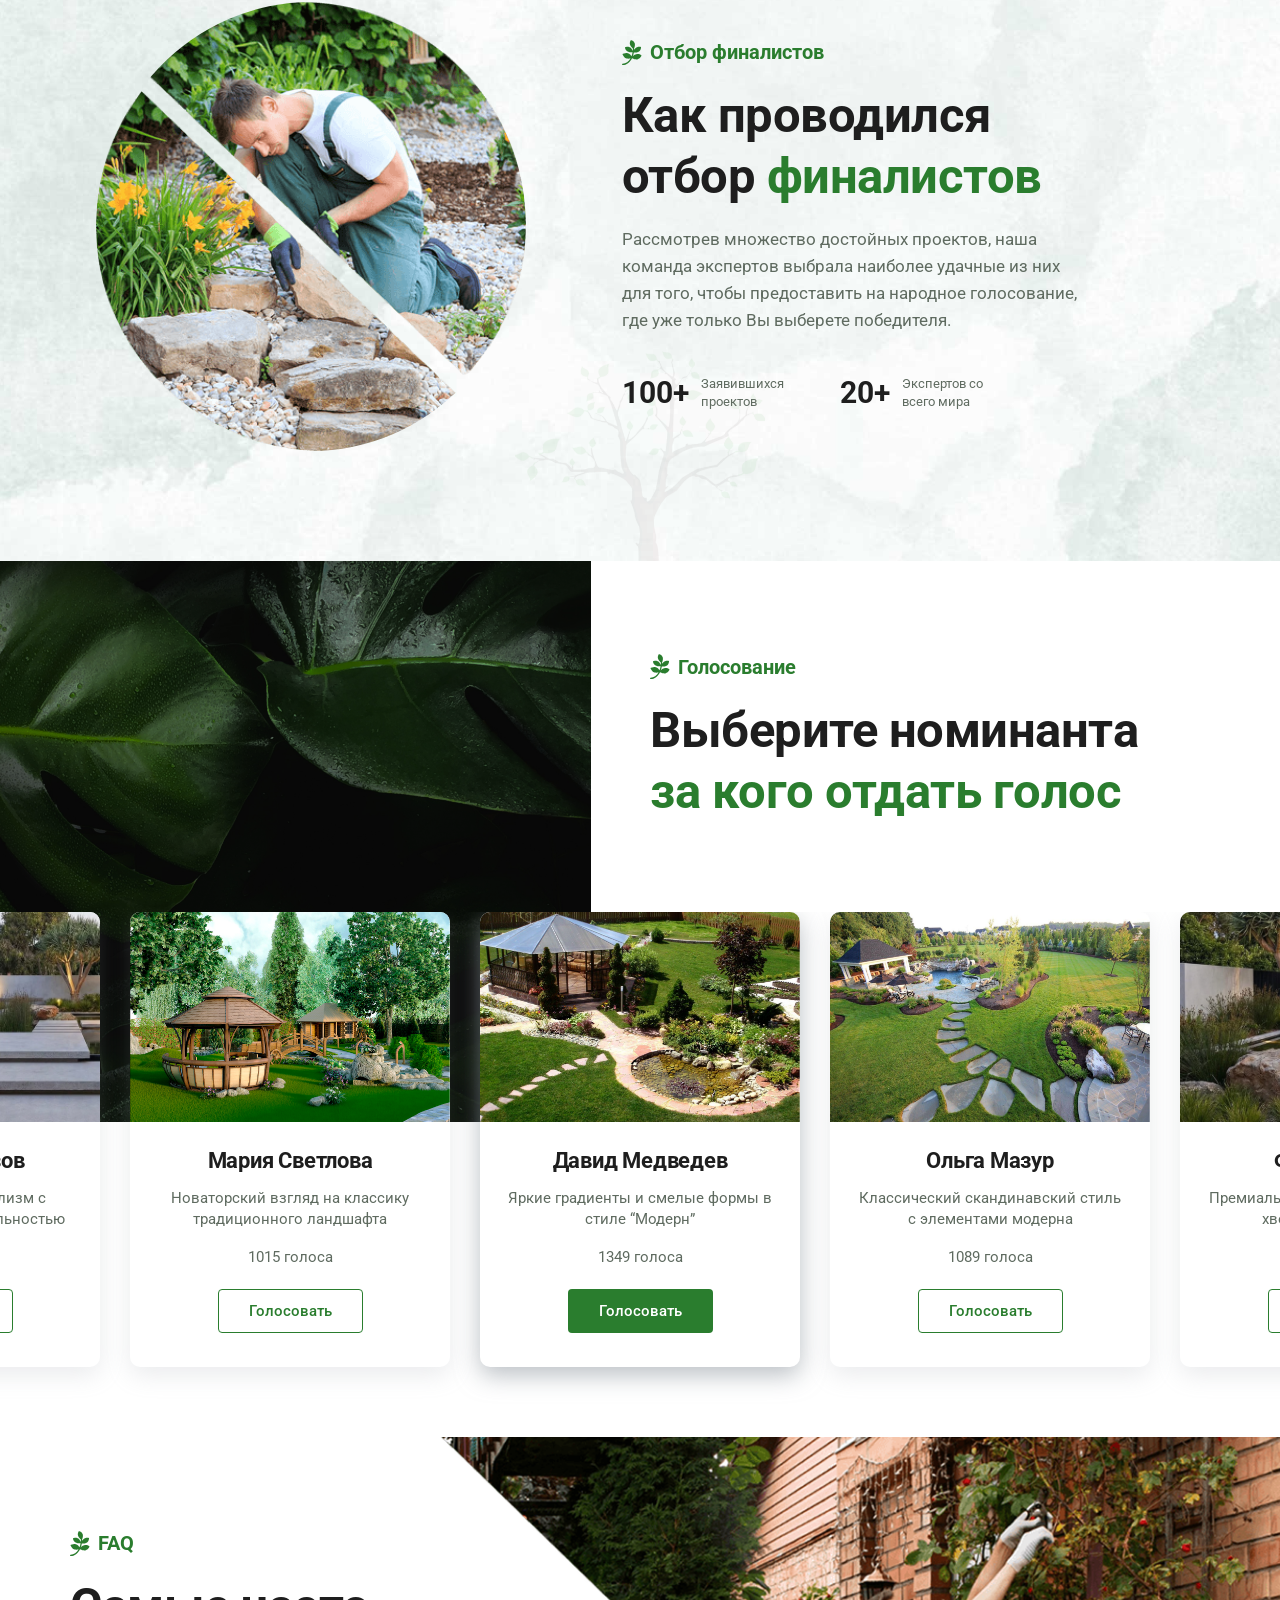
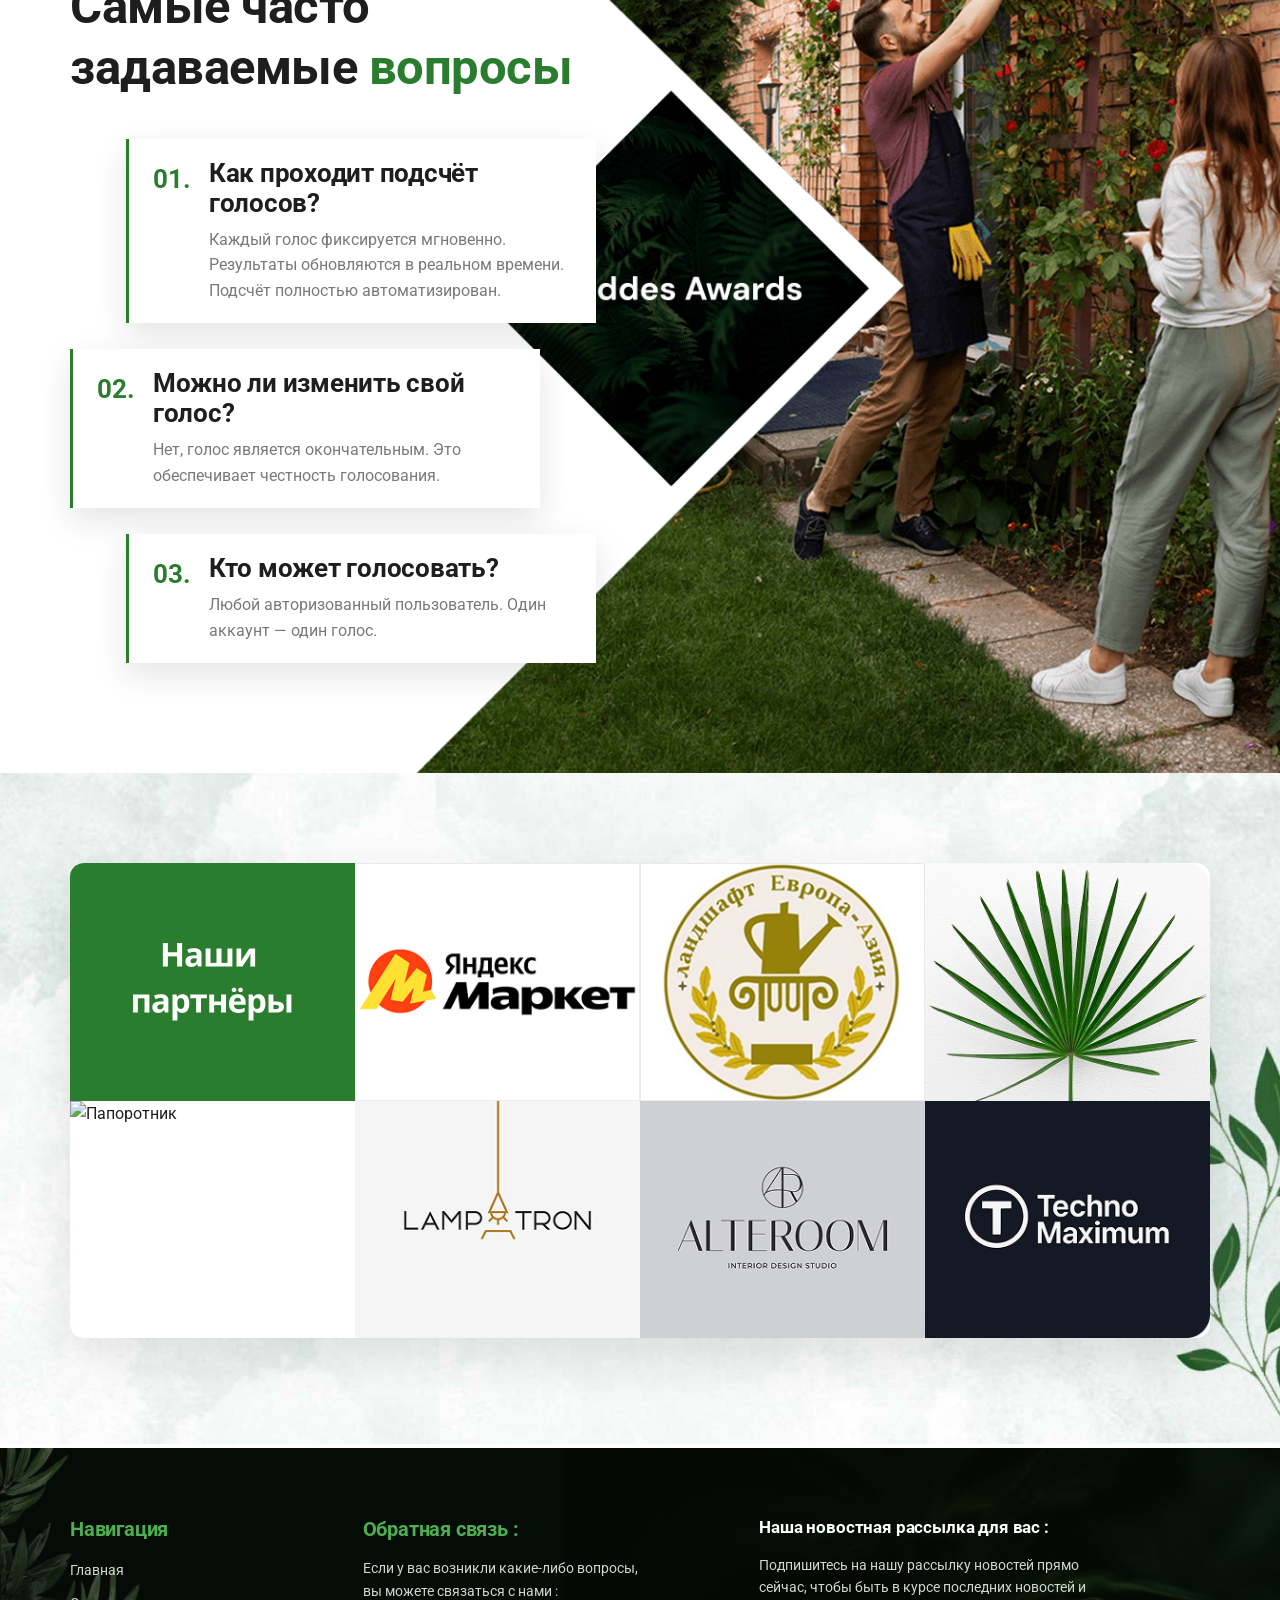
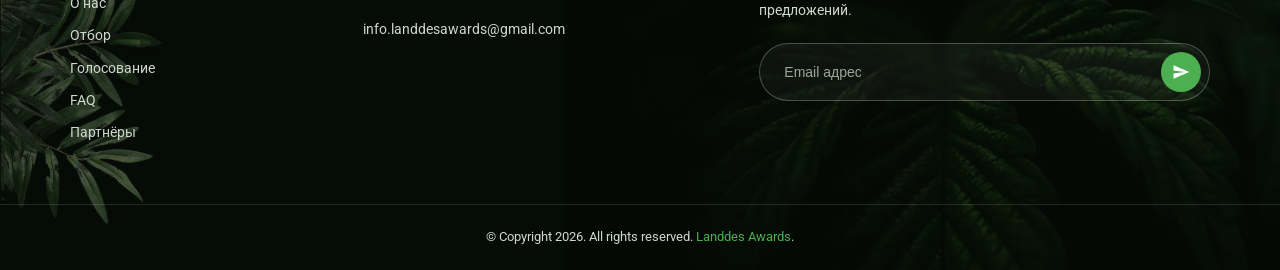
==== commit 38954356: "new builf" ====
--- a/index.html
+++ b/index.html
@@ -1 +1 @@
-<!DOCTYPE html><html  lang="ru"><head><meta charset="utf-8"><meta name="viewport" content="width=device-width, initial-scale=1"><title>Landdes Awards — Лучший ландшафтный дизайн 2026</title><script type="importmap">{"imports":{"#entry":"/landscape_preview/_nuxt/ZBVb3Kaq.js"}}</script><link rel="stylesheet" href="/landscape_preview/_nuxt/entry.EcX6cOQs.css" crossorigin><link rel="stylesheet" href="/landscape_preview/_nuxt/pages.CKCuxFbN.css" crossorigin><link rel="preload" as="fetch" crossorigin="anonymous" href="/landscape_preview/_payload.json?_b=16917b19-0005-4154-9184-4982994cb889"><link rel="modulepreload" as="script" crossorigin href="/landscape_preview/_nuxt/ZBVb3Kaq.js"><link rel="modulepreload" as="script" crossorigin href="/landscape_preview/_nuxt/Dq4jYd32.js"><link rel="modulepreload" as="script" crossorigin href="/landscape_preview/_nuxt/DKOKXO7L.js"><link rel="modulepreload" as="script" crossorigin href="/landscape_preview/_nuxt/DKrX_fvI.js"><script type="module" src="/landscape_preview/_nuxt/ZBVb3Kaq.js" crossorigin></script><link rel="prefetch" as="style" crossorigin href="/landscape_preview/_nuxt/error-404.Bb87HomL.css"><link rel="prefetch" as="script" crossorigin href="/landscape_preview/_nuxt/DcgBJ-4U.js"><link rel="prefetch" as="style" crossorigin href="/landscape_preview/_nuxt/error-500.Bwd7zAaE.css"><link rel="prefetch" as="script" crossorigin href="/landscape_preview/_nuxt/CgiiPdsq.js"><meta name="description" content="Независимый конкурс в сфере ландшафтного дизайна. Определите победителя народным голосованием."></head><body><div id="__nuxt"><div><header class="header" data-v-dc4923e3><div class="container header__inner" data-v-dc4923e3><a class="logo" href="#top" data-v-dc4923e3>Landdes <b data-v-dc4923e3>Awards</b></a><nav class="nav" data-v-dc4923e3><!--[--><a href="#about" data-v-dc4923e3>О нас</a><a href="#selection" data-v-dc4923e3>Отбор</a><a href="#voting" data-v-dc4923e3>Голосование</a><a href="#faq" data-v-dc4923e3>FAQ</a><a href="#partners" data-v-dc4923e3>Партнёры</a><!--]--></nav><a class="btn btn--primary header__cta" href="#voting" data-v-dc4923e3>Перейти к голосованию</a><button class="burger" type="button" aria-expanded="false" aria-label="Меню" data-v-dc4923e3><span class="burger__bar" data-v-dc4923e3></span><span class="burger__bar" data-v-dc4923e3></span><span class="burger__bar" data-v-dc4923e3></span></button></div><nav class="mobile-nav" style="display:none;" data-v-dc4923e3><div class="container" data-v-dc4923e3><!--[--><a href="#about" data-v-dc4923e3>О нас</a><a href="#selection" data-v-dc4923e3>Отбор</a><a href="#voting" data-v-dc4923e3>Голосование</a><a href="#faq" data-v-dc4923e3>FAQ</a><a href="#partners" data-v-dc4923e3>Партнёры</a><!--]--><a class="btn btn--primary" href="#voting" data-v-dc4923e3> Перейти к голосованию </a></div></nav></header><main><section id="top" class="hero" data-v-5b3c4f36><div class="container" data-v-5b3c4f36><div class="hero-holder" data-v-5b3c4f36><div class="hero__inner" data-v-5b3c4f36><div class="hero__content" data-v-5b3c4f36><h1 class="hero__title" data-v-5b3c4f36> Лучший<br data-v-5b3c4f36><span data-v-5b3c4f36>ландшафтный</span><br data-v-5b3c4f36> дизайн 2026 </h1><p class="hero__text" data-v-5b3c4f36> Определите победителя народным голосованием.<br data-v-5b3c4f36> Прозрачный подсчёт, честные результаты. </p><a class="btn btn--primary" href="#voting" data-v-5b3c4f36>Проголосовать</a></div></div><div class="container--flush" data-v-5b3c4f36><div class="timer" data-v-5b3c4f36><div class="timer__card" data-v-5b3c4f36><p class="timer__title" data-v-5b3c4f36>До окончания голосования :</p><div class="timer__values" data-v-5b3c4f36><div class="timer__unit" data-v-5b3c4f36><span class="timer__number" data-v-5b3c4f36>00</span><span class="timer__label" data-v-5b3c4f36>дней</span></div><span class="timer__colon" data-v-5b3c4f36>:</span><div class="timer__unit" data-v-5b3c4f36><span class="timer__number" data-v-5b3c4f36>00</span><span class="timer__label" data-v-5b3c4f36>часов</span></div><span class="timer__colon" data-v-5b3c4f36>:</span><div class="timer__unit" data-v-5b3c4f36><span class="timer__number" data-v-5b3c4f36>00</span><span class="timer__label" data-v-5b3c4f36>минут</span></div><span class="timer__colon" data-v-5b3c4f36>:</span><div class="timer__unit" data-v-5b3c4f36><span class="timer__number" data-v-5b3c4f36>00</span><span class="timer__label" data-v-5b3c4f36>секунд</span></div></div></div><div class="timer__image" data-v-5b3c4f36></div></div></div></div></div></section><section id="about" class="about" data-v-16e4d9f1><div class="container about__inner" data-v-16e4d9f1><div class="about__content" data-v-16e4d9f1><span class="eyebrow" data-v-16e4d9f1><img src="/landscape_preview/images/icons/branch.svg" alt="" data-v-16e4d9f1> О нас </span><h2 class="section-title" data-v-16e4d9f1> Независимый  конкурс<br data-v-16e4d9f1><span data-v-16e4d9f1>“Landdes Awards”</span></h2><p class="about__text" data-v-16e4d9f1> Мы представляем собой независимый конкурс в сфере ландшафтного дизайна. Этот конкурс создан как для новичков так и уже для опытных ландшафтных дизайнеров, которые хотят побороться за главный приз нашего конкурса. </p><ul class="about__list" data-v-16e4d9f1><!--[--><li data-v-16e4d9f1><img src="/landscape_preview/images/icons/check.svg" alt="" data-v-16e4d9f1><span data-v-16e4d9f1>Премия собирает лидеров индустрии, экспертов и лидеров мнений. Победа — признание профессионального сообщества.</span></li><li data-v-16e4d9f1><img src="/landscape_preview/images/icons/check.svg" alt="" data-v-16e4d9f1><span data-v-16e4d9f1>Прозрачный подсчет голосов</span></li><li data-v-16e4d9f1><img src="/landscape_preview/images/icons/check.svg" alt="" data-v-16e4d9f1><span data-v-16e4d9f1>Торжественное вручение наград с нэтворкином</span></li><!--]--></ul></div><div class="about__media" data-v-16e4d9f1><img src="/landscape_preview/images/landscape-1.png" alt="Ландшафтный проект с перголой" data-v-16e4d9f1></div></div></section><section id="selection" class="selection" data-v-c176e6f1><div class="container selection__inner" data-v-c176e6f1><div class="selection__media" data-v-c176e6f1><img src="/landscape_preview/images/man-working.png" alt="Ландшафтный дизайнер за работой" data-v-c176e6f1></div><div class="selection__content" data-v-c176e6f1><span class="eyebrow" data-v-c176e6f1><img src="/landscape_preview/images/icons/branch.svg" alt="" data-v-c176e6f1> Отбор финалистов </span><h2 class="section-title" data-v-c176e6f1> Как проводился<br data-v-c176e6f1> отбор <span data-v-c176e6f1>финалистов</span></h2><p class="lead" data-v-c176e6f1> Рассмотрев множество достойных проектов, наша команда экспертов выбрала наиболее удачные из них для того, чтобы предоставить на народное голосование, где уже только Вы выберете победителя. </p><div class="stats" data-v-c176e6f1><div class="stat" data-v-c176e6f1><span class="stat__value" data-v-c176e6f1>100+</span><span class="stat__label" data-v-c176e6f1>Заявившихся<br data-v-c176e6f1>проектов</span></div><div class="stat" data-v-c176e6f1><span class="stat__value" data-v-c176e6f1>20+</span><span class="stat__label" data-v-c176e6f1>Экспертов со<br data-v-c176e6f1>всего мира</span></div></div></div></div></section><section id="voting" class="voting" data-v-947d0fb6><div class="voting__head" data-v-947d0fb6><div class="voting__media" data-v-947d0fb6></div><div class="voting__intro" data-v-947d0fb6><span class="eyebrow" data-v-947d0fb6><img src="/landscape_preview/images/icons/branch.svg" alt="" data-v-947d0fb6> Голосование </span><h2 class="section-title" data-v-947d0fb6> Выберите номинанта<br data-v-947d0fb6><span data-v-947d0fb6>за кого отдать голос</span></h2></div></div><div class="slider" data-v-947d0fb6><div class="slider__track" data-v-947d0fb6><!--[--><article class="card" data-v-947d0fb6><img class="card__image" src="/landscape_preview/images/slider/3.png" alt="Андрей Морозов" data-v-947d0fb6><div class="card__body" data-v-947d0fb6><h3 class="card__name" data-v-947d0fb6>Андрей Морозов</h3><p class="card__description" data-v-947d0fb6>Современный минимализм с продуманной функциональностью</p><p class="card__votes" data-v-947d0fb6>984 голоса</p><button class="btn--outline btn" type="button" data-v-947d0fb6>Голосовать</button></div></article><article class="card" data-v-947d0fb6><img class="card__image" src="/landscape_preview/images/slider/4.png" alt="Мария Светлова" data-v-947d0fb6><div class="card__body" data-v-947d0fb6><h3 class="card__name" data-v-947d0fb6>Мария Светлова</h3><p class="card__description" data-v-947d0fb6>Новаторский взгляд на классику традиционного ландшафта</p><p class="card__votes" data-v-947d0fb6>1015 голоса</p><button class="btn--outline btn" type="button" data-v-947d0fb6>Голосовать</button></div></article><article class="card--current card" data-v-947d0fb6><img class="card__image" src="/landscape_preview/images/slider/1.png" alt="Давид Медведев" data-v-947d0fb6><div class="card__body" data-v-947d0fb6><h3 class="card__name" data-v-947d0fb6>Давид Медведев</h3><p class="card__description" data-v-947d0fb6>Яркие градиенты и смелые формы в стиле “Модерн”</p><p class="card__votes" data-v-947d0fb6>1349 голоса</p><button class="btn--primary btn" type="button" data-v-947d0fb6>Голосовать</button></div></article><article class="card" data-v-947d0fb6><img class="card__image" src="/landscape_preview/images/slider/2.png" alt="Ольга Мазур" data-v-947d0fb6><div class="card__body" data-v-947d0fb6><h3 class="card__name" data-v-947d0fb6>Ольга Мазур</h3><p class="card__description" data-v-947d0fb6>Классический скандинавский стиль с элементами модерна</p><p class="card__votes" data-v-947d0fb6>1089 голоса</p><button class="btn--outline btn" type="button" data-v-947d0fb6>Голосовать</button></div></article><article class="card" data-v-947d0fb6><img class="card__image" src="/landscape_preview/images/slider/3.png" alt="Фёдор Белов" data-v-947d0fb6><div class="card__body" data-v-947d0fb6><h3 class="card__name" data-v-947d0fb6>Фёдор Белов</h3><p class="card__description" data-v-947d0fb6>Премиальный подход с акцентом на хвойные композиции</p><p class="card__votes" data-v-947d0fb6>1737 голоса</p><button class="btn--outline btn" type="button" data-v-947d0fb6>Голосовать</button></div></article><!--]--></div></div></section><section id="faq" class="faq" data-v-2429d6b2><img class="faq__image" src="/landscape_preview/images/landscape-2.png" alt="Участники конкурса в саду" data-v-2429d6b2><div class="container faq__inner" data-v-2429d6b2><div class="faq__content" data-v-2429d6b2><span class="eyebrow" data-v-2429d6b2><img src="/landscape_preview/images/icons/branch.svg" alt="" data-v-2429d6b2> FAQ </span><h2 class="section-title" data-v-2429d6b2> Самые часто<br data-v-2429d6b2> задаваемые <span data-v-2429d6b2>вопросы</span></h2><div class="faq__list" data-v-2429d6b2><!--[--><article class="faq__item" style="margin-left:56px;" data-v-2429d6b2><span class="faq__number" data-v-2429d6b2>01.</span><div data-v-2429d6b2><h3 class="faq__question" data-v-2429d6b2>Как проходит подсчёт голосов?</h3><p class="faq__answer" data-v-2429d6b2>Каждый голос фиксируется мгновенно. Результаты обновляются в реальном времени. Подсчёт полностью автоматизирован.</p></div></article><article class="faq__item" style="margin-left:0;" data-v-2429d6b2><span class="faq__number" data-v-2429d6b2>02.</span><div data-v-2429d6b2><h3 class="faq__question" data-v-2429d6b2>Можно ли изменить свой голос?</h3><p class="faq__answer" data-v-2429d6b2>Нет, голос является окончательным. Это обеспечивает честность голосования.</p></div></article><article class="faq__item" style="margin-left:56px;" data-v-2429d6b2><span class="faq__number" data-v-2429d6b2>03.</span><div data-v-2429d6b2><h3 class="faq__question" data-v-2429d6b2>Кто может голосовать?</h3><p class="faq__answer" data-v-2429d6b2>Любой авторизованный пользователь. Один аккаунт — один голос.</p></div></article><!--]--></div></div></div></section><section id="partners" class="partners" data-v-71d62a8c><div class="container" data-v-71d62a8c><div class="partners__grid" data-v-71d62a8c><!--[--><div class="partners__cell--title partners__cell" data-v-71d62a8c><img src="/landscape_preview/images/partners/our-partners.png" alt="Наши партнёры" loading="lazy" data-v-71d62a8c></div><div class="partners__cell--logo partners__cell" data-v-71d62a8c><img src="/landscape_preview/images/partners/yandex.png" alt="Яндекс Маркет" loading="lazy" data-v-71d62a8c></div><div class="partners__cell--logo partners__cell" data-v-71d62a8c><img src="/landscape_preview/images/partners/landscape-asia.png" alt="Ландшафт Европа-Азия" loading="lazy" data-v-71d62a8c></div><div class="partners__cell--photo partners__cell" data-v-71d62a8c><img src="/landscape_preview/images/partners/branch.png" alt="Пальмовый лист" loading="lazy" data-v-71d62a8c></div><div class="partners__cell--photo partners__cell" data-v-71d62a8c><img src="/landscape_preview/images/partners/bush.jpg" alt="Папоротник" loading="lazy" data-v-71d62a8c></div><div class="partners__cell--logo partners__cell" data-v-71d62a8c><img src="/landscape_preview/images/partners/lamptron.png" alt="LAMPTRON" loading="lazy" data-v-71d62a8c></div><div class="partners__cell--logo partners__cell" data-v-71d62a8c><img src="/landscape_preview/images/partners/alteroom.png" alt="ALTEROOM" loading="lazy" data-v-71d62a8c></div><div class="partners__cell--logo partners__cell--dark partners__cell" data-v-71d62a8c><img src="/landscape_preview/images/partners/techno-maximum.png" alt="Techno Maximum" loading="lazy" data-v-71d62a8c></div><!--]--></div></div></section></main><footer class="footer" data-v-b96eca60><div class="container footer__inner" data-v-b96eca60><div data-v-b96eca60><h3 class="footer__title" data-v-b96eca60>Навигация</h3><ul class="footer__nav" data-v-b96eca60><!--[--><li data-v-b96eca60><a href="#top" data-v-b96eca60>Главная</a></li><li data-v-b96eca60><a href="#about" data-v-b96eca60>О нас</a></li><li data-v-b96eca60><a href="#selection" data-v-b96eca60>Отбор</a></li><li data-v-b96eca60><a href="#voting" data-v-b96eca60>Голосование</a></li><li data-v-b96eca60><a href="#faq" data-v-b96eca60>FAQ</a></li><li data-v-b96eca60><a href="#partners" data-v-b96eca60>Партнёры</a></li><!--]--></ul></div><div data-v-b96eca60><h3 class="footer__title" data-v-b96eca60>Обратная связь :</h3><p class="footer__text" data-v-b96eca60> Если у вас возникли какие-либо вопросы,<br data-v-b96eca60> вы можете связаться с нами : </p><a class="footer__mail" href="mailto:info.landdesawards@gmail.com" data-v-b96eca60> info.landdesawards@gmail.com </a></div><div class="footer-subscribe" data-v-b96eca60><h3 class="footer__title footer__title--light" data-v-b96eca60>Наша новостная рассылка для вас :</h3><p class="footer__text" data-v-b96eca60> Подпишитесь на нашу рассылку новостей прямо сейчас, чтобы быть в курсе последних новостей и предложений. </p><form class="subscribe" data-v-b96eca60><input value="" type="email" placeholder="Email адрес" aria-label="Email адрес" data-v-b96eca60><button type="submit" aria-label="Подписаться" data-v-b96eca60><svg viewBox="0 0 24 24" width="18" height="18" fill="currentColor" data-v-b96eca60><path d="M2 21l21-9L2 3v7l15 2-15 2v7z" data-v-b96eca60></path></svg></button></form><!----></div></div><div class="footer__bottom" data-v-b96eca60> © Copyright 2026. All rights reserved. <span data-v-b96eca60>Landdes Awards</span>. </div></footer></div></div><div id="teleports"></div><script>window.__NUXT__={};window.__NUXT__.config={public:{},app:{baseURL:"/landscape_preview/",buildId:"16917b19-0005-4154-9184-4982994cb889",buildAssetsDir:"/_nuxt/",cdnURL:""}}</script><script type="application/json" data-nuxt-data="nuxt-app" data-ssr="true" id="__NUXT_DATA__" data-src="/landscape_preview/_payload.json?_b=16917b19-0005-4154-9184-4982994cb889">[{"state":1,"once":3,"_errors":4,"serverRendered":6,"path":7,"prerenderedAt":8},["Reactive",2],{},["Set"],["ShallowReactive",5],{},true,"\u002F",1787330105329]</script></body></html>+<!DOCTYPE html><html  lang="ru"><head><meta charset="utf-8"><meta name="viewport" content="width=device-width, initial-scale=1"><title>Landdes Awards — Лучший ландшафтный дизайн 2026</title><script type="importmap">{"imports":{"#entry":"/_nuxt/D7ZQo1QE.js"}}</script><link rel="stylesheet" href="/_nuxt/entry.EcX6cOQs.css" crossorigin><link rel="stylesheet" href="/_nuxt/pages.D2LjRbpX.css" crossorigin><link rel="preload" as="fetch" crossorigin="anonymous" href="/_payload.json?_b=0ad4ac2f-a8d1-4909-ad50-5a1ce92d6fba"><link rel="modulepreload" as="script" crossorigin href="/_nuxt/D7ZQo1QE.js"><link rel="modulepreload" as="script" crossorigin href="/_nuxt/Dq4jYd32.js"><link rel="modulepreload" as="script" crossorigin href="/_nuxt/DKOKXO7L.js"><link rel="modulepreload" as="script" crossorigin href="/_nuxt/DLjJcI6a.js"><script type="module" src="/_nuxt/D7ZQo1QE.js" crossorigin></script><link rel="prefetch" as="style" crossorigin href="/_nuxt/error-404.Bb87HomL.css"><link rel="prefetch" as="script" crossorigin href="/_nuxt/DcgBJ-4U.js"><link rel="prefetch" as="style" crossorigin href="/_nuxt/error-500.Bwd7zAaE.css"><link rel="prefetch" as="script" crossorigin href="/_nuxt/CgiiPdsq.js"><meta name="description" content="Независимый конкурс в сфере ландшафтного дизайна. Определите победителя народным голосованием."></head><body><div id="__nuxt"><div><header class="header" data-v-dc4923e3><div class="container header__inner" data-v-dc4923e3><a class="logo" href="#top" data-v-dc4923e3>Landdes <b data-v-dc4923e3>Awards</b></a><nav class="nav" data-v-dc4923e3><!--[--><a href="#about" data-v-dc4923e3>О нас</a><a href="#selection" data-v-dc4923e3>Отбор</a><a href="#voting" data-v-dc4923e3>Голосование</a><a href="#faq" data-v-dc4923e3>FAQ</a><a href="#partners" data-v-dc4923e3>Партнёры</a><!--]--></nav><a class="btn btn--primary header__cta" href="#voting" data-v-dc4923e3>Перейти к голосованию</a><button class="burger" type="button" aria-expanded="false" aria-label="Меню" data-v-dc4923e3><span class="burger__bar" data-v-dc4923e3></span><span class="burger__bar" data-v-dc4923e3></span><span class="burger__bar" data-v-dc4923e3></span></button></div><nav class="mobile-nav" style="display:none;" data-v-dc4923e3><div class="container" data-v-dc4923e3><!--[--><a href="#about" data-v-dc4923e3>О нас</a><a href="#selection" data-v-dc4923e3>Отбор</a><a href="#voting" data-v-dc4923e3>Голосование</a><a href="#faq" data-v-dc4923e3>FAQ</a><a href="#partners" data-v-dc4923e3>Партнёры</a><!--]--><a class="btn btn--primary" href="#voting" data-v-dc4923e3> Перейти к голосованию </a></div></nav></header><main><section id="top" class="hero" data-v-aa210a0e><div class="container" data-v-aa210a0e><div class="hero-holder" data-v-aa210a0e><div class="hero__inner" data-v-aa210a0e><div class="hero__content" data-v-aa210a0e><h1 class="hero__title" data-v-aa210a0e> Лучший<br data-v-aa210a0e><span data-v-aa210a0e>ландшафтный</span><br data-v-aa210a0e> дизайн 2026 </h1><p class="hero__text" data-v-aa210a0e> Определите победителя народным голосованием.<br data-v-aa210a0e> Прозрачный подсчёт, честные результаты. </p><a class="btn btn--primary" href="#voting" data-v-aa210a0e>Проголосовать</a></div></div><div class="container--flush" data-v-aa210a0e><div class="timer" data-v-aa210a0e><div class="timer__card" data-v-aa210a0e><p class="timer__title" data-v-aa210a0e>До окончания голосования :</p><div class="timer__values" data-v-aa210a0e><div class="timer__unit" data-v-aa210a0e><span class="timer__number" data-v-aa210a0e>00</span><span class="timer__label" data-v-aa210a0e>дней</span></div><span class="timer__colon" data-v-aa210a0e>:</span><div class="timer__unit" data-v-aa210a0e><span class="timer__number" data-v-aa210a0e>00</span><span class="timer__label" data-v-aa210a0e>часов</span></div><span class="timer__colon" data-v-aa210a0e>:</span><div class="timer__unit" data-v-aa210a0e><span class="timer__number" data-v-aa210a0e>00</span><span class="timer__label" data-v-aa210a0e>минут</span></div><span class="timer__colon" data-v-aa210a0e>:</span><div class="timer__unit" data-v-aa210a0e><span class="timer__number" data-v-aa210a0e>00</span><span class="timer__label" data-v-aa210a0e>секунд</span></div></div></div><div class="timer__image" data-v-aa210a0e></div></div></div></div></div></section><section id="about" class="about" data-v-16e4d9f1><div class="container about__inner" data-v-16e4d9f1><div class="about__content" data-v-16e4d9f1><span class="eyebrow" data-v-16e4d9f1><img src="/images/icons/branch.svg" alt="" data-v-16e4d9f1> О нас </span><h2 class="section-title" data-v-16e4d9f1> Независимый  конкурс<br data-v-16e4d9f1><span data-v-16e4d9f1>“Landdes Awards”</span></h2><p class="about__text" data-v-16e4d9f1> Мы представляем собой независимый конкурс в сфере ландшафтного дизайна. Этот конкурс создан как для новичков так и уже для опытных ландшафтных дизайнеров, которые хотят побороться за главный приз нашего конкурса. </p><ul class="about__list" data-v-16e4d9f1><!--[--><li data-v-16e4d9f1><img src="/images/icons/check.svg" alt="" data-v-16e4d9f1><span data-v-16e4d9f1>Премия собирает лидеров индустрии, экспертов и лидеров мнений. Победа — признание профессионального сообщества.</span></li><li data-v-16e4d9f1><img src="/images/icons/check.svg" alt="" data-v-16e4d9f1><span data-v-16e4d9f1>Прозрачный подсчет голосов</span></li><li data-v-16e4d9f1><img src="/images/icons/check.svg" alt="" data-v-16e4d9f1><span data-v-16e4d9f1>Торжественное вручение наград с нэтворкином</span></li><!--]--></ul></div><div class="about__media" data-v-16e4d9f1><img src="/images/landscape-1.png" alt="Ландшафтный проект с перголой" data-v-16e4d9f1></div></div></section><section id="selection" class="selection" data-v-c176e6f1><div class="container selection__inner" data-v-c176e6f1><div class="selection__media" data-v-c176e6f1><img src="/images/man-working.png" alt="Ландшафтный дизайнер за работой" data-v-c176e6f1></div><div class="selection__content" data-v-c176e6f1><span class="eyebrow" data-v-c176e6f1><img src="/images/icons/branch.svg" alt="" data-v-c176e6f1> Отбор финалистов </span><h2 class="section-title" data-v-c176e6f1> Как проводился<br data-v-c176e6f1> отбор <span data-v-c176e6f1>финалистов</span></h2><p class="lead" data-v-c176e6f1> Рассмотрев множество достойных проектов, наша команда экспертов выбрала наиболее удачные из них для того, чтобы предоставить на народное голосование, где уже только Вы выберете победителя. </p><div class="stats" data-v-c176e6f1><div class="stat" data-v-c176e6f1><span class="stat__value" data-v-c176e6f1>100+</span><span class="stat__label" data-v-c176e6f1>Заявившихся<br data-v-c176e6f1>проектов</span></div><div class="stat" data-v-c176e6f1><span class="stat__value" data-v-c176e6f1>20+</span><span class="stat__label" data-v-c176e6f1>Экспертов со<br data-v-c176e6f1>всего мира</span></div></div></div></div></section><section id="voting" class="voting" data-v-1072dd7d><div class="voting__head" data-v-1072dd7d><div class="voting__media" data-v-1072dd7d></div><div class="voting__intro" data-v-1072dd7d><span class="eyebrow" data-v-1072dd7d><img src="/images/icons/branch.svg" alt="" data-v-1072dd7d> Голосование </span><h2 class="section-title" data-v-1072dd7d> Выберите номинанта<br data-v-1072dd7d><span data-v-1072dd7d>за кого отдать голос</span></h2></div></div><div class="slider" data-v-1072dd7d><div class="slider__track" data-v-1072dd7d><!--[--><article class="card" data-v-1072dd7d><img class="card__image" src="/images/slider/3.png" alt="Андрей Морозов" data-v-1072dd7d><div class="card__body" data-v-1072dd7d><h3 class="card__name" data-v-1072dd7d>Андрей Морозов</h3><p class="card__description" data-v-1072dd7d>Современный минимализм с продуманной функциональностью</p><p class="card__votes" data-v-1072dd7d>984 голоса</p><button class="btn--outline btn" type="button" data-v-1072dd7d>Голосовать</button></div></article><article class="card" data-v-1072dd7d><img class="card__image" src="/images/slider/4.png" alt="Мария Светлова" data-v-1072dd7d><div class="card__body" data-v-1072dd7d><h3 class="card__name" data-v-1072dd7d>Мария Светлова</h3><p class="card__description" data-v-1072dd7d>Новаторский взгляд на классику традиционного ландшафта</p><p class="card__votes" data-v-1072dd7d>1015 голоса</p><button class="btn--outline btn" type="button" data-v-1072dd7d>Голосовать</button></div></article><article class="card--current card" data-v-1072dd7d><img class="card__image" src="/images/slider/1.png" alt="Давид Медведев" data-v-1072dd7d><div class="card__body" data-v-1072dd7d><h3 class="card__name" data-v-1072dd7d>Давид Медведев</h3><p class="card__description" data-v-1072dd7d>Яркие градиенты и смелые формы в стиле “Модерн”</p><p class="card__votes" data-v-1072dd7d>1349 голоса</p><button class="btn--primary btn" type="button" data-v-1072dd7d>Голосовать</button></div></article><article class="card" data-v-1072dd7d><img class="card__image" src="/images/slider/2.png" alt="Ольга Мазур" data-v-1072dd7d><div class="card__body" data-v-1072dd7d><h3 class="card__name" data-v-1072dd7d>Ольга Мазур</h3><p class="card__description" data-v-1072dd7d>Классический скандинавский стиль с элементами модерна</p><p class="card__votes" data-v-1072dd7d>1089 голоса</p><button class="btn--outline btn" type="button" data-v-1072dd7d>Голосовать</button></div></article><article class="card" data-v-1072dd7d><img class="card__image" src="/images/slider/3.png" alt="Фёдор Белов" data-v-1072dd7d><div class="card__body" data-v-1072dd7d><h3 class="card__name" data-v-1072dd7d>Фёдор Белов</h3><p class="card__description" data-v-1072dd7d>Премиальный подход с акцентом на хвойные композиции</p><p class="card__votes" data-v-1072dd7d>1737 голоса</p><button class="btn--outline btn" type="button" data-v-1072dd7d>Голосовать</button></div></article><!--]--></div></div></section><section id="faq" class="faq" data-v-2429d6b2><img class="faq__image" src="/images/landscape-2.png" alt="Участники конкурса в саду" data-v-2429d6b2><div class="container faq__inner" data-v-2429d6b2><div class="faq__content" data-v-2429d6b2><span class="eyebrow" data-v-2429d6b2><img src="/images/icons/branch.svg" alt="" data-v-2429d6b2> FAQ </span><h2 class="section-title" data-v-2429d6b2> Самые часто<br data-v-2429d6b2> задаваемые <span data-v-2429d6b2>вопросы</span></h2><div class="faq__list" data-v-2429d6b2><!--[--><article class="faq__item" style="margin-left:56px;" data-v-2429d6b2><span class="faq__number" data-v-2429d6b2>01.</span><div data-v-2429d6b2><h3 class="faq__question" data-v-2429d6b2>Как проходит подсчёт голосов?</h3><p class="faq__answer" data-v-2429d6b2>Каждый голос фиксируется мгновенно. Результаты обновляются в реальном времени. Подсчёт полностью автоматизирован.</p></div></article><article class="faq__item" style="margin-left:0;" data-v-2429d6b2><span class="faq__number" data-v-2429d6b2>02.</span><div data-v-2429d6b2><h3 class="faq__question" data-v-2429d6b2>Можно ли изменить свой голос?</h3><p class="faq__answer" data-v-2429d6b2>Нет, голос является окончательным. Это обеспечивает честность голосования.</p></div></article><article class="faq__item" style="margin-left:56px;" data-v-2429d6b2><span class="faq__number" data-v-2429d6b2>03.</span><div data-v-2429d6b2><h3 class="faq__question" data-v-2429d6b2>Кто может голосовать?</h3><p class="faq__answer" data-v-2429d6b2>Любой авторизованный пользователь. Один аккаунт — один голос.</p></div></article><!--]--></div></div></div></section><section id="partners" class="partners" data-v-71d62a8c><div class="container" data-v-71d62a8c><div class="partners__grid" data-v-71d62a8c><!--[--><div class="partners__cell--title partners__cell" data-v-71d62a8c><img src="/images/partners/our-partners.png" alt="Наши партнёры" loading="lazy" data-v-71d62a8c></div><div class="partners__cell--logo partners__cell" data-v-71d62a8c><img src="/images/partners/yandex.png" alt="Яндекс Маркет" loading="lazy" data-v-71d62a8c></div><div class="partners__cell--logo partners__cell" data-v-71d62a8c><img src="/images/partners/landscape-asia.png" alt="Ландшафт Европа-Азия" loading="lazy" data-v-71d62a8c></div><div class="partners__cell--photo partners__cell" data-v-71d62a8c><img src="/images/partners/branch.png" alt="Пальмовый лист" loading="lazy" data-v-71d62a8c></div><div class="partners__cell--photo partners__cell" data-v-71d62a8c><img src="/images/partners/bush.jpg" alt="Папоротник" loading="lazy" data-v-71d62a8c></div><div class="partners__cell--logo partners__cell" data-v-71d62a8c><img src="/images/partners/lamptron.png" alt="LAMPTRON" loading="lazy" data-v-71d62a8c></div><div class="partners__cell--logo partners__cell" data-v-71d62a8c><img src="/images/partners/alteroom.png" alt="ALTEROOM" loading="lazy" data-v-71d62a8c></div><div class="partners__cell--logo partners__cell--dark partners__cell" data-v-71d62a8c><img src="/images/partners/techno-maximum.png" alt="Techno Maximum" loading="lazy" data-v-71d62a8c></div><!--]--></div></div></section></main><footer class="footer" data-v-b96eca60><div class="container footer__inner" data-v-b96eca60><div data-v-b96eca60><h3 class="footer__title" data-v-b96eca60>Навигация</h3><ul class="footer__nav" data-v-b96eca60><!--[--><li data-v-b96eca60><a href="#top" data-v-b96eca60>Главная</a></li><li data-v-b96eca60><a href="#about" data-v-b96eca60>О нас</a></li><li data-v-b96eca60><a href="#selection" data-v-b96eca60>Отбор</a></li><li data-v-b96eca60><a href="#voting" data-v-b96eca60>Голосование</a></li><li data-v-b96eca60><a href="#faq" data-v-b96eca60>FAQ</a></li><li data-v-b96eca60><a href="#partners" data-v-b96eca60>Партнёры</a></li><!--]--></ul></div><div data-v-b96eca60><h3 class="footer__title" data-v-b96eca60>Обратная связь :</h3><p class="footer__text" data-v-b96eca60> Если у вас возникли какие-либо вопросы,<br data-v-b96eca60> вы можете связаться с нами : </p><a class="footer__mail" href="mailto:info.landdesawards@gmail.com" data-v-b96eca60> info.landdesawards@gmail.com </a></div><div class="footer-subscribe" data-v-b96eca60><h3 class="footer__title footer__title--light" data-v-b96eca60>Наша новостная рассылка для вас :</h3><p class="footer__text" data-v-b96eca60> Подпишитесь на нашу рассылку новостей прямо сейчас, чтобы быть в курсе последних новостей и предложений. </p><form class="subscribe" data-v-b96eca60><input value="" type="email" placeholder="Email адрес" aria-label="Email адрес" data-v-b96eca60><button type="submit" aria-label="Подписаться" data-v-b96eca60><svg viewBox="0 0 24 24" width="18" height="18" fill="currentColor" data-v-b96eca60><path d="M2 21l21-9L2 3v7l15 2-15 2v7z" data-v-b96eca60></path></svg></button></form><!----></div></div><div class="footer__bottom" data-v-b96eca60> © Copyright 2026. All rights reserved. <span data-v-b96eca60>Landdes Awards</span>. </div></footer></div></div><div id="teleports"></div><script>window.__NUXT__={};window.__NUXT__.config={public:{},app:{baseURL:"/",buildId:"0ad4ac2f-a8d1-4909-ad50-5a1ce92d6fba",buildAssetsDir:"/_nuxt/",cdnURL:""}}</script><script type="application/json" data-nuxt-data="nuxt-app" data-ssr="true" id="__NUXT_DATA__" data-src="/_payload.json?_b=0ad4ac2f-a8d1-4909-ad50-5a1ce92d6fba">[{"state":1,"once":3,"_errors":4,"serverRendered":6,"path":7,"prerenderedAt":8},["Reactive",2],{},["Set"],["ShallowReactive",5],{},true,"\u002F",1787411649548]</script></body></html>
--- a/_nuxt/entry.EcX6cOQs.css
+++ b/_nuxt/entry.EcX6cOQs.css
@@ -0,0 +1 @@
+@import "https://fonts.googleapis.com/css2?family=Roboto:wght@300;400;500;700;900&display=swap";:root{--green:#2a7d2e;--green-light:#4caf50;--dark:#1e1e1e;--muted:#5f6b60;--line:#e4eae5;--container:1440px;--gutter:70px;--radius:12px}*,:after,:before{box-sizing:border-box}html{scroll-behavior:smooth}body{color:var(--dark);background:#fff;font-size:16px;line-height:1.6}body,h1,h2,h3,h4{margin:0;font-family:Roboto,system-ui,sans-serif}h1,h2,h3,h4{letter-spacing:-.01em;line-height:1.15}p{margin:0}a{color:inherit;text-decoration:none}img{max-width:100%;display:block}ul{margin:0;padding:0;list-style:none}.container{width:100%;max-width:var(--container);padding-inline:var(--gutter);margin-inline:auto}.container--flush{padding-inline:0}.btn{cursor:pointer;border:1px solid #0000;border-radius:6px;justify-content:center;align-items:center;gap:8px;padding:12px 26px;font-family:Roboto,sans-serif;font-size:15px;font-weight:500;transition:background-color .2s,color .2s,border-color .2s;display:inline-flex}.btn--primary{background:var(--green);color:#fff}.btn--primary:hover{background:#22682a}.btn--outline{color:var(--green);border-color:var(--green);background:#fff}.btn--outline:hover{background:var(--green);color:#fff}.section{padding:96px 0;position:relative}.eyebrow{color:var(--green);align-items:center;gap:8px;font-family:Roboto,sans-serif;font-size:20px;font-weight:700;display:inline-flex}.eyebrow img{width:20px}.section-title{margin-top:14px;font-size:clamp(30px,3.8vw,54px);font-weight:700;line-height:1.25}.section-title span{color:var(--green)}.lead{color:var(--muted);max-width:46ch;margin-top:18px;font-size:17px}@media (width<=1200px){:root{--gutter:40px}}@media (width<=900px){:root{--gutter:24px}.section{padding:64px 0}.lead{max-width:none}}@media (width<=600px){:root{--gutter:16px}body{font-size:15px}.section{padding:48px 0}.btn{padding:12px 20px;font-size:14px}}
--- a/_nuxt/pages.D2LjRbpX.css
+++ b/_nuxt/pages.D2LjRbpX.css
@@ -0,0 +1 @@
+.header[data-v-dc4923e3]{z-index:20;background:#fff;position:sticky;top:0}.header__inner[data-v-dc4923e3]{justify-content:space-between;align-items:center;gap:32px;height:76px;display:flex}.logo[data-v-dc4923e3]{white-space:nowrap;font-family:Roboto,sans-serif;font-size:clamp(18px,2vw,22px);font-weight:500}.logo b[data-v-dc4923e3]{font-weight:700}.nav[data-v-dc4923e3]{text-transform:uppercase;letter-spacing:.02em;gap:clamp(16px,2.4vw,34px);font-family:Roboto,sans-serif;font-size:13px;font-weight:500;display:flex}.nav a[data-v-dc4923e3]:hover{color:var(--green)}.header__cta[data-v-dc4923e3]{white-space:nowrap;padding:12px 22px;font-size:13px}.burger[data-v-dc4923e3]{cursor:pointer;background:0 0;border:none;flex-direction:column;justify-content:center;gap:5px;width:40px;height:40px;padding:0;display:none}.burger__bar[data-v-dc4923e3]{background:var(--dark);width:24px;height:2px;margin-inline:auto;transition:transform .2s,opacity .2s}.burger__bar--open[data-v-dc4923e3]{transform:translateY(7px)rotate(45deg)}.burger__bar--open-2[data-v-dc4923e3]{transform:translateY(-7px)rotate(-45deg)}.burger__bar--hidden[data-v-dc4923e3]{opacity:0}.mobile-nav[data-v-dc4923e3]{border-top:1px solid var(--line);background:#fff;padding:16px 0 24px;box-shadow:0 18px 30px #18281a1a}.mobile-nav .container[data-v-dc4923e3]{gap:14px;font-family:Roboto,sans-serif;font-size:15px;font-weight:500;display:grid}.mobile-nav .btn[data-v-dc4923e3]{justify-self:start;margin-top:6px}@media (width<=1100px){.nav[data-v-dc4923e3]{display:none}.burger[data-v-dc4923e3]{display:flex}}@media (width<=700px){.header__cta[data-v-dc4923e3]{display:none}.header__inner[data-v-dc4923e3]{gap:12px;height:64px}}@media (width>=1101px){.mobile-nav[data-v-dc4923e3]{display:none!important}}.hero[data-v-aa210a0e]{--hero-offset:500px}.hero>.container[data-v-aa210a0e]{background:url(../images/background-home.png) 50%/cover no-repeat;padding-top:84px;padding-bottom:95px;position:relative}@media (width<=990px){.hero>.container[data-v-aa210a0e]{background:url(../images/background-home-mobile.png) 100%/cover no-repeat}}@media (width<=680px){.hero>.container[data-v-aa210a0e]{background:url(../images/background-home-mobile-2.png) 100%/cover no-repeat}}@media (width<=610px){.hero>.container[data-v-aa210a0e]{background:url(../images/sources/background-white.jpg) 100%/cover no-repeat}}.hero>.container[data-v-aa210a0e]:after,.hero>.container[data-v-aa210a0e]:before{content:"";width:50px;height:100%;position:absolute;top:0;bottom:0}@media (width<=1440px){.hero>.container[data-v-aa210a0e]:after,.hero>.container[data-v-aa210a0e]:before{display:none}}.hero>.container[data-v-aa210a0e]:before{background:linear-gradient(90deg,#fff 0,#fff0);left:0}.hero>.container[data-v-aa210a0e]:after{background:linear-gradient(270deg,#fff 0,#fff0);right:0}.hero-holder[data-v-aa210a0e]{flex-flow:column;justify-content:flex-start;align-items:flex-end;gap:24px;display:flex}.hero-holder .hero__inner[data-v-aa210a0e]{width:100%;max-width:735px}@media (width<=1280px){.hero-holder .hero__inner[data-v-aa210a0e]{max-width:700px}}@media (width<=1100px){.hero-holder .hero__inner[data-v-aa210a0e]{max-width:660px}}@media (width<=990px){.hero-holder .hero__inner[data-v-aa210a0e]{max-width:none}}.hero-holder .container--flush[data-v-aa210a0e]{width:100%;max-width:805px;right:calc(var(--gutter)*-1);position:relative}@media (width<=1280px){.hero-holder .container--flush[data-v-aa210a0e]{max-width:770px}}@media (width<=1200px){.hero-holder .container--flush[data-v-aa210a0e]{right:calc(var(--gutter)*-1)}}@media (width<=1100px){.hero-holder .container--flush[data-v-aa210a0e]{max-width:700px}}@media (width<=990px){.hero-holder .container--flush[data-v-aa210a0e]{max-width:none}}.hero__content[data-v-aa210a0e]{text-align:left}.hero__title[data-v-aa210a0e]{letter-spacing:-.02em;font-size:clamp(38px,6.1vw,88px);font-weight:700;line-height:1.14}.hero__title span[data-v-aa210a0e]{color:var(--green-light)}.hero__text[data-v-aa210a0e]{color:#3c463d;margin-top:26px;font-size:19px;line-height:1.55}.hero__content .btn[data-v-aa210a0e]{border-radius:4px;min-width:215px;margin-top:30px;padding:14px 30px;font-size:17px}.timer[data-v-aa210a0e]{align-items:stretch;gap:0;margin-top:40px;display:flex;overflow:hidden}.timer__card[data-v-aa210a0e]{background:#fff;flex:1;padding:14px 24px}.timer__title[data-v-aa210a0e]{color:var(--green);font-family:Roboto,sans-serif;font-size:20px;font-weight:700}.timer__values[data-v-aa210a0e]{gap:8px;margin-top:14px}.timer__unit[data-v-aa210a0e],.timer__values[data-v-aa210a0e]{align-items:center;display:flex}.timer__unit[data-v-aa210a0e]{background:#f4f4f4;border-radius:4px;flex-direction:column;min-width:74px;padding:6px 10px 8px}.timer__number[data-v-aa210a0e]{font-family:Roboto,sans-serif;font-size:28px;font-weight:700;line-height:1.3}.timer__label[data-v-aa210a0e]{color:var(--muted);font-size:12px;line-height:1}.timer__colon[data-v-aa210a0e]{color:var(--muted);font-size:18px}.timer__image[data-v-aa210a0e]{background:url(../images/background-timer.png) 50%/contain no-repeat;min-width:360px}@media (width<=900px){.timer__image[data-v-aa210a0e]{max-width:100%}}@media (width<=600px){.timer__image[data-v-aa210a0e]{display:none}}@media (width<=1100px){.hero[data-v-aa210a0e]{--hero-offset:0px}}@media (width<=900px){.hero[data-v-aa210a0e]{padding-bottom:40px}.hero__text[data-v-aa210a0e]{font-size:16px}}@media (width<=600px){.hero__content .btn[data-v-aa210a0e],.hero__text[data-v-aa210a0e],.hero__title[data-v-aa210a0e]{text-align:left}.hero__text br[data-v-aa210a0e]{display:none}.timer__card[data-v-aa210a0e]{padding:18px 16px}.timer__values[data-v-aa210a0e]{gap:6px}.timer__unit[data-v-aa210a0e]{flex:1;min-width:0;padding:8px 4px}.timer__number[data-v-aa210a0e]{font-size:18px}.timer__label[data-v-aa210a0e]{font-size:10px}}.about[data-v-16e4d9f1]{background:#fff}.about__content[data-v-16e4d9f1]{padding:50px 0}.about__inner[data-v-16e4d9f1]{grid-template-columns:1fr 1fr;align-items:stretch;gap:30px;padding-right:0;display:grid}.about__text[data-v-16e4d9f1]{color:#797979;margin-top:22px;font-size:17px;font-weight:700}.about__list[data-v-16e4d9f1]{gap:16px;margin-top:28px;display:grid}.about__list[data-v-16e4d9f1],.about__text[data-v-16e4d9f1]{padding-right:120px}.about__list li[data-v-16e4d9f1]{color:#151515;grid-template-columns:18px 1fr;gap:10px;font-size:16px;display:grid}.about__list img[data-v-16e4d9f1]{width:14px;margin-top:6px}.about__media img[data-v-16e4d9f1]{-o-object-fit:cover;object-fit:cover;width:100%;height:100%}@media (width<=900px){.about__inner[data-v-16e4d9f1]{padding-right:var(--gutter);grid-template-columns:1fr;gap:0}.about__content[data-v-16e4d9f1]{padding-top:0}.about__list li[data-v-16e4d9f1],.about__text[data-v-16e4d9f1]{max-width:none}.about__list[data-v-16e4d9f1],.about__text[data-v-16e4d9f1]{padding-right:0}.about__media[data-v-16e4d9f1]{margin:0 calc(var(--gutter)*-1)}.about__media img[data-v-16e4d9f1]{max-height:320px}}.selection[data-v-c176e6f1]{background:url(../images/background-home-2.png) 50%/cover no-repeat;padding:90px 0 110px}.selection__inner[data-v-c176e6f1]{grid-template-columns:.9fr 1.1fr;align-items:center;gap:70px;display:grid}.selection__media img[data-v-c176e6f1]{border-radius:50%;width:100%;max-width:430px;margin-inline:auto}@media (width<=900px){.selection__media img[data-v-c176e6f1]{display:none}}.stats[data-v-c176e6f1]{gap:56px;margin-top:34px;display:flex}.stat[data-v-c176e6f1]{align-items:center;gap:12px;display:flex}.stat__value[data-v-c176e6f1]{font-family:Roboto,sans-serif;font-size:30px;font-weight:700}.stat__label[data-v-c176e6f1]{color:var(--muted);font-size:13px;line-height:1.35}@media (width<=900px){.selection[data-v-c176e6f1]{padding:50px 0}.selection__inner[data-v-c176e6f1]{grid-template-columns:1fr;gap:0}.selection__media img[data-v-c176e6f1]{max-width:320px}}@media (width<=600px){.stats[data-v-c176e6f1]{flex-direction:column;gap:18px}}.voting[data-v-1072dd7d]{--overlap:210px;--card-width:320px;background:#fff}.voting__head[data-v-1072dd7d]{padding:90px var(--gutter) 90px 50.8%;flex-direction:column;justify-content:center;min-height:330px;display:flex;position:relative}.voting__media[data-v-1072dd7d]{width:46.2%;height:calc(100% + var(--overlap));background:url(../images/leaves.png) 50%/cover no-repeat;position:absolute;top:0;left:0}.slider[data-v-1072dd7d]{z-index:1;position:relative}.slider__track[data-v-1072dd7d]{padding-inline:calc(50% - var(--card-width)/2);scroll-snap-type:x mandatory;scrollbar-width:none;overscroll-behavior-x:contain;align-items:flex-start;gap:30px;padding-bottom:70px;display:flex;overflow-x:auto}.slider__track[data-v-1072dd7d]::-webkit-scrollbar{display:none}.card[data-v-1072dd7d]{flex:0 0 var(--card-width);scroll-snap-align:center;cursor:pointer;background:#fff;border-radius:10px;flex-direction:column;transition:box-shadow .3s;display:flex;overflow:hidden;box-shadow:0 8px 24px #959da533}.card--current[data-v-1072dd7d],.card[data-v-1072dd7d]:hover{cursor:default;box-shadow:0 8px 24px #959da5a6}.card--voted[data-v-1072dd7d]{outline:2px solid var(--green);outline-offset:-2px}.card__image[data-v-1072dd7d]{width:100%;height:var(--overlap);-o-object-fit:cover;object-fit:cover}.card__body[data-v-1072dd7d]{text-align:center;flex-direction:column;flex:1;align-items:center;gap:14px;padding:26px 24px 34px;display:flex}.card__name[data-v-1072dd7d]{font-size:22px;font-weight:700}.card__description[data-v-1072dd7d]{line-height:1.45}.card__description[data-v-1072dd7d],.card__votes[data-v-1072dd7d]{color:var(--muted);font-size:15px}.card__votes[data-v-1072dd7d]{margin-top:auto}.card .btn[data-v-1072dd7d]{border-radius:4px;margin-top:6px;padding:12px 30px;font-size:15px}.card .btn[data-v-1072dd7d]:disabled{opacity:.5;cursor:not-allowed}@media (width<=900px){.voting[data-v-1072dd7d]{--overlap:0px;--card-width:min(320px, 82vw);padding-bottom:0}.voting__head[data-v-1072dd7d]{min-height:0;padding:0 0 28px}.voting__media[data-v-1072dd7d]{width:100%;height:320px;position:static}.voting__intro[data-v-1072dd7d]{padding:28px var(--gutter) 0}.card__image[data-v-1072dd7d]{height:210px}}@media (prefers-reduced-motion:reduce){.card[data-v-1072dd7d]{transition:none}}.faq[data-v-2429d6b2]{background:#fff;padding:90px 0 110px;position:relative;overflow:hidden}.faq__image[data-v-2429d6b2]{-o-object-fit:cover;object-fit:cover;height:100%;position:absolute;top:0;right:0}.faq__inner[data-v-2429d6b2]{z-index:1;position:relative}.faq__content[data-v-2429d6b2]{max-width:620px}.faq__list[data-v-2429d6b2]{gap:26px;margin-top:40px;display:grid}.faq__item[data-v-2429d6b2]{border-left:3px solid var(--green);background:#fff;grid-template-columns:44px 1fr;gap:12px;max-width:470px;padding:20px 24px;display:grid;box-shadow:0 12px 30px #18281a1f}.faq__number[data-v-2429d6b2]{color:var(--green);font-family:Roboto,sans-serif}.faq__number[data-v-2429d6b2],.faq__question[data-v-2429d6b2]{font-size:26px;font-weight:700}.faq__answer[data-v-2429d6b2]{color:#797979;margin-top:8px;font-size:16px}@media (width<=1100px){.faq[data-v-2429d6b2]{padding-top:0;padding-bottom:70px}.faq__image[data-v-2429d6b2]{display:none}.faq__content[data-v-2429d6b2],.faq__item[data-v-2429d6b2]{max-width:none}.faq__item[data-v-2429d6b2]{margin-left:0!important}}@media (width<=600px){.faq__item[data-v-2429d6b2]{grid-template-columns:34px 1fr;padding:16px 18px}}.partners[data-v-71d62a8c]{background:url(../images/background-home-3.png) 50%/cover no-repeat;padding:90px 0 110px}.partners__grid[data-v-71d62a8c]{background:var(--line);border-radius:14px;grid-template-columns:repeat(4,1fr);display:grid;overflow:hidden;box-shadow:0 18px 50px #18281a1f}.partners__cell[data-v-71d62a8c]{aspect-ratio:6/5;background:#fff;justify-content:center;align-items:center;display:flex}.partners__cell--logo img[data-v-71d62a8c]{-o-object-fit:contain;object-fit:contain;width:100%;height:100%}.partners__cell--dark img[data-v-71d62a8c],.partners__cell--photo img[data-v-71d62a8c]{-o-object-fit:cover;object-fit:cover;width:100%;height:100%}.partners__cell--title[data-v-71d62a8c]{background:var(--green);padding:24px}.partners__cell--title img[data-v-71d62a8c]{-o-object-fit:contain;object-fit:contain;width:auto;max-width:100%;max-height:60%}@media (width<=900px){.partners[data-v-71d62a8c]{padding:64px 0 70px}.partners__grid[data-v-71d62a8c]{grid-template-columns:repeat(2,1fr)}}@media (width<=480px){.partners__cell[data-v-71d62a8c]{aspect-ratio:4/3}}.footer[data-v-b96eca60]{color:#e7ece7;background:#101510 url(../images/background-dark.jpg) 50%/cover no-repeat;position:relative}.footer[data-v-b96eca60]:before{content:"";background:#090e09a6;position:absolute;inset:0}.footer[data-v-b96eca60]>*{position:relative}.footer__inner[data-v-b96eca60]{padding:70px var(--gutter) 60px;grid-template-columns:.7fr 1fr 1.3fr;gap:50px;display:grid}.footer__title[data-v-b96eca60]{color:var(--green-light);font-size:20px;font-weight:700}.footer__title--light[data-v-b96eca60]{color:#fff;font-size:17px}.footer__nav[data-v-b96eca60]{color:#cfd8cf;gap:10px;margin-top:18px;font-size:14px;display:grid}.footer__nav a[data-v-b96eca60]:hover{color:var(--green-light)}.footer__text[data-v-b96eca60]{max-width:46ch}.footer__mail[data-v-b96eca60],.footer__text[data-v-b96eca60]{color:#cfd8cf;margin-top:16px;font-size:14px}.footer__mail[data-v-b96eca60]{display:inline-block}.subscribe[data-v-b96eca60]{background:#ffffff0a;border:1px solid #ffffff40;border-radius:999px;align-items:center;gap:10px;max-width:520px;margin-top:22px;padding:8px 8px 8px 22px;display:flex}.subscribe input[data-v-b96eca60]{color:#fff;background:0 0;border:none;outline:none;flex:1;font-size:14px}.subscribe input[data-v-b96eca60]::placeholder{color:#9aa79a}.subscribe button[data-v-b96eca60]{background:var(--green-light);color:#fff;cursor:pointer;border:none;border-radius:50%;place-items:center;width:40px;height:40px;display:grid}.subscribe__done[data-v-b96eca60]{color:var(--green-light);margin-top:10px;font-size:13px}.footer__bottom[data-v-b96eca60]{text-align:center;color:#cfd8cf;border-top:1px solid #ffffff1f;padding:22px 0;font-size:13px}.footer__bottom span[data-v-b96eca60]{color:var(--green-light)}@media (width<=1100px){.footer__inner[data-v-b96eca60]{grid-template-columns:1fr 1fr;gap:40px}.footer-subscribe[data-v-b96eca60]{grid-column:1/3}.footer-subscribe form[data-v-b96eca60],.footer-subscribe p[data-v-b96eca60]{max-width:none}}@media (width<=900px){.footer__inner[data-v-b96eca60]{grid-template-columns:1fr;gap:32px}.footer__text[data-v-b96eca60]{max-width:none}.footer__text br[data-v-b96eca60]{display:none}}@media (width<=600px){.subscribe[data-v-b96eca60]{padding-left:16px}.footer__mail[data-v-b96eca60]{word-break:break-all}}
--- a/_nuxt/error-404.Bb87HomL.css
+++ b/_nuxt/error-404.Bb87HomL.css
@@ -0,0 +1 @@
+.grid[data-v-b8cc6c10]{display:grid}.mb-2[data-v-b8cc6c10]{margin-bottom:.5rem}.mb-4[data-v-b8cc6c10]{margin-bottom:1rem}.max-w-520px[data-v-b8cc6c10]{max-width:520px}.min-h-screen[data-v-b8cc6c10]{min-height:100vh}.w-full[data-v-b8cc6c10]{width:100%}.flex[data-v-b8cc6c10]{display:flex}.place-content-center[data-v-b8cc6c10]{place-content:center}.items-center[data-v-b8cc6c10]{align-items:center}.justify-center[data-v-b8cc6c10]{justify-content:center}.overflow-hidden[data-v-b8cc6c10]{overflow:hidden}.bg-white[data-v-b8cc6c10]{--un-bg-opacity:1;background-color:rgb(255 255 255/var(--un-bg-opacity))}.px-2[data-v-b8cc6c10]{padding-left:.5rem;padding-right:.5rem}.text-center[data-v-b8cc6c10]{text-align:center}.text-\[80px\][data-v-b8cc6c10]{font-size:80px}.text-2xl[data-v-b8cc6c10]{font-size:1.5rem;line-height:2rem}.text-sm[data-v-b8cc6c10]{font-size:.875rem;line-height:1.25rem}.text-\[\#020420\][data-v-b8cc6c10]{--un-text-opacity:1;color:rgb(2 4 32/var(--un-text-opacity))}.text-\[\#64748B\][data-v-b8cc6c10]{--un-text-opacity:1;color:rgb(100 116 139/var(--un-text-opacity))}.hover\:text-\[\#00DC82\][data-v-b8cc6c10]:hover{--un-text-opacity:1;color:rgb(0 220 130/var(--un-text-opacity))}.font-medium[data-v-b8cc6c10]{font-weight:500}.font-semibold[data-v-b8cc6c10]{font-weight:600}.leading-none[data-v-b8cc6c10]{line-height:1}.tracking-wide[data-v-b8cc6c10]{letter-spacing:.025em}.font-sans[data-v-b8cc6c10]{font-family:ui-sans-serif,system-ui,-apple-system,BlinkMacSystemFont,Segoe UI,Roboto,Helvetica Neue,Arial,Noto Sans,sans-serif,Apple Color Emoji,Segoe UI Emoji,Segoe UI Symbol,Noto Color Emoji}.tabular-nums[data-v-b8cc6c10]{--un-numeric-spacing:tabular-nums;font-variant-numeric:var(--un-ordinal) var(--un-slashed-zero) var(--un-numeric-figure) var(--un-numeric-spacing) var(--un-numeric-fraction)}.underline[data-v-b8cc6c10]{text-decoration-line:underline}.underline-offset-3[data-v-b8cc6c10]{text-underline-offset:3px}.antialiased[data-v-b8cc6c10]{-webkit-font-smoothing:antialiased;-moz-osx-font-smoothing:grayscale}@media (prefers-color-scheme:dark){.dark\:bg-\[\#020420\][data-v-b8cc6c10]{--un-bg-opacity:1;background-color:rgb(2 4 32/var(--un-bg-opacity))}.dark\:text-white[data-v-b8cc6c10]{--un-text-opacity:1;color:rgb(255 255 255/var(--un-text-opacity))}}@media (width>=640px){.sm\:text-\[110px\][data-v-b8cc6c10]{font-size:110px}.sm\:text-3xl[data-v-b8cc6c10]{font-size:1.875rem;line-height:2.25rem}}
--- a/_nuxt/error-500.Bwd7zAaE.css
+++ b/_nuxt/error-500.Bwd7zAaE.css
@@ -0,0 +1 @@
+.grid[data-v-f91406c7]{display:grid}.mb-2[data-v-f91406c7]{margin-bottom:.5rem}.mb-4[data-v-f91406c7]{margin-bottom:1rem}.max-w-520px[data-v-f91406c7]{max-width:520px}.min-h-screen[data-v-f91406c7]{min-height:100vh}.place-content-center[data-v-f91406c7]{place-content:center}.overflow-hidden[data-v-f91406c7]{overflow:hidden}.bg-white[data-v-f91406c7]{--un-bg-opacity:1;background-color:rgb(255 255 255/var(--un-bg-opacity))}.px-2[data-v-f91406c7]{padding-left:.5rem;padding-right:.5rem}.text-center[data-v-f91406c7]{text-align:center}.text-\[80px\][data-v-f91406c7]{font-size:80px}.text-2xl[data-v-f91406c7]{font-size:1.5rem;line-height:2rem}.text-\[\#020420\][data-v-f91406c7]{--un-text-opacity:1;color:rgb(2 4 32/var(--un-text-opacity))}.text-\[\#64748B\][data-v-f91406c7]{--un-text-opacity:1;color:rgb(100 116 139/var(--un-text-opacity))}.font-semibold[data-v-f91406c7]{font-weight:600}.leading-none[data-v-f91406c7]{line-height:1}.tracking-wide[data-v-f91406c7]{letter-spacing:.025em}.font-sans[data-v-f91406c7]{font-family:ui-sans-serif,system-ui,-apple-system,BlinkMacSystemFont,Segoe UI,Roboto,Helvetica Neue,Arial,Noto Sans,sans-serif,Apple Color Emoji,Segoe UI Emoji,Segoe UI Symbol,Noto Color Emoji}.tabular-nums[data-v-f91406c7]{--un-numeric-spacing:tabular-nums;font-variant-numeric:var(--un-ordinal) var(--un-slashed-zero) var(--un-numeric-figure) var(--un-numeric-spacing) var(--un-numeric-fraction)}.antialiased[data-v-f91406c7]{-webkit-font-smoothing:antialiased;-moz-osx-font-smoothing:grayscale}@media (prefers-color-scheme:dark){.dark\:bg-\[\#020420\][data-v-f91406c7]{--un-bg-opacity:1;background-color:rgb(2 4 32/var(--un-bg-opacity))}.dark\:text-white[data-v-f91406c7]{--un-text-opacity:1;color:rgb(255 255 255/var(--un-text-opacity))}}@media (width>=640px){.sm\:text-\[110px\][data-v-f91406c7]{font-size:110px}.sm\:text-3xl[data-v-f91406c7]{font-size:1.875rem;line-height:2.25rem}}
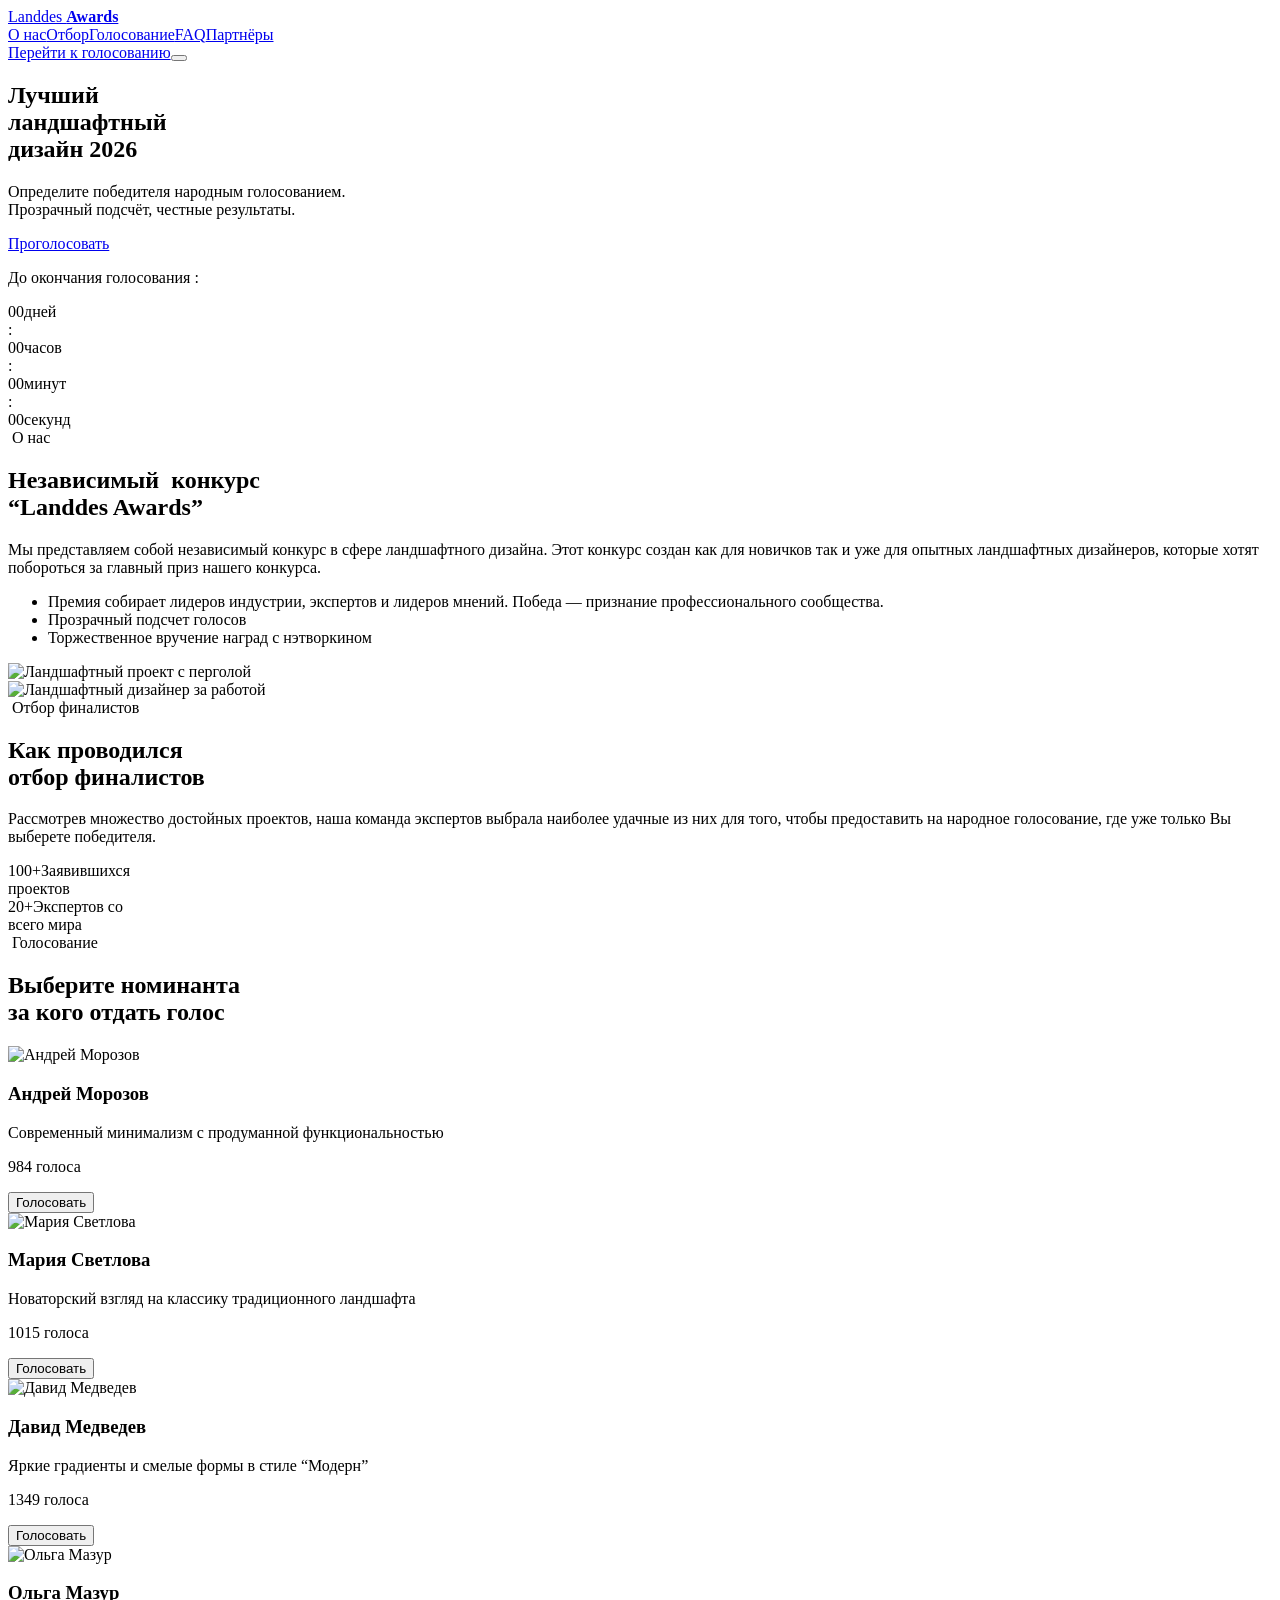
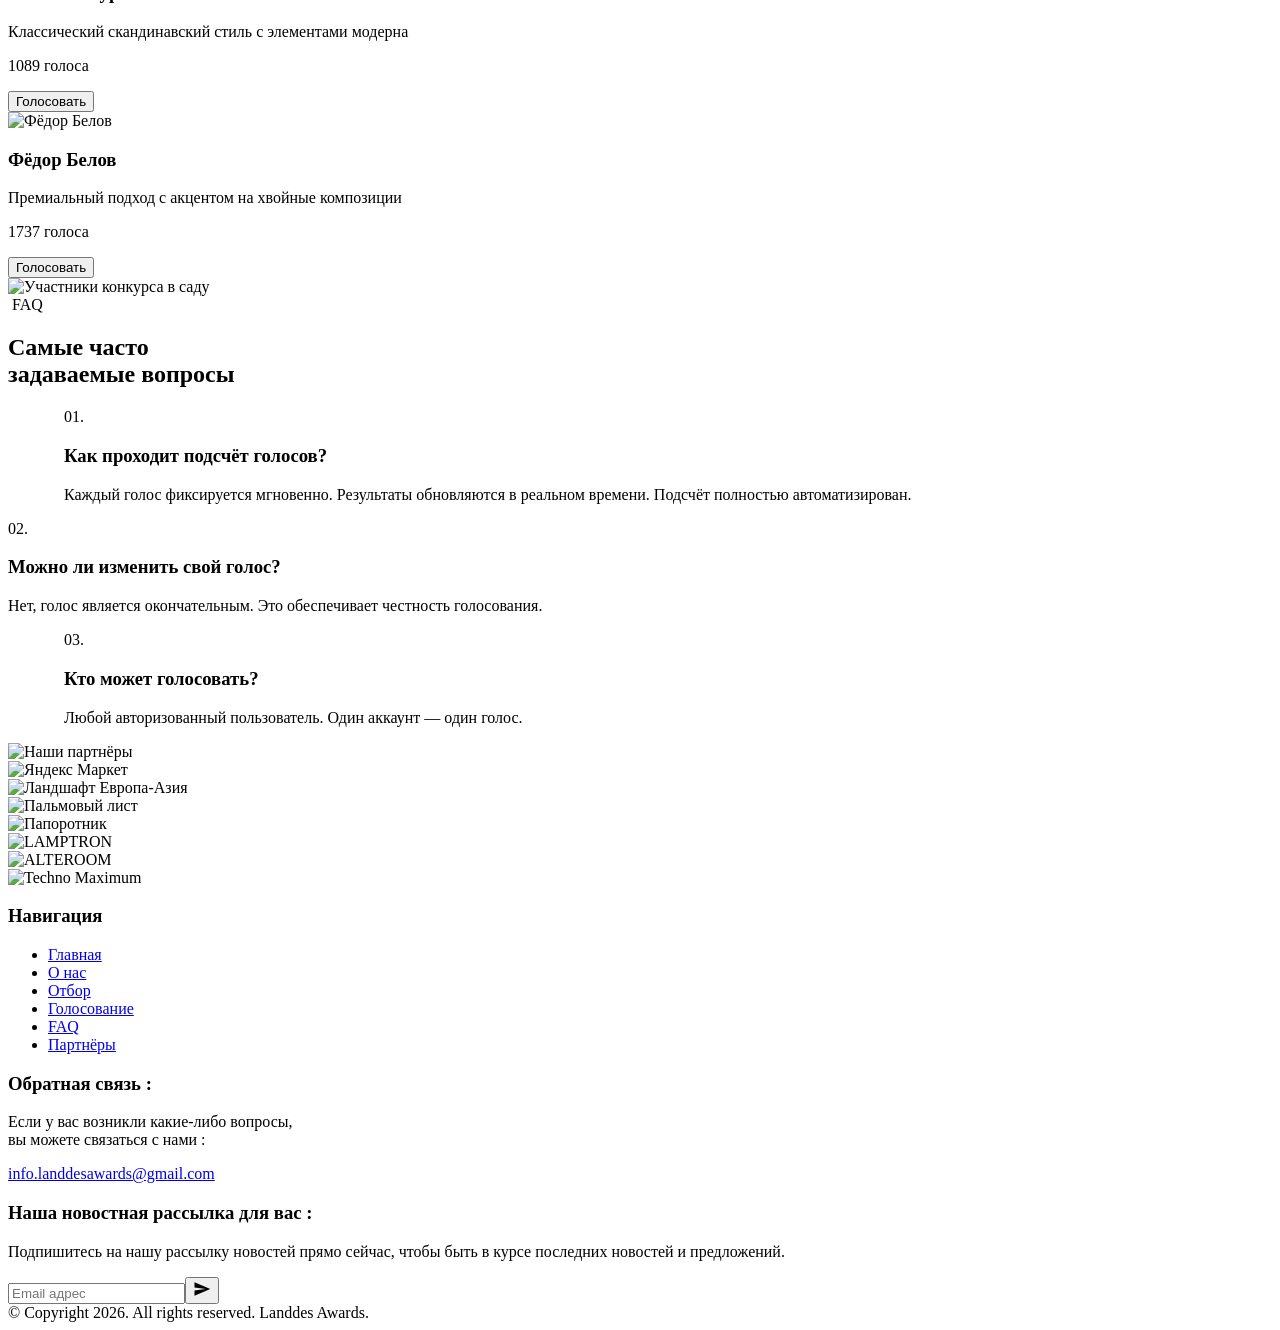
==== commit 7cc07d42: "build with environment" ====
--- a/index.html
+++ b/index.html
@@ -1 +1 @@
-<!DOCTYPE html><html  lang="ru"><head><meta charset="utf-8"><meta name="viewport" content="width=device-width, initial-scale=1"><title>Landdes Awards — Лучший ландшафтный дизайн 2026</title><script type="importmap">{"imports":{"#entry":"/_nuxt/D7ZQo1QE.js"}}</script><link rel="stylesheet" href="/_nuxt/entry.EcX6cOQs.css" crossorigin><link rel="stylesheet" href="/_nuxt/pages.D2LjRbpX.css" crossorigin><link rel="preload" as="fetch" crossorigin="anonymous" href="/_payload.json?_b=0ad4ac2f-a8d1-4909-ad50-5a1ce92d6fba"><link rel="modulepreload" as="script" crossorigin href="/_nuxt/D7ZQo1QE.js"><link rel="modulepreload" as="script" crossorigin href="/_nuxt/Dq4jYd32.js"><link rel="modulepreload" as="script" crossorigin href="/_nuxt/DKOKXO7L.js"><link rel="modulepreload" as="script" crossorigin href="/_nuxt/DLjJcI6a.js"><script type="module" src="/_nuxt/D7ZQo1QE.js" crossorigin></script><link rel="prefetch" as="style" crossorigin href="/_nuxt/error-404.Bb87HomL.css"><link rel="prefetch" as="script" crossorigin href="/_nuxt/DcgBJ-4U.js"><link rel="prefetch" as="style" crossorigin href="/_nuxt/error-500.Bwd7zAaE.css"><link rel="prefetch" as="script" crossorigin href="/_nuxt/CgiiPdsq.js"><meta name="description" content="Независимый конкурс в сфере ландшафтного дизайна. Определите победителя народным голосованием."></head><body><div id="__nuxt"><div><header class="header" data-v-dc4923e3><div class="container header__inner" data-v-dc4923e3><a class="logo" href="#top" data-v-dc4923e3>Landdes <b data-v-dc4923e3>Awards</b></a><nav class="nav" data-v-dc4923e3><!--[--><a href="#about" data-v-dc4923e3>О нас</a><a href="#selection" data-v-dc4923e3>Отбор</a><a href="#voting" data-v-dc4923e3>Голосование</a><a href="#faq" data-v-dc4923e3>FAQ</a><a href="#partners" data-v-dc4923e3>Партнёры</a><!--]--></nav><a class="btn btn--primary header__cta" href="#voting" data-v-dc4923e3>Перейти к голосованию</a><button class="burger" type="button" aria-expanded="false" aria-label="Меню" data-v-dc4923e3><span class="burger__bar" data-v-dc4923e3></span><span class="burger__bar" data-v-dc4923e3></span><span class="burger__bar" data-v-dc4923e3></span></button></div><nav class="mobile-nav" style="display:none;" data-v-dc4923e3><div class="container" data-v-dc4923e3><!--[--><a href="#about" data-v-dc4923e3>О нас</a><a href="#selection" data-v-dc4923e3>Отбор</a><a href="#voting" data-v-dc4923e3>Голосование</a><a href="#faq" data-v-dc4923e3>FAQ</a><a href="#partners" data-v-dc4923e3>Партнёры</a><!--]--><a class="btn btn--primary" href="#voting" data-v-dc4923e3> Перейти к голосованию </a></div></nav></header><main><section id="top" class="hero" data-v-aa210a0e><div class="container" data-v-aa210a0e><div class="hero-holder" data-v-aa210a0e><div class="hero__inner" data-v-aa210a0e><div class="hero__content" data-v-aa210a0e><h1 class="hero__title" data-v-aa210a0e> Лучший<br data-v-aa210a0e><span data-v-aa210a0e>ландшафтный</span><br data-v-aa210a0e> дизайн 2026 </h1><p class="hero__text" data-v-aa210a0e> Определите победителя народным голосованием.<br data-v-aa210a0e> Прозрачный подсчёт, честные результаты. </p><a class="btn btn--primary" href="#voting" data-v-aa210a0e>Проголосовать</a></div></div><div class="container--flush" data-v-aa210a0e><div class="timer" data-v-aa210a0e><div class="timer__card" data-v-aa210a0e><p class="timer__title" data-v-aa210a0e>До окончания голосования :</p><div class="timer__values" data-v-aa210a0e><div class="timer__unit" data-v-aa210a0e><span class="timer__number" data-v-aa210a0e>00</span><span class="timer__label" data-v-aa210a0e>дней</span></div><span class="timer__colon" data-v-aa210a0e>:</span><div class="timer__unit" data-v-aa210a0e><span class="timer__number" data-v-aa210a0e>00</span><span class="timer__label" data-v-aa210a0e>часов</span></div><span class="timer__colon" data-v-aa210a0e>:</span><div class="timer__unit" data-v-aa210a0e><span class="timer__number" data-v-aa210a0e>00</span><span class="timer__label" data-v-aa210a0e>минут</span></div><span class="timer__colon" data-v-aa210a0e>:</span><div class="timer__unit" data-v-aa210a0e><span class="timer__number" data-v-aa210a0e>00</span><span class="timer__label" data-v-aa210a0e>секунд</span></div></div></div><div class="timer__image" data-v-aa210a0e></div></div></div></div></div></section><section id="about" class="about" data-v-16e4d9f1><div class="container about__inner" data-v-16e4d9f1><div class="about__content" data-v-16e4d9f1><span class="eyebrow" data-v-16e4d9f1><img src="/images/icons/branch.svg" alt="" data-v-16e4d9f1> О нас </span><h2 class="section-title" data-v-16e4d9f1> Независимый  конкурс<br data-v-16e4d9f1><span data-v-16e4d9f1>“Landdes Awards”</span></h2><p class="about__text" data-v-16e4d9f1> Мы представляем собой независимый конкурс в сфере ландшафтного дизайна. Этот конкурс создан как для новичков так и уже для опытных ландшафтных дизайнеров, которые хотят побороться за главный приз нашего конкурса. </p><ul class="about__list" data-v-16e4d9f1><!--[--><li data-v-16e4d9f1><img src="/images/icons/check.svg" alt="" data-v-16e4d9f1><span data-v-16e4d9f1>Премия собирает лидеров индустрии, экспертов и лидеров мнений. Победа — признание профессионального сообщества.</span></li><li data-v-16e4d9f1><img src="/images/icons/check.svg" alt="" data-v-16e4d9f1><span data-v-16e4d9f1>Прозрачный подсчет голосов</span></li><li data-v-16e4d9f1><img src="/images/icons/check.svg" alt="" data-v-16e4d9f1><span data-v-16e4d9f1>Торжественное вручение наград с нэтворкином</span></li><!--]--></ul></div><div class="about__media" data-v-16e4d9f1><img src="/images/landscape-1.png" alt="Ландшафтный проект с перголой" data-v-16e4d9f1></div></div></section><section id="selection" class="selection" data-v-c176e6f1><div class="container selection__inner" data-v-c176e6f1><div class="selection__media" data-v-c176e6f1><img src="/images/man-working.png" alt="Ландшафтный дизайнер за работой" data-v-c176e6f1></div><div class="selection__content" data-v-c176e6f1><span class="eyebrow" data-v-c176e6f1><img src="/images/icons/branch.svg" alt="" data-v-c176e6f1> Отбор финалистов </span><h2 class="section-title" data-v-c176e6f1> Как проводился<br data-v-c176e6f1> отбор <span data-v-c176e6f1>финалистов</span></h2><p class="lead" data-v-c176e6f1> Рассмотрев множество достойных проектов, наша команда экспертов выбрала наиболее удачные из них для того, чтобы предоставить на народное голосование, где уже только Вы выберете победителя. </p><div class="stats" data-v-c176e6f1><div class="stat" data-v-c176e6f1><span class="stat__value" data-v-c176e6f1>100+</span><span class="stat__label" data-v-c176e6f1>Заявившихся<br data-v-c176e6f1>проектов</span></div><div class="stat" data-v-c176e6f1><span class="stat__value" data-v-c176e6f1>20+</span><span class="stat__label" data-v-c176e6f1>Экспертов со<br data-v-c176e6f1>всего мира</span></div></div></div></div></section><section id="voting" class="voting" data-v-1072dd7d><div class="voting__head" data-v-1072dd7d><div class="voting__media" data-v-1072dd7d></div><div class="voting__intro" data-v-1072dd7d><span class="eyebrow" data-v-1072dd7d><img src="/images/icons/branch.svg" alt="" data-v-1072dd7d> Голосование </span><h2 class="section-title" data-v-1072dd7d> Выберите номинанта<br data-v-1072dd7d><span data-v-1072dd7d>за кого отдать голос</span></h2></div></div><div class="slider" data-v-1072dd7d><div class="slider__track" data-v-1072dd7d><!--[--><article class="card" data-v-1072dd7d><img class="card__image" src="/images/slider/3.png" alt="Андрей Морозов" data-v-1072dd7d><div class="card__body" data-v-1072dd7d><h3 class="card__name" data-v-1072dd7d>Андрей Морозов</h3><p class="card__description" data-v-1072dd7d>Современный минимализм с продуманной функциональностью</p><p class="card__votes" data-v-1072dd7d>984 голоса</p><button class="btn--outline btn" type="button" data-v-1072dd7d>Голосовать</button></div></article><article class="card" data-v-1072dd7d><img class="card__image" src="/images/slider/4.png" alt="Мария Светлова" data-v-1072dd7d><div class="card__body" data-v-1072dd7d><h3 class="card__name" data-v-1072dd7d>Мария Светлова</h3><p class="card__description" data-v-1072dd7d>Новаторский взгляд на классику традиционного ландшафта</p><p class="card__votes" data-v-1072dd7d>1015 голоса</p><button class="btn--outline btn" type="button" data-v-1072dd7d>Голосовать</button></div></article><article class="card--current card" data-v-1072dd7d><img class="card__image" src="/images/slider/1.png" alt="Давид Медведев" data-v-1072dd7d><div class="card__body" data-v-1072dd7d><h3 class="card__name" data-v-1072dd7d>Давид Медведев</h3><p class="card__description" data-v-1072dd7d>Яркие градиенты и смелые формы в стиле “Модерн”</p><p class="card__votes" data-v-1072dd7d>1349 голоса</p><button class="btn--primary btn" type="button" data-v-1072dd7d>Голосовать</button></div></article><article class="card" data-v-1072dd7d><img class="card__image" src="/images/slider/2.png" alt="Ольга Мазур" data-v-1072dd7d><div class="card__body" data-v-1072dd7d><h3 class="card__name" data-v-1072dd7d>Ольга Мазур</h3><p class="card__description" data-v-1072dd7d>Классический скандинавский стиль с элементами модерна</p><p class="card__votes" data-v-1072dd7d>1089 голоса</p><button class="btn--outline btn" type="button" data-v-1072dd7d>Голосовать</button></div></article><article class="card" data-v-1072dd7d><img class="card__image" src="/images/slider/3.png" alt="Фёдор Белов" data-v-1072dd7d><div class="card__body" data-v-1072dd7d><h3 class="card__name" data-v-1072dd7d>Фёдор Белов</h3><p class="card__description" data-v-1072dd7d>Премиальный подход с акцентом на хвойные композиции</p><p class="card__votes" data-v-1072dd7d>1737 голоса</p><button class="btn--outline btn" type="button" data-v-1072dd7d>Голосовать</button></div></article><!--]--></div></div></section><section id="faq" class="faq" data-v-2429d6b2><img class="faq__image" src="/images/landscape-2.png" alt="Участники конкурса в саду" data-v-2429d6b2><div class="container faq__inner" data-v-2429d6b2><div class="faq__content" data-v-2429d6b2><span class="eyebrow" data-v-2429d6b2><img src="/images/icons/branch.svg" alt="" data-v-2429d6b2> FAQ </span><h2 class="section-title" data-v-2429d6b2> Самые часто<br data-v-2429d6b2> задаваемые <span data-v-2429d6b2>вопросы</span></h2><div class="faq__list" data-v-2429d6b2><!--[--><article class="faq__item" style="margin-left:56px;" data-v-2429d6b2><span class="faq__number" data-v-2429d6b2>01.</span><div data-v-2429d6b2><h3 class="faq__question" data-v-2429d6b2>Как проходит подсчёт голосов?</h3><p class="faq__answer" data-v-2429d6b2>Каждый голос фиксируется мгновенно. Результаты обновляются в реальном времени. Подсчёт полностью автоматизирован.</p></div></article><article class="faq__item" style="margin-left:0;" data-v-2429d6b2><span class="faq__number" data-v-2429d6b2>02.</span><div data-v-2429d6b2><h3 class="faq__question" data-v-2429d6b2>Можно ли изменить свой голос?</h3><p class="faq__answer" data-v-2429d6b2>Нет, голос является окончательным. Это обеспечивает честность голосования.</p></div></article><article class="faq__item" style="margin-left:56px;" data-v-2429d6b2><span class="faq__number" data-v-2429d6b2>03.</span><div data-v-2429d6b2><h3 class="faq__question" data-v-2429d6b2>Кто может голосовать?</h3><p class="faq__answer" data-v-2429d6b2>Любой авторизованный пользователь. Один аккаунт — один голос.</p></div></article><!--]--></div></div></div></section><section id="partners" class="partners" data-v-71d62a8c><div class="container" data-v-71d62a8c><div class="partners__grid" data-v-71d62a8c><!--[--><div class="partners__cell--title partners__cell" data-v-71d62a8c><img src="/images/partners/our-partners.png" alt="Наши партнёры" loading="lazy" data-v-71d62a8c></div><div class="partners__cell--logo partners__cell" data-v-71d62a8c><img src="/images/partners/yandex.png" alt="Яндекс Маркет" loading="lazy" data-v-71d62a8c></div><div class="partners__cell--logo partners__cell" data-v-71d62a8c><img src="/images/partners/landscape-asia.png" alt="Ландшафт Европа-Азия" loading="lazy" data-v-71d62a8c></div><div class="partners__cell--photo partners__cell" data-v-71d62a8c><img src="/images/partners/branch.png" alt="Пальмовый лист" loading="lazy" data-v-71d62a8c></div><div class="partners__cell--photo partners__cell" data-v-71d62a8c><img src="/images/partners/bush.jpg" alt="Папоротник" loading="lazy" data-v-71d62a8c></div><div class="partners__cell--logo partners__cell" data-v-71d62a8c><img src="/images/partners/lamptron.png" alt="LAMPTRON" loading="lazy" data-v-71d62a8c></div><div class="partners__cell--logo partners__cell" data-v-71d62a8c><img src="/images/partners/alteroom.png" alt="ALTEROOM" loading="lazy" data-v-71d62a8c></div><div class="partners__cell--logo partners__cell--dark partners__cell" data-v-71d62a8c><img src="/images/partners/techno-maximum.png" alt="Techno Maximum" loading="lazy" data-v-71d62a8c></div><!--]--></div></div></section></main><footer class="footer" data-v-b96eca60><div class="container footer__inner" data-v-b96eca60><div data-v-b96eca60><h3 class="footer__title" data-v-b96eca60>Навигация</h3><ul class="footer__nav" data-v-b96eca60><!--[--><li data-v-b96eca60><a href="#top" data-v-b96eca60>Главная</a></li><li data-v-b96eca60><a href="#about" data-v-b96eca60>О нас</a></li><li data-v-b96eca60><a href="#selection" data-v-b96eca60>Отбор</a></li><li data-v-b96eca60><a href="#voting" data-v-b96eca60>Голосование</a></li><li data-v-b96eca60><a href="#faq" data-v-b96eca60>FAQ</a></li><li data-v-b96eca60><a href="#partners" data-v-b96eca60>Партнёры</a></li><!--]--></ul></div><div data-v-b96eca60><h3 class="footer__title" data-v-b96eca60>Обратная связь :</h3><p class="footer__text" data-v-b96eca60> Если у вас возникли какие-либо вопросы,<br data-v-b96eca60> вы можете связаться с нами : </p><a class="footer__mail" href="mailto:info.landdesawards@gmail.com" data-v-b96eca60> info.landdesawards@gmail.com </a></div><div class="footer-subscribe" data-v-b96eca60><h3 class="footer__title footer__title--light" data-v-b96eca60>Наша новостная рассылка для вас :</h3><p class="footer__text" data-v-b96eca60> Подпишитесь на нашу рассылку новостей прямо сейчас, чтобы быть в курсе последних новостей и предложений. </p><form class="subscribe" data-v-b96eca60><input value="" type="email" placeholder="Email адрес" aria-label="Email адрес" data-v-b96eca60><button type="submit" aria-label="Подписаться" data-v-b96eca60><svg viewBox="0 0 24 24" width="18" height="18" fill="currentColor" data-v-b96eca60><path d="M2 21l21-9L2 3v7l15 2-15 2v7z" data-v-b96eca60></path></svg></button></form><!----></div></div><div class="footer__bottom" data-v-b96eca60> © Copyright 2026. All rights reserved. <span data-v-b96eca60>Landdes Awards</span>. </div></footer></div></div><div id="teleports"></div><script>window.__NUXT__={};window.__NUXT__.config={public:{},app:{baseURL:"/",buildId:"0ad4ac2f-a8d1-4909-ad50-5a1ce92d6fba",buildAssetsDir:"/_nuxt/",cdnURL:""}}</script><script type="application/json" data-nuxt-data="nuxt-app" data-ssr="true" id="__NUXT_DATA__" data-src="/_payload.json?_b=0ad4ac2f-a8d1-4909-ad50-5a1ce92d6fba">[{"state":1,"once":3,"_errors":4,"serverRendered":6,"path":7,"prerenderedAt":8},["Reactive",2],{},["Set"],["ShallowReactive",5],{},true,"\u002F",1787411649548]</script></body></html>+<!DOCTYPE html><html  lang="ru"><head><meta charset="utf-8"><meta name="viewport" content="width=device-width, initial-scale=1"><title>Landdes Awards — Лучший ландшафтный дизайн 2026</title><script type="importmap">{"imports":{"#entry":"/landscape_preview/_nuxt/D7ZQo1QE.js"}}</script><link rel="stylesheet" href="/landscape_preview/_nuxt/entry.EcX6cOQs.css" crossorigin><link rel="stylesheet" href="/landscape_preview/_nuxt/pages.D2LjRbpX.css" crossorigin><link rel="preload" as="fetch" crossorigin="anonymous" href="/landscape_preview/_payload.json?_b=2256454d-aed3-4d4f-bddc-bce13b247257"><link rel="modulepreload" as="script" crossorigin href="/landscape_preview/_nuxt/D7ZQo1QE.js"><link rel="modulepreload" as="script" crossorigin href="/landscape_preview/_nuxt/Dq4jYd32.js"><link rel="modulepreload" as="script" crossorigin href="/landscape_preview/_nuxt/DKOKXO7L.js"><link rel="modulepreload" as="script" crossorigin href="/landscape_preview/_nuxt/DLjJcI6a.js"><script type="module" src="/landscape_preview/_nuxt/D7ZQo1QE.js" crossorigin></script><link rel="prefetch" as="style" crossorigin href="/landscape_preview/_nuxt/error-404.Bb87HomL.css"><link rel="prefetch" as="script" crossorigin href="/landscape_preview/_nuxt/DcgBJ-4U.js"><link rel="prefetch" as="style" crossorigin href="/landscape_preview/_nuxt/error-500.Bwd7zAaE.css"><link rel="prefetch" as="script" crossorigin href="/landscape_preview/_nuxt/CgiiPdsq.js"><meta name="description" content="Независимый конкурс в сфере ландшафтного дизайна. Определите победителя народным голосованием."></head><body><div id="__nuxt"><div><header class="header" data-v-dc4923e3><div class="container header__inner" data-v-dc4923e3><a class="logo" href="#top" data-v-dc4923e3>Landdes <b data-v-dc4923e3>Awards</b></a><nav class="nav" data-v-dc4923e3><!--[--><a href="#about" data-v-dc4923e3>О нас</a><a href="#selection" data-v-dc4923e3>Отбор</a><a href="#voting" data-v-dc4923e3>Голосование</a><a href="#faq" data-v-dc4923e3>FAQ</a><a href="#partners" data-v-dc4923e3>Партнёры</a><!--]--></nav><a class="btn btn--primary header__cta" href="#voting" data-v-dc4923e3>Перейти к голосованию</a><button class="burger" type="button" aria-expanded="false" aria-label="Меню" data-v-dc4923e3><span class="burger__bar" data-v-dc4923e3></span><span class="burger__bar" data-v-dc4923e3></span><span class="burger__bar" data-v-dc4923e3></span></button></div><nav class="mobile-nav" style="display:none;" data-v-dc4923e3><div class="container" data-v-dc4923e3><!--[--><a href="#about" data-v-dc4923e3>О нас</a><a href="#selection" data-v-dc4923e3>Отбор</a><a href="#voting" data-v-dc4923e3>Голосование</a><a href="#faq" data-v-dc4923e3>FAQ</a><a href="#partners" data-v-dc4923e3>Партнёры</a><!--]--><a class="btn btn--primary" href="#voting" data-v-dc4923e3> Перейти к голосованию </a></div></nav></header><main><section id="top" class="hero" data-v-aa210a0e><div class="container" data-v-aa210a0e><div class="hero-holder" data-v-aa210a0e><div class="hero__inner" data-v-aa210a0e><div class="hero__content" data-v-aa210a0e><h1 class="hero__title" data-v-aa210a0e> Лучший<br data-v-aa210a0e><span data-v-aa210a0e>ландшафтный</span><br data-v-aa210a0e> дизайн 2026 </h1><p class="hero__text" data-v-aa210a0e> Определите победителя народным голосованием.<br data-v-aa210a0e> Прозрачный подсчёт, честные результаты. </p><a class="btn btn--primary" href="#voting" data-v-aa210a0e>Проголосовать</a></div></div><div class="container--flush" data-v-aa210a0e><div class="timer" data-v-aa210a0e><div class="timer__card" data-v-aa210a0e><p class="timer__title" data-v-aa210a0e>До окончания голосования :</p><div class="timer__values" data-v-aa210a0e><div class="timer__unit" data-v-aa210a0e><span class="timer__number" data-v-aa210a0e>00</span><span class="timer__label" data-v-aa210a0e>дней</span></div><span class="timer__colon" data-v-aa210a0e>:</span><div class="timer__unit" data-v-aa210a0e><span class="timer__number" data-v-aa210a0e>00</span><span class="timer__label" data-v-aa210a0e>часов</span></div><span class="timer__colon" data-v-aa210a0e>:</span><div class="timer__unit" data-v-aa210a0e><span class="timer__number" data-v-aa210a0e>00</span><span class="timer__label" data-v-aa210a0e>минут</span></div><span class="timer__colon" data-v-aa210a0e>:</span><div class="timer__unit" data-v-aa210a0e><span class="timer__number" data-v-aa210a0e>00</span><span class="timer__label" data-v-aa210a0e>секунд</span></div></div></div><div class="timer__image" data-v-aa210a0e></div></div></div></div></div></section><section id="about" class="about" data-v-16e4d9f1><div class="container about__inner" data-v-16e4d9f1><div class="about__content" data-v-16e4d9f1><span class="eyebrow" data-v-16e4d9f1><img src="/landscape_preview/images/icons/branch.svg" alt="" data-v-16e4d9f1> О нас </span><h2 class="section-title" data-v-16e4d9f1> Независимый  конкурс<br data-v-16e4d9f1><span data-v-16e4d9f1>“Landdes Awards”</span></h2><p class="about__text" data-v-16e4d9f1> Мы представляем собой независимый конкурс в сфере ландшафтного дизайна. Этот конкурс создан как для новичков так и уже для опытных ландшафтных дизайнеров, которые хотят побороться за главный приз нашего конкурса. </p><ul class="about__list" data-v-16e4d9f1><!--[--><li data-v-16e4d9f1><img src="/landscape_preview/images/icons/check.svg" alt="" data-v-16e4d9f1><span data-v-16e4d9f1>Премия собирает лидеров индустрии, экспертов и лидеров мнений. Победа — признание профессионального сообщества.</span></li><li data-v-16e4d9f1><img src="/landscape_preview/images/icons/check.svg" alt="" data-v-16e4d9f1><span data-v-16e4d9f1>Прозрачный подсчет голосов</span></li><li data-v-16e4d9f1><img src="/landscape_preview/images/icons/check.svg" alt="" data-v-16e4d9f1><span data-v-16e4d9f1>Торжественное вручение наград с нэтворкином</span></li><!--]--></ul></div><div class="about__media" data-v-16e4d9f1><img src="/landscape_preview/images/landscape-1.png" alt="Ландшафтный проект с перголой" data-v-16e4d9f1></div></div></section><section id="selection" class="selection" data-v-c176e6f1><div class="container selection__inner" data-v-c176e6f1><div class="selection__media" data-v-c176e6f1><img src="/landscape_preview/images/man-working.png" alt="Ландшафтный дизайнер за работой" data-v-c176e6f1></div><div class="selection__content" data-v-c176e6f1><span class="eyebrow" data-v-c176e6f1><img src="/landscape_preview/images/icons/branch.svg" alt="" data-v-c176e6f1> Отбор финалистов </span><h2 class="section-title" data-v-c176e6f1> Как проводился<br data-v-c176e6f1> отбор <span data-v-c176e6f1>финалистов</span></h2><p class="lead" data-v-c176e6f1> Рассмотрев множество достойных проектов, наша команда экспертов выбрала наиболее удачные из них для того, чтобы предоставить на народное голосование, где уже только Вы выберете победителя. </p><div class="stats" data-v-c176e6f1><div class="stat" data-v-c176e6f1><span class="stat__value" data-v-c176e6f1>100+</span><span class="stat__label" data-v-c176e6f1>Заявившихся<br data-v-c176e6f1>проектов</span></div><div class="stat" data-v-c176e6f1><span class="stat__value" data-v-c176e6f1>20+</span><span class="stat__label" data-v-c176e6f1>Экспертов со<br data-v-c176e6f1>всего мира</span></div></div></div></div></section><section id="voting" class="voting" data-v-1072dd7d><div class="voting__head" data-v-1072dd7d><div class="voting__media" data-v-1072dd7d></div><div class="voting__intro" data-v-1072dd7d><span class="eyebrow" data-v-1072dd7d><img src="/landscape_preview/images/icons/branch.svg" alt="" data-v-1072dd7d> Голосование </span><h2 class="section-title" data-v-1072dd7d> Выберите номинанта<br data-v-1072dd7d><span data-v-1072dd7d>за кого отдать голос</span></h2></div></div><div class="slider" data-v-1072dd7d><div class="slider__track" data-v-1072dd7d><!--[--><article class="card" data-v-1072dd7d><img class="card__image" src="/landscape_preview/images/slider/3.png" alt="Андрей Морозов" data-v-1072dd7d><div class="card__body" data-v-1072dd7d><h3 class="card__name" data-v-1072dd7d>Андрей Морозов</h3><p class="card__description" data-v-1072dd7d>Современный минимализм с продуманной функциональностью</p><p class="card__votes" data-v-1072dd7d>984 голоса</p><button class="btn--outline btn" type="button" data-v-1072dd7d>Голосовать</button></div></article><article class="card" data-v-1072dd7d><img class="card__image" src="/landscape_preview/images/slider/4.png" alt="Мария Светлова" data-v-1072dd7d><div class="card__body" data-v-1072dd7d><h3 class="card__name" data-v-1072dd7d>Мария Светлова</h3><p class="card__description" data-v-1072dd7d>Новаторский взгляд на классику традиционного ландшафта</p><p class="card__votes" data-v-1072dd7d>1015 голоса</p><button class="btn--outline btn" type="button" data-v-1072dd7d>Голосовать</button></div></article><article class="card--current card" data-v-1072dd7d><img class="card__image" src="/landscape_preview/images/slider/1.png" alt="Давид Медведев" data-v-1072dd7d><div class="card__body" data-v-1072dd7d><h3 class="card__name" data-v-1072dd7d>Давид Медведев</h3><p class="card__description" data-v-1072dd7d>Яркие градиенты и смелые формы в стиле “Модерн”</p><p class="card__votes" data-v-1072dd7d>1349 голоса</p><button class="btn--primary btn" type="button" data-v-1072dd7d>Голосовать</button></div></article><article class="card" data-v-1072dd7d><img class="card__image" src="/landscape_preview/images/slider/2.png" alt="Ольга Мазур" data-v-1072dd7d><div class="card__body" data-v-1072dd7d><h3 class="card__name" data-v-1072dd7d>Ольга Мазур</h3><p class="card__description" data-v-1072dd7d>Классический скандинавский стиль с элементами модерна</p><p class="card__votes" data-v-1072dd7d>1089 голоса</p><button class="btn--outline btn" type="button" data-v-1072dd7d>Голосовать</button></div></article><article class="card" data-v-1072dd7d><img class="card__image" src="/landscape_preview/images/slider/3.png" alt="Фёдор Белов" data-v-1072dd7d><div class="card__body" data-v-1072dd7d><h3 class="card__name" data-v-1072dd7d>Фёдор Белов</h3><p class="card__description" data-v-1072dd7d>Премиальный подход с акцентом на хвойные композиции</p><p class="card__votes" data-v-1072dd7d>1737 голоса</p><button class="btn--outline btn" type="button" data-v-1072dd7d>Голосовать</button></div></article><!--]--></div></div></section><section id="faq" class="faq" data-v-2429d6b2><img class="faq__image" src="/landscape_preview/images/landscape-2.png" alt="Участники конкурса в саду" data-v-2429d6b2><div class="container faq__inner" data-v-2429d6b2><div class="faq__content" data-v-2429d6b2><span class="eyebrow" data-v-2429d6b2><img src="/landscape_preview/images/icons/branch.svg" alt="" data-v-2429d6b2> FAQ </span><h2 class="section-title" data-v-2429d6b2> Самые часто<br data-v-2429d6b2> задаваемые <span data-v-2429d6b2>вопросы</span></h2><div class="faq__list" data-v-2429d6b2><!--[--><article class="faq__item" style="margin-left:56px;" data-v-2429d6b2><span class="faq__number" data-v-2429d6b2>01.</span><div data-v-2429d6b2><h3 class="faq__question" data-v-2429d6b2>Как проходит подсчёт голосов?</h3><p class="faq__answer" data-v-2429d6b2>Каждый голос фиксируется мгновенно. Результаты обновляются в реальном времени. Подсчёт полностью автоматизирован.</p></div></article><article class="faq__item" style="margin-left:0;" data-v-2429d6b2><span class="faq__number" data-v-2429d6b2>02.</span><div data-v-2429d6b2><h3 class="faq__question" data-v-2429d6b2>Можно ли изменить свой голос?</h3><p class="faq__answer" data-v-2429d6b2>Нет, голос является окончательным. Это обеспечивает честность голосования.</p></div></article><article class="faq__item" style="margin-left:56px;" data-v-2429d6b2><span class="faq__number" data-v-2429d6b2>03.</span><div data-v-2429d6b2><h3 class="faq__question" data-v-2429d6b2>Кто может голосовать?</h3><p class="faq__answer" data-v-2429d6b2>Любой авторизованный пользователь. Один аккаунт — один голос.</p></div></article><!--]--></div></div></div></section><section id="partners" class="partners" data-v-71d62a8c><div class="container" data-v-71d62a8c><div class="partners__grid" data-v-71d62a8c><!--[--><div class="partners__cell--title partners__cell" data-v-71d62a8c><img src="/landscape_preview/images/partners/our-partners.png" alt="Наши партнёры" loading="lazy" data-v-71d62a8c></div><div class="partners__cell--logo partners__cell" data-v-71d62a8c><img src="/landscape_preview/images/partners/yandex.png" alt="Яндекс Маркет" loading="lazy" data-v-71d62a8c></div><div class="partners__cell--logo partners__cell" data-v-71d62a8c><img src="/landscape_preview/images/partners/landscape-asia.png" alt="Ландшафт Европа-Азия" loading="lazy" data-v-71d62a8c></div><div class="partners__cell--photo partners__cell" data-v-71d62a8c><img src="/landscape_preview/images/partners/branch.png" alt="Пальмовый лист" loading="lazy" data-v-71d62a8c></div><div class="partners__cell--photo partners__cell" data-v-71d62a8c><img src="/landscape_preview/images/partners/bush.jpg" alt="Папоротник" loading="lazy" data-v-71d62a8c></div><div class="partners__cell--logo partners__cell" data-v-71d62a8c><img src="/landscape_preview/images/partners/lamptron.png" alt="LAMPTRON" loading="lazy" data-v-71d62a8c></div><div class="partners__cell--logo partners__cell" data-v-71d62a8c><img src="/landscape_preview/images/partners/alteroom.png" alt="ALTEROOM" loading="lazy" data-v-71d62a8c></div><div class="partners__cell--logo partners__cell--dark partners__cell" data-v-71d62a8c><img src="/landscape_preview/images/partners/techno-maximum.png" alt="Techno Maximum" loading="lazy" data-v-71d62a8c></div><!--]--></div></div></section></main><footer class="footer" data-v-b96eca60><div class="container footer__inner" data-v-b96eca60><div data-v-b96eca60><h3 class="footer__title" data-v-b96eca60>Навигация</h3><ul class="footer__nav" data-v-b96eca60><!--[--><li data-v-b96eca60><a href="#top" data-v-b96eca60>Главная</a></li><li data-v-b96eca60><a href="#about" data-v-b96eca60>О нас</a></li><li data-v-b96eca60><a href="#selection" data-v-b96eca60>Отбор</a></li><li data-v-b96eca60><a href="#voting" data-v-b96eca60>Голосование</a></li><li data-v-b96eca60><a href="#faq" data-v-b96eca60>FAQ</a></li><li data-v-b96eca60><a href="#partners" data-v-b96eca60>Партнёры</a></li><!--]--></ul></div><div data-v-b96eca60><h3 class="footer__title" data-v-b96eca60>Обратная связь :</h3><p class="footer__text" data-v-b96eca60> Если у вас возникли какие-либо вопросы,<br data-v-b96eca60> вы можете связаться с нами : </p><a class="footer__mail" href="mailto:info.landdesawards@gmail.com" data-v-b96eca60> info.landdesawards@gmail.com </a></div><div class="footer-subscribe" data-v-b96eca60><h3 class="footer__title footer__title--light" data-v-b96eca60>Наша новостная рассылка для вас :</h3><p class="footer__text" data-v-b96eca60> Подпишитесь на нашу рассылку новостей прямо сейчас, чтобы быть в курсе последних новостей и предложений. </p><form class="subscribe" data-v-b96eca60><input value="" type="email" placeholder="Email адрес" aria-label="Email адрес" data-v-b96eca60><button type="submit" aria-label="Подписаться" data-v-b96eca60><svg viewBox="0 0 24 24" width="18" height="18" fill="currentColor" data-v-b96eca60><path d="M2 21l21-9L2 3v7l15 2-15 2v7z" data-v-b96eca60></path></svg></button></form><!----></div></div><div class="footer__bottom" data-v-b96eca60> © Copyright 2026. All rights reserved. <span data-v-b96eca60>Landdes Awards</span>. </div></footer></div></div><div id="teleports"></div><script>window.__NUXT__={};window.__NUXT__.config={public:{},app:{baseURL:"/landscape_preview/",buildId:"2256454d-aed3-4d4f-bddc-bce13b247257",buildAssetsDir:"/_nuxt/",cdnURL:""}}</script><script type="application/json" data-nuxt-data="nuxt-app" data-ssr="true" id="__NUXT_DATA__" data-src="/landscape_preview/_payload.json?_b=2256454d-aed3-4d4f-bddc-bce13b247257">[{"state":1,"once":3,"_errors":4,"serverRendered":6,"path":7,"prerenderedAt":8},["Reactive",2],{},["Set"],["ShallowReactive",5],{},true,"\u002F",1787411926778]</script></body></html>
